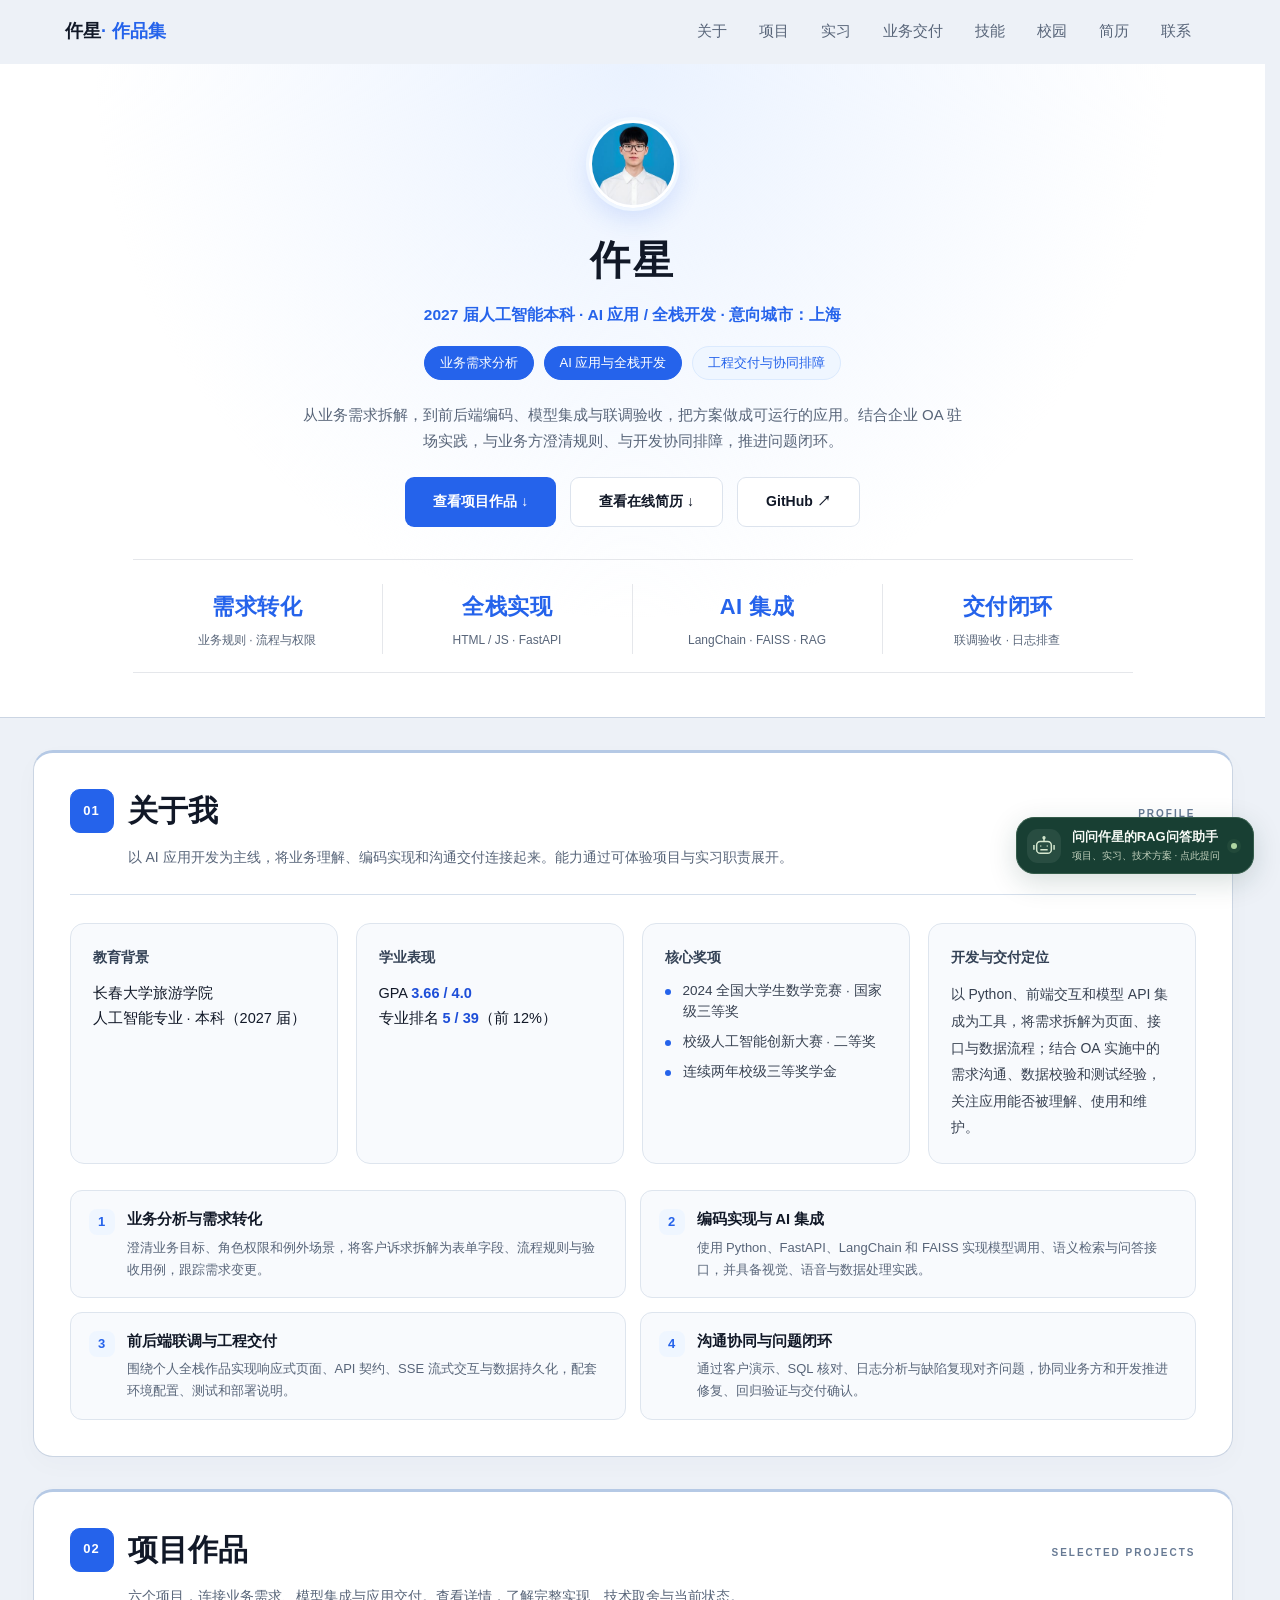
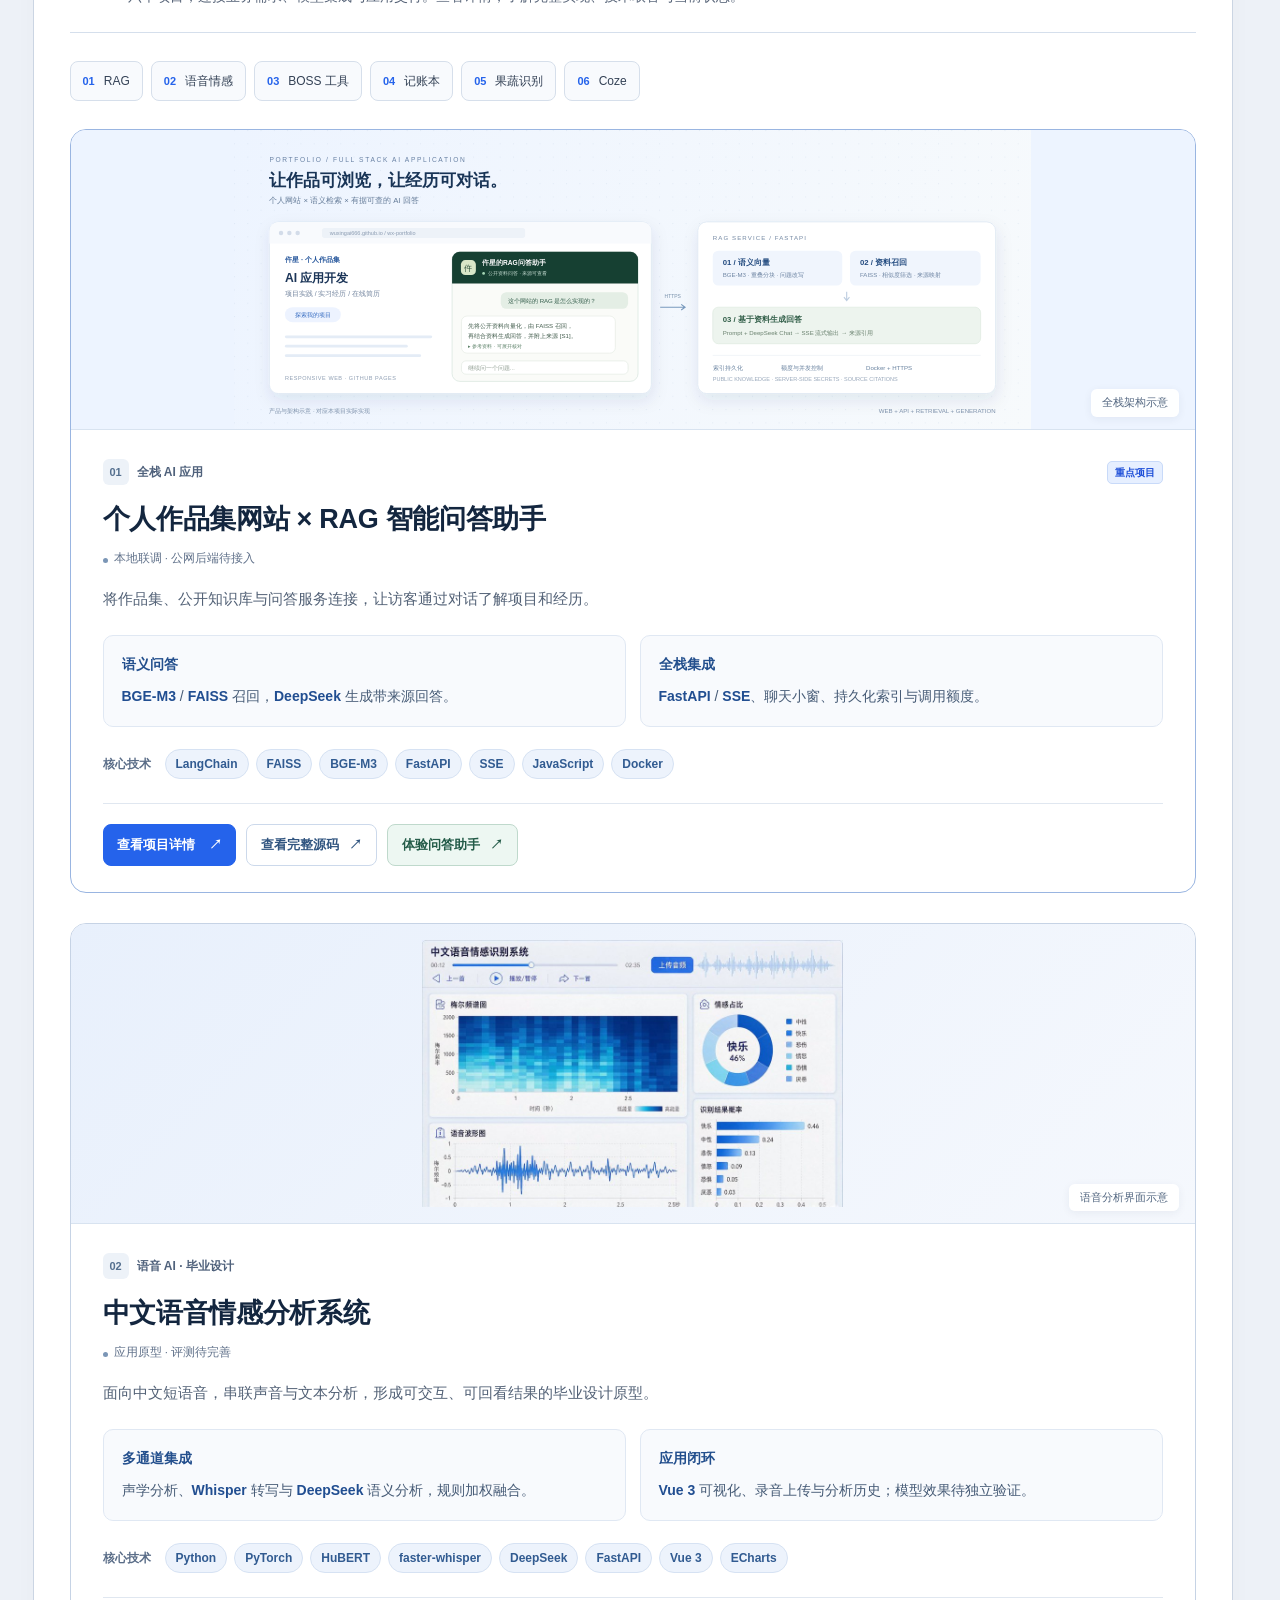
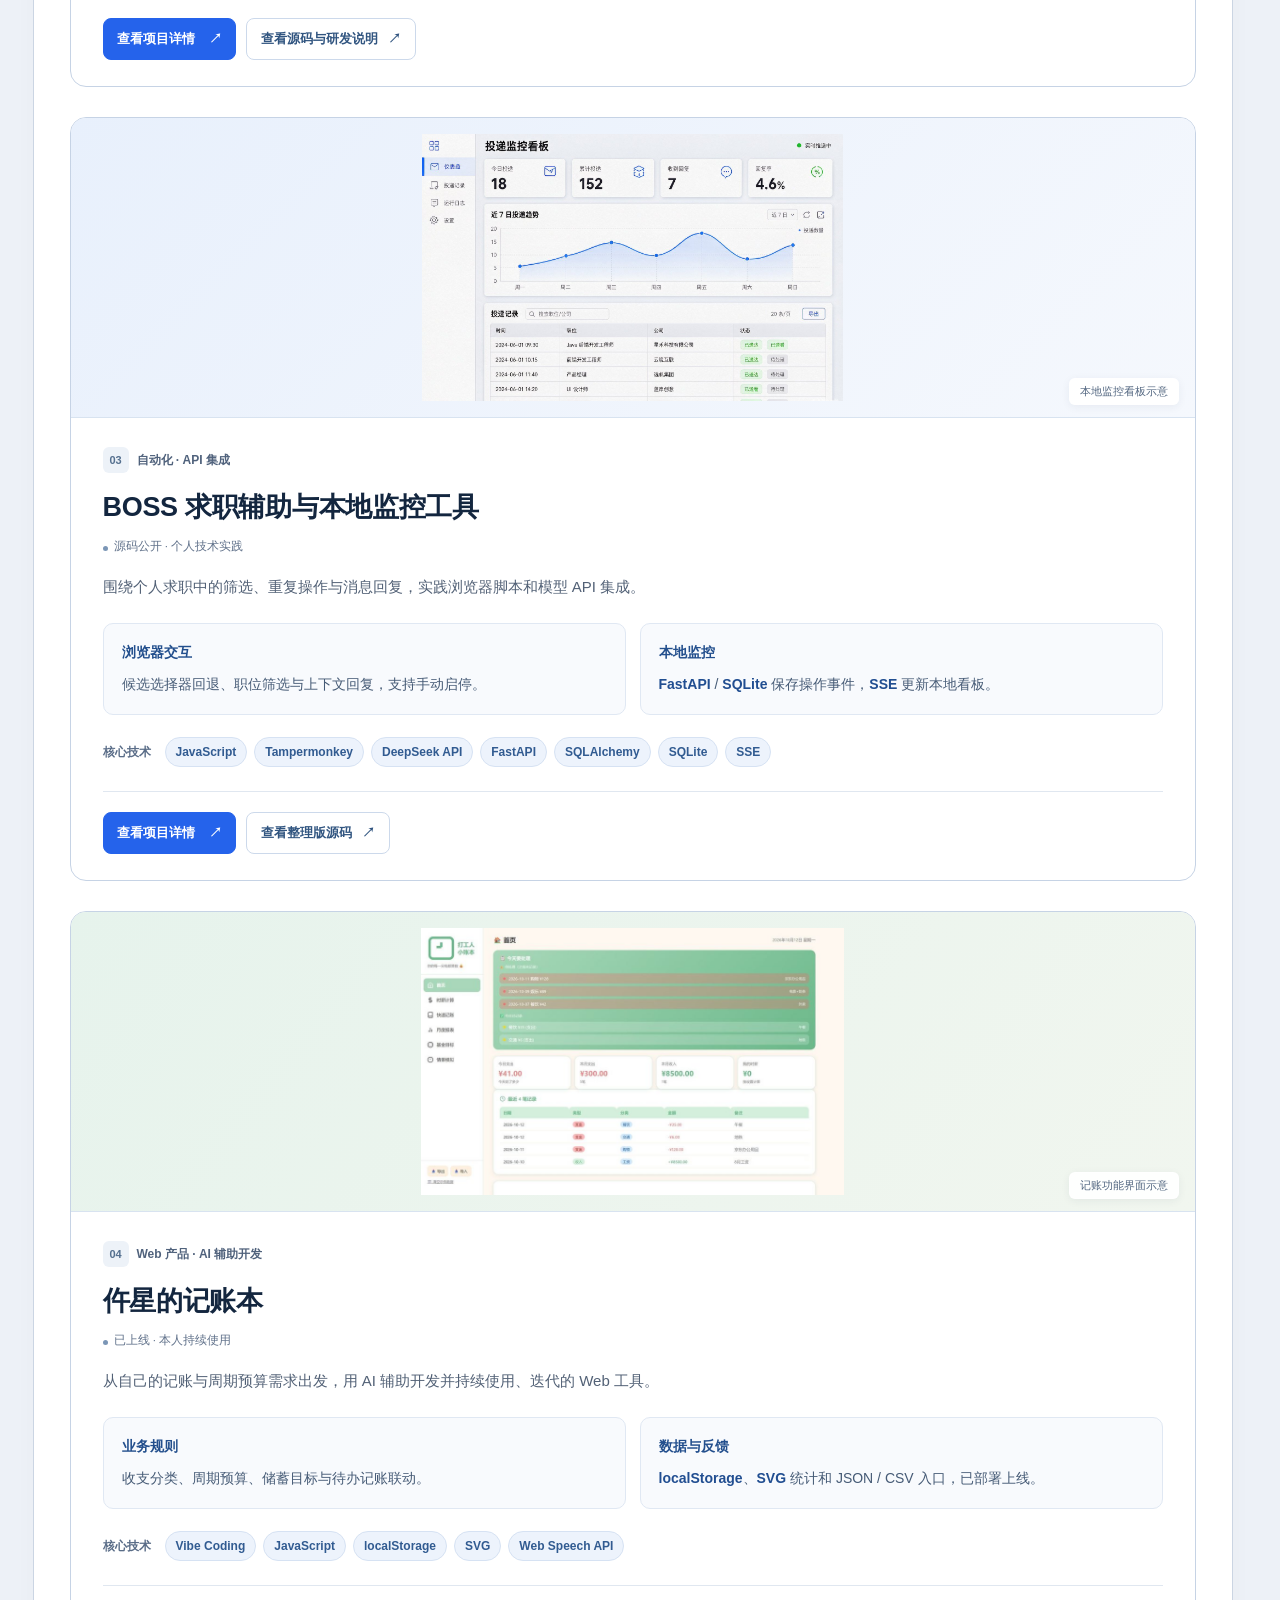
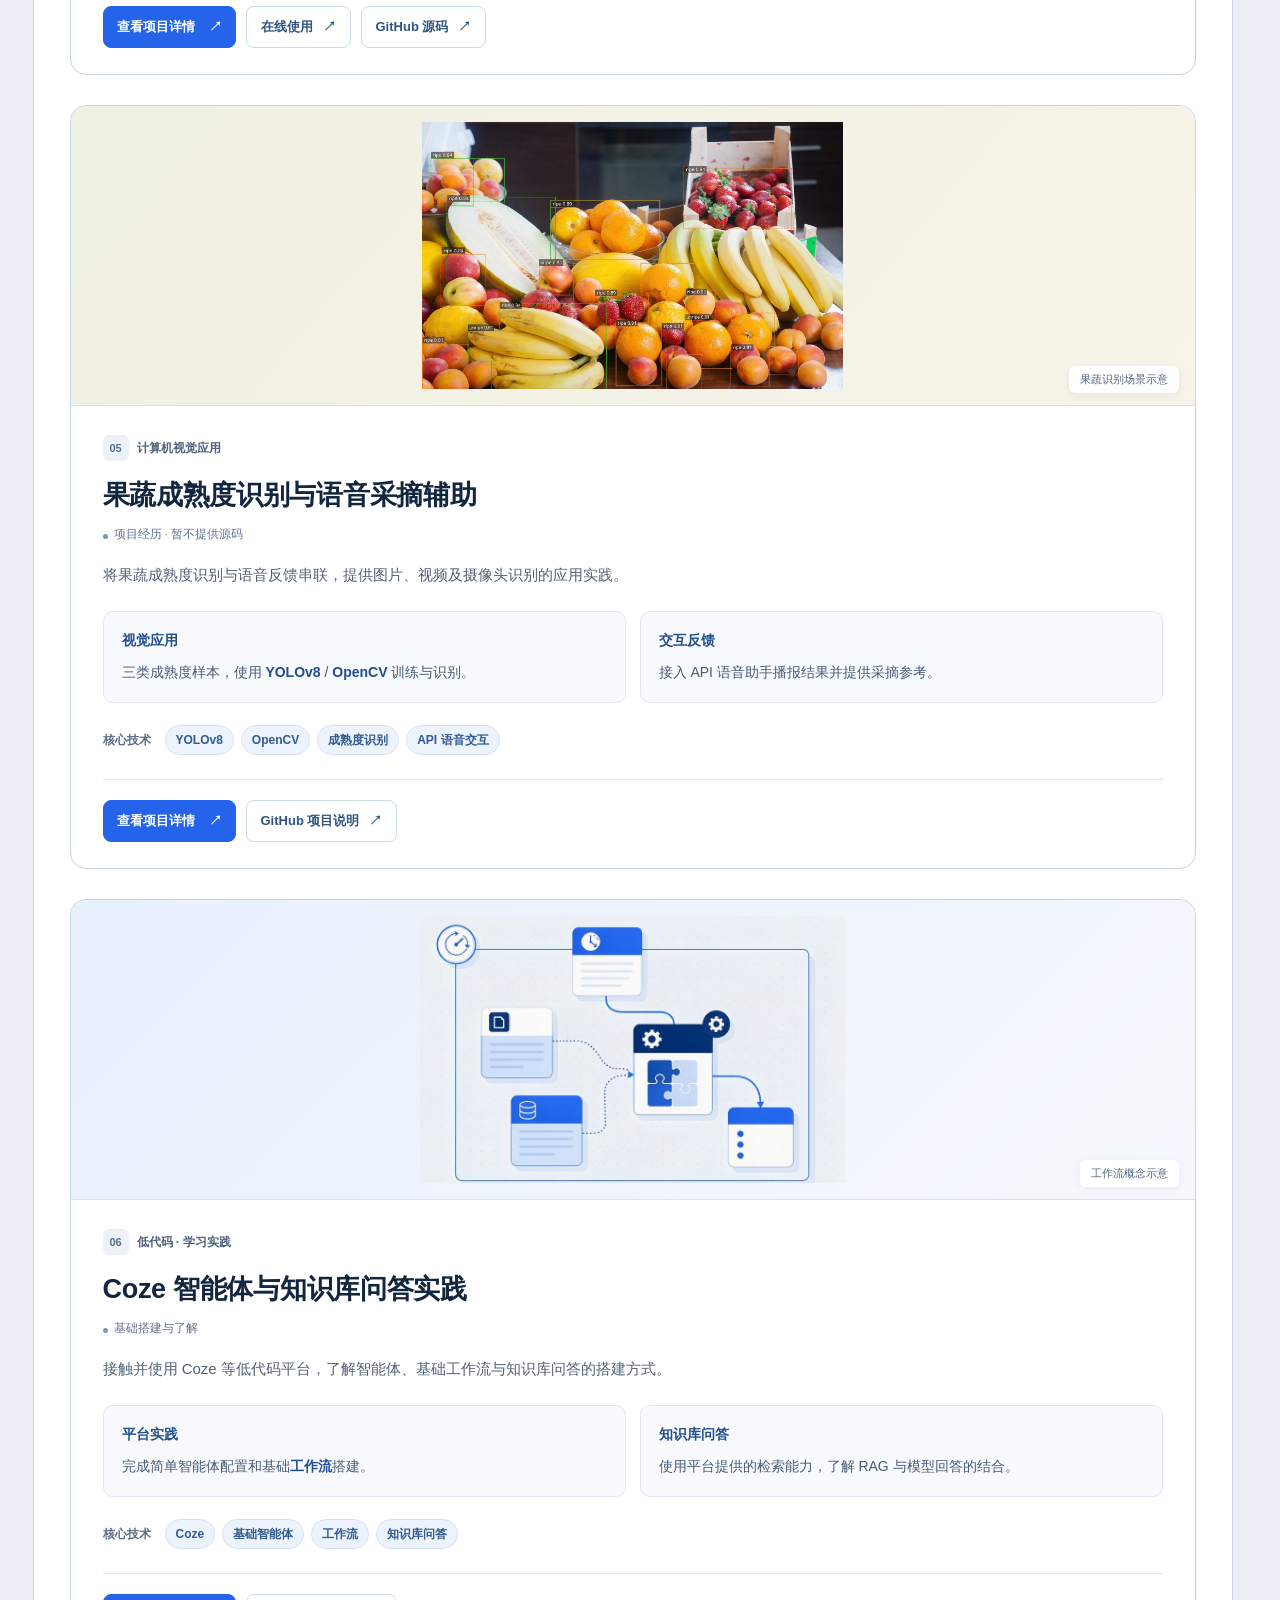
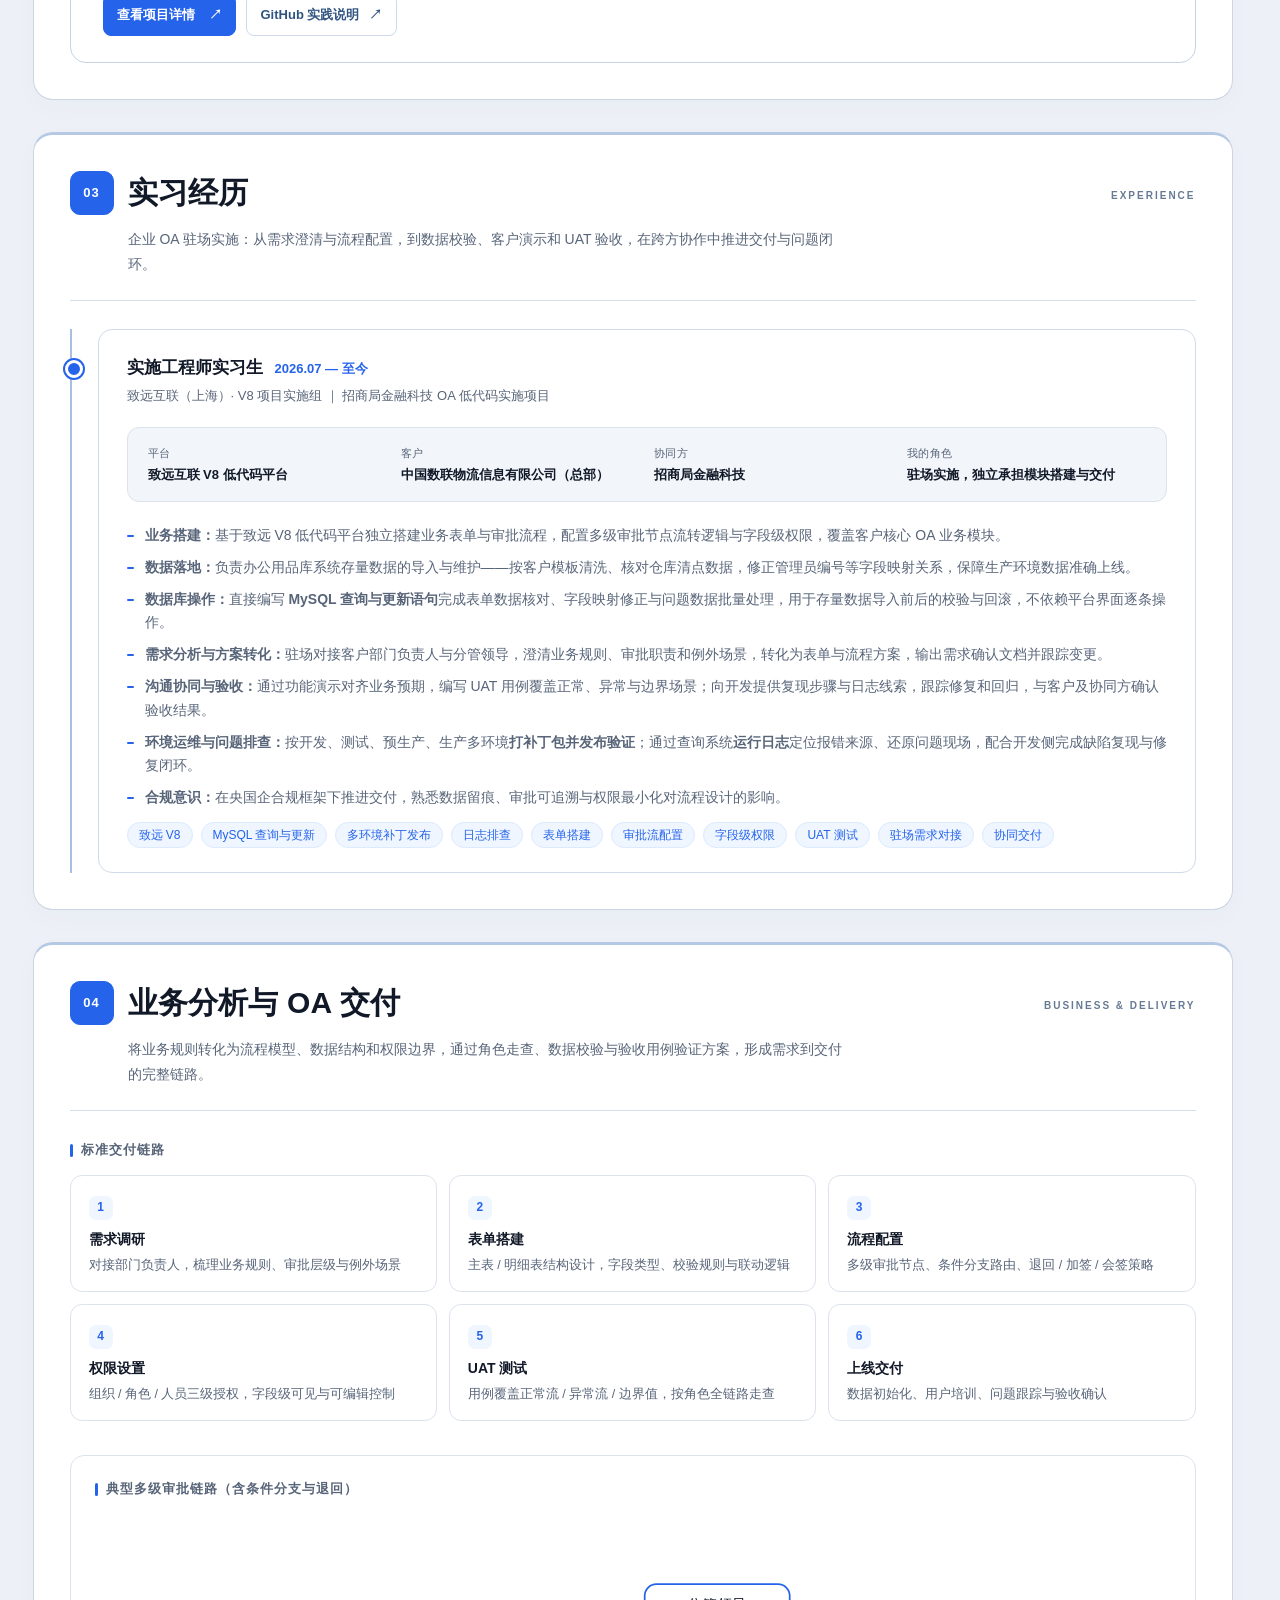
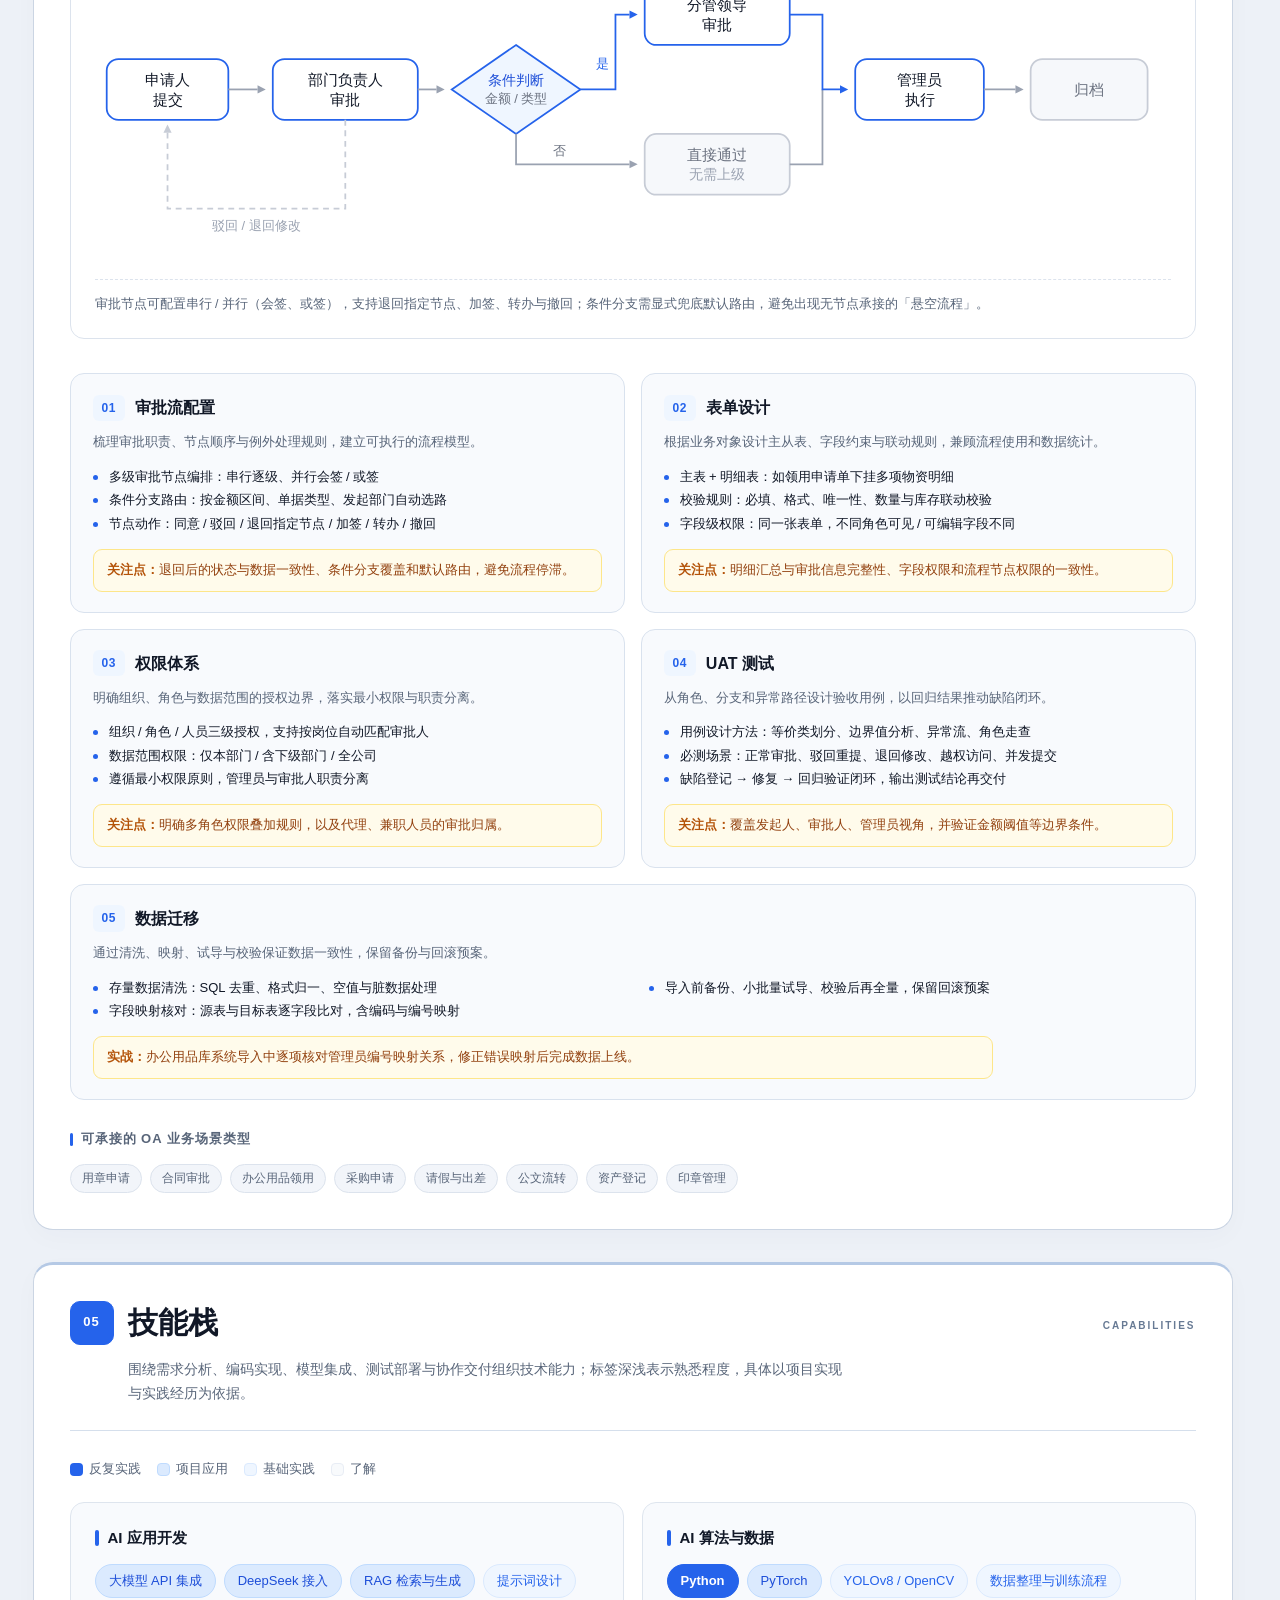
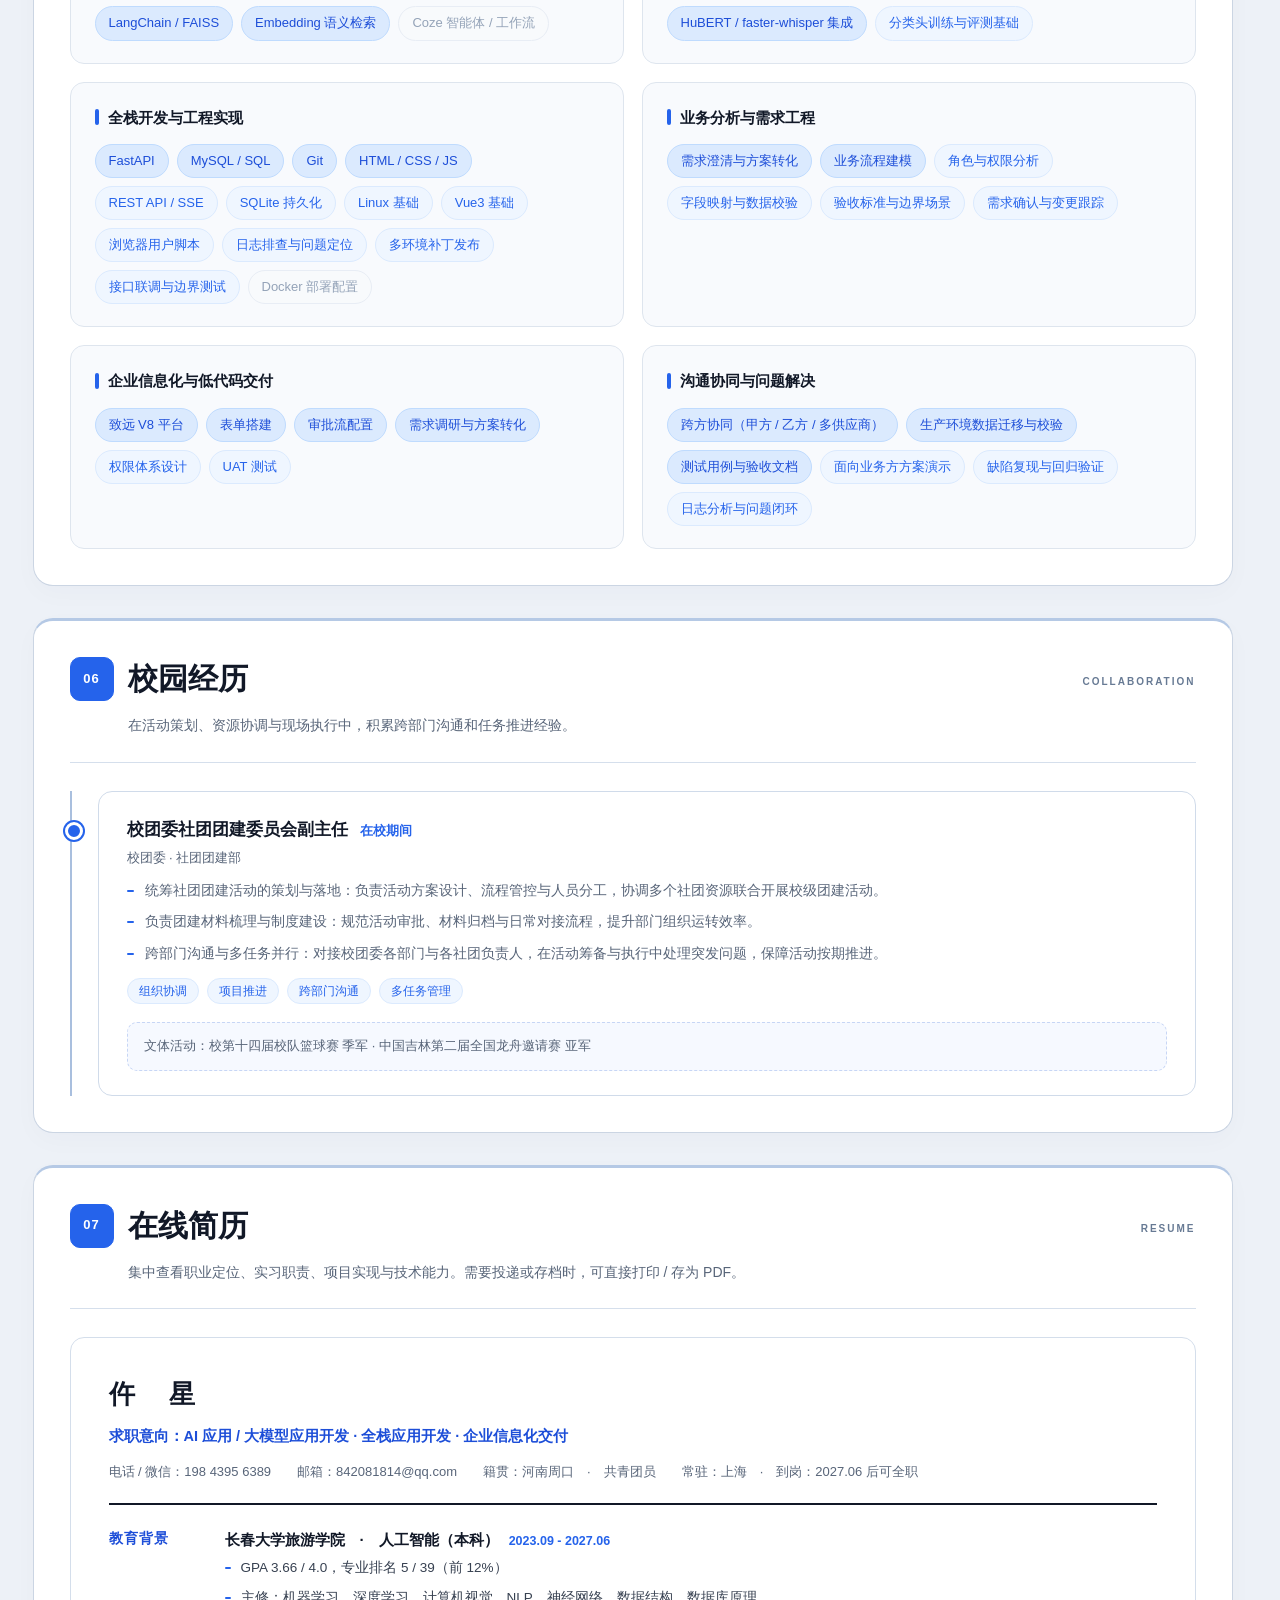
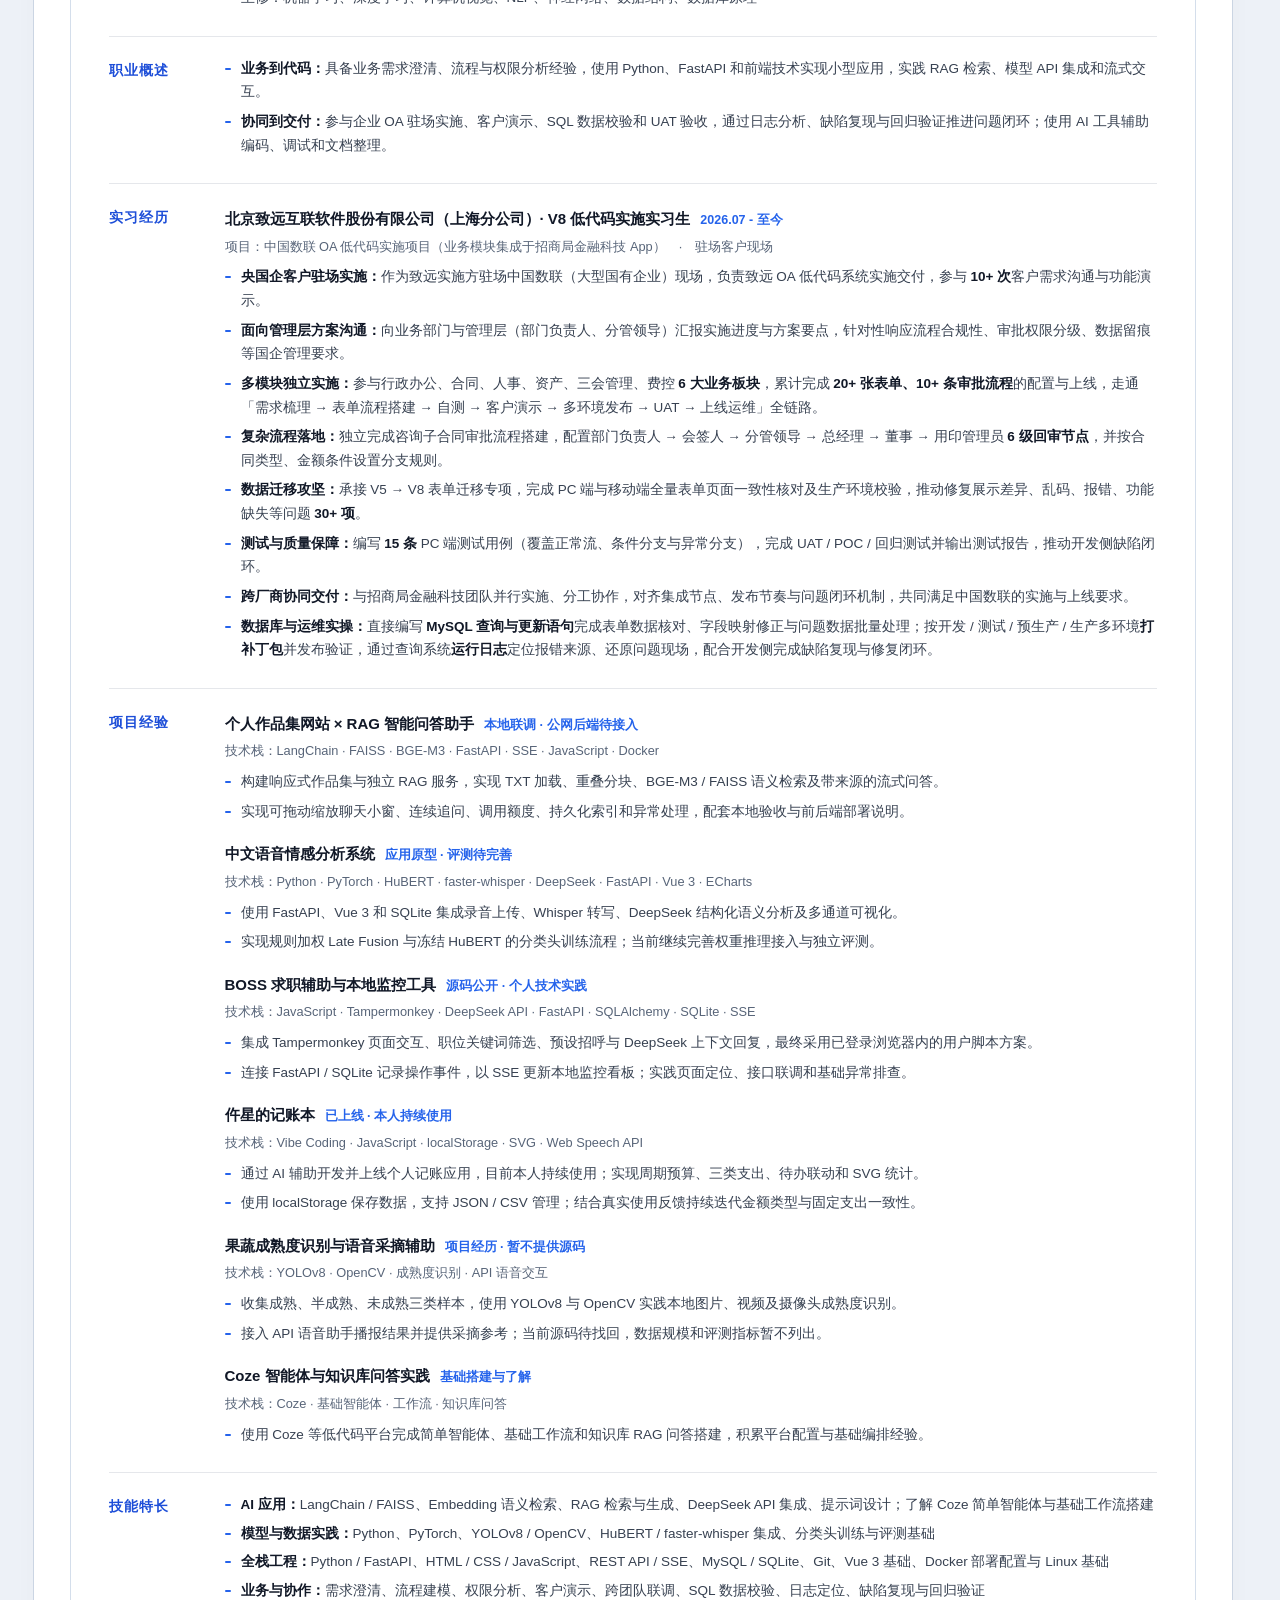
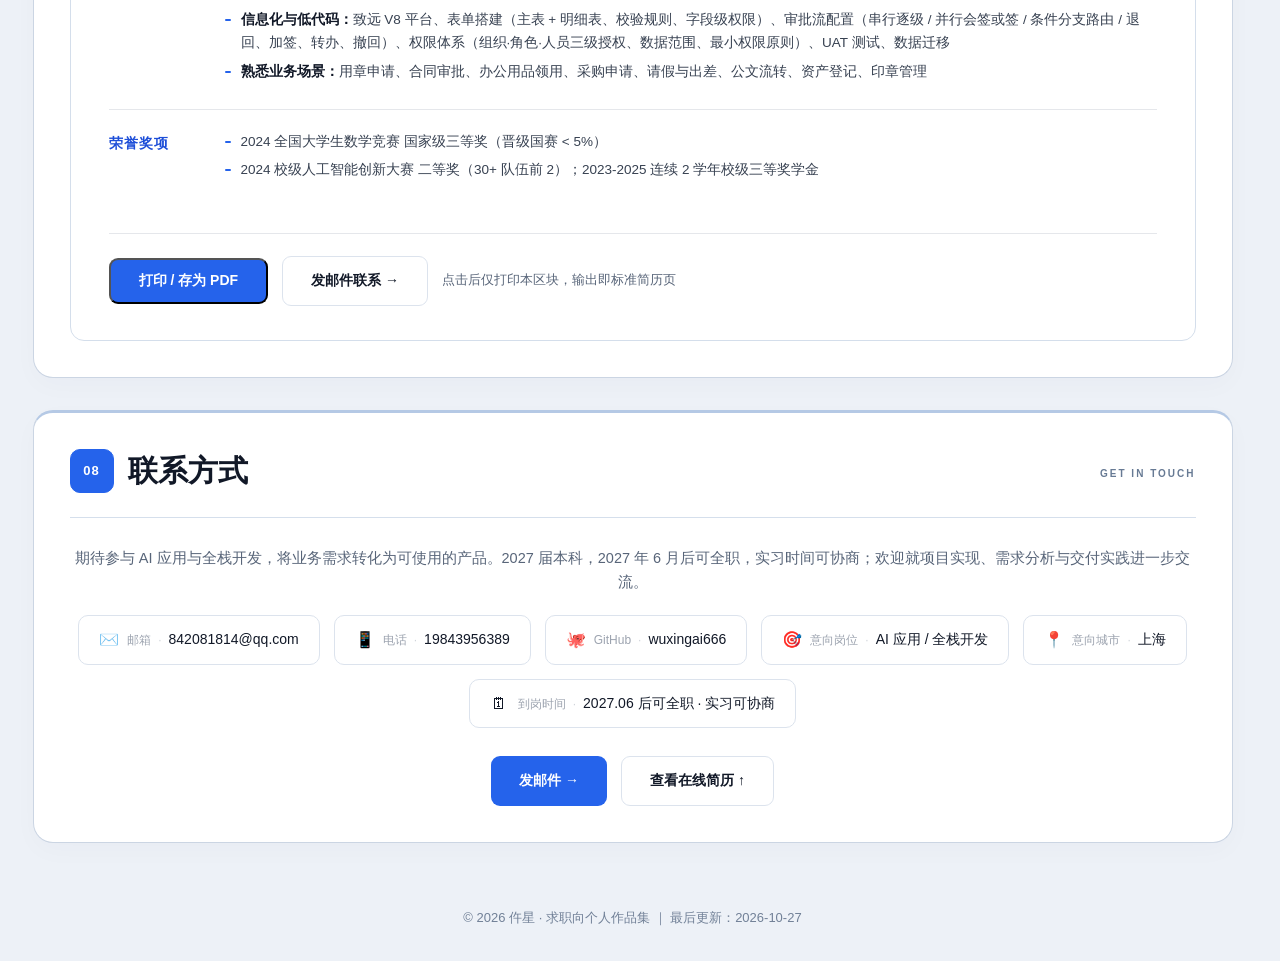
==== index.html @ 710b5f3d "Present projects as illustrated single-column cards with centered details" ====
<!DOCTYPE html>
<html lang="zh-CN">
<head>
<meta charset="UTF-8">
<meta name="viewport" content="width=device-width, initial-scale=1.0">
<title>仵星 · 个人作品集｜AI 应用与全栈开发 · 业务分析与工程交付</title>
<meta name="description" content="仵星，2027 届人工智能本科，求职方向为 AI 应用与全栈开发。通过个人网站与 RAG 问答助手展示前后端编码、语义检索、接口联调与部署配置；结合企业 OA 驻场经历，呈现需求澄清、业务流程建模、SQL 数据校验、UAT 验收、跨团队沟通与问题闭环能力。意向城市：上海。">
<meta name="keywords" content="仵星,AI应用开发,全栈开发,业务需求分析,工程交付,问题闭环,RAG,LangChain,FAISS,Python,FastAPI,JavaScript,接口联调,企业信息化,低代码,MySQL,2027届校招">

<!-- ═══ 分享卡片：发到微信 / BOSS / 牛客时显示标题与缩略图 ═══ -->
<meta property="og:type" content="website">
<meta property="og:url" content="https://wuxingai666.github.io/wx-portfolio/">
<meta property="og:title" content="仵星 · AI 应用与全栈开发作品集">
<meta property="og:description" content="从需求分析、前后端编码到联调验收与问题闭环。查看 RAG 全栈作品、项目实现与企业交付实践。">
<meta property="og:image" content="https://wuxingai666.github.io/wx-portfolio/assets/og-cover.png">
<meta property="og:image:width" content="1200">
<meta property="og:image:height" content="630">
<meta name="twitter:card" content="summary_large_image">
<link rel="canonical" href="https://wuxingai666.github.io/wx-portfolio/">

<!-- JSON-LD：搜索引擎结构化摘要 -->
<script type="application/ld+json">
{
  "@context": "https://schema.org",
  "@type": "ProfilePage",
  "mainEntity": {
    "@type": "Person",
    "name": "仵星",
    "description": "2027 届人工智能本科，主攻 AI 应用与全栈开发。实践覆盖业务需求分析、前后端编码、RAG 语义检索、接口联调与部署配置，并具备企业 OA 驻场实施、UAT 验收、沟通协同与问题排查经验。",
    "url": "https://wuxingai666.github.io/wx-portfolio/",
    "image": "https://wuxingai666.github.io/wx-portfolio/assets/og-cover.png",
    "sameAs": [
      "https://github.com/wuxingai666"
    ],
    "knowsAbout": [
      "AI 应用开发",
      "全栈应用开发",
      "业务需求分析与流程建模",
      "接口联调与问题闭环",
      "大模型应用落地",
      "RAG 与智能体工作流",
      "Python / PyTorch",
      "计算机视觉",
      "语音情感识别",
      "FastAPI",
      "MySQL",
      "企业信息化与 OA 系统建设运维",
      "致远 V8 低代码平台",
      "UAT 测试与验收"
    ]
  }
}
</script>

<!--
  ════════════════════════════════════════════════════════════
  仵星 · 求职向个人作品集（单页应用 · 双端适配版）
  · 修改文字内容：直接搜索对应中文文案编辑本文件即可
  · 修改配色/间距：编辑 css/style.css 顶部 :root 变量
  · 替换项目截图：把图片放进 assets/，替换对应 <img src>
  ⚠ 本目录下任何文件都会随 GitHub Pages 公开，过程文档
    （优化说明 / 复盘 / review-summary）不要放在这里
  ════════════════════════════════════════════════════════════
-->
<link rel="icon" href="assets/favicon.svg" type="image/svg+xml">
<link rel="stylesheet" href="css/style.css?v=20261027-showcase">
<link rel="stylesheet" href="css/assistant.css?v=20261027-showcase">
<link rel="stylesheet" href="css/layout.css?v=20261027-showcase">
<!-- ═══ 无 JS 兜底：防止渐显动画未执行导致整页白屏 ═══ -->
<noscript><style>.reveal{opacity:1 !important;transform:none !important}</style></noscript>
</head>
<body>

<a class="skip-link" href="#home">跳到主要内容</a>

<div id="progress"></div>

<!-- ═════════ ① 顶部导航（PC 横向、移动端右滑侧边栏） ═════════ -->
<header class="nav" id="nav">
  <div class="nav-inner">
    <a class="brand" href="#home">仵星<span class="brand-suffix">· 作品集</span></a>
    <ul class="nav-links" id="navLinks">
      <li><a href="#about">关于</a></li>
      <li><a href="#proj">项目</a></li>
      <li><a href="#exp">实习</a></li>
      <li><a href="#oa">业务交付</a></li>
      <li><a href="#skills">技能</a></li>
      <li><a href="#campus">校园</a></li>
      <li><a href="#resume">简历</a></li>
      <li><a href="#contact">联系</a></li>
    </ul>
    <button class="menu-btn" id="menuBtn" aria-label="打开菜单" aria-expanded="false">
      <span></span><span></span><span></span>
    </button>
  </div>
</header>
<div class="nav-overlay" id="navOverlay"></div>

<!-- ═════════ ② Hero 首屏 ═════════ -->
<section id="home" class="hero">
  <img class="avatar" src="assets/avatar.jpg" alt="仵星证件照" width="108" height="108" fetchpriority="high" decoding="async">
  <h1 class="reveal">仵星</h1>
  <div class="role reveal">2027 届人工智能本科 · AI 应用 / 全栈开发 · 意向城市：上海</div>
  <div class="chips reveal">
    <span class="chip accent">业务需求分析</span>
    <span class="chip accent">AI 应用与全栈开发</span>
    <span class="chip">工程交付与协同排障</span>
  </div>
  <p class="intro reveal">从业务需求拆解，到前后端编码、模型集成与联调验收，把方案做成可运行的应用。结合企业 OA 驻场实践，与业务方澄清规则、与开发协同排障，推进问题闭环。</p>
  <div class="btn-row reveal">
    <a class="btn primary" href="#proj">查看项目作品 ↓</a>
    <a class="btn ghost" href="#resume">查看在线简历 ↓</a>
    <a class="btn ghost hero-source-link" href="https://github.com/WuxingAi666/ai-application-projects" target="_blank" rel="noopener">GitHub ↗</a>
  </div>

  <!-- 能力与技术证据：每项都能在项目或实习中展开 -->
  <ul class="evidence reveal">
    <li><b>需求转化</b><span>业务规则 · 流程与权限</span></li>
    <li><b>全栈实现</b><span>HTML / JS · FastAPI</span></li>
    <li><b>AI 集成</b><span>LangChain · FAISS · RAG</span></li>
    <li><b>交付闭环</b><span>联调验收 · 日志排查</span></li>
  </ul>
</section>

<section id="about" class="shade">
  <div class="wrap">
    <div class="sec-head reveal" data-label="PROFILE">
      <h2 class="sec-title"><span class="sec-no">01</span>关于我</h2>
      <p class="sec-sub">以 AI 应用开发为主线，将业务理解、编码实现和沟通交付连接起来。能力通过可体验项目与实习职责展开。</p>
    </div>

    <div class="about-grid">
      <div class="info-card reveal"><h3>教育背景</h3><p>长春大学旅游学院<br>人工智能专业 · 本科（2027 届）</p></div>
      <div class="info-card reveal"><h3>学业表现</h3><p>GPA <b>3.66 / 4.0</b><br>专业排名 <b>5 / 39</b>（前 12%）</p></div>
      <div class="info-card reveal"><h3>核心奖项</h3>
        <ul class="award-list">
          <li>2024 全国大学生数学竞赛 · 国家级三等奖</li>
          <li>校级人工智能创新大赛 · 二等奖</li>
          <li>连续两年校级三等奖学金</li>
        </ul>
      </div>
      <div class="info-card reveal"><h3>开发与交付定位</h3>
        <p class="bio">以 Python、前端交互和模型 API 集成为工具，将需求拆解为页面、接口与数据流程；结合 OA 实施中的需求沟通、数据校验和测试经验，关注应用能否被理解、使用和维护。</p>
      </div>
    </div>

    <div class="cap-list">
      <div class="cap-item reveal"><span class="no">1</span>
        <div><h4>业务分析与需求转化</h4><p>澄清业务目标、角色权限和例外场景，将客户诉求拆解为表单字段、流程规则与验收用例，跟踪需求变更。</p></div></div>
      <div class="cap-item reveal"><span class="no">2</span>
        <div><h4>编码实现与 AI 集成</h4><p>使用 Python、FastAPI、LangChain 和 FAISS 实现模型调用、语义检索与问答接口，并具备视觉、语音与数据处理实践。</p></div></div>
      <div class="cap-item reveal"><span class="no">3</span>
        <div><h4>前后端联调与工程交付</h4><p>围绕个人全栈作品实现响应式页面、API 契约、SSE 流式交互与数据持久化，配套环境配置、测试和部署说明。</p></div></div>
      <div class="cap-item reveal"><span class="no">4</span>
        <div><h4>沟通协同与问题闭环</h4><p>通过客户演示、SQL 核对、日志分析与缺陷复现对齐问题，协同业务方和开发推进修复、回归验证与交付确认。</p></div></div>
    </div>
  </div>
</section>

<!-- PROJECTS:START -->
<section id="proj" class="shade">
  <div class="wrap">
    <div class="sec-head reveal" data-label="SELECTED PROJECTS"><h2 class="sec-title"><span class="sec-no">02</span>项目作品</h2><p class="sec-sub">六个项目，连接业务需求、模型集成与应用交付。查看详情，了解完整实现、技术取舍与当前状态。</p></div>
    <nav class="project-index" aria-label="项目快速定位"><a href="#rag-project"><span>01</span> RAG</a><a href="#speech-project"><span>02</span> 语音情感</a><a href="#boss-project"><span>03</span> BOSS 工具</a><a href="#ledger-project"><span>04</span> 记账本</a><a href="#fruit-project"><span>05</span> 果蔬识别</a><a href="#coze-project"><span>06</span> Coze</a></nav>
    <div class="work-grid"><article class="work-card reveal" id="rag-project" data-project="rag">
      <figure class="work-cover work-cover-rag"><picture><source media="(max-width:600px)" srcset="assets/portfolio-rag-mobile.svg"><img src="assets/portfolio-rag.svg" alt="个人网站、FastAPI、BGE-M3 与 FAISS 及 DeepSeek 的全栈架构示意" loading="lazy" decoding="async" width="1440" height="540"></picture><figcaption>全栈架构示意</figcaption></figure>
      <div class="work-body">
      <div class="work-kicker"><span class="work-category"><span class="project-rank">01</span>全栈 AI 应用</span><span class="work-feature">重点项目</span></div>
      <h3 class="work-title">个人作品集网站 × RAG 智能问答助手</h3>
      <p class="work-state"><span aria-hidden="true"></span>本地联调 · 公网后端待接入</p>
      <p class="work-summary">将作品集、公开知识库与问答服务连接，让访客通过对话了解项目和经历。</p>
      <ul class="work-highlights"><li><b>语义问答</b><span><strong class="tech-term">BGE-M3</strong> / <strong class="tech-term">FAISS</strong> 召回，<strong class="tech-term">DeepSeek</strong> 生成带来源回答。</span></li><li><b>全栈集成</b><span><strong class="tech-term">FastAPI</strong> / <strong class="tech-term">SSE</strong>、聊天小窗、持久化索引与调用额度。</span></li></ul>
      <div class="work-stack"><span class="work-stack-label">核心技术</span><div class="work-tags tags" aria-label="核心技术"><span class="tag">LangChain</span><span class="tag">FAISS</span><span class="tag">BGE-M3</span><span class="tag">FastAPI</span><span class="tag">SSE</span><span class="tag">JavaScript</span><span class="tag">Docker</span></div></div>
      <div class="work-footer">
        <details class="work-detail" id="details-rag" data-title="个人作品集网站 × RAG 智能问答助手" data-rank="01">
          <summary>查看项目详情<span aria-hidden="true">↗</span></summary>
          <div class="work-detail-body">
            <p class="detail-state">全栈 AI 应用 · 本地联调 · 公网后端待接入</p>
            <p class="detail-intro">面向面试官快速了解个人经历的需求，将作品集网站、公开知识库和独立问答服务组合为完整应用。访客可以浏览项目，也可以通过对话追问实现细节并查看参考来源。</p>
            <div class="detail-section"><h3>实际实现与职责</h3><ul class="detail-highlights"><li><b>检索与生成</b><p>TextLoader 加载 TXT，LangChain 重叠分块，BGE-M3 向量化与 FAISS 语义召回，再由 DeepSeek 基于资料生成回答。</p></li><li><b>前后端交互</b><p>原生 JavaScript 聊天小窗支持拖动、调整尺寸、SSE 流式回答、停止重试与来源展开；手机端全屏适配。</p></li><li><b>服务与交付</b><p>FastAPI 提供问答接口，配套索引持久化、调用额度、并发限制、边界测试及 Docker / HTTPS 部署配置。</p></li></ul></div>
            <div class="detail-section"><h3>处理链路</h3><p class="detail-caption">以下为处理流程示意。</p><picture class="detail-flow"><source media="(max-width:600px)" srcset="assets/project-rag-mobile.svg"><img src="assets/project-rag.svg" alt="个人作品集网站 × RAG 智能问答助手处理流程示意：公开资料 → 分块与向量 → FAISS 召回 → 流式问答" loading="lazy" decoding="async"></picture></div>
            <div class="detail-section"><h3>设计取舍与实践复盘</h3><div class="detail-point"><h4>追问如何保留主题</h4><p>结合最近对话补全检索问题，再进行向量召回；历史帮助理解指代，公开资料作为事实依据。</p></div><div class="detail-point"><h4>知识更新如何生效</h4><p>知识内容、向量模型和切分配置共同生成索引指纹；以 FAISS 二进制与 JSON 保存索引，更新资料后重新建库并重启服务。</p></div><div class="detail-point"><h4>公开体验如何控制成本</h4><p>SQLite 原子预约控制单 IP / 全局额度及并发；浏览器不持有模型密钥，模型文本通过安全 DOM 节点展示。</p></div></div>
            <div class="detail-section detail-boundary"><h3>当前状态与边界</h3><p>已完成本地真实 API 联调。网站可公开访问；在线生成问答仍需接入公网后端。默认使用云端向量和生成 API。</p></div>
            <div class="detail-section"><h3>完整技术栈</h3><div class="tags"><span class="tag">LangChain</span><span class="tag">FAISS</span><span class="tag">BGE-M3</span><span class="tag">FastAPI</span><span class="tag">SSE</span><span class="tag">JavaScript</span><span class="tag">Docker</span></div></div>
            <div class="detail-section"><h3>源码与相关入口</h3><div class="detail-links"><a class="detail-link" href="https://github.com/WuxingAi666/ai-application-projects/tree/main/projects/portfolio-rag" target="_blank" rel="noopener noreferrer">查看完整源码 ↗</a></div></div>
          </div>
        </details>
        <div class="work-links"><a href="https://github.com/WuxingAi666/ai-application-projects/tree/main/projects/portfolio-rag" target="_blank" rel="noopener noreferrer">查看完整源码 <span aria-hidden="true">↗</span></a><button type="button" class="work-assistant" data-open-assistant>体验问答助手 <span aria-hidden="true">↗</span></button></div>
      </div>
      </div>
    </article><article class="work-card reveal" id="speech-project" data-project="speech">
      <figure class="work-cover work-cover-speech"><picture><img src="assets/speech-emotion.jpg" alt="语音情感分析的波形、频谱与情感分布界面示意" loading="lazy" decoding="async" width="900" height="570"></picture><figcaption>语音分析界面示意</figcaption></figure>
      <div class="work-body">
      <div class="work-kicker"><span class="work-category"><span class="project-rank">02</span>语音 AI · 毕业设计</span></div>
      <h3 class="work-title">中文语音情感分析系统</h3>
      <p class="work-state"><span aria-hidden="true"></span>应用原型 · 评测待完善</p>
      <p class="work-summary">面向中文短语音，串联声音与文本分析，形成可交互、可回看结果的毕业设计原型。</p>
      <ul class="work-highlights"><li><b>多通道集成</b><span>声学分析、<strong class="tech-term">Whisper</strong> 转写与 <strong class="tech-term">DeepSeek</strong> 语义分析，规则加权融合。</span></li><li><b>应用闭环</b><span><strong class="tech-term">Vue 3</strong> 可视化、录音上传与分析历史；模型效果待独立验证。</span></li></ul>
      <div class="work-stack"><span class="work-stack-label">核心技术</span><div class="work-tags tags" aria-label="核心技术"><span class="tag">Python</span><span class="tag">PyTorch</span><span class="tag">HuBERT</span><span class="tag">faster-whisper</span><span class="tag">DeepSeek</span><span class="tag">FastAPI</span><span class="tag">Vue 3</span><span class="tag">ECharts</span></div></div>
      <div class="work-footer">
        <details class="work-detail" id="details-speech" data-title="中文语音情感分析系统" data-rank="02">
          <summary>查看项目详情<span aria-hidden="true">↗</span></summary>
          <div class="work-detail-body">
            <p class="detail-state">语音 AI · 毕业设计 · 应用原型 · 评测待完善</p>
            <p class="detail-intro">围绕中文短语音的情感分析，搭建录音上传、语音转写、声学与文本语义分析、结果对比和历史管理流程。重点实践语音模型、大模型 API 与前后端应用的集成。</p>
            <div class="detail-section"><h3>实际实现与职责</h3><ul class="detail-highlights"><li><b>双通道分析</b><p>接入声学分析模块与 faster-whisper 转写，调用 DeepSeek 输出六类情感分布、判断说明和关键短语。</p></li><li><b>决策与展示</b><p>采用按质量标记与置信度规则加权的 Late Fusion；Vue 3 / ECharts 展示声学、语义及融合结果，配套波形、梅尔频谱与语音反馈。</p></li><li><b>训练与服务</b><p>基于本地 1,200 条六类样本编写冻结 HuBERT 特征的分类头训练流程；FastAPI 配合 SQLite 保存分析记录，实现模型按需加载与失败兜底。</p></li></ul></div>
            <div class="detail-section"><h3>处理链路</h3><p class="detail-caption">以下为处理流程示意。</p><picture class="detail-flow"><source media="(max-width:600px)" srcset="assets/project-speech-mobile.svg"><img src="assets/project-speech.svg" alt="中文语音情感分析系统处理流程示意：录音 / 上传 → 声学与转写 → 语义与融合 → 图表与历史" loading="lazy" decoding="async"></picture></div>
            <div class="detail-section"><h3>设计取舍与实践复盘</h3><div class="detail-point"><h4>为什么结合声音与文本</h4><p>声学通道关注声音表达，语义通道分析转写内容；统一六类输出后在决策层融合，并保留各通道结果供对照。</p></div><div class="detail-point"><h4>如何组织应用链路</h4><p>音频统一为 16 kHz 单声道，重模型延迟加载并使用加载锁；接口层、模型层、服务层和数据层分工，前端管理录音与分析状态。</p></div><div class="detail-point"><h4>当前研发重点</h4><p>当前 HuBERT 推理尚未加载已保存的分类头权重；需补齐训练与推理接入、独立评测及单通道对照，暂不报告系统准确率。</p></div></div>
            <div class="detail-section detail-boundary"><h3>当前状态与边界</h3><p>毕业设计初版。训练为冻结 HuBERT 特征后训练分类头；默认融合是规则驱动的 Late Fusion，算法效果仍需独立验证。</p></div>
            <div class="detail-section"><h3>完整技术栈</h3><div class="tags"><span class="tag">Python</span><span class="tag">PyTorch</span><span class="tag">HuBERT</span><span class="tag">faster-whisper</span><span class="tag">DeepSeek</span><span class="tag">FastAPI</span><span class="tag">Vue 3</span><span class="tag">ECharts</span></div></div>
            <div class="detail-section"><h3>源码与相关入口</h3><div class="detail-links"><a class="detail-link" href="https://github.com/WuxingAi666/ai-application-projects/tree/main/projects/speech-emotion" target="_blank" rel="noopener noreferrer">查看源码与研发说明 ↗</a></div></div>
          </div>
        </details>
        <div class="work-links"><a href="https://github.com/WuxingAi666/ai-application-projects/tree/main/projects/speech-emotion" target="_blank" rel="noopener noreferrer">查看源码与研发说明 <span aria-hidden="true">↗</span></a></div>
      </div>
      </div>
    </article><article class="work-card reveal" id="boss-project" data-project="boss">
      <figure class="work-cover work-cover-boss"><picture><img src="assets/boss-dashboard.jpg" alt="求职辅助工具的本地事件记录与统计看板示意" loading="lazy" decoding="async" width="1536" height="972"></picture><figcaption>本地监控看板示意</figcaption></figure>
      <div class="work-body">
      <div class="work-kicker"><span class="work-category"><span class="project-rank">03</span>自动化 · API 集成</span></div>
      <h3 class="work-title">BOSS 求职辅助与本地监控工具</h3>
      <p class="work-state"><span aria-hidden="true"></span>源码公开 · 个人技术实践</p>
      <p class="work-summary">围绕个人求职中的筛选、重复操作与消息回复，实践浏览器脚本和模型 API 集成。</p>
      <ul class="work-highlights"><li><b>浏览器交互</b><span>候选选择器回退、职位筛选与上下文回复，支持手动启停。</span></li><li><b>本地监控</b><span><strong class="tech-term">FastAPI</strong> / <strong class="tech-term">SQLite</strong> 保存操作事件，<strong class="tech-term">SSE</strong> 更新本地看板。</span></li></ul>
      <div class="work-stack"><span class="work-stack-label">核心技术</span><div class="work-tags tags" aria-label="核心技术"><span class="tag">JavaScript</span><span class="tag">Tampermonkey</span><span class="tag">DeepSeek API</span><span class="tag">FastAPI</span><span class="tag">SQLAlchemy</span><span class="tag">SQLite</span><span class="tag">SSE</span></div></div>
      <div class="work-footer">
        <details class="work-detail" id="details-boss" data-title="BOSS 求职辅助与本地监控工具" data-rank="03">
          <summary>查看项目详情<span aria-hidden="true">↗</span></summary>
          <div class="work-detail-body">
            <p class="detail-state">自动化 · API 集成 · 源码公开 · 个人技术实践</p>
            <p class="detail-intro">围绕个人求职中的职位筛选、重复操作与消息回复，采用 Tampermonkey 浏览器脚本连接 DeepSeek，并以本地 FastAPI 服务记录操作事件、展示统计与运行反馈。</p>
            <div class="detail-section"><h3>实际实现与职责</h3><ul class="detail-highlights"><li><b>浏览器交互</b><p>集中维护多组候选选择器，处理职位包含 / 排除筛选、滚动翻页、焦点与输入事件；提供手动启停和运行日志。</p></li><li><b>模型调用</b><p>使用最近八条聊天消息作为上下文调用 DeepSeek 生成回复；招呼语使用用户预设内容，配置通过 GM 存储保留。</p></li><li><b>本地监控</b><p>FastAPI 接收事件，SQLAlchemy / SQLite 保存记录与每日计数，SSE 向看板推送更新，并提供本地简历图片接口。</p></li></ul></div>
            <div class="detail-section"><h3>处理链路</h3><p class="detail-caption">以下为处理流程示意。</p><picture class="detail-flow"><source media="(max-width:600px)" srcset="assets/project-boss-mobile.svg"><img src="assets/project-boss.svg" alt="BOSS 求职辅助与本地监控工具处理流程示意：页面与筛选 → 预设招呼 / 回复 → 本地事件记录 → SSE 看板" loading="lazy" decoding="async"></picture></div>
            <div class="detail-section"><h3>设计取舍与实践复盘</h3><div class="detail-point"><h4>方案怎样演变</h4><p>最初尝试程序启动浏览器并由本人登录，但出现空白页、未完成该方案；最终改为在已登录浏览器内运行用户脚本。空白页根因尚未确定。</p></div><div class="detail-point"><h4>页面定位怎样处理</h4><p>针对元素抓取不准，集中配置候选选择器并依次尝试，兼容点击、焦点和输入事件。平台页面变化仍可能导致脚本失效。</p></div><div class="detail-point"><h4>如何理解统计结果</h4><p>看板统计来自脚本上报的操作事件，不等于平台确认投递成功；尚需完善在途请求取消、会话一致性和发送确认。</p></div></div>
            <div class="detail-section detail-boundary"><h3>当前状态与边界</h3><p>仅展示个人技术实践。实际遇到过元素定位与平台拦截问题，尚未证明可靠解决；不宣称绕过检测或无人值守运行。</p></div>
            <div class="detail-section"><h3>完整技术栈</h3><div class="tags"><span class="tag">JavaScript</span><span class="tag">Tampermonkey</span><span class="tag">DeepSeek API</span><span class="tag">FastAPI</span><span class="tag">SQLAlchemy</span><span class="tag">SQLite</span><span class="tag">SSE</span></div></div>
            <div class="detail-section"><h3>源码与相关入口</h3><div class="detail-links"><a class="detail-link" href="https://github.com/WuxingAi666/ai-application-projects/tree/main/projects/boss-assistant" target="_blank" rel="noopener noreferrer">查看整理版源码 ↗</a></div></div>
          </div>
        </details>
        <div class="work-links"><a href="https://github.com/WuxingAi666/ai-application-projects/tree/main/projects/boss-assistant" target="_blank" rel="noopener noreferrer">查看整理版源码 <span aria-hidden="true">↗</span></a></div>
      </div>
      </div>
    </article><article class="work-card reveal" id="ledger-project" data-project="ledger">
      <figure class="work-cover work-cover-ledger"><picture><img src="assets/ledger-live.jpg" alt="个人记账本的收支记录与统计界面示意" loading="lazy" decoding="async" width="900" height="568"></picture><figcaption>记账功能界面示意</figcaption></figure>
      <div class="work-body">
      <div class="work-kicker"><span class="work-category"><span class="project-rank">04</span>Web 产品 · AI 辅助开发</span></div>
      <h3 class="work-title">仵星的记账本</h3>
      <p class="work-state"><span aria-hidden="true"></span>已上线 · 本人持续使用</p>
      <p class="work-summary">从自己的记账与周期预算需求出发，用 AI 辅助开发并持续使用、迭代的 Web 工具。</p>
      <ul class="work-highlights"><li><b>业务规则</b><span>收支分类、周期预算、储蓄目标与待办记账联动。</span></li><li><b>数据与反馈</b><span><strong class="tech-term">localStorage</strong>、<strong class="tech-term">SVG</strong> 统计和 JSON / CSV 入口，已部署上线。</span></li></ul>
      <div class="work-stack"><span class="work-stack-label">核心技术</span><div class="work-tags tags" aria-label="核心技术"><span class="tag">Vibe Coding</span><span class="tag">JavaScript</span><span class="tag">localStorage</span><span class="tag">SVG</span><span class="tag">Web Speech API</span></div></div>
      <div class="work-footer">
        <details class="work-detail" id="details-ledger" data-title="仵星的记账本" data-rank="04">
          <summary>查看项目详情<span aria-hidden="true">↗</span></summary>
          <div class="work-detail-body">
            <p class="detail-state">Web 产品 · AI 辅助开发 · 已上线 · 本人持续使用</p>
            <p class="detail-intro">从个人记账与发薪周期预算需求出发，通过 AI 辅助开发构建零依赖单文件应用，并在 GitHub Pages 部署。持续使用中逐步完善业务规则、数据兼容与交互。</p>
            <div class="detail-section"><h3>实际实现与职责</h3><ul class="detail-highlights"><li><b>业务规则</b><p>日常 / 大额 / 固定支出、自定义周期分组、预算与储蓄目标、待办完成关联记账。</p></li><li><b>输入与统计</b><p>快捷模板、浏览器语音识别加规则解析、筛选查询，以及原生 SVG 分类占比和收支图表。</p></li><li><b>持久化与迭代</b><p>localStorage 分模块保存，提供 JSON / CSV 与快照入口；Git 记录保留金额类型、固定支出同步和日均统计等迭代。</p></li></ul></div>
            <div class="detail-section"><h3>处理链路</h3><p class="detail-caption">以下为处理流程示意。</p><picture class="detail-flow"><source media="(max-width:600px)" srcset="assets/project-ledger-mobile.svg"><img src="assets/project-ledger.svg" alt="仵星的记账本处理流程示意：日常收支 → 周期与预算 → 本地持久化 → 统计与备份" loading="lazy" decoding="async"></picture></div>
            <div class="detail-section"><h3>设计取舍与实践复盘</h3><div class="detail-point"><h4>从使用中发现问题</h4><p>金额字符串参与求和曾造成总额异常，因此同时处理输入转换、核算与旧字段类型迁移。</p></div><div class="detail-point"><h4>数据生命周期</h4><p>删除周期分组时保留手动记录，清理相应自动固定支出；当前继续完善备份结构、月末扣款日和跨周期核算。</p></div></div>
            <div class="detail-section detail-boundary"><h3>当前状态与边界</h3><p>数据保存在当前浏览器，不提供云同步。核心记账可本地运行；语音识别依浏览器支持。</p></div>
            <div class="detail-section"><h3>完整技术栈</h3><div class="tags"><span class="tag">Vibe Coding</span><span class="tag">JavaScript</span><span class="tag">localStorage</span><span class="tag">SVG</span><span class="tag">Web Speech API</span></div></div>
            <div class="detail-section"><h3>源码与相关入口</h3><div class="detail-links"><a class="detail-link" href="https://wuxingai666.github.io/xiaozhangben/" target="_blank" rel="noopener noreferrer">在线使用 ↗</a><a class="detail-link" href="https://github.com/WuxingAi666/xiaozhangben" target="_blank" rel="noopener noreferrer">GitHub 源码 ↗</a></div></div>
          </div>
        </details>
        <div class="work-links"><a href="https://wuxingai666.github.io/xiaozhangben/" target="_blank" rel="noopener noreferrer">在线使用 <span aria-hidden="true">↗</span></a><a href="https://github.com/WuxingAi666/xiaozhangben" target="_blank" rel="noopener noreferrer">GitHub 源码 <span aria-hidden="true">↗</span></a></div>
      </div>
      </div>
    </article><article class="work-card reveal" id="fruit-project" data-project="fruit">
      <figure class="work-cover work-cover-fruit"><picture><img src="assets/fruit-sample.jpg" alt="果蔬图片的目标检测与识别场景示意" loading="lazy" decoding="async" width="1536" height="972"></picture><figcaption>果蔬识别场景示意</figcaption></figure>
      <div class="work-body">
      <div class="work-kicker"><span class="work-category"><span class="project-rank">05</span>计算机视觉应用</span></div>
      <h3 class="work-title">果蔬成熟度识别与语音采摘辅助</h3>
      <p class="work-state"><span aria-hidden="true"></span>项目经历 · 暂不提供源码</p>
      <p class="work-summary">将果蔬成熟度识别与语音反馈串联，提供图片、视频及摄像头识别的应用实践。</p>
      <ul class="work-highlights"><li><b>视觉应用</b><span>三类成熟度样本，使用 <strong class="tech-term">YOLOv8</strong> / <strong class="tech-term">OpenCV</strong> 训练与识别。</span></li><li><b>交互反馈</b><span>接入 API 语音助手播报结果并提供采摘参考。</span></li></ul>
      <div class="work-stack"><span class="work-stack-label">核心技术</span><div class="work-tags tags" aria-label="核心技术"><span class="tag">YOLOv8</span><span class="tag">OpenCV</span><span class="tag">成熟度识别</span><span class="tag">API 语音交互</span></div></div>
      <div class="work-footer">
        <details class="work-detail" id="details-fruit" data-title="果蔬成熟度识别与语音采摘辅助" data-rank="05">
          <summary>查看项目详情<span aria-hidden="true">↗</span></summary>
          <div class="work-detail-body">
            <p class="detail-state">计算机视觉应用 · 项目经历 · 暂不提供源码</p>
            <p class="detail-intro">围绕果蔬成熟度初步判断，收集并整理成熟、半成熟、未成熟三类样本，训练视觉模型，并将识别结果连接语音助手，提供结果播报与采摘参考。</p>
            <div class="detail-section"><h3>实际实现与职责</h3><ul class="detail-highlights"><li><b>数据与训练</b><p>使用 YOLOv8 开展成熟度识别模型训练，积累样本准备与模型应用经验。</p></li><li><b>多种输入</b><p>结合 OpenCV 处理本地图片、视频上传及电脑摄像头在线识别。</p></li><li><b>交互反馈</b><p>接入 API 语音助手播报结果、给出采摘建议，串联视觉识别与使用反馈。</p></li></ul></div>
            <div class="detail-section"><h3>处理链路</h3><p class="detail-caption">以下为处理流程示意。</p><picture class="detail-flow"><source media="(max-width:600px)" srcset="assets/project-fruit-mobile.svg"><img src="assets/project-fruit.svg" alt="果蔬成熟度识别与语音采摘辅助处理流程示意：三阶段样本 → 视觉模型训练 → 图片 / 视频 / 摄像头 → 播报与建议" loading="lazy" decoding="async"></picture></div>
            <div class="detail-section"><h3>设计取舍与实践复盘</h3><div class="detail-point"><h4>业务链路</h4><p>将成熟度阶段作为识别输出，再面向使用者提供播报和采摘参考，实践数据、模型和交互的应用集成。</p></div><div class="detail-point"><h4>材料与后续</h4><p>当前按本人开发经历整理，源码与训练报告待找回；后续补充具体品种、标注标准、任务类型和独立评测。</p></div></div>
            <div class="detail-section detail-boundary"><h3>当前状态与边界</h3><p>当前提供项目说明。尚无可复核的数据规模、模型评测或运行速度记录。</p></div>
            <div class="detail-section"><h3>完整技术栈</h3><div class="tags"><span class="tag">YOLOv8</span><span class="tag">OpenCV</span><span class="tag">成熟度识别</span><span class="tag">API 语音交互</span></div></div>
            <div class="detail-section"><h3>源码与相关入口</h3><div class="detail-links"><a class="detail-link" href="https://github.com/WuxingAi666/ai-application-projects/tree/main/projects/fruit-ripeness" target="_blank" rel="noopener noreferrer">GitHub 项目说明 ↗</a></div></div>
          </div>
        </details>
        <div class="work-links"><a href="https://github.com/WuxingAi666/ai-application-projects/tree/main/projects/fruit-ripeness" target="_blank" rel="noopener noreferrer">GitHub 项目说明 <span aria-hidden="true">↗</span></a></div>
      </div>
      </div>
    </article><article class="work-card reveal" id="coze-project" data-project="coze">
      <figure class="work-cover work-cover-coze"><picture><img src="assets/coze-workflow.jpg" alt="智能体、知识库与工作流节点连接示意" loading="lazy" decoding="async" width="900" height="566"></picture><figcaption>工作流概念示意</figcaption></figure>
      <div class="work-body">
      <div class="work-kicker"><span class="work-category"><span class="project-rank">06</span>低代码 · 学习实践</span></div>
      <h3 class="work-title">Coze 智能体与知识库问答实践</h3>
      <p class="work-state"><span aria-hidden="true"></span>基础搭建与了解</p>
      <p class="work-summary">接触并使用 Coze 等低代码平台，了解智能体、基础工作流与知识库问答的搭建方式。</p>
      <ul class="work-highlights"><li><b>平台实践</b><span>完成简单智能体配置和基础<strong class="tech-term">工作流</strong>搭建。</span></li><li><b>知识库问答</b><span>使用平台提供的检索能力，了解 RAG 与模型回答的结合。</span></li></ul>
      <div class="work-stack"><span class="work-stack-label">核心技术</span><div class="work-tags tags" aria-label="核心技术"><span class="tag">Coze</span><span class="tag">基础智能体</span><span class="tag">工作流</span><span class="tag">知识库问答</span></div></div>
      <div class="work-footer">
        <details class="work-detail" id="details-coze" data-title="Coze 智能体与知识库问答实践" data-rank="06">
          <summary>查看项目详情<span aria-hidden="true">↗</span></summary>
          <div class="work-detail-body">
            <p class="detail-state">低代码 · 学习实践 · 基础搭建与了解</p>
            <p class="detail-intro">使用 Coze 等低代码平台搭建简单智能体、基础工作流及知识库 RAG 问答，了解从平台配置到交互测试的基本过程，补充低代码 AI 应用实践。</p>
            <div class="detail-section"><h3>实际实现与职责</h3><ul class="detail-highlights"><li><b>智能体</b><p>实践平台内简单对话智能体的基础配置与使用。</p></li><li><b>工作流</b><p>通过可视化编排完成基础流程搭建，了解节点衔接与执行过程。</p></li><li><b>知识库 RAG</b><p>使用平台提供的知识库和检索能力搭建问答，初步理解检索与模型回答结合的方式。</p></li></ul></div>
            <div class="detail-section"><h3>处理链路</h3><p class="detail-caption">以下为处理流程示意。</p><picture class="detail-flow"><source media="(max-width:600px)" srcset="assets/project-coze-mobile.svg"><img src="assets/project-coze.svg" alt="Coze 智能体与知识库问答实践处理流程示意：平台配置 → 简单智能体 → 基础工作流 → 知识库问答" loading="lazy" decoding="async"></picture></div>
            <div class="detail-section"><h3>设计取舍与实践复盘</h3><div class="detail-point"><h4>实践定位</h4><p>作为低代码平台使用与概念学习，重点理解智能体、工作流和知识库问答之间的关系。</p></div><div class="detail-point"><h4>与代码项目的关系</h4><p>平台内搭建用于快速理解应用流程；LangChain / FAISS 的代码实践另见 RAG 全栈项目，两者分别展示。</p></div></div>
            <div class="detail-section detail-boundary"><h3>当前状态与边界</h3><p>当前提供实践说明，尚未整理工作流导出文件；范围为简单搭建与基础了解。</p></div>
            <div class="detail-section"><h3>完整技术栈</h3><div class="tags"><span class="tag">Coze</span><span class="tag">基础智能体</span><span class="tag">工作流</span><span class="tag">知识库问答</span></div></div>
            <div class="detail-section"><h3>源码与相关入口</h3><div class="detail-links"><a class="detail-link" href="https://github.com/WuxingAi666/ai-application-projects/tree/main/projects/coze-practice" target="_blank" rel="noopener noreferrer">GitHub 实践说明 ↗</a></div></div>
          </div>
        </details>
        <div class="work-links"><a href="https://github.com/WuxingAi666/ai-application-projects/tree/main/projects/coze-practice" target="_blank" rel="noopener noreferrer">GitHub 实践说明 <span aria-hidden="true">↗</span></a></div>
      </div>
      </div>
    </article></div>
  </div>
</section>
<!-- PROJECTS:END -->

<section id="exp">
  <div class="wrap">
    <div class="sec-head reveal" data-label="EXPERIENCE">
      <h2 class="sec-title"><span class="sec-no">03</span>实习经历</h2>
      <p class="sec-sub">企业 OA 驻场实施：从需求澄清与流程配置，到数据校验、客户演示和 UAT 验收，在跨方协作中推进交付与问题闭环。</p>
    </div>

    <div class="timeline">
      <div class="tl-item reveal">
        <div class="tl-head"><h3>实施工程师实习生</h3><span class="meta">2026.07 — 至今</span></div>
        <div class="org">致远互联（上海）· V8 项目实施组 ｜ 招商局金融科技 OA 低代码实施项目</div>

        <!-- 项目环境：一行讲清平台 / 客户 / 协同方 / 角色 -->
        <div class="env-row">
          <div class="env"><span class="ek">平台</span><span class="ev">致远互联 V8 低代码平台</span></div>
          <div class="env"><span class="ek">客户</span><span class="ev">中国数联物流信息有限公司（总部）</span></div>
          <div class="env"><span class="ek">协同方</span><span class="ev">招商局金融科技</span></div>
          <div class="env"><span class="ek">我的角色</span><span class="ev">驻场实施，独立承担模块搭建与交付</span></div>
        </div>

        <ul>
          <li><b>业务搭建：</b>基于致远 V8 低代码平台独立搭建业务表单与审批流程，配置多级审批节点流转逻辑与字段级权限，覆盖客户核心 OA 业务模块。</li>
          <li><b>数据落地：</b>负责办公用品库系统存量数据的导入与维护——按客户模板清洗、核对仓库清点数据，修正管理员编号等字段映射关系，保障生产环境数据准确上线。</li>
          <li><b>数据库操作：</b>直接编写 <b>MySQL 查询与更新语句</b>完成表单数据核对、字段映射修正与问题数据批量处理，用于存量数据导入前后的校验与回滚，不依赖平台界面逐条操作。</li>
          <li><b>需求分析与方案转化：</b>驻场对接客户部门负责人与分管领导，澄清业务规则、审批职责和例外场景，转化为表单与流程方案，输出需求确认文档并跟踪变更。</li>
          <li><b>沟通协同与验收：</b>通过功能演示对齐业务预期，编写 UAT 用例覆盖正常、异常与边界场景；向开发提供复现步骤与日志线索，跟踪修复和回归，与客户及协同方确认验收结果。</li>
          <li><b>环境运维与问题排查：</b>按开发、测试、预生产、生产多环境<b>打补丁包并发布验证</b>；通过查询系统<b>运行日志</b>定位报错来源、还原问题现场，配合开发侧完成缺陷复现与修复闭环。</li>
          <li><b>合规意识：</b>在央国企合规框架下推进交付，熟悉数据留痕、审批可追溯与权限最小化对流程设计的影响。</li>
        </ul>

        <div class="tl-tags">
          <span class="tag">致远 V8</span><span class="tag">MySQL 查询与更新</span>
          <span class="tag">多环境补丁发布</span><span class="tag">日志排查</span>
          <span class="tag">表单搭建</span><span class="tag">审批流配置</span>
          <span class="tag">字段级权限</span><span class="tag">UAT 测试</span>
          <span class="tag">驻场需求对接</span><span class="tag">协同交付</span>
        </div>
      </div>
    </div>
  </div>
</section>

<section id="oa" class="shade">
  <div class="wrap">
    <div class="sec-head reveal" data-label="BUSINESS & DELIVERY">
      <h2 class="sec-title"><span class="sec-no">04</span>业务分析与 OA 交付</h2>
      <p class="sec-sub">将业务规则转化为流程模型、数据结构和权限边界，通过角色走查、数据校验与验收用例验证方案，形成需求到交付的完整链路。</p>
    </div>

    <!-- ① 标准交付链路 -->
    <div class="oa-flow reveal">
      <div class="flow-title">标准交付链路</div>
      <div class="flow-steps">
        <div class="fstep"><span class="fn">1</span><b>需求调研</b><p>对接部门负责人，梳理业务规则、审批层级与例外场景</p></div>
        <div class="fstep"><span class="fn">2</span><b>表单搭建</b><p>主表 / 明细表结构设计，字段类型、校验规则与联动逻辑</p></div>
        <div class="fstep"><span class="fn">3</span><b>流程配置</b><p>多级审批节点、条件分支路由、退回 / 加签 / 会签策略</p></div>
        <div class="fstep"><span class="fn">4</span><b>权限设置</b><p>组织 / 角色 / 人员三级授权，字段级可见与可编辑控制</p></div>
        <div class="fstep"><span class="fn">5</span><b>UAT 测试</b><p>用例覆盖正常流 / 异常流 / 边界值，按角色全链路走查</p></div>
        <div class="fstep"><span class="fn">6</span><b>上线交付</b><p>数据初始化、用户培训、问题跟踪与验收确认</p></div>
      </div>
    </div>

    <!-- ② 多级审批链路示意（内嵌 SVG，零额外请求） -->
    <div class="oa-diagram reveal">
      <div class="flow-title">典型多级审批链路（含条件分支与退回）</div>
      <svg class="flow-svg" viewBox="0 0 920 300" role="img" aria-label="多级审批流程示意图：申请人提交后经部门负责人审批，按条件判断是否需要分管领导审批，通过后由管理员执行并归档，任一节点可退回申请人">

        <rect x="10" y="124" width="104" height="52" rx="10" fill="#ffffff" stroke="#2563eb" stroke-width="1.5"/>
        <text x="62" y="146" text-anchor="middle" font-size="13" fill="#111827">申请人</text>
        <text x="62" y="163" text-anchor="middle" font-size="13" fill="#111827">提交</text>

        <rect x="152" y="124" width="124" height="52" rx="10" fill="#ffffff" stroke="#2563eb" stroke-width="1.5"/>
        <text x="214" y="146" text-anchor="middle" font-size="13" fill="#111827">部门负责人</text>
        <text x="214" y="163" text-anchor="middle" font-size="13" fill="#111827">审批</text>

        <polygon points="360,112 415,150 360,188 305,150" fill="#eff6ff" stroke="#2563eb" stroke-width="1.5"/>
        <text x="360" y="146" text-anchor="middle" font-size="12" fill="#1d4ed8">条件判断</text>
        <text x="360" y="162" text-anchor="middle" font-size="11" fill="#6b7280">金额 / 类型</text>

        <rect x="470" y="60" width="124" height="52" rx="10" fill="#ffffff" stroke="#2563eb" stroke-width="1.5"/>
        <text x="532" y="82" text-anchor="middle" font-size="13" fill="#111827">分管领导</text>
        <text x="532" y="99" text-anchor="middle" font-size="13" fill="#111827">审批</text>

        <rect x="470" y="188" width="124" height="52" rx="10" fill="#f6f8fb" stroke="#c7ccd6" stroke-width="1.5"/>
        <text x="532" y="210" text-anchor="middle" font-size="13" fill="#6b7280">直接通过</text>
        <text x="532" y="227" text-anchor="middle" font-size="12" fill="#9aa2b1">无需上级</text>

        <rect x="650" y="124" width="110" height="52" rx="10" fill="#ffffff" stroke="#2563eb" stroke-width="1.5"/>
        <text x="705" y="146" text-anchor="middle" font-size="13" fill="#111827">管理员</text>
        <text x="705" y="163" text-anchor="middle" font-size="13" fill="#111827">执行</text>

        <rect x="800" y="124" width="100" height="52" rx="10" fill="#f6f8fb" stroke="#c7ccd6" stroke-width="1.5"/>
        <text x="850" y="155" text-anchor="middle" font-size="13" fill="#6b7280">归档</text>

        <text x="428" y="132" font-size="11" fill="#2563eb">是</text>
        <text x="392" y="206" font-size="11" fill="#6b7280">否</text>
        <text x="138" y="270" text-anchor="middle" font-size="11" fill="#9aa2b1">驳回 / 退回修改</text>
      
        <g stroke="#9aa2b1" stroke-width="1.5" fill="none">
          <path d="M114 150 L139 150"/><path d="M276 150 L292 150"/>
          <path d="M360 188 L360 214 L457 214"/>
          <path d="M594 214 L622 214 L622 150"/>
          <path d="M760 150 L787 150"/>
        </g>
        <g stroke="#2563eb" stroke-width="1.5" fill="none">
          <path d="M415 150 L445 150 L445 86 L457 86"/>
          <path d="M594 86 L622 86 L622 150 L637 150"/>
        </g>
        <path d="M214 176 L214 252 L62 252 L62 187" stroke="#c7ccd6" stroke-width="1.5" fill="none" stroke-dasharray="5 4"/>

        <g fill="#9aa2b1">
          <path d="M146 150 L139 146.5 L139 153.5 Z"/><path d="M299 150 L292 146.5 L292 153.5 Z"/>
          <path d="M464 214 L457 210.5 L457 217.5 Z"/><path d="M794 150 L787 146.5 L787 153.5 Z"/>
        </g>
        <g fill="#2563eb">
          <path d="M464 86 L457 82.5 L457 89.5 Z"/><path d="M644 150 L637 146.5 L637 153.5 Z"/>
        </g>
        <path d="M62 180 L58.5 187 L65.5 187 Z" fill="#c7ccd6"/>
      </svg>
      <p class="flow-note">审批节点可配置串行 / 并行（会签、或签），支持退回指定节点、加签、转办与撤回；条件分支需显式兜底默认路由，避免出现无节点承接的「悬空流程」。</p>
    </div>

    <!-- ③ 五类核心能力 -->
    <div class="oa-grid">
      <div class="oa-card reveal">
        <div class="oa-head"><span class="oa-ic">01</span><h3>审批流配置</h3></div>
        <p class="oa-desc">梳理审批职责、节点顺序与例外处理规则，建立可执行的流程模型。</p>
        <ul class="oa-ul">
          <li>多级审批节点编排：串行逐级、并行会签 / 或签</li>
          <li>条件分支路由：按金额区间、单据类型、发起部门自动选路</li>
          <li>节点动作：同意 / 驳回 / 退回指定节点 / 加签 / 转办 / 撤回</li>
        </ul>
        <div class="oa-pit"><b>关注点：</b>退回后的状态与数据一致性、条件分支覆盖和默认路由，避免流程停滞。</div>
      </div>

      <div class="oa-card reveal">
        <div class="oa-head"><span class="oa-ic">02</span><h3>表单设计</h3></div>
        <p class="oa-desc">根据业务对象设计主从表、字段约束与联动规则，兼顾流程使用和数据统计。</p>
        <ul class="oa-ul">
          <li>主表 + 明细表：如领用申请单下挂多项物资明细</li>
          <li>校验规则：必填、格式、唯一性、数量与库存联动校验</li>
          <li>字段级权限：同一张表单，不同角色可见 / 可编辑字段不同</li>
        </ul>
        <div class="oa-pit"><b>关注点：</b>明细汇总与审批信息完整性、字段权限和流程节点权限的一致性。</div>
      </div>

      <div class="oa-card reveal">
        <div class="oa-head"><span class="oa-ic">03</span><h3>权限体系</h3></div>
        <p class="oa-desc">明确组织、角色与数据范围的授权边界，落实最小权限与职责分离。</p>
        <ul class="oa-ul">
          <li>组织 / 角色 / 人员三级授权，支持按岗位自动匹配审批人</li>
          <li>数据范围权限：仅本部门 / 含下级部门 / 全公司</li>
          <li>遵循最小权限原则，管理员与审批人职责分离</li>
        </ul>
        <div class="oa-pit"><b>关注点：</b>明确多角色权限叠加规则，以及代理、兼职人员的审批归属。</div>
      </div>

      <div class="oa-card reveal">
        <div class="oa-head"><span class="oa-ic">04</span><h3>UAT 测试</h3></div>
        <p class="oa-desc">从角色、分支和异常路径设计验收用例，以回归结果推动缺陷闭环。</p>
        <ul class="oa-ul">
          <li>用例设计方法：等价类划分、边界值分析、异常流、角色走查</li>
          <li>必测场景：正常审批、驳回重提、退回修改、越权访问、并发提交</li>
          <li>缺陷登记 → 修复 → 回归验证闭环，输出测试结论再交付</li>
        </ul>
        <div class="oa-pit"><b>关注点：</b>覆盖发起人、审批人、管理员视角，并验证金额阈值等边界条件。</div>
      </div>

      <div class="oa-card reveal">
        <div class="oa-head"><span class="oa-ic">05</span><h3>数据迁移</h3></div>
        <p class="oa-desc">通过清洗、映射、试导与校验保证数据一致性，保留备份与回滚预案。</p>
        <ul class="oa-ul">
          <li>存量数据清洗：SQL 去重、格式归一、空值与脏数据处理</li>
          <li>字段映射核对：源表与目标表逐字段比对，含编码与编号映射</li>
          <li>导入前备份、小批量试导、校验后再全量，保留回滚预案</li>
        </ul>
        <div class="oa-pit"><b>实战：</b>办公用品库系统导入中逐项核对管理员编号映射关系，修正错误映射后完成数据上线。</div>
      </div>
    </div>

    <!-- ④ 熟悉处理的业务场景类型 -->
    <div class="oa-scenes reveal">
      <div class="flow-title">可承接的 OA 业务场景类型</div>
      <div class="tags">
        <span class="tag">用章申请</span><span class="tag">合同审批</span><span class="tag">办公用品领用</span>
        <span class="tag">采购申请</span><span class="tag">请假与出差</span><span class="tag">公文流转</span>
        <span class="tag">资产登记</span><span class="tag">印章管理</span>
      </div>
    </div>
  </div>
</section>

<section id="skills">
  <div class="wrap">
    <div class="sec-head reveal" data-label="CAPABILITIES">
      <h2 class="sec-title"><span class="sec-no">05</span>技能栈</h2>
      <p class="sec-sub">围绕需求分析、编码实现、模型集成、测试部署与协作交付组织技术能力；标签深浅表示熟悉程度，具体以项目实现与实践经历为依据。</p>
    </div>
    <div class="skill-legend reveal">
      <span><i class="lg4"></i>反复实践</span><span><i class="lg3"></i>项目应用</span><span><i class="lg2"></i>基础实践</span><span><i class="lg1"></i>了解</span>
    </div>
    <div class="skill-grid">
      <div class="skill-card reveal">
        <h3>AI 应用开发</h3>
        <div class="tags">
          <span class="tag l3">大模型 API 集成</span><span class="tag l3">DeepSeek 接入</span>
          <span class="tag l3">RAG 检索与生成</span><span class="tag l2">提示词设计</span>
          <span class="tag l3">LangChain / FAISS</span><span class="tag l3">Embedding 语义检索</span>
          <span class="tag l1">Coze 智能体 / 工作流</span>
        </div>
      </div>
      <div class="skill-card reveal">
        <h3>AI 算法与数据</h3>
        <div class="tags">
          <span class="tag l4">Python</span><span class="tag l3">PyTorch</span>
          <span class="tag l2">YOLOv8 / OpenCV</span><span class="tag l2">数据整理与训练流程</span>
          <span class="tag l3">HuBERT / faster-whisper 集成</span><span class="tag l2">分类头训练与评测基础</span>
        </div>
      </div>
      <div class="skill-card reveal">
        <h3>全栈开发与工程实现</h3>
        <div class="tags">
          <span class="tag l3">FastAPI</span><span class="tag l3">MySQL / SQL</span><span class="tag l3">Git</span>
          <span class="tag l3">HTML / CSS / JS</span>
          <span class="tag l2">REST API / SSE</span><span class="tag l2">SQLite 持久化</span>
          <span class="tag l2">Linux 基础</span><span class="tag l2">Vue3 基础</span>
          <span class="tag l2">浏览器用户脚本</span><span class="tag l2">日志排查与问题定位</span>
          <span class="tag l2">多环境补丁发布</span><span class="tag l2">接口联调与边界测试</span><span class="tag l1">Docker 部署配置</span>
        </div>
      </div>
      <div class="skill-card reveal">
        <h3>业务分析与需求工程</h3>
        <div class="tags">
          <span class="tag l3">需求澄清与方案转化</span><span class="tag l3">业务流程建模</span>
          <span class="tag l2">角色与权限分析</span><span class="tag l2">字段映射与数据校验</span>
          <span class="tag l2">验收标准与边界场景</span><span class="tag l2">需求确认与变更跟踪</span>
        </div>
      </div>
      <div class="skill-card reveal">
        <h3>企业信息化与低代码交付</h3>
        <div class="tags">
          <span class="tag l3">致远 V8 平台</span><span class="tag l3">表单搭建</span>
          <span class="tag l3">审批流配置</span><span class="tag l3">需求调研与方案转化</span>
          <span class="tag l2">权限体系设计</span><span class="tag l2">UAT 测试</span>
        </div>
      </div>
      <div class="skill-card reveal">
        <h3>沟通协同与问题解决</h3>
        <div class="tags">
          <span class="tag l3">跨方协同（甲方 / 乙方 / 多供应商）</span><span class="tag l3">生产环境数据迁移与校验</span>
          <span class="tag l3">测试用例与验收文档</span><span class="tag l2">面向业务方方案演示</span>
          <span class="tag l2">缺陷复现与回归验证</span><span class="tag l2">日志分析与问题闭环</span>
        </div>
      </div>
    </div>
  </div>
</section>

<section id="campus">
  <div class="wrap">
    <div class="sec-head reveal" data-label="COLLABORATION">
      <h2 class="sec-title"><span class="sec-no">06</span>校园经历</h2>
      <p class="sec-sub">在活动策划、资源协调与现场执行中，积累跨部门沟通和任务推进经验。</p>
    </div>
    <div class="timeline">
      <div class="tl-item reveal">
        <div class="tl-head"><h3>校团委社团团建委员会副主任</h3><span class="meta">在校期间</span></div>
        <div class="org">校团委 · 社团团建部</div>
        <ul>
          <li>统筹社团团建活动的策划与落地：负责活动方案设计、流程管控与人员分工，协调多个社团资源联合开展校级团建活动。</li>
          <li>负责团建材料梳理与制度建设：规范活动审批、材料归档与日常对接流程，提升部门组织运转效率。</li>
          <li>跨部门沟通与多任务并行：对接校团委各部门与各社团负责人，在活动筹备与执行中处理突发问题，保障活动按期推进。</li>
        </ul>
        <div class="tl-tags">
          <span class="tag">组织协调</span><span class="tag">项目推进</span>
          <span class="tag">跨部门沟通</span><span class="tag">多任务管理</span>
        </div>
        <div class="sports-line reveal">
          文体活动：校第十四届校队篮球赛 季军 · 中国吉林第二届全国龙舟邀请赛 亚军
        </div>
      </div>
    </div>
  </div>
</section>

<section id="resume">
  <div class="wrap">
    <div class="sec-head reveal" data-label="RESUME">
      <h2 class="sec-title"><span class="sec-no">07</span>在线简历</h2>
      <p class="sec-sub">集中查看职业定位、实习职责、项目实现与技术能力。需要投递或存档时，可直接打印 / 存为 PDF。</p>
    </div>

    <div class="rsm reveal">
      <div class="rsm-head">
        <div class="rsm-name">仵　星</div>
        <div class="rsm-intent">求职意向：AI 应用 / 大模型应用开发 · 全栈应用开发 · 企业信息化交付</div>
        <ul class="rsm-meta">
          <li>电话 / 微信：198 4395 6389</li>
          <li>邮箱：842081814@qq.com</li>
          <li>籍贯：河南周口　·　共青团员</li>
          <li>常驻：上海　·　到岗：2027.06 后可全职</li>
        </ul>
      </div>

      <div class="rsm-row">
        <div class="rsm-k">教育背景</div>
        <div class="rsm-v">
          <div class="rsm-t">长春大学旅游学院　·　人工智能（本科）<span class="rsm-date">2023.09 - 2027.06</span></div>
          <ul>
            <li>GPA 3.66 / 4.0，专业排名 5 / 39（前 12%）</li>
            <li>主修：机器学习、深度学习、计算机视觉、NLP、神经网络、数据结构、数据库原理</li>
          </ul>
        </div>
      </div>

      <div class="rsm-row">
        <div class="rsm-k">职业概述</div>
        <div class="rsm-v">
          <ul>
            <li><b>业务到代码：</b>具备业务需求澄清、流程与权限分析经验，使用 Python、FastAPI 和前端技术实现小型应用，实践 RAG 检索、模型 API 集成和流式交互。</li>
            <li><b>协同到交付：</b>参与企业 OA 驻场实施、客户演示、SQL 数据校验和 UAT 验收，通过日志分析、缺陷复现与回归验证推进问题闭环；使用 AI 工具辅助编码、调试和文档整理。</li>
          </ul>
        </div>
      </div>

      <div class="rsm-row">
        <div class="rsm-k">实习经历</div>
        <div class="rsm-v">
          <div class="rsm-t">北京致远互联软件股份有限公司（上海分公司）· V8 低代码实施实习生<span class="rsm-date">2026.07 - 至今</span></div>
          <div class="rsm-org">项目：中国数联 OA 低代码实施项目（业务模块集成于招商局金融科技 App）　·　驻场客户现场</div>
          <ul>
            <li><b>央国企客户驻场实施：</b>作为致远实施方驻场中国数联（大型国有企业）现场，负责致远 OA 低代码系统实施交付，参与 <b>10+ 次</b>客户需求沟通与功能演示。</li>
            <li><b>面向管理层方案沟通：</b>向业务部门与管理层（部门负责人、分管领导）汇报实施进度与方案要点，针对性响应流程合规性、审批权限分级、数据留痕等国企管理要求。</li>
            <li><b>多模块独立实施：</b>参与行政办公、合同、人事、资产、三会管理、费控 <b>6 大业务板块</b>，累计完成 <b>20+ 张表单、10+ 条审批流程</b>的配置与上线，走通「需求梳理 → 表单流程搭建 → 自测 → 客户演示 → 多环境发布 → UAT → 上线运维」全链路。</li>
            <li><b>复杂流程落地：</b>独立完成咨询子合同审批流程搭建，配置部门负责人 → 会签人 → 分管领导 → 总经理 → 董事 → 用印管理员 <b>6 级回审节点</b>，并按合同类型、金额条件设置分支规则。</li>
            <li><b>数据迁移攻坚：</b>承接 V5 → V8 表单迁移专项，完成 PC 端与移动端全量表单页面一致性核对及生产环境校验，推动修复展示差异、乱码、报错、功能缺失等问题 <b>30+ 项</b>。</li>
            <li><b>测试与质量保障：</b>编写 <b>15 条</b> PC 端测试用例（覆盖正常流、条件分支与异常分支），完成 UAT / POC / 回归测试并输出测试报告，推动开发侧缺陷闭环。</li>
            <li><b>跨厂商协同交付：</b>与招商局金融科技团队并行实施、分工协作，对齐集成节点、发布节奏与问题闭环机制，共同满足中国数联的实施与上线要求。</li>
            <li><b>数据库与运维实操：</b>直接编写 <b>MySQL 查询与更新语句</b>完成表单数据核对、字段映射修正与问题数据批量处理；按开发 / 测试 / 预生产 / 生产多环境<b>打补丁包</b>并发布验证，通过查询系统<b>运行日志</b>定位报错来源、还原问题现场，配合开发侧完成缺陷复现与修复闭环。</li>
          </ul>
        </div>
      </div>

      <!-- RESUME-PROJECTS:START -->
<div class="rsm-row"><div class="rsm-k">项目经验</div><div class="rsm-v"><div class="rsm-t sub">个人作品集网站 × RAG 智能问答助手<span class="rsm-date">本地联调 · 公网后端待接入</span></div><div class="rsm-org">技术栈：LangChain · FAISS · BGE-M3 · FastAPI · SSE · JavaScript · Docker</div><ul><li>构建响应式作品集与独立 RAG 服务，实现 TXT 加载、重叠分块、BGE-M3 / FAISS 语义检索及带来源的流式问答。</li><li>实现可拖动缩放聊天小窗、连续追问、调用额度、持久化索引和异常处理，配套本地验收与前后端部署说明。</li></ul><div class="rsm-t sub">中文语音情感分析系统<span class="rsm-date">应用原型 · 评测待完善</span></div><div class="rsm-org">技术栈：Python · PyTorch · HuBERT · faster-whisper · DeepSeek · FastAPI · Vue 3 · ECharts</div><ul><li>使用 FastAPI、Vue 3 和 SQLite 集成录音上传、Whisper 转写、DeepSeek 结构化语义分析及多通道可视化。</li><li>实现规则加权 Late Fusion 与冻结 HuBERT 的分类头训练流程；当前继续完善权重推理接入与独立评测。</li></ul><div class="rsm-t sub">BOSS 求职辅助与本地监控工具<span class="rsm-date">源码公开 · 个人技术实践</span></div><div class="rsm-org">技术栈：JavaScript · Tampermonkey · DeepSeek API · FastAPI · SQLAlchemy · SQLite · SSE</div><ul><li>集成 Tampermonkey 页面交互、职位关键词筛选、预设招呼与 DeepSeek 上下文回复，最终采用已登录浏览器内的用户脚本方案。</li><li>连接 FastAPI / SQLite 记录操作事件，以 SSE 更新本地监控看板；实践页面定位、接口联调和基础异常排查。</li></ul><div class="rsm-t sub">仵星的记账本<span class="rsm-date">已上线 · 本人持续使用</span></div><div class="rsm-org">技术栈：Vibe Coding · JavaScript · localStorage · SVG · Web Speech API</div><ul><li>通过 AI 辅助开发并上线个人记账应用，目前本人持续使用；实现周期预算、三类支出、待办联动和 SVG 统计。</li><li>使用 localStorage 保存数据，支持 JSON / CSV 管理；结合真实使用反馈持续迭代金额类型与固定支出一致性。</li></ul><div class="rsm-t sub">果蔬成熟度识别与语音采摘辅助<span class="rsm-date">项目经历 · 暂不提供源码</span></div><div class="rsm-org">技术栈：YOLOv8 · OpenCV · 成熟度识别 · API 语音交互</div><ul><li>收集成熟、半成熟、未成熟三类样本，使用 YOLOv8 与 OpenCV 实践本地图片、视频及摄像头成熟度识别。</li><li>接入 API 语音助手播报结果并提供采摘参考；当前源码待找回，数据规模和评测指标暂不列出。</li></ul><div class="rsm-t sub">Coze 智能体与知识库问答实践<span class="rsm-date">基础搭建与了解</span></div><div class="rsm-org">技术栈：Coze · 基础智能体 · 工作流 · 知识库问答</div><ul><li>使用 Coze 等低代码平台完成简单智能体、基础工作流和知识库 RAG 问答搭建，积累平台配置与基础编排经验。</li></ul></div></div>
<!-- RESUME-PROJECTS:END --><div class="rsm-row">
        <div class="rsm-k">技能特长</div>
        <div class="rsm-v">
          <ul class="rsm-compact">
            <li><b>AI 应用：</b>LangChain / FAISS、Embedding 语义检索、RAG 检索与生成、DeepSeek API 集成、提示词设计；了解 Coze 简单智能体与基础工作流搭建</li>
            <li><b>模型与数据实践：</b>Python、PyTorch、YOLOv8 / OpenCV、HuBERT / faster-whisper 集成、分类头训练与评测基础</li>
            <li><b>全栈工程：</b>Python / FastAPI、HTML / CSS / JavaScript、REST API / SSE、MySQL / SQLite、Git、Vue 3 基础、Docker 部署配置与 Linux 基础</li>
            <li><b>业务与协作：</b>需求澄清、流程建模、权限分析、客户演示、跨团队联调、SQL 数据校验、日志定位、缺陷复现与回归验证</li>
            <li><b>信息化与低代码：</b>致远 V8 平台、表单搭建（主表 + 明细表、校验规则、字段级权限）、审批流配置（串行逐级 / 并行会签或签 / 条件分支路由 / 退回、加签、转办、撤回）、权限体系（组织·角色·人员三级授权、数据范围、最小权限原则）、UAT 测试、数据迁移</li>
            <li><b>熟悉业务场景：</b>用章申请、合同审批、办公用品领用、采购申请、请假与出差、公文流转、资产登记、印章管理</li>
          </ul>
        </div>
      </div>

      <div class="rsm-row">
        <div class="rsm-k">荣誉奖项</div>
        <div class="rsm-v">
          <ul class="rsm-compact">
            <li>2024 全国大学生数学竞赛 国家级三等奖（晋级国赛 &lt; 5%）</li>
            <li>2024 校级人工智能创新大赛 二等奖（30+ 队伍前 2）；2023-2025 连续 2 学年校级三等奖学金</li>
          </ul>
        </div>
      </div>

      <div class="rsm-foot">
        <button class="btn primary" id="printResume" type="button">打印 / 存为 PDF</button>
        <a class="btn ghost" href="mailto:842081814@qq.com">发邮件联系 →</a>
        <span class="rsm-tip">点击后仅打印本区块，输出即标准简历页</span>
      </div>
    </div>
  </div>
</section>

<section id="contact" class="contact">
  <div class="wrap">
    <div class="sec-head reveal" data-label="GET IN TOUCH">
      <h2 class="sec-title"><span class="sec-no">08</span>联系方式</h2>
    </div>
    <p class="tip reveal">期待参与 AI 应用与全栈开发，将业务需求转化为可使用的产品。2027 届本科，2027 年 6 月后可全职，实习时间可协商；欢迎就项目实现、需求分析与交付实践进一步交流。</p>
    <div class="channels reveal">
      <a class="channel" href="mailto:842081814@qq.com"><span class="ci">✉️</span><span class="ct"><span class="k">邮箱</span><span class="v">842081814@qq.com</span></span></a>
      <a class="channel" href="tel:19843956389"><span class="ci">📱</span><span class="ct"><span class="k">电话</span><span class="v">19843956389</span></span></a>
      <a class="channel" href="https://github.com/wuxingai666" target="_blank" rel="noopener"><span class="ci">🐙</span><span class="ct"><span class="k">GitHub</span><span class="v">wuxingai666</span></span></a>
      <span class="channel static"><span class="ci">🎯</span><span class="ct"><span class="k">意向岗位</span><span class="v">AI 应用 / 全栈开发</span></span></span>
      <span class="channel static"><span class="ci">📍</span><span class="ct"><span class="k">意向城市</span><span class="v">上海</span></span></span>
      <span class="channel static"><span class="ci">🗓</span><span class="ct"><span class="k">到岗时间</span><span class="v">2027.06 后可全职 · 实习可协商</span></span></span>
    </div>
    <div class="btn-row reveal">
      <a class="btn primary" href="mailto:842081814@qq.com">发邮件 →</a>
      <a class="btn ghost" href="#resume">查看在线简历 ↑</a>
    </div>
  </div>
</section>

<footer>© 2026 仵星 · 求职向个人作品集 ｜ 最后更新：2026-10-27</footer>

<button class="to-top" id="toTop" aria-label="回到顶部">↑</button>

<script src="js/main.js?v=20261027-showcase"></script>
<script src="js/projects.js?v=20261027-showcase"></script>
<script src="js/assistant-config.js"></script>
<script src="js/assistant.js?v=20261027-showcase" defer></script>
</body>
</html>
---- css/style.css ----
/* ============================================================
   仵星 · 个人作品集  style.css
   设计基调：极简技术风（白底 + 蓝点缀），双端独立适配
   · 改内容：编辑 index.html　· 改配色/间距：改下方 :root 变量
   · 动效全部用原生 transition + transform，GPU 加速，无第三方库
   · 时长统一 200–350ms、缓动 ease-out；尊重 prefers-reduced-motion
   ============================================================ */
:root{
  --bg:#ffffff;
  --surface:#f2f5fa;
  --text:#111827;
  --muted:#586579;
  --accent:#2563eb;
  --accent-deep:#1d4ed8;
  --accent-soft:#eff6ff;
  --border:#dce3ed;
  --divider:#e5e7eb;           /* 板块分隔线专用色（贯穿内容区） */
  --maxw:1200px;            /* PC 端限宽，左右对称留白 */
  --radius:14px;
  --shadow:0 14px 34px rgba(15,23,42,.08);
  --shadow-sm:0 6px 18px rgba(15,23,42,.06);
  --ease:cubic-bezier(.22,.61,.36,1);   /* ease-out：缓出，自然不突兀 */
}

*{box-sizing:border-box;margin:0;padding:0}
/* 锚点平滑滚动由 JS 统一接管（500ms ease-out）。
   这里不要再写 scroll-behavior:smooth——它会让 JS 每帧 scrollTo 都重启一次原生平滑动画，
   两者叠加会把滚动拖慢到 2s 以上且定位偏移。scroll-padding-top 保留，用于原生跳转兜底。 */
html{scroll-padding-top:64px}
body{
  font-family:-apple-system,"Segoe UI",Roboto,"PingFang SC","Microsoft YaHei",sans-serif;
  color:var(--text);background:var(--bg);line-height:1.7;
  -webkit-font-smoothing:antialiased;
}
a{color:inherit;text-decoration:none}
img{display:block;max-width:100%}
/* 键盘可访问性：跳转到主内容。默认移出视口，获得焦点时回到左上角（仅键盘 / 读屏用户可见） */
.skip-link{position:absolute;left:-9999px;top:0;z-index:200;background:var(--accent);color:#fff;
  padding:10px 18px;border-radius:0 0 8px 0;font-size:14px;font-weight:600}
.skip-link:focus{left:0;outline:2px solid var(--accent-deep);outline-offset:2px}
.wrap{max-width:var(--maxw);margin:0 auto;padding:0 32px}

/* ---------- 顶部阅读进度条 ---------- */
#progress{position:fixed;top:0;left:0;height:3px;width:0;background:var(--accent);z-index:120;transition:width .1s linear}

/* ============================================================
   导航（PC：横向固定栏；移动端：右滑侧边栏）
   ============================================================ */
header.nav{
  position:sticky;top:0;z-index:100;
  height:64px;                                       /* 高度收归 header 自身：含 1px 底边共 64px */
  background:transparent;                            /* 顶部：透明（视觉上融入首屏） */
  border-bottom:1px solid transparent;
  transition:background .3s var(--ease),box-shadow .3s var(--ease),border-color .3s var(--ease),height .3s var(--ease),backdrop-filter .3s var(--ease);
}
header.nav.scrolled{                                 /* 滚动超过 80px：半透明白 + 模糊 + 阴影 + 收缩 */
  height:56px;                                       /* 收缩至 56px */
  background:rgba(255,255,255,.88);
  backdrop-filter:saturate(180%) blur(12px);
  -webkit-backdrop-filter:saturate(180%) blur(12px);
  box-shadow:0 4px 18px rgba(15,23,42,.07);
  border-bottom-color:var(--border);
}
/* 高度用显式 height 控制（64px）；用 padding 撑会因字号行高算出 72px，不精确 */
.nav-inner{
  max-width:var(--maxw);margin:0 auto;padding:0 32px;height:100%;
  display:flex;align-items:center;justify-content:space-between;
}
header.nav.scrolled .nav-inner{height:100%}          /* 高度跟随 header（64 → 56px） */
.brand{font-weight:800;font-size:18px;letter-spacing:.3px;color:var(--text)}
.brand span{color:var(--accent)}
.nav-links{display:flex;gap:30px;list-style:none}
.nav-links a{
  position:relative;color:var(--muted);font-size:14.5px;font-weight:500;
  padding:4px 0;transition:color .2s var(--ease);
}
.nav-links a::after{                       /* 下划线：左→右滑入（200ms） */
  content:"";position:absolute;left:0;bottom:-2px;height:2px;width:0;background:var(--accent);
  transition:width .2s var(--ease);
}
.nav-links a:hover,.nav-links a.active{color:var(--accent);font-weight:600}
.nav-links a:hover::after,.nav-links a.active::after{width:100%}

/* 汉堡按钮（PC 隐藏） */
.menu-btn{display:none;width:44px;height:44px;border:0;background:none;cursor:pointer;
  flex-direction:column;justify-content:center;gap:5px;padding:10px}
.menu-btn span{display:block;width:22px;height:2px;background:var(--text);border-radius:2px;
  transition:transform .3s var(--ease),opacity .3s var(--ease)}
.menu-btn.open span:nth-child(1){transform:translateY(7px) rotate(45deg)}
.menu-btn.open span:nth-child(2){opacity:0}
.menu-btn.open span:nth-child(3){transform:translateY(-7px) rotate(-45deg)}

/* 侧边栏遮罩（移动端）：半透明黑，覆盖页面剩余区域
   注意：z-index 必须低于 header.nav（100）。header 是 sticky/fixed 且带 z-index，
   会建立独立层叠上下文——其内部侧边栏写 z-index:110 也无法越过 header 层级，
   遮罩若设为 105 会盖住整个 header，导致菜单项无法点击。这里取 95：高于页面内容、低于导航栏。 */
.nav-overlay{position:fixed;inset:0;background:rgba(0,0,0,.5);z-index:95;
  opacity:0;visibility:hidden;transition:opacity .3s var(--ease),visibility .3s var(--ease)}

/* ============================================================
   Hero 首屏
   ============================================================ */
.hero{text-align:center;padding:104px 24px 88px;position:relative}
.hero .avatar{
  width:108px;height:108px;border-radius:50%;margin:0 auto 24px;object-fit:cover;
  border:3px solid #fff;box-shadow:0 0 0 3px var(--accent-soft),0 10px 26px rgba(37,99,235,.16);
}
.hero h1{font-size:46px;letter-spacing:3px;margin-bottom:12px}
.hero .role{color:var(--accent);font-weight:600;margin-bottom:18px;font-size:15.5px}
.hero .chips{display:flex;gap:10px;justify-content:center;flex-wrap:wrap;margin-bottom:22px}
.chip{font-size:13px;color:var(--accent);background:var(--accent-soft);
  border:1px solid #dbeafe;padding:5px 15px;border-radius:99px}
.hero p.intro{max-width:560px;margin:0 auto 30px;color:var(--muted);font-size:16px}
.btn-row{display:flex;gap:14px;justify-content:center;flex-wrap:wrap}
.btn{
  padding:12px 28px;border-radius:9px;font-size:14px;font-weight:600;transform-origin:center;
  transition:transform .2s var(--ease),box-shadow .2s var(--ease),border-color .2s var(--ease),color .2s var(--ease),background .2s var(--ease);
  display:inline-flex;align-items:center;gap:8px;min-height:44px;
}
.btn.primary{background:var(--accent);color:#fff}
.hero-assistant-cta{border:0;font-family:inherit;cursor:pointer}
.btn.primary:hover{transform:scale(1.02);box-shadow:0 10px 22px rgba(37,99,235,.3)}   /* 轻微缩放 1.02 + 背景平滑过渡 */
.btn.ghost{border:1px solid var(--border);color:var(--text);background:#fff}
.btn.ghost:hover{transform:scale(1.02);border-color:var(--accent);color:var(--accent)}
/* 点击回弹：按下瞬间回缩，松开由 transition 弹回（150ms 即时反馈） */
.btn:active{transform:scale(.97);transition-duration:.15s}
.btn.primary:active{background:var(--accent-deep);box-shadow:0 4px 10px rgba(37,99,235,.24)}
.btn.ghost:active{background:var(--accent-soft);border-color:var(--accent)}

/* GPU 加速提示：参与 transform 过渡的元素提升到独立合成层，避免重排抖动 */
.proj-card,.btn,.to-top,.info-card,.skill-card{backface-visibility:hidden}

/* ============================================================
   区块通用
   ============================================================ */
section{padding:72px 0;border-top:1px solid var(--border);scroll-margin-top:16px}
section.shade{background:var(--surface)}
#resume{background:#f7f9fc}
#home{border-top:0}
#home .wrap{border-top:0}                           /* 首屏顶部不加分隔线 */
.sec-head{position:relative;padding:0 0 26px;margin-bottom:32px;border-bottom:1px solid #cdd8e7;text-align:left}
.sec-head::after{content:attr(data-label);position:absolute;right:0;top:16px;color:#677a94;
  font-size:10px;font-weight:600;letter-spacing:2px;pointer-events:none}
.sec-no{display:inline-flex;align-items:center;justify-content:center;flex:none;width:44px;height:44px;
  border:1px solid #c7d8f2;border-radius:12px;background:var(--accent-soft);font-size:14px;
  font-weight:700;color:var(--accent);letter-spacing:1px;font-variant-numeric:tabular-nums}
.sec-title{display:flex;align-items:center;gap:16px;font-size:30px;line-height:1.4;font-weight:750;letter-spacing:.2px;padding-right:220px}
.sec-sub{color:var(--muted);font-size:15px;margin:12px 0 0 60px;max-width:740px;line-height:1.75}

/* ---------- 关于我 ---------- */
.about-grid{display:grid;grid-template-columns:repeat(4,1fr);gap:18px}
.info-card{background:var(--bg);border:1px solid var(--border);border-radius:var(--radius);
  padding:22px;box-shadow:0 2px 5px #172b4d03;transition:border-color .2s var(--ease),box-shadow .2s var(--ease)}
.info-card:hover{border-color:#b9ccea;box-shadow:var(--shadow-sm)}
.info-card h3, .info-card h4{font-size:14px;color:#334155;margin-bottom:12px;font-weight:650}
.info-card p{font-size:14.5px}
.info-card p b{color:var(--accent-deep)}
.cap-list{margin-top:26px;display:grid;grid-template-columns:repeat(2,1fr);gap:14px}
.cap-item{display:flex;gap:12px;align-items:flex-start;background:var(--bg);
  border:1px solid var(--border);border-radius:12px;padding:16px 18px}
.cap-item .no{flex-shrink:0;width:26px;height:26px;border-radius:8px;background:var(--accent-soft);
  color:var(--accent);font-size:13px;font-weight:700;display:flex;align-items:center;justify-content:center;margin-top:2px}
.cap-item h4,.cap-item h5{font-size:14.5px;margin-bottom:5px}
.cap-item p{font-size:13px;color:var(--muted)}

/* 奖项逐行 */
.award-list{list-style:none;display:flex;flex-direction:column;gap:10px}
.award-list li{position:relative;padding-left:18px;font-size:13.5px;color:#374151;line-height:1.5}
.award-list li::before{content:"";position:absolute;left:0;top:8px;width:6px;height:6px;border-radius:50%;background:var(--accent)}
.info-card p.bio{font-size:14px;line-height:1.9;color:#374151}

/* ---------- 时间线（实习 / 校园） ---------- */
.timeline{padding-left:26px;border-left:2px solid #c6d5eb}
.tl-item{position:relative;padding:24px 28px;background:#fff;border:1px solid var(--border);border-radius:var(--radius)}
.tl-item+.tl-item{margin-top:24px}
.tl-item::before{content:"";position:absolute;left:-34px;top:30px;width:12px;height:12px;border-radius:50%;
  background:var(--accent);border:3px solid #fff;box-shadow:0 0 0 2px var(--accent)}
.tl-item .tl-head{display:flex;align-items:baseline;gap:12px;flex-wrap:wrap}
.tl-item h3, .tl-item h4{font-size:17px}
.tl-item .meta{color:var(--accent);font-size:13px;font-weight:600}
.tl-item .org{color:var(--muted);font-size:13px;margin:2px 0 10px}
.tl-item ul{list-style:none}
.tl-item li{position:relative;padding-left:18px;color:var(--muted);font-size:14px;margin-bottom:8px}
.tl-item li::before{content:"";position:absolute;left:0;top:11px;width:7px;height:2px;background:var(--accent);border-radius:1px}
.tl-tags{display:flex;flex-wrap:wrap;gap:8px;margin-top:12px}
.tl-tags .tag{font-size:12px;background:var(--accent-soft);border:1px solid #dbeafe;padding:2px 11px;border-radius:99px;color:var(--accent)}
.sports-line{margin-top:18px;padding:12px 16px;background:rgba(37,99,235,.04);border:1px dashed #c7d6f5;
  border-radius:10px;font-size:13px;color:var(--muted)}

/* ============================================================
   项目卡片：核心项目通栏，更多实践三列
   ============================================================ */
/* 三列网格 + 同行等高。
   排版原则：① 不用 dense（避免出现空洞与错序）② 同一层级卡片使用同一内部模板
   ③ 核心项目整行通栏（竖版：上图下文），辅助项目三张一行（竖版：上图下文），行行铺满无缺口 */
.proj-list{display:grid;grid-template-columns:repeat(3,minmax(0,1fr));gap:32px 24px;align-items:start}
.proj-card{position:relative;display:flex;flex-direction:column;overflow:hidden;
  min-width:0;background:#fff;border:1px solid #cfd9e7;border-radius:16px;box-shadow:0 4px 12px #172b4d05;
  transition:border-color .22s var(--ease),box-shadow .22s var(--ease)}
.proj-card:hover{border-color:#a9bfde;box-shadow:0 10px 28px #172b4d0c}
/* 核心项目：整行通栏（占满 3 列），保证不与辅助卡混排产生空洞 */
.proj-card.core{grid-column:1 / -1;border-color:#b9cbe4;background:#fff}
/* 核心项目：抬升幅度与阴影略大于普通卡片，视觉权重更突出 */
.proj-card.core:hover{border-color:#90b0dd;box-shadow:0 12px 30px #1e4d8710}
.proj-card.normal{grid-column:span 1;height:100%}

/* 大分区、项目身份、正文三级边界；原生 details 在无 JS 时仍能操作。 */
.project-index{display:flex;flex-wrap:wrap;gap:10px;margin:-8px 0 28px}
.project-index a{display:inline-flex;align-items:center;gap:9px;min-height:44px;padding:8px 14px;background:#fff;
  border:1px solid #cfd9e7;border-radius:9px;font-size:13px;color:#334155;transition:border-color .2s,color .2s}
.project-index a span{font-size:11px;font-weight:700;color:var(--accent);font-variant-numeric:tabular-nums}
.project-index a:hover{border-color:var(--accent);color:var(--accent)}
.proj-identity{display:flex;align-items:center;justify-content:space-between;flex-wrap:wrap;gap:8px;
  padding:13px 24px;border-bottom:1px solid #d5dfed;background:#f8faff}
.proj-index{color:var(--accent-deep);font-size:12px;font-weight:700;letter-spacing:.3px}
.proj-state{color:#52657d;font-size:11px;display:inline-flex;align-items:center;gap:6px}
.proj-state::before{content:"";width:5px;height:5px;border-radius:50%;background:#7694bb}
.project-group{grid-column:1 / -1;display:flex;align-items:baseline;flex-wrap:wrap;gap:8px 20px;
  padding:12px 0 0;border-top:1px solid #cdd8e7;scroll-margin-top:88px}
.project-group h3{font-size:19px}.project-group p{font-size:13px;color:var(--muted)}
.proj-details{margin:4px 0 14px;border-top:1px solid var(--border);border-bottom:1px solid var(--border)}
.proj-details summary{display:flex;align-items:center;justify-content:space-between;gap:12px;min-height:48px;
  padding:10px 0;list-style:none;cursor:pointer;color:var(--accent-deep);font-size:13px;font-weight:600}
.proj-details summary::-webkit-details-marker{display:none}
.detail-cue{flex:none;display:flex;align-items:center;gap:10px;font-size:11px;font-weight:400;color:var(--muted)}
.detail-cue::before{content:"展开"}.detail-cue::after{content:"+";font-size:18px;line-height:1;color:var(--accent)}
.proj-details[open] .detail-cue::before{content:"收起"}.proj-details[open] .detail-cue::after{content:"−"}
.proj-implementation{font-size:13px;color:var(--muted);line-height:1.8;padding:0 0 16px}
.proj-details .proj-challenge{margin:0 0 18px;padding:0 0 0 14px;background:transparent;border:0;border-left:2px solid #cbdcf5;border-radius:0}
.proj-details .pc-title{color:#334155}
:where(a,button,summary):focus-visible{outline:2px solid var(--accent);outline-offset:4px}

/* 统一模板：核心 = 竖版（图在顶，通栏宽幅比例一致）；辅助 = 竖版（图在顶，且比例一致）
   两类卡片均为"上图下文"，同一层级不会出现"有的图在左、有的图在上"的错乱感 */
.proj-top{display:grid;gap:0;flex:1}                        /* 撑满卡片高度，吸收同行拉伸空间 */
.proj-card.core .proj-top{grid-template-columns:1fr;grid-template-rows:auto 1fr}
.proj-card.normal .proj-top{grid-template-columns:1fr;grid-template-rows:auto 1fr}
.proj-media{position:relative;background:var(--surface);overflow:hidden;border-bottom:1px solid var(--border)}
.proj-media picture{display:block;width:100%;height:100%}
.proj-card.core .proj-media{aspect-ratio:16 / 5.5}
.proj-card.normal .proj-media{height:auto;aspect-ratio:16 / 10}   /* 三张辅助卡图片区严格等高对齐 */
.proj-media img{width:100%;height:100%;object-fit:cover;transition:transform .25s var(--ease)}
.proj-card.core .proj-media img{object-position:50% 15%}   /* 通栏横幅裁切基准上移：保住看板顶部 KPI 指标行，关键数字不被裁 */
/* 只让图片层产生空间感，标题与正文保持平面；JS 仅在精细指针设备启用。 */
@media(hover:hover) and (pointer:fine) and (prefers-reduced-motion:no-preference){
  .proj-media.is-tracking img{transform:perspective(1100px) rotateX(var(--tilt-x,0deg)) rotateY(var(--tilt-y,0deg)) scale(1.035)}
}

.proj-body{padding:24px 28px;display:flex;flex-direction:column}   /* 弹性列：让底部信息区贴底 */
.proj-card.core .proj-body{padding:30px 34px}             /* 核心项目：内边距加大 */
.proj-head{display:flex;align-items:center;gap:12px;flex-wrap:wrap;margin-bottom:10px}
.proj-head h3, .proj-head h4{font-size:22px;line-height:1.5}
.proj-card.normal .proj-head h3, .proj-card.normal .proj-head h4{font-size:18px}
.proj-body>p{color:var(--muted);font-size:15px;line-height:1.8;margin-bottom:20px;max-width:900px}
.proj-card.normal .proj-body>p{font-size:13.5px}
.hl{list-style:none;margin-bottom:14px}
.hl li{position:relative;padding-left:20px;font-size:14px;line-height:1.8;color:#374151;margin-bottom:9px}
.proj-card.normal .hl li{font-size:13px}
.hl li::before{content:"›";position:absolute;left:2px;color:var(--accent);font-weight:700}
.hl li b{color:var(--accent-deep)}
.proj-foot{display:flex;align-items:center;justify-content:space-between;gap:16px;flex-wrap:wrap;margin-top:auto;padding-top:20px;border-top:1px solid var(--border)}
.tags{display:flex;flex-wrap:wrap;gap:8px}
.tag{font-size:12px;background:var(--surface);border:1px solid var(--border);padding:3px 11px;border-radius:99px;color:var(--muted)}
.proj-links a{font-size:13px;font-weight:600;color:var(--accent);display:inline-flex;align-items:center;gap:5px}
.proj-links a:hover{text-decoration:underline}
.proj-note{margin:0 0 18px;font-size:12px;color:#52657d;background:#f5f8fc;
  border-left:2px solid #b5c8e3;border-radius:0 6px 6px 0;padding:9px 12px}
/* 本地项目标签（非链接） */
.local-tag{font-size:12px;font-weight:600;color:#64748b;background:#f1f5f9;border:1px solid #e2e8f0;
  padding:4px 12px;border-radius:99px;display:inline-flex;align-items:center}
.local-note{display:block;font-size:11.5px;color:var(--muted)}
/* 项目卡片 GitHub 按钮：统一样式 + 统一位置（卡片右下角），悬停效果一致
   margin-left:auto 是关键：标签区较宽时会占满整行把链接挤到下一行左对齐，
   加 auto 后无论是否换行，链接区都稳定吸附在卡片右下角 */
.proj-links{display:inline-flex;align-items:center;gap:12px;flex-wrap:wrap;margin-left:auto}
.proj-links .gh-btn{display:inline-flex;align-items:center;gap:6px;font-size:12.5px;font-weight:600;
  color:#fff;background:#111827;border:1px solid #111827;padding:7px 14px;border-radius:99px;
  transition:background .2s var(--ease),border-color .2s var(--ease),transform .2s var(--ease),box-shadow .2s var(--ease)}
.gh-btn:hover{background:var(--accent);border-color:var(--accent);transform:translateY(-2px);
  box-shadow:0 8px 18px rgba(37,99,235,.24);text-decoration:none}
.proj-foot.last{padding-top:14px}          /* 卡片底部有补充说明时，与上方保持间距 */


/* ============================================================
   技能栈
   ============================================================ */
.skill-grid{display:grid;grid-template-columns:repeat(2,1fr);gap:18px}
.skill-card{background:var(--bg);border:1px solid var(--border);border-radius:var(--radius);padding:22px 24px;
  transition:border-color .2s var(--ease),box-shadow .2s var(--ease)}
.skill-card:hover{border-color:#b9ccea;box-shadow:var(--shadow-sm)}
.skill-card h3, .skill-card h4{font-size:15px;margin-bottom:14px;display:flex;align-items:center;gap:9px}
.skill-card h3::before, .skill-card h4::before{content:"";width:4px;height:16px;background:var(--accent);border-radius:2px}
/* 技能熟练度四阶：同一蓝色系深浅梯度（精通 → 熟练 → 掌握 → 了解），一眼可辨 */
.skill-card .tags .tag{padding:5px 13px;font-size:13px}
.tag.l4{background:var(--accent);border-color:var(--accent);color:#fff;font-weight:600}      /* 精通 · 实蓝 */
.tag.l3{background:#dbeafe;border-color:#bfdbfe;color:var(--accent-deep)}                    /* 熟练 · 蓝 60% */
.tag.l2{background:#eff6ff;border-color:#dbeafe;color:var(--accent)}                         /* 掌握 · 蓝 25% */
.tag.l1{background:#f8fafc;border-color:#e8edf5;color:#94a3b8}                               /* 了解 · 蓝 8% */
/* 熟练度图例（色块与标签配色一一对应） */
.skill-legend{display:flex;flex-wrap:wrap;gap:16px;margin:0 0 22px;font-size:12.5px;color:var(--muted)}
.skill-legend span{display:inline-flex;align-items:center}
.skill-legend i{display:inline-block;width:13px;height:13px;border-radius:4px;margin-right:6px}
.skill-legend .lg4{background:var(--accent)}
.skill-legend .lg3{background:#dbeafe;border:1px solid #bfdbfe}
.skill-legend .lg2{background:#eff6ff;border:1px solid #dbeafe}
.skill-legend .lg1{background:#f8fafc;border:1px solid #e8edf5}

/* ============================================================
   联系方式
   ============================================================ */
.contact{text-align:center}
.contact .channels{display:flex;gap:14px;justify-content:center;flex-wrap:wrap;margin:6px 0 28px}
/* 通道项：图标定宽居中 + 文字基线对齐，整体居中美观 */
.channel{display:inline-flex;align-items:center;justify-content:center;gap:10px;
  border:1px solid var(--border);border-radius:10px;background:#fff;
  padding:12px 20px;font-size:14px;min-height:48px;
  transition:transform .2s var(--ease),border-color .2s var(--ease),color .2s var(--ease),box-shadow .2s var(--ease)}
.channel:hover{transform:translateY(-3px);border-color:var(--accent);color:var(--accent);box-shadow:var(--shadow-sm)}
.channel.static{cursor:default}                 /* 非链接项（意向城市）不参与悬停抬升 */
.channel.static:hover{transform:none;border-color:var(--border);color:inherit;box-shadow:none}
.channel .ci{flex-shrink:0;width:18px;text-align:center;font-size:16px;line-height:1}   /* 图标定宽，保证四项左缘对齐 */
.channel .ct{display:inline-flex;align-items:baseline;gap:7px;white-space:nowrap}
.channel .k{font-size:12px;color:#9ca3af}
.channel .k::after{content:"·";margin-left:7px;color:#d1d5db}
.channel .v{font-size:14px;font-weight:500}
.contact p.tip{color:var(--muted);margin-bottom:20px;font-size:14.5px}

footer{text-align:center;padding:32px;color:#9ca3af;font-size:13px;border-top:1px solid var(--border)}

/* ============================================================
   回到顶部
   ============================================================ */
.to-top{position:fixed;right:26px;bottom:26px;z-index:90;width:46px;height:46px;border-radius:50%;
  border:1px solid var(--border);background:#fff;color:var(--accent);font-size:20px;cursor:pointer;
  box-shadow:var(--shadow-sm);opacity:0;visibility:hidden;transform:translateY(12px);
  transition:opacity .3s var(--ease),visibility .3s var(--ease),transform .3s var(--ease),background .2s var(--ease),color .2s var(--ease)}
.to-top:hover{transform:scale(1.08);background:var(--accent);color:#fff}   /* 悬停轻微放大 */
.to-top.show{opacity:1;visibility:visible;transform:translateY(0)}

/* ============================================================
   滚动渐显（translateY 12px→0 + 淡入；延迟不超过 180ms；仅触发一次）
   · 时长统一 350ms、ease-out、GPU 加速（transform / opacity 合成层）
   · 错落延迟由 JS 按板块内元素顺序注入，此处不再硬编码
   ============================================================ */
.reveal{opacity:0;transform:translateY(12px);
  transition:opacity .35s var(--ease),transform .35s var(--ease)}
.reveal.in{opacity:1;transform:none;will-change:auto}

/* ============================================================
   项目「难点与解决方案」+ 实习量化产出
   ============================================================ */
.proj-challenge{margin-top:6px;padding:14px 16px;background:var(--surface);border:1px solid var(--border);border-radius:12px}
.proj-challenge .pc-title{font-size:12.5px;font-weight:700;color:var(--accent);letter-spacing:.5px;margin-bottom:10px}
.proj-challenge .pc-item{font-size:13px;color:#374151;line-height:1.65;margin-bottom:9px;padding-left:2px}
.proj-challenge .pc-item:last-child{margin-bottom:0}
.proj-challenge .pc-item b{color:var(--accent-deep)}
.proj-card.normal .proj-challenge .pc-item{font-size:12.5px}

/* ============================================================
   平板端 769–1023px：项目区单列流式，其余两列自适应
   ============================================================ */
@media(max-width:1023px){
  .wrap{padding:0 24px}
  .about-grid{grid-template-columns:repeat(2,1fr)}
  .proj-list{grid-template-columns:1fr;gap:28px}
  .proj-card.core,.proj-card.normal{grid-column:span 1}
  /* 中等宽度不再半栅格化：全部切换为统竖版模板（图在顶部、高度一致、左右边界对齐），
     避免"300px 图 + 220px 图"两种宽度在同一列里交错造成的参差感 */
  .proj-card.core .proj-top,.proj-card.normal .proj-top{grid-template-columns:1fr;grid-template-rows:auto 1fr}
  .proj-card.core .proj-media,.proj-card.normal .proj-media{height:240px;min-height:240px;aspect-ratio:auto}
  .skill-grid{grid-template-columns:repeat(2,1fr)}
  .sec-title{font-size:28px;padding-right:0}
  .sec-head::after{display:none}
}

/* ============================================================
   移动端 ≤ 768px：右滑侧边栏 + 单列流式 + 触控优化
   ============================================================ */
@media(max-width:768px){
  body{line-height:1.6;padding-top:56px}           /* 顶部预留固定导航高度，内容不被遮挡 */

  /* ---------- 导航：始终 fixed 悬浮顶部（56px），不随滚动消失 ---------- */
  header.nav{position:fixed;top:0;left:0;right:0;z-index:100;height:56px}
  /* 不用 backdrop-filter：它会把 fixed 后代的包含块改绑到导航栏，干扰侧边栏定位 */
  header.nav.scrolled{background:rgba(255,255,255,.96);backdrop-filter:none;-webkit-backdrop-filter:none}

  /* 全屏流式：取消内容容器限宽，撑满可用屏幕；左右 16px 边距 */
  .wrap{max-width:100%;padding:0 16px}

  /* 板块：留白收敛，标题收小，单列垂直堆叠 */
  section{padding:40px 0}
  .sec-head{padding:0 0 20px;margin-bottom:24px}
  .sec-title{font-size:24px;gap:12px}
  .sec-sub{font-size:14px;line-height:1.75;margin:12px 0 0;max-width:none}
  .sec-no{font-size:12px;width:34px;height:34px;border-radius:9px}

  /* ---------- 导航：固定顶栏 + 横向滑动导航条（与桌面端同构，一次点击直达） ---------- */
  .menu-btn,.nav-overlay{display:none !important}   /* 汉堡与抽屉退役：固定导航条可见即点 */
  .nav-inner{padding:0 16px;gap:12px}
  header.nav.scrolled .nav-inner{padding:0 16px}
  .brand{font-size:17px;min-height:48px;display:flex;align-items:center;flex:none}   /* 品牌触控区 ≥48px */
  .brand-suffix{display:none}                       /* 移动端仅显示「仵星」 */
  .nav-links{
    flex:1;min-width:0;display:flex;flex-direction:row;justify-content:flex-start;gap:0;
    align-self:stretch;height:auto;                 /* 贴合顶栏内容区实际高度（56 含 1px 边框 → 55），杜绝溢出 */
    overflow-x:auto;overflow-y:hidden;-webkit-overflow-scrolling:touch;
    scrollbar-width:none;                            /* Firefox 隐藏滚动条 */
    -webkit-mask-image:linear-gradient(90deg,#000 calc(100% - 26px),transparent);
            mask-image:linear-gradient(90deg,#000 calc(100% - 26px),transparent);   /* 右缘渐隐：暗示可横滑 */
  }
  .nav-links::-webkit-scrollbar{display:none}        /* WebKit 隐藏滚动条 */
  .nav-links li{flex:none;height:100%}
  .nav-links a{font-size:14px;height:100%;min-height:0;display:flex;align-items:center;
    padding:0 12px;white-space:nowrap;color:var(--muted)}      /* 触控区撑满顶栏 */
  .nav-links li:last-child a{padding-right:30px}     /* 补偿右缘渐隐区，末项完整可点 */
  .nav-links a::after{bottom:8px}                    /* 下划线贴顶栏底部，跟随收缩高度 */
  .nav-links a.active{color:var(--accent)}

  /* ---------- Hero 精简：一屏内看清核心求职意向（顶部已由 body padding 预留 56px） ---------- */
  .hero{padding:36px 16px 44px}
  .hero .avatar{width:84px;height:84px;margin-bottom:18px}
  .hero h1{font-size:32px;letter-spacing:2px;margin-bottom:10px}   /* 大标题压缩至 32px */
  .hero .role{font-size:13.5px;margin-bottom:14px}
  .hero .chips{margin-bottom:16px}
  .chip{font-size:12px;padding:4px 12px}
  .hero p.intro{font-size:14.5px;line-height:1.6;margin-bottom:22px;max-width:92%}
  /* 首屏只保留 1 个主按钮（下载简历）；GitHub 触达见联系区 */
  .hero .btn-row{gap:12px}
  .hero .btn.ghost{display:none}
  .btn{min-height:48px;padding:13px 26px;width:100%;max-width:300px;justify-content:center}

  /* ---------- 关于 / 能力 / 技能：全部单列 ---------- */
  .about-grid,.cap-list,.skill-grid{grid-template-columns:1fr}
  .info-card p{font-size:14px;line-height:1.6}
  .info-card p.bio{line-height:1.6}
  .cap-item p{font-size:13px;line-height:1.6}
  .award-list li{line-height:1.6}

  /* ---------- 项目：单列竖排，图片 100% 宽，信息层级不变 ---------- */
  .proj-list{gap:24px}
  .proj-identity{padding:12px 18px}
  .project-index{display:grid;grid-template-columns:repeat(2,minmax(0,1fr));gap:8px;margin:0 0 22px}
  .project-index a{font-size:12px;padding:10px;gap:7px;min-height:48px}
  .project-index a span{font-size:10px}
  .project-group{gap:6px;padding-top:18px}
  .project-group p{font-size:13px}
  .proj-card.core .proj-top,.proj-card.normal .proj-top{grid-template-columns:1fr;grid-template-rows:auto 1fr}
  .proj-card.core .proj-media,.proj-card.normal .proj-media{height:180px;min-height:180px}
  .pa-rag-card .proj-media{background:#edf4ff}
  .pa-rag-card .proj-media img{object-fit:contain}
  .proj-card.core .proj-body{padding:16px 16px}    /* 核心卡移动端回归统一内边距 */
  .proj-body{padding:16px 16px}                    /* 卡片内边距缩小 */
  .proj-body>p,.proj-card.normal .proj-body>p{line-height:1.75;font-size:14px;margin-bottom:16px}
  .hl li,.proj-card.normal .hl li{line-height:1.75;font-size:14px;margin-bottom:12px}
  .proj-challenge{padding:12px 14px;margin-top:4px}
  .proj-challenge .pc-item{font-size:12px;line-height:1.6}
  .skill-legend{gap:12px;margin-bottom:18px;font-size:12px}
  .proj-foot{flex-direction:column;align-items:flex-start;gap:10px}
  .proj-links{margin-left:0}                        /* 移动端竖排：左对齐，不贴右 */
  /* 技术栈标签自动换行，不溢出屏幕 */
  .tags{gap:8px}
  .tag{max-width:100%;word-break:break-word}
  /* 项目卡内链接（含 GitHub 按钮）：触控区 ≥48px，间距 ≥8px */
  .proj-links{gap:10px}
  .proj-links a{min-height:48px;padding:0 6px;font-size:14px;display:inline-flex;align-items:center}
  .gh-btn{min-height:48px;padding:0 18px;font-size:14px}
  .proj-card:hover{transform:none;box-shadow:var(--shadow-sm)}       /* 取消 PC 悬停位移 */
  .proj-card:hover .proj-media img{transform:none}

  /* ---------- 时间线 / 校园 ---------- */
  .timeline{max-width:100%;padding-left:18px}
  .tl-item{padding:18px 16px}
  .tl-item::before{left:-26px;top:24px}
  .tl-item li{line-height:1.6;margin-bottom:12px}
  .sports-line{font-size:12px;line-height:1.6}

  /* ---------- 联系方式：通道整行、一键拨号 / 发邮件 / 跳转 ---------- */
  .contact .channels{flex-direction:column;gap:10px}
  .channel{width:100%;justify-content:flex-start;min-height:48px;font-size:14px;
    padding:12px 16px;gap:10px}
  .channel .ct{min-width:0;white-space:normal;flex-wrap:wrap;gap:2px 7px}
  .channel .v{overflow-wrap:anywhere}
  .contact p.tip{font-size:13.5px;line-height:1.6;margin-bottom:18px}
  .contact .btn-row .btn{max-width:300px}

  footer{padding:24px 16px;font-size:12px;line-height:1.6}

  .to-top{right:14px;bottom:14px;width:48px;height:48px}            /* 触控 ≥48px */

  /* ---------- 滚动渐显：仅淡入、去除位移，保证滚动流畅 ---------- */
  .reveal{opacity:0;transform:none;transition:opacity .22s var(--ease)}
  .reveal.in{opacity:1;transform:none}

  /* ---------- 触控：移除全部 PC 悬停效果 ---------- */
  .btn:hover,.btn.primary:hover,.btn.ghost:hover,
  .channel:hover,.proj-links a:hover,.gh-btn:hover,.to-top:hover,.nav-links a:hover,
  .brand:hover{
    transform:none;box-shadow:none}
  .btn.primary:hover{background:var(--accent);color:#fff}
  .btn.ghost:hover{background:#fff;border-color:var(--border);color:var(--text)}
  .channel:hover{border-color:var(--border);color:var(--text)}
  .to-top:hover{background:#fff;color:var(--accent)}
  .gh-btn:hover{background:#111827;border-color:#111827}
  .info-card:hover,.skill-card:hover,.proj-card.core:hover{transform:none;box-shadow:none}

  /* ---------- 触控：按下反馈（缩放 0.98 + 底色加深，150ms） ---------- */
  .btn:active,.channel:active,.proj-links a:active,.nav-links a:active,
  .gh-btn:active,.brand:active,.menu-btn:active{
    transform:scale(.98);background:var(--accent-soft);transition:transform .15s var(--ease)}
  .menu-btn:active{background:rgba(37,99,235,.08)}
  .btn.primary:active{background:var(--accent-deep)}
  .channel:active{border-color:var(--accent)}
  .to-top:active{background:var(--accent);color:#fff}
  .gh-btn:active{background:var(--accent);border-color:var(--accent);color:#fff}
  .brand:active{background:transparent}
}

/* ============================================================
   尊重系统「减少动画」设置
   ============================================================ */
@media(prefers-reduced-motion:reduce){
  *{transition-duration:.001ms !important;animation-duration:.001ms !important}
  .reveal{opacity:1;transform:none}
  .proj-card:hover{transform:none}
  .proj-card:hover .proj-media img{transform:none}
}

/* ============================================================
   首屏数字证据条（6 秒内给出可核实的硬指标）
   ============================================================ */
.evidence{display:flex;justify-content:center;flex-wrap:wrap;
  margin:40px auto 0;max-width:760px;
  border-top:1px solid var(--divider);border-bottom:1px solid var(--divider);padding:18px 0}
.evidence li{list-style:none;flex:1 1 150px;min-width:130px;padding:0 18px;text-align:center;
  border-right:1px solid var(--divider)}
.evidence li:last-child{border-right:none}
.evidence b{display:block;font-size:22px;font-weight:700;color:var(--accent);letter-spacing:.5px}
.evidence span{display:block;font-size:12px;color:var(--muted);margin-top:4px}

.chip.accent{background:var(--accent);color:#fff;border-color:var(--accent)}

/* ============================================================
   实习经历 · 项目环境四联卡
   ============================================================ */
.env-row{display:grid;grid-template-columns:repeat(4,minmax(0,1fr));gap:14px;
  margin:20px 0 22px;padding:16px 20px;background:var(--surface);
  border:1px solid var(--border);border-radius:12px}
.env{display:flex;flex-direction:column;gap:3px;min-width:0}
.ek{font-size:11px;color:var(--muted);letter-spacing:.6px}
.ev{font-size:13px;font-weight:600;color:var(--text);line-height:1.45}

/* ============================================================
   OA 流程交付能力板块
   ============================================================ */
.oa-flow,.oa-diagram{margin-bottom:34px}
.flow-title{font-size:13px;font-weight:600;color:var(--muted);letter-spacing:1px;
  margin-bottom:14px;display:flex;align-items:center;gap:8px}
.flow-title::before{content:"";width:3px;height:13px;background:var(--accent);border-radius:2px}

.flow-steps{display:grid;grid-template-columns:repeat(3,minmax(0,1fr));gap:12px}
.fstep{background:#fff;border:1px solid var(--border);border-radius:12px;padding:16px 18px;
  transition:transform .25s var(--ease),box-shadow .25s var(--ease),border-color .25s var(--ease)}
.fstep:hover{box-shadow:var(--shadow-sm);border-color:#b9ccea}
.fstep .fn{display:inline-flex;align-items:center;justify-content:center;
  width:24px;height:24px;border-radius:7px;background:var(--accent-soft);
  color:var(--accent);font-size:12px;font-weight:700;margin-bottom:8px}
.fstep b{display:block;font-size:14px;margin-bottom:4px}
.fstep p{font-size:12.5px;color:var(--muted);line-height:1.6}

.oa-diagram{background:#fff;border:1px solid var(--border);border-radius:var(--radius);padding:22px 24px}
.flow-svg{width:100%;height:auto;display:block}
.flow-note{font-size:12.5px;color:var(--muted);margin-top:14px;padding-top:14px;
  border-top:1px dashed var(--border);line-height:1.75}

.oa-grid{display:grid;grid-template-columns:repeat(2,minmax(0,1fr));gap:16px}
/* 五张能力卡按 2 列排会剩最后一张独占半行、右侧空洞大面积留白。
   让末张通栏收尾，内部改为双列清单，视觉上像"压轴卡"而非排版事故 */
.oa-grid .oa-card:last-child{grid-column:1 / -1}
.oa-grid .oa-card:last-child .oa-desc{max-width:760px}
.oa-grid .oa-card:last-child .oa-ul{columns:2;column-gap:32px}
.oa-grid .oa-card:last-child .oa-pit{max-width:900px}
.oa-card{background:#fff;border:1px solid var(--border);border-radius:var(--radius);
  padding:20px 22px;display:flex;flex-direction:column;height:100%;
  transition:transform .25s var(--ease),box-shadow .25s var(--ease),border-color .25s var(--ease)}
.oa-card:hover{box-shadow:var(--shadow-sm);border-color:#b9ccea}
.oa-head{display:flex;align-items:center;gap:10px;margin-bottom:10px}
.oa-ic{font-size:12px;font-weight:700;color:var(--accent);background:var(--accent-soft);
  padding:3px 9px;border-radius:6px;letter-spacing:.5px;flex:none}
.oa-head h3{font-size:16px}
.oa-desc{font-size:13px;color:var(--muted);margin-bottom:12px;line-height:1.65}
.oa-ul{list-style:none;margin-bottom:14px}
.oa-ul li{position:relative;padding-left:16px;font-size:13px;line-height:1.8}
.oa-ul li::before{content:"";position:absolute;left:0;top:10px;width:5px;height:5px;
  border-radius:50%;background:var(--accent)}
.oa-pit{margin-top:auto;font-size:12.5px;color:#92400e;background:#fffbeb;
  border:1px solid #fde68a;border-radius:9px;padding:10px 13px;line-height:1.65}
.oa-pit b{color:#b45309}

.oa-scenes{margin-top:28px}
.oa-scenes .tags{display:flex;flex-wrap:wrap;gap:8px}

/* ============================================================
   打印样式（HR 打印 / 导出 PDF 时排版不崩）
   ============================================================ */
/* ============================================================
   在线简历区块（取代 PDF 下载：一个 URL，永不版本漂移）
   设计：左标签 + 右内容的报纸式栅格，紧凑可读；打印时只输出本区块
   ============================================================ */
.rsm{background:#fff;border:1px solid var(--border);border-radius:var(--radius);padding:34px 38px;box-shadow:var(--shadow-sm)}
.rsm-head{padding-bottom:20px;border-bottom:2px solid var(--text)}
.rsm-name{font-size:26px;font-weight:800;letter-spacing:4px;margin-bottom:8px}
.rsm-intent{font-size:14.5px;font-weight:600;color:var(--accent-deep);margin-bottom:12px}
.rsm-meta{list-style:none;display:flex;flex-wrap:wrap;gap:8px 26px;font-size:13px;color:var(--muted)}
.rsm-row{display:grid;grid-template-columns:92px 1fr;gap:24px;padding:20px 0;border-bottom:1px solid var(--divider)}
.rsm-row:nth-last-of-type(2){border-bottom:0}      /* 最后一条要点不画分隔线，交给底部区 */
.rsm-k{font-size:14px;font-weight:700;color:var(--accent-deep);letter-spacing:1px;padding-top:2px}
.rsm-v ul{list-style:none}
.rsm-v li{position:relative;padding-left:16px;font-size:13.5px;line-height:1.75;color:#374151;margin-bottom:6px}
.rsm-v li::before{content:"";position:absolute;left:0;top:11px;width:6px;height:2px;background:var(--accent);border-radius:1px}
.rsm-v li b{color:var(--text)}
.rsm-t{font-size:15px;font-weight:700;margin:2px 0 4px;display:flex;flex-wrap:wrap;align-items:baseline;gap:10px}
.rsm-t.sub{margin-top:18px}
.rsm-date{font-size:12.5px;font-weight:600;color:var(--accent)}
.rsm-org{font-size:12.8px;color:var(--muted);margin-bottom:8px}
.rsm-compact li{margin-bottom:5px}
.rsm-foot{display:flex;flex-wrap:wrap;align-items:center;gap:14px;margin-top:26px;padding-top:22px;border-top:1px solid var(--divider)}
.rsm-foot .btn{cursor:pointer;font-family:inherit}
.rsm-tip{font-size:12.5px;color:var(--muted)}

@media(max-width:768px){
  .rsm{padding:22px 18px}
  .rsm-name{font-size:22px;letter-spacing:3px}
  .rsm-row{grid-template-columns:1fr;gap:8px}
  .rsm-k{padding-top:0}
  .rsm-row:first-of-type{padding-top:4px}
}

@media print{
  header.nav,.nav-overlay,.menu-btn,.btn-row,.to-top,#progress{display:none !important}
  body{background:#fff;font-size:12px}
  .reveal{opacity:1 !important;transform:none !important}
  section{padding:24px 0;background:#fff !important}
  .sec-head::after,.project-index{display:none}
  .sec-title{font-size:22px;padding-right:0}
  .proj-details::details-content{display:block}
  .wrap{border-top:1px solid #ccc;padding-top:16px}
  .proj-card,.oa-card,.fstep,.info-card,.skill-card{break-inside:avoid;box-shadow:none !important;border-color:#ccc}
  .oa-diagram,.evidence{break-inside:avoid}
  a[href^="http"]::after{content:" [" attr(href) "]";font-size:9px;color:#666;font-weight:400}
  footer{margin-top:24px}
  .rsm-foot{display:none !important}                 /* 按钮不进打印稿 */

  /* 只打印简历区块：点击「打印 / 存为 PDF」时由 JS 临时加 class */
  body.print-only-resume > *:not(#resume){display:none !important}
  body.print-only-resume > #resume > .wrap{padding:0;border-top:0}
  body.print-only-resume .sec-head{display:none !important}
  body.print-only-resume .rsm{border:0;box-shadow:none;padding:0}
  body.print-only-resume .rsm-row{break-inside:avoid}
}

/* ============================================================
   OA 板块移动端适配
   ============================================================ */
@media(max-width:768px){
  .evidence{padding:14px 0;margin-top:30px}
  .evidence li{flex:1 1 50%;min-width:0;padding:10px 12px;border-right:none}
  .evidence li:nth-child(odd){border-right:1px solid var(--divider)}
  .evidence li:nth-child(-n+2){border-bottom:1px solid var(--divider)}
  .evidence b{font-size:19px}
  .env-row{grid-template-columns:1fr;gap:10px;padding:14px 16px}
  .flow-steps{grid-template-columns:1fr;gap:10px}
  .oa-grid{grid-template-columns:1fr;gap:12px}
  .oa-diagram{padding:16px 14px;overflow-x:auto}
  .flow-svg{min-width:700px}
  .oa-card{padding:18px}
  .oa-grid .oa-card:last-child .oa-ul{columns:1}
  .oa-flow,.oa-diagram{margin-bottom:26px}
}

/* 减少动画：新增卡片的悬停位移同样禁用 */
.project-index{display:grid;grid-template-columns:repeat(3,minmax(0,1fr))}
.project-index a{min-width:0}
.project-rank{display:inline-grid;place-items:center;width:24px;height:24px;margin-right:6px;
  color:#fff;background:var(--accent);border-radius:6px;font-variant-numeric:tabular-nums}
.proj-card .proj-media.project-flow{height:auto;aspect-ratio:auto}
.project-flow picture,.proj-card .project-flow img{display:block;height:auto;width:100%}
.proj-card .project-flow img{object-fit:contain;object-position:center}
.proj-body .proj-note{font-size:12px;line-height:1.7}
.proj-links{row-gap:12px}
.proj-links a{overflow-wrap:anywhere}
.rsm-v>.rsm-t.sub:first-child{margin-top:2px}
@media(max-width:768px){
  .project-index{grid-template-columns:repeat(2,minmax(0,1fr));gap:8px}
  .project-index a{font-size:12px;padding:9px 10px;gap:6px}
  .proj-card .proj-media.project-flow{height:auto;max-height:none}
  .project-group{gap:6px}
  .proj-links{width:100%;margin-left:0;justify-content:flex-start}
}
@media(max-width:360px){.project-index{grid-template-columns:1fr}}
@media(prefers-reduced-motion:reduce){
  .oa-card:hover,.fstep:hover{transform:none}
}
---- css/assistant.css ----
/* Assistant palette is isolated from the portfolio's blue theme. */
.pa-launcher,.pa-panel{--pa-ink:#233b31;--pa-green:#235d49;--pa-soft:#edf3ec;--pa-line:#dce5db;font-family:-apple-system,"Segoe UI","PingFang SC","Microsoft YaHei",sans-serif}
.pa-launcher{position:fixed;right:26px;bottom:88px;z-index:130;display:flex;align-items:center;gap:11px;width:max-content;max-width:calc(100vw - 24px);padding:10px 16px 10px 10px;border:1px solid #345c4a;border-radius:18px;background:#183f33;color:#f6faf5;font-size:13px;font-weight:600;box-shadow:0 8px 28px #123e332b;cursor:grab;touch-action:none;user-select:none;transition:box-shadow .2s}
.pa-launcher-copy{display:flex;flex-direction:column;gap:3px;text-align:left;white-space:nowrap}
.pa-launcher-copy strong{font-size:13px;font-weight:600}
.pa-launcher-copy small{font-size:10px;color:#c1d0bc;font-weight:400}
.pa-launcher:hover{box-shadow:0 12px 34px #123e3340}
.pa-launcher svg{width:34px;height:34px;padding:6px;border-radius:11px;background:#ffffff12;color:#d5e8cf;flex-shrink:0}
.pa-launcher-dot{width:6px;height:6px;border-radius:50%;background:#b0d6a3;box-shadow:0 0 0 4px #b0d6a310}
.pa-panel{position:fixed;right:24px;bottom:24px;width:400px;max-width:calc(100vw - 24px);height:min(600px,calc(100dvh - 24px));z-index:140;border:1px solid #cddccd;border-radius:16px;background:#fafbf8;box-shadow:0 18px 64px #1339292b;display:flex;flex-direction:column;overflow:hidden;color:var(--pa-ink);font-size:14px;line-height:1.65;isolation:isolate}
.pa-panel[hidden],.pa-launcher[hidden]{display:none!important}
.pa-header{background:#183f33;color:#f8faf5;flex-shrink:0}
.pa-header-main{min-height:68px;padding:13px 14px;display:flex;gap:10px;align-items:center;cursor:grab;touch-action:none;user-select:none}
.pa-avatar{display:grid;place-items:center;width:34px;height:34px;border-radius:10px;background:#d9e7c8;color:#244935;font-size:15px;font-weight:700;flex-shrink:0}
.pa-heading{flex:1;min-width:0}
.pa-heading h2{font-size:14px;line-height:1.5;margin:0;font-weight:600;letter-spacing:.1px;color:#f8faf5;white-space:nowrap}
.pa-state{display:block;font-size:10px;color:#bfd2bd;margin-top:3px}
.pa-window-actions{display:flex;gap:3px;align-items:center;flex-shrink:0}
.pa-icon-btn{display:grid;place-items:center;width:30px;min-width:30px;height:32px;border:0;border-radius:7px;background:transparent;color:#d0dfcd;cursor:pointer;font-size:20px}
.pa-icon-btn svg{width:18px;height:18px}
.pa-icon-btn:hover{background:#ffffff12;color:#fff}
.pa-toolbar{display:flex;align-items:center;justify-content:space-between;padding:7px 15px;border-bottom:1px solid #e2e8dc;color:#85917c;background:#fff;font-size:10px;flex-shrink:0}
.pa-clear{border:0;background:transparent;padding:4px 6px;color:#527044;font-family:inherit;font-size:11px;cursor:pointer;border-radius:5px}
.pa-clear:hover{background:#edf3e8}
.pa-messages{flex:1;min-height:0;overflow-y:auto;overscroll-behavior:contain;padding:18px 16px 6px;scrollbar-width:thin;scrollbar-color:#c7d4c3 transparent;background:#fafbf8}
.pa-welcome-label{display:flex;align-items:center;gap:8px;font-size:9px;letter-spacing:2px;color:#6b8165;margin:0 0 12px;font-weight:600}
.pa-welcome-label::before{content:"";width:19px;height:1px;background:#9ab18b}
.pa-welcome h3{font-size:21px;font-weight:600;letter-spacing:-.5px;line-height:1.45;margin:0 0 8px;color:#243e30}
.pa-welcome p{color:#758070;font-size:12px;line-height:1.85;margin:0 0 15px}
.pa-suggestions{display:grid;grid-template-columns:1fr 1fr;gap:8px;margin:14px 0}
.pa-suggestion{display:flex;align-items:flex-start;justify-content:space-between;gap:8px;text-align:left;min-height:58px;padding:10px;border:1px solid #e0e6da;border-radius:10px;background:#fff;color:#455d47;cursor:pointer;font:inherit;font-size:11px;line-height:1.7;transition:background .2s,border-color .2s}
.pa-suggestion:hover{border-color:#94b18a;background:#f1f5ed}
.pa-suggestion span{color:#839d76;font-size:15px;line-height:1.3}
.pa-disclosure{padding:9px 11px;background:#eef2e9;border-radius:9px;font-size:10px;line-height:1.7;color:#74816b;margin-bottom:8px}
.pa-message{margin:0 0 20px;overflow-wrap:anywhere}
.pa-label{font-size:10px;color:#8a9581;margin-bottom:6px;display:flex;gap:8px;align-items:center}
.pa-message-user .pa-label{justify-content:flex-end}
.pa-bubble{padding:13px 15px;border:1px solid #e1e7db;border-radius:4px 15px 15px 15px;background:#fff;color:#304333;font-size:13px;white-space:pre-wrap;line-height:1.85}
.pa-bubble strong{color:#264a35;font-weight:600}
.pa-bubble a{color:#306446;text-decoration:underline;text-underline-offset:3px}
.pa-message-user .pa-bubble{margin-left:32px;border:1px solid #dce6d6;border-radius:15px 4px 15px 15px;background:#eaf0e3;color:#354d36}
.pa-message.is-error .pa-bubble{background:#fff8f2;border-color:#eddfcc;color:#875f3d}
.pa-sources{margin-top:9px}
.pa-sources summary{cursor:pointer;font-size:11px;color:#5f7b51;list-style-position:inside}
.pa-source{display:block;border-left:2px solid #c9d7bf;padding:5px 10px;margin-top:9px;font-size:11px}
.pa-source a{color:#386747;text-decoration:underline;text-underline-offset:3px}
.pa-source p{font-size:10px;color:#7c8872;line-height:1.8;margin:4px 0 0;white-space:pre-wrap}
.pa-status{min-height:24px;margin:0;padding:2px 20px 5px;color:#7a876e;font-size:10px;flex-shrink:0}
.pa-status.is-busy::before{content:"";display:inline-block;width:6px;height:6px;border-radius:50%;background:#628352;margin-right:7px;animation:pa-pulse 1.2s infinite}
.pa-compose{padding:10px 14px 11px;border-top:1px solid #e5eadf;flex-shrink:0;background:#fff}
.pa-input-wrap{display:flex;align-items:flex-end;gap:8px;border:1px solid #dbe3d3;padding:6px;border-radius:14px;background:#fafbf8}
.pa-input-wrap:focus-within{border-color:#7c9a6c;box-shadow:0 0 0 3px #edf2e8}
.pa-input{resize:none;min-height:42px;max-height:100px;width:100%;padding:9px 7px;border:0;outline:0;background:transparent;font-family:inherit;font-size:13px;line-height:1.7;color:#304333}
.pa-input::placeholder{color:#99a08f}
.pa-send{flex-shrink:0;width:40px;height:40px;display:grid;place-items:center;background:#27583f;color:#fff;border:0;border-radius:11px;font-size:18px;cursor:pointer}
.pa-send:hover{background:#183f2e}
.pa-send:disabled{opacity:.45;cursor:not-allowed}
.pa-send svg{width:18px;height:18px}
.pa-foot{display:flex;justify-content:space-between;gap:8px;padding:7px 2px 0;font-size:9px;color:#96a08c}
.pa-foot a{color:#6d8161}
.pa-retry{margin-top:8px;padding:6px 12px;font:inherit;font-size:11px;border:1px solid #e2d4c3;background:#fff;border-radius:8px;color:#875f3d;cursor:pointer}
.pa-panel button:focus-visible,.pa-launcher:focus-visible,.pa-panel a:focus-visible,.pa-heading:focus-visible,.pa-resize:focus-visible{outline:2px solid #83aa72;outline-offset:-3px}
.pa-is-dragging{cursor:grabbing!important;user-select:none;box-shadow:0 28px 80px #13392940}
.pa-is-dragging .pa-header-main{cursor:grabbing}
.pa-drag-active,.pa-drag-active *{user-select:none!important;cursor:grabbing!important}
.pa-resize-active,.pa-resize-active *{user-select:none!important}
.pa-is-resizing{transition:none}
.pa-resize{position:absolute;z-index:2;touch-action:none}
.pa-resize-n,.pa-resize-s{height:7px;left:13px;right:13px;cursor:ns-resize}
.pa-resize-n{top:0}.pa-resize-s{bottom:0}
.pa-resize-e,.pa-resize-w{width:7px;top:13px;bottom:13px;cursor:ew-resize}
.pa-resize-e{right:0}.pa-resize-w{left:0}
.pa-resize-ne,.pa-resize-nw,.pa-resize-se,.pa-resize-sw{width:15px;height:15px}
.pa-resize-ne{top:0;right:0;cursor:nesw-resize}.pa-resize-nw{top:0;left:0;cursor:nwse-resize}
.pa-resize-se{bottom:0;right:0;cursor:nwse-resize}.pa-resize-sw{bottom:0;left:0;cursor:nesw-resize}
.pa-resize-se::after{content:"";position:absolute;right:4px;bottom:4px;width:6px;height:6px;border-right:2px solid #a9ba9f;border-bottom:2px solid #a9ba9f}
.pa-panel.is-expanded .pa-resize{display:none}
.pa-panel.is-expanded .pa-welcome{max-width:660px;margin:25px auto}
.pa-panel.is-expanded .pa-message{max-width:740px;margin-left:auto;margin-right:auto}
.pa-panel.is-expanded .pa-compose{padding-left:32px;padding-right:32px}
.pa-panel.is-expanded .pa-suggestions{grid-template-columns:1fr 1fr}
/* The project card inherits the site's existing core-project template. */
.pa-rag-card .pa-card-cta{border:0;font-family:inherit;cursor:pointer;font-size:13px;white-space:nowrap}
.pa-rag-card .proj-media img{object-position:center!important}
@keyframes pa-pulse{50%{opacity:.3}}
@media(max-width:600px){
 html:has(.pa-panel:not([hidden])),body:has(.pa-panel:not([hidden])){overflow:hidden}
 /* 手机默认靠底，与回到顶部并排；保留完整名称和拖动能力。 */
 body{padding-bottom:calc(88px + env(safe-area-inset-bottom))}
 .pa-launcher{left:12px;right:auto;bottom:calc(12px + env(safe-area-inset-bottom));max-width:calc(100vw - 84px);padding:9px;gap:8px;min-height:48px;font-size:12px}
 .pa-launcher-copy{min-width:0;white-space:normal}
 .pa-launcher-copy strong{font-size:12px;line-height:1.5}
 .pa-launcher-copy small{font-size:9px;line-height:1.5}
 .pa-launcher svg{width:30px;height:30px;padding:5px}
 .pa-panel{right:0;left:0;top:var(--pa-viewport-top,0px);bottom:auto;width:100%;max-width:none;height:var(--pa-viewport-height,100dvh);border:0;border-radius:0;z-index:150}
 .pa-resize,.pa-expand{display:none}
 .pa-header-main{padding-top:max(15px,env(safe-area-inset-top));padding-left:14px;padding-right:10px;gap:8px}
 .pa-heading h2{font-size:14px}
 .pa-panel.is-expanded .pa-welcome{margin:0}
 .pa-panel.is-expanded .pa-compose{padding-left:14px;padding-right:14px}
 .pa-compose{padding-bottom:max(11px,env(safe-area-inset-bottom))}
 .pa-input{font-size:16px}
 .pa-icon-btn{width:38px;min-width:38px;height:44px}
}
@media(max-width:360px){.pa-avatar{display:none}.pa-heading h2{font-size:13px}.pa-foot{font-size:8px}}
@media(max-width:600px){
 .pa-launcher.is-compact{left:auto;right:14px;bottom:78px;width:50px;min-width:50px;height:50px;min-height:50px;padding:8px;border-radius:16px;gap:0;max-width:50px}
 .pa-launcher.is-compact .pa-launcher-copy,.pa-launcher.is-compact .pa-launcher-dot{display:none}
 .pa-launcher.is-compact svg{width:32px;height:32px;flex:none}
 .pa-launcher.is-compact:focus-visible{max-width:calc(100vw - 84px);width:max-content;gap:8px}
 .pa-launcher.is-compact:focus-visible .pa-launcher-copy{display:flex}
}
@media(prefers-reduced-motion:reduce){.pa-launcher,.pa-suggestion{transition:none}.pa-status.is-busy::before{animation:none}}
@media print{body{padding-bottom:0!important}.pa-launcher,.pa-panel{display:none!important}}
---- css/layout.css ----
/* Reading layout: section panels, consistent project previews and native details.
 * Loaded after the original blue/white theme. Assistant colors remain isolated.
 */
:root{--page-canvas:#edf1f7;--panel-edge:#cbd5e3;--panel-gap:32px}
html{scrollbar-gutter:stable}
body{background:var(--page-canvas)}
body>section:not(#home){background:transparent;border:0;padding:0;margin:var(--panel-gap) 0;scroll-margin-top:16px}
body>section:not(#home)>.wrap{width:calc(100% - 64px);max-width:1200px;padding:36px;
  background:#fff;border:1px solid var(--panel-edge);border-top:3px solid #b5c9e5;border-radius:20px;
  box-shadow:0 8px 26px #21385906}
.sec-head{padding-bottom:24px;margin-bottom:28px;border-bottom:1px solid #d5dfec}
.sec-title{font-size:30px;gap:14px}
.sec-no{background:#2563eb;border-color:#2563eb;color:#fff;border-radius:10px;font-size:13px}
.sec-sub{margin-left:58px;font-size:14px;max-width:720px}
.hero{padding:56px 24px 44px;background:radial-gradient(ellipse at 50% 0,#eaf2ff 0,transparent 60%),#fff;border-bottom:1px solid #cbd5e3}
.hero .avatar{width:88px;height:88px;margin-bottom:18px}
.hero h1{font-size:40px;margin-bottom:8px}
.hero p.intro{max-width:660px;font-size:15px;margin-bottom:24px}
.hero .evidence{max-width:1000px;margin:32px auto 0;padding-top:24px}
.hero .evidence li{padding-top:4px;padding-bottom:4px}
.nav-links{gap:12px;align-items:center}
.nav-links a{display:inline-flex;align-items:center;min-height:36px;padding:4px 10px;border-radius:7px}
.nav-links a.active{background:#e8f0ff;color:#1d4ed8}
.nav-links a.active::after{display:none}
.info-card,.cap-item,.skill-card{background:#f8fafd;border-color:#dee5ee;box-shadow:none}
.timeline{border-left-color:#a9bfde}
.tl-item{border-color:#d0dbea;box-shadow:none}
.oa-card{background:#f8fafd;border-color:#d9e2ee;box-shadow:none}
.rsm{border-color:#d4deeb;box-shadow:none}
.project-index{display:flex;flex-wrap:nowrap;gap:8px;margin:0 0 24px;padding:0 0 4px;overflow-x:auto;
  overscroll-behavior-x:contain;scrollbar-width:none}
.project-index::-webkit-scrollbar{display:none}
.project-index a{flex:none;min-height:40px;padding:7px 12px;border:1px solid #d6dfeb;background:#f8fafd;font-size:12px;border-radius:8px;white-space:nowrap}
.work-grid{display:grid;grid-template-columns:minmax(0,1fr);gap:30px}
.work-card{min-width:0;overflow:hidden;background:#fff;border:1px solid #c6d3e5;
  border-radius:16px;scroll-margin-top:24px;transition:transform .25s ease,border-color .25s ease,box-shadow .25s ease}
.work-card:first-child{border-color:#99b5e1}
.work-cover{position:relative;margin:0;height:300px;padding:16px 24px;background:linear-gradient(135deg,#e8f0fc,#f5f8fd);border-bottom:1px solid #d8e3f0;overflow:hidden}
.work-cover picture{display:block;width:100%;height:100%}
.work-cover img{display:block;width:100%;height:100%;object-fit:contain;border-radius:8px;transition:transform .5s ease}
.work-cover-rag{padding:0;background:#edf4ff}
.work-cover-rag img{border-radius:0}
.work-cover-ledger{background:linear-gradient(130deg,#e6f3ec,#f1f6ef)}
.work-cover-fruit{background:linear-gradient(130deg,#eff1e2,#f7f3e9)}
.work-cover figcaption{position:absolute;right:16px;bottom:12px;max-width:calc(100% - 32px);padding:4px 10px;
  border:1px solid #ffffffa6;border-radius:6px;background:#ffffffeb;box-shadow:0 2px 8px #1b355310;color:#536781;font-size:11px;line-height:1.6}
.work-body{padding:28px 32px 26px}
.work-kicker{display:flex;align-items:center;justify-content:space-between;gap:8px;min-height:28px;margin-bottom:14px}
.work-category{display:flex;align-items:center;gap:8px;min-width:0;font-size:12px;font-weight:600;color:#50627c}
.work-category .project-rank{display:inline-grid;place-items:center;flex:none;width:26px;height:26px;margin:0;border-radius:6px;
  color:#55708f;background:#edf2f8;font-size:11px;font-weight:700;font-variant-numeric:tabular-nums}
.work-feature{flex:none;font-size:10px;font-weight:600;color:#1d4ed8;background:#e6efff;border:1px solid #c8daf9;border-radius:5px;padding:2px 7px}
.work-title{font-size:27px;line-height:1.45;margin-bottom:10px;letter-spacing:-.3px;overflow-wrap:anywhere;color:#13263f;font-weight:750}
.work-state{display:flex;align-items:baseline;gap:6px;min-height:22px;margin-bottom:14px;color:#60718a;font-size:11.5px;line-height:1.7}
.work-state>span{flex:none;width:5px;height:5px;border-radius:50%;background:#7b96b6;align-self:center}
.work-summary{font-size:15px;line-height:1.85;color:#526176;max-width:920px;margin-bottom:22px}
.work-highlights{list-style:none;display:grid;grid-template-columns:repeat(2,minmax(0,1fr));gap:14px;margin-bottom:22px}
.work-highlights li{display:flex;flex-direction:column;gap:6px;padding:16px 18px;border:1px solid #e0e8f3;border-radius:10px;background:#f8fafd;font-size:14px;line-height:1.85;color:#465b76}
.work-highlights b{font-size:14px;color:#234f8d;font-weight:700}
.tech-term{font-weight:700;color:#214e91}
.work-stack{display:flex;align-items:baseline;gap:14px;margin-bottom:24px}
.work-stack-label{flex:none;font-size:12px;font-weight:700;color:#596c87}
.work-tags{gap:7px;margin:0}
.work-tags .tag{font-size:12px;font-weight:600;padding:4px 10px;color:#315b91;background:#edf3fc;border-color:#d6e2f3}
.work-footer{display:flex;align-items:center;justify-content:flex-start;gap:10px;flex-wrap:wrap;padding-top:20px;border-top:1px solid #e0e7f0}
.work-detail{min-width:0;scroll-margin-top:90px}
.work-detail>summary{display:flex;align-items:center;justify-content:center;gap:14px;min-height:42px;padding:8px 13px;
  border:1px solid #2563eb;border-radius:8px;background:#2563eb;color:#fff;font-size:13px;font-weight:650;list-style:none;cursor:pointer}
.work-detail>summary::-webkit-details-marker{display:none}
.work-detail>summary:hover{background:#1d4ed8;border-color:#1d4ed8}
.work-links{display:flex;flex-wrap:wrap;align-items:center;gap:10px}
.work-links a,.work-links button{display:inline-flex;justify-content:center;align-items:center;gap:10px;min-height:42px;padding:8px 14px;border:1px solid #ccd9eb;border-radius:8px;background:#fff;font-family:inherit;font-size:13px;font-weight:600;line-height:1.6;color:#315580;cursor:pointer;text-decoration:none}
.work-links a:hover{color:#1d4ed8;border-color:#9db7de;background:#f5f8fe}
.work-links .work-assistant{background:#edf7f2;color:#235b48;border-color:#bfd9cc}
.work-links .work-assistant:hover{background:#dfeee6;border-color:#9ac0ac}
.work-detail[open]{width:100%;flex-basis:100%}
.work-detail[open]>.work-detail-body{padding-top:24px}
.work-detail-body{color:#40516a;font-size:14px;line-height:1.85;overflow-wrap:anywhere}
.detail-state{font-size:12px;color:#64748b;margin-bottom:16px}
.detail-intro{font-size:15px;line-height:1.9;color:#334155}
.detail-section{margin-top:30px;padding-top:24px;border-top:1px solid #dfe6ef}
.detail-section>h3{font-size:16px;color:#1f3655;margin-bottom:16px}
.detail-highlights{list-style:none;display:grid;gap:16px}
.detail-highlights b,.detail-point h4{display:block;font-size:13px;color:#2e568a;margin-bottom:4px}
.detail-caption{font-size:12px;color:#74839a;margin-bottom:12px}
.detail-flow{display:block;overflow:hidden;border:1px solid #e0e7f0;border-radius:12px;background:#f3f7fd}
.detail-flow img{width:100%;height:auto}
.detail-point+.detail-point{margin-top:20px}
.detail-boundary{background:#f4f7fc;border:1px solid #d8e2ef;border-left:3px solid #a4bde0;padding:18px;border-radius:8px}
.detail-boundary>h3{font-size:14px;margin-bottom:8px}
.detail-links{display:flex;flex-wrap:wrap;gap:12px}
.detail-link{display:inline-flex;align-items:center;min-height:44px;padding:8px 14px;border:1px solid #cddbee;
  border-radius:7px;color:#1d4ed8;background:#f7faff;font-size:13px;font-weight:600}
.project-dialog{position:fixed;inset:0;margin:auto;width:min(860px,calc(100vw - 64px));max-width:100vw;height:min(780px,calc(100dvh - 80px));max-height:100dvh;
  padding:0;border:1px solid #d6e2f1;border-radius:18px;background:#fff;color:var(--text);box-shadow:0 32px 100px #10223a42,0 4px 20px #16385d1a;transform-origin:50% 65%}
.project-dialog[open]{display:grid;grid-template-rows:auto minmax(0,1fr);animation:detail-enter .34s cubic-bezier(.2,.75,.25,1) both}
.project-dialog::backdrop{background:#14273d75;backdrop-filter:blur(6px);animation:detail-backdrop .28s ease both}
.project-dialog-header{display:flex;justify-content:space-between;align-items:flex-start;gap:20px;padding:24px 32px;
  background:linear-gradient(135deg,#f1f6ff,#fbfcfe);border-bottom:1px solid #d5dfec}
.project-dialog-eyebrow{font-size:11px;letter-spacing:1px;color:#637a98;margin-bottom:7px}
.project-dialog-header h2{font-size:23px;line-height:1.5;overflow-wrap:anywhere}
.project-dialog-close{flex:none;display:grid;place-items:center;width:44px;height:44px;border:1px solid #ccd7e6;
  border-radius:10px;background:#fff;color:#465d7c;cursor:pointer;font-size:24px;line-height:1}
.project-dialog-content{min-height:0;overflow-y:auto;overscroll-behavior:contain;padding:28px 32px 48px;scrollbar-gutter:stable}
body.has-project-dialog{overflow:hidden;scrollbar-gutter:stable}
footer{border:0;background:transparent;color:#718097}
@media(min-width:769px){.pa-launcher{bottom:26px}.to-top{right:284px;bottom:30px}}
@keyframes detail-enter{from{transform:perspective(1400px) translateY(24px) rotateX(5deg) scale(.96);opacity:0;filter:blur(5px)}to{transform:none;opacity:1;filter:none}}
@keyframes detail-backdrop{from{opacity:0}to{opacity:1}}
@media(hover:hover) and (pointer:fine) and (prefers-reduced-motion:no-preference){
  .work-card:hover{transform:translateY(-3px);border-color:#9ab4da;box-shadow:0 12px 24px #203e6410}
  .work-card:hover .work-cover img{transform:scale(1.015)}
}
@media(max-width:1100px){
  body>section:not(#home)>.wrap{width:calc(100% - 48px);padding:28px}
  .work-body{padding:26px}.work-title{font-size:25px}
  .nav-links{gap:4px}.nav-links a{padding-left:8px;padding-right:8px}
}
@media(max-width:960px){
  .work-grid{gap:24px}.work-cover{height:280px}
}
@media(max-width:768px){
  :root{--panel-gap:22px}
  html{scrollbar-gutter:auto}
  body>section:not(#home){scroll-margin-top:16px}
  body>section:not(#home)>.wrap{width:calc(100% - 24px);padding:24px 16px;border-radius:14px;border-top-width:3px}
  .sec-head{padding-bottom:18px;margin-bottom:20px}.sec-title{font-size:23px;gap:10px}
  .sec-no{width:32px;height:32px;border-radius:8px;font-size:11px}
  .sec-sub{margin:10px 0 0;font-size:13px;line-height:1.75}
  .hero{padding:32px 16px 30px}.hero h1{font-size:32px}.hero .avatar{width:76px;height:76px;margin-bottom:14px}
  .hero .role{font-size:13px}.hero p.intro{max-width:540px;font-size:14px}
  .hero .btn-row{display:grid;grid-template-columns:1fr 1fr;gap:10px;max-width:440px;margin:auto}
  .hero .btn,.hero .btn.ghost{display:inline-flex;max-width:none;min-width:0;padding:11px 8px;min-height:46px;font-size:13px}
  .hero .hero-source-link{display:none!important}
  .hero .evidence{margin-top:26px;padding-top:16px}.hero .evidence li{padding:10px 8px}
  .hero .evidence b{font-size:17px}.hero .evidence span{font-size:10px}
  .nav-links{gap:0;align-items:stretch}.nav-links a{border-radius:0;padding:0 10px}
  .nav-links a.active{background:#e8f0ff}
  .about-grid{grid-template-columns:repeat(2,minmax(0,1fr));gap:10px}
  .about-grid .info-card{padding:15px 12px}.about-grid .info-card:nth-child(n+3){grid-column:1/-1}
  .info-card h3{font-size:12px;margin-bottom:8px}.info-card p{font-size:13px}
  .cap-list{gap:10px;margin-top:18px}.cap-item{padding:14px}
  .project-index{display:flex;grid-template-columns:none;gap:7px;margin-bottom:18px}
  .project-index{-webkit-mask-image:linear-gradient(90deg,#000 calc(100% - 12px),transparent);mask-image:linear-gradient(90deg,#000 calc(100% - 12px),transparent)}
  .project-index a:last-child{margin-right:12px}
  .project-index a{padding:8px 11px;min-height:40px;font-size:12px}
  .work-grid{gap:22px}.work-card{border-radius:12px;scroll-margin-top:24px}
  .work-cover{height:220px;padding:12px}.work-cover-rag{padding:0;height:240px}
  .work-cover figcaption{right:10px;bottom:8px;font-size:10px;padding:3px 8px}
  .work-body{padding:22px 18px}
  .work-kicker{margin-bottom:12px}.work-category{font-size:11px}.work-feature{font-size:9px}
  .work-title{font-size:22px;line-height:1.5;margin-bottom:8px}
  .work-state{margin-bottom:12px;font-size:11px}.work-summary{font-size:13px;margin-bottom:18px}
  .work-highlights{grid-template-columns:1fr;gap:10px;margin-bottom:18px}.work-highlights li{padding:12px 14px;gap:4px;font-size:13px;line-height:1.85}
  .work-highlights b{font-size:13px}.work-stack{display:block;margin-bottom:20px}.work-stack-label{display:block;margin-bottom:9px}
  .work-tags .tag{font-size:11px;padding:3px 8px}
  .work-footer{padding-top:16px;gap:8px}.work-detail>summary{min-height:44px;font-size:12px;padding:8px 11px;gap:10px}
  .work-links{gap:8px}.work-links a,.work-links button{font-size:12px;min-height:44px;padding:8px 11px}
  .project-dialog{width:calc(100vw - 20px);height:calc(100dvh - 32px);border-radius:14px}.project-dialog-header{padding:18px 16px 16px;gap:12px}
  .project-dialog-header h2{font-size:19px}.project-dialog-eyebrow{font-size:10px}
  .project-dialog-content{padding:22px 18px max(36px,env(safe-area-inset-bottom))}
  .detail-intro{font-size:14px}.work-detail-body{font-size:13px}
  .detail-section{margin-top:24px;padding-top:20px}.detail-boundary{padding:16px}
  .rsm{padding:20px 14px}.timeline{padding-left:14px}.tl-item{padding:18px 14px}
  .tl-item::before{left:-22px}.env-row{padding:14px 12px}
  .channel{padding:12px;min-width:0}.contact .channels{gap:10px}
}
@media(max-width:360px){
  body>section:not(#home)>.wrap{width:calc(100% - 16px);padding:22px 12px}
  .work-body{padding:20px 14px}.work-title{font-size:20px}.work-cover{height:190px}.work-cover-rag{height:220px}
  .work-footer{align-items:flex-start}.work-links{gap:12px}
  .work-feature{padding:2px 5px}.work-category{gap:6px}
}
@media(prefers-reduced-motion:reduce){.work-card,.work-cover img{transition:none}.project-dialog[open],.project-dialog::backdrop{animation:none}}
@media print{
  body{background:#fff}.project-dialog{display:none!important}
  body>section:not(#home){margin:0;padding:12px 0}
  body>section:not(#home)>.wrap{width:100%;border:0;border-radius:0;box-shadow:none;padding:16px 0}
  .work-grid{grid-template-columns:1fr}.work-card{break-inside:avoid;box-shadow:none}
  .work-cover{height:180px}.work-body{padding:16px}
  .work-detail[open]>.work-detail-body{display:block}
}
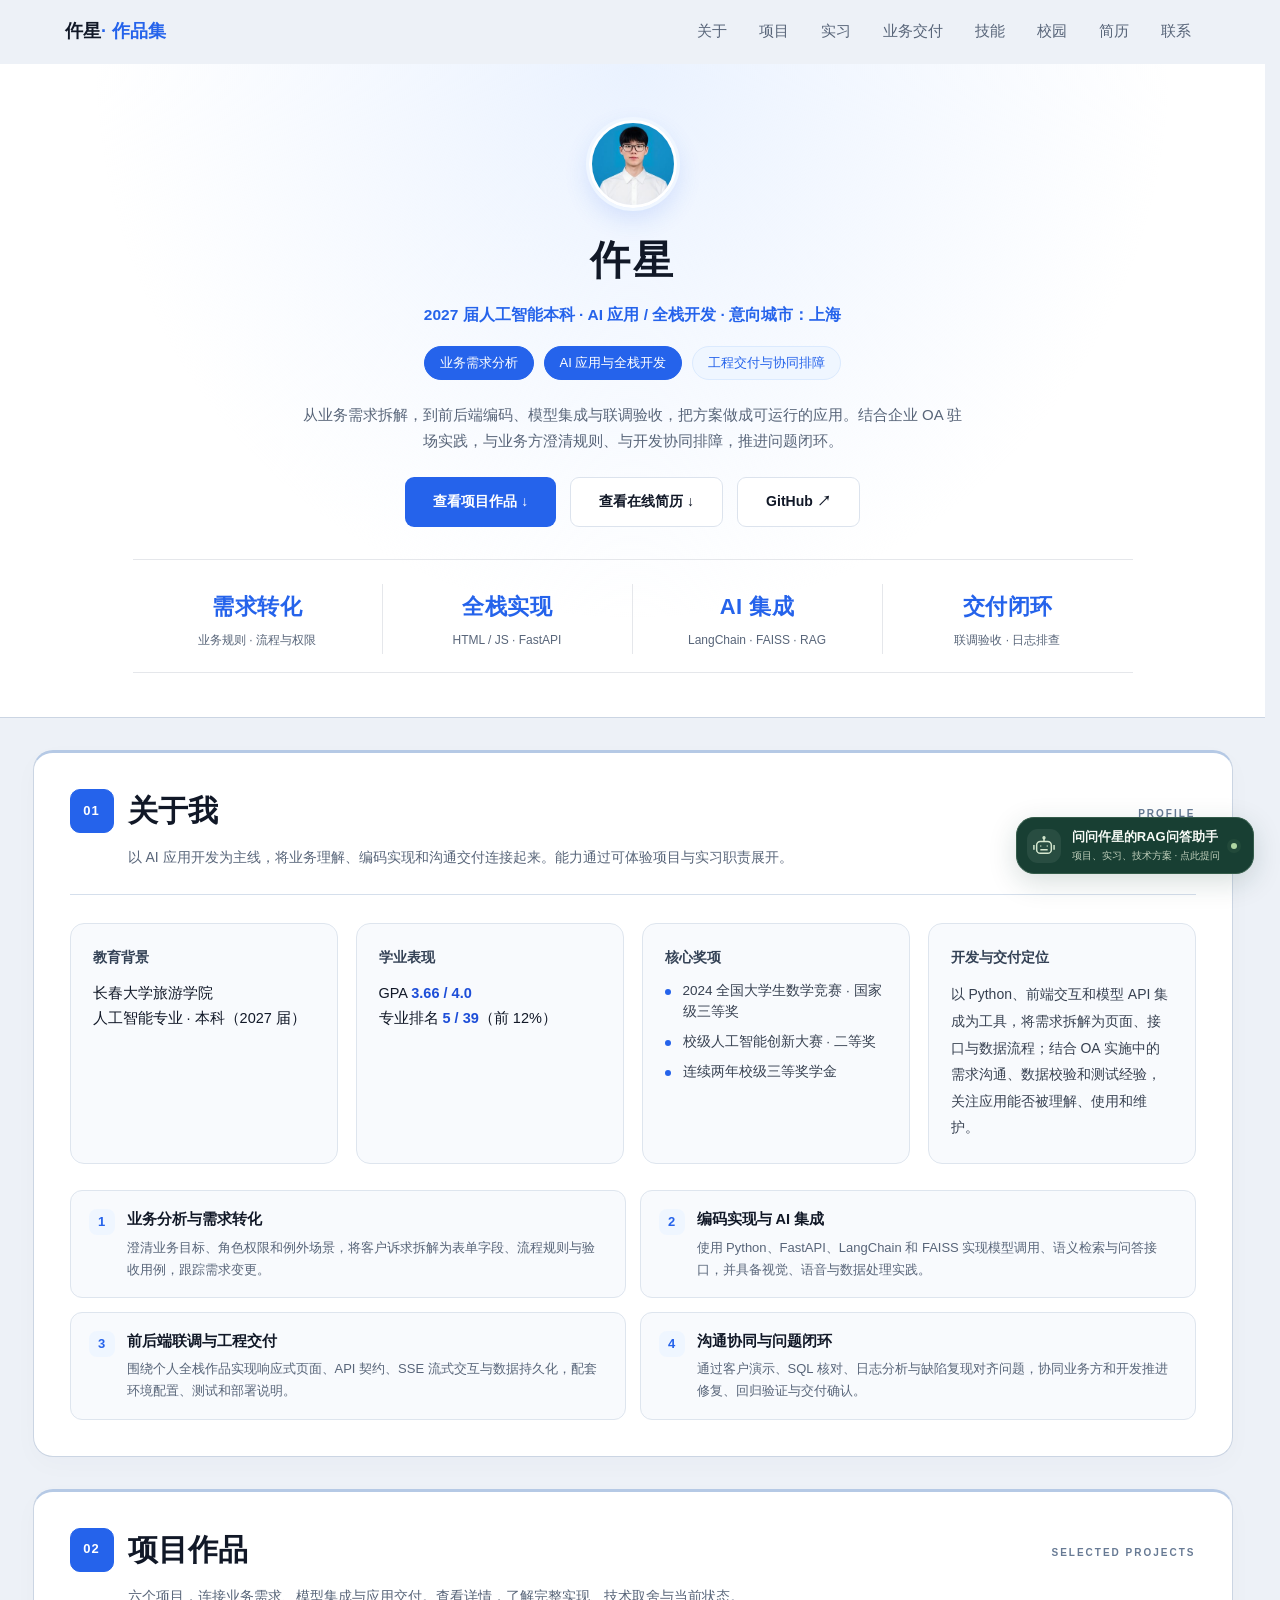
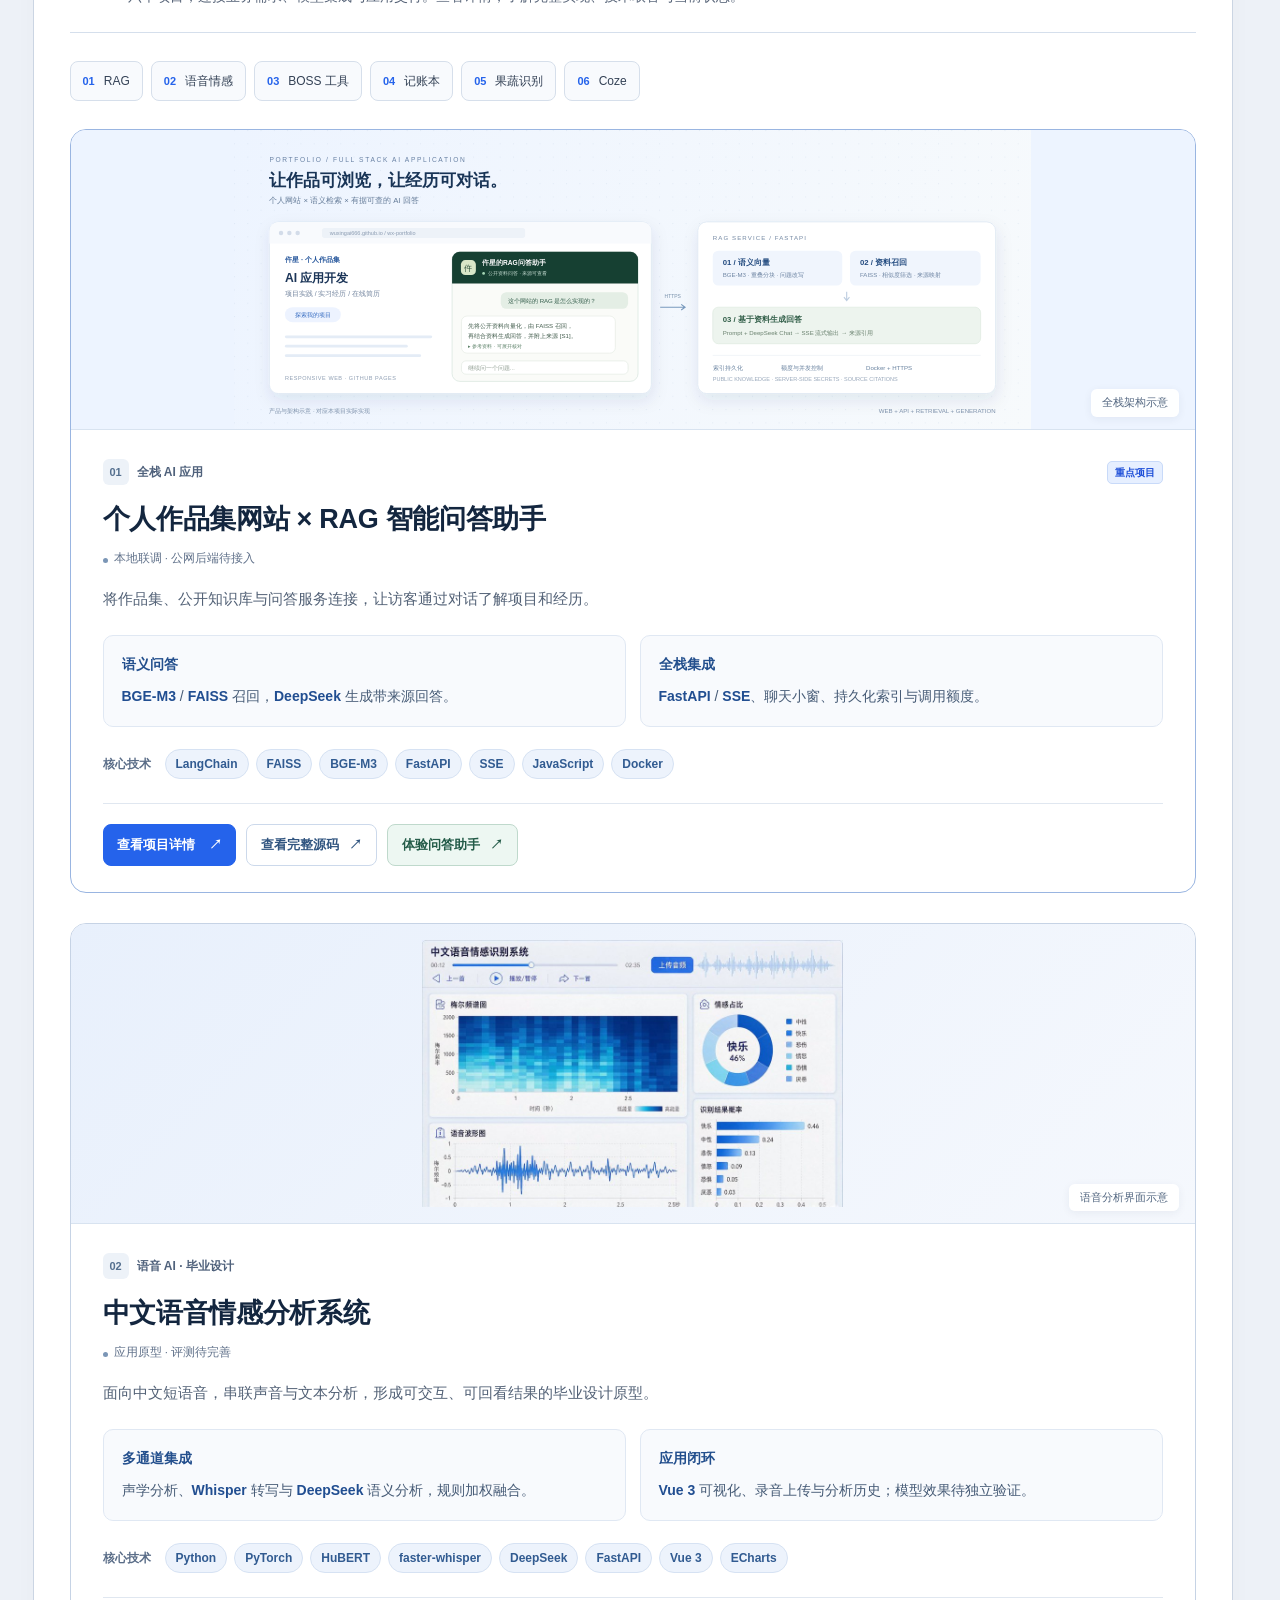
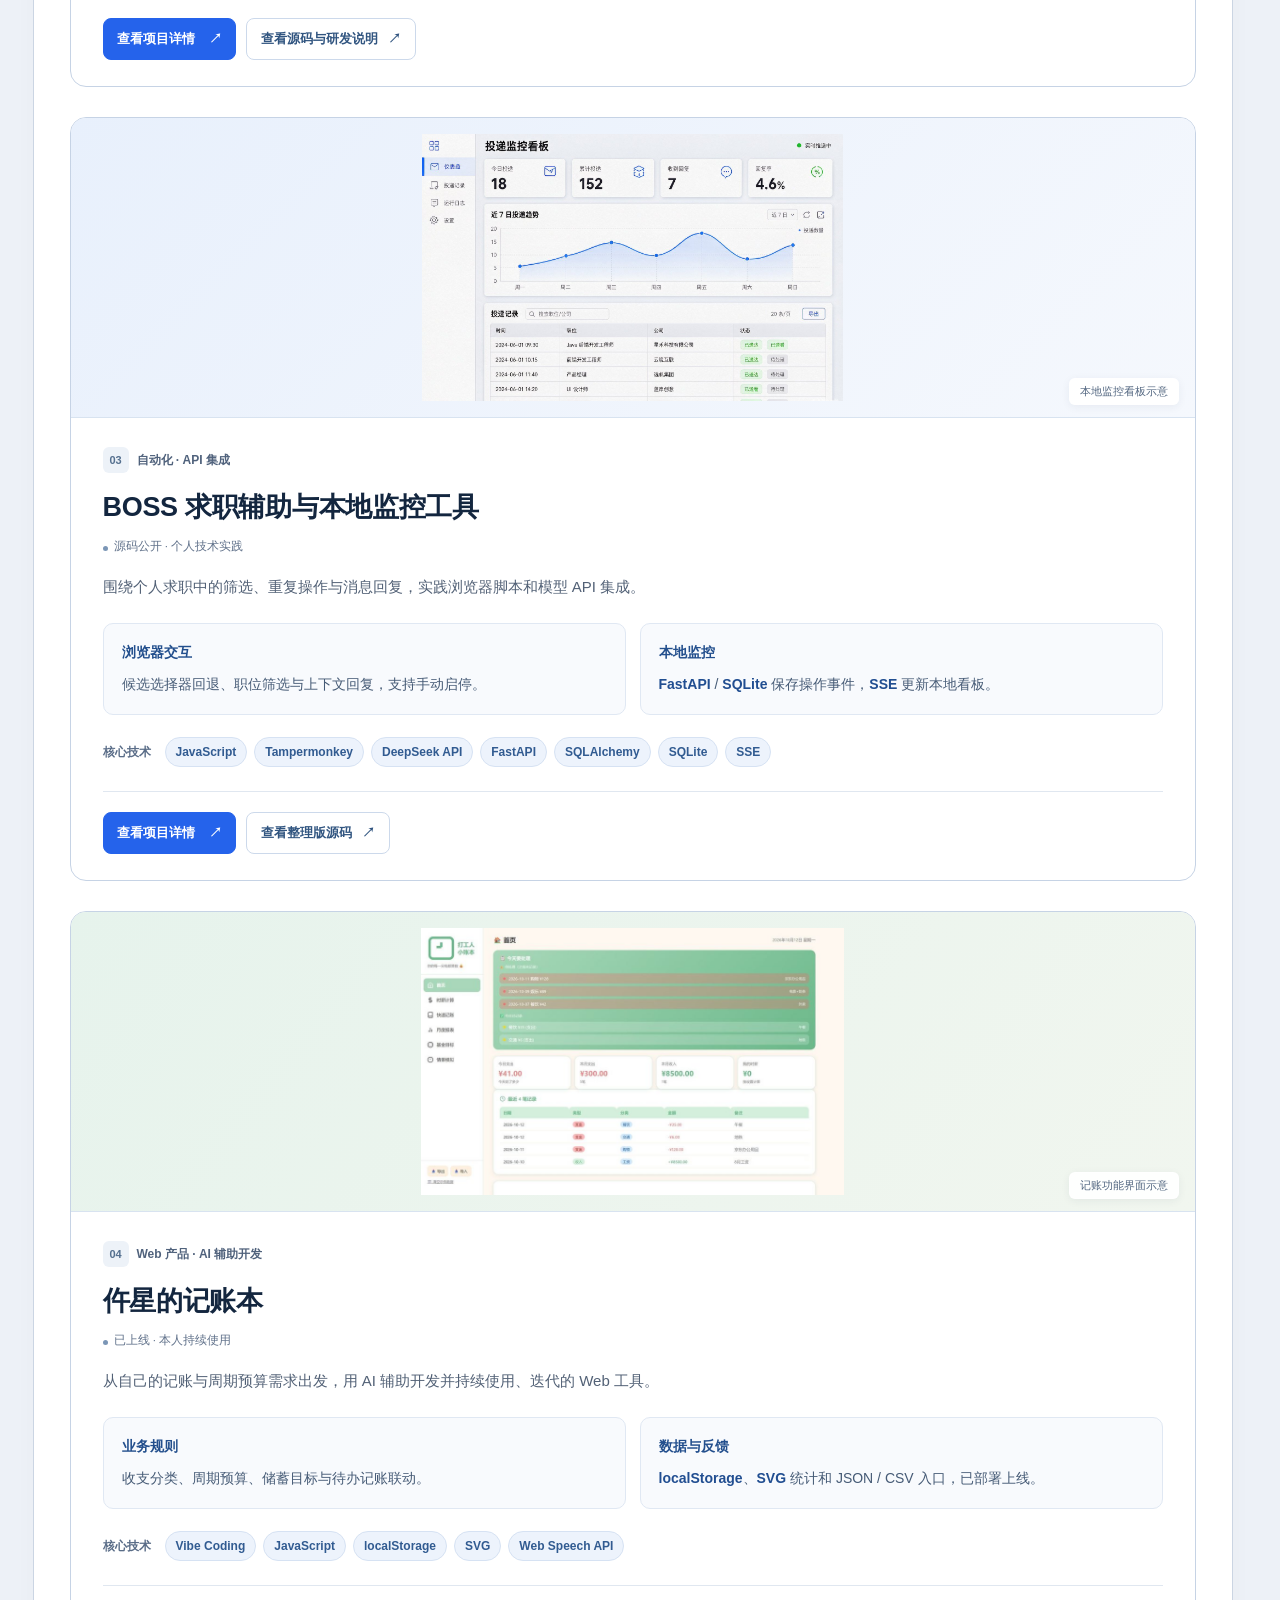
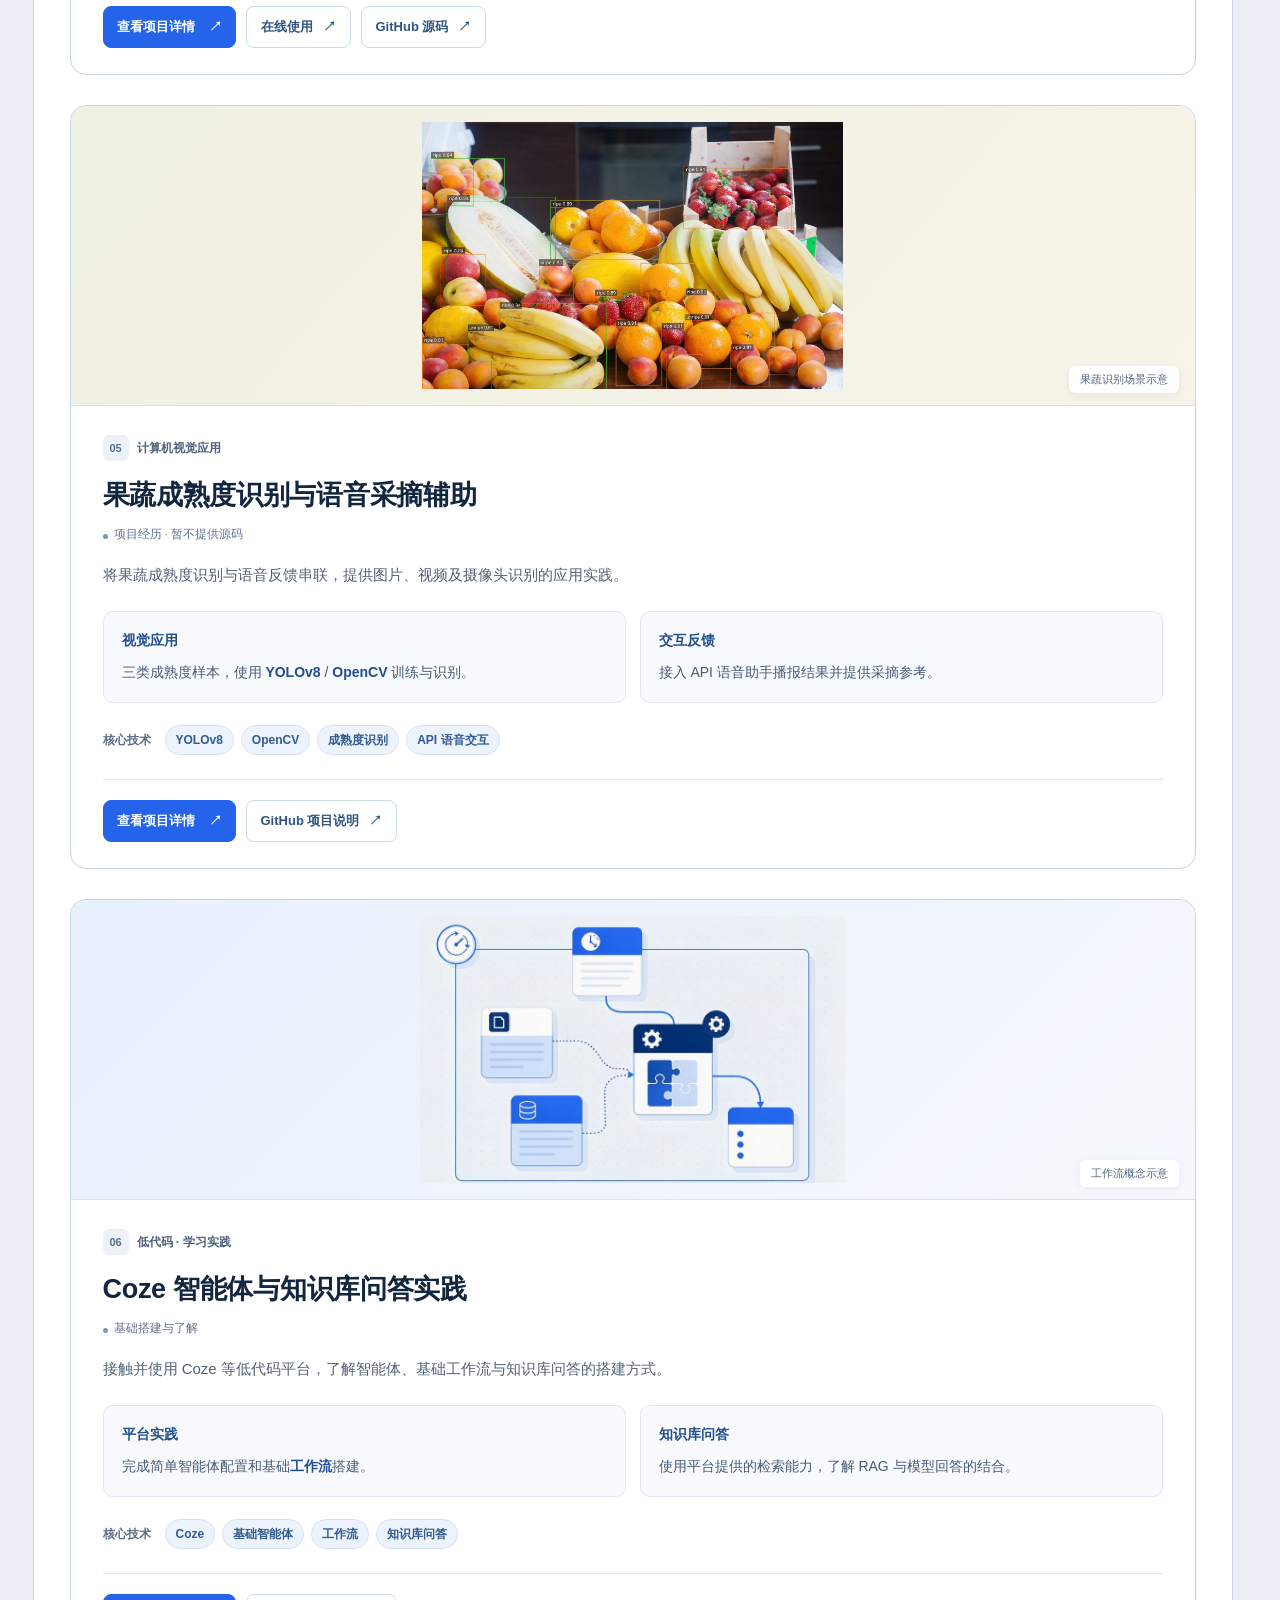
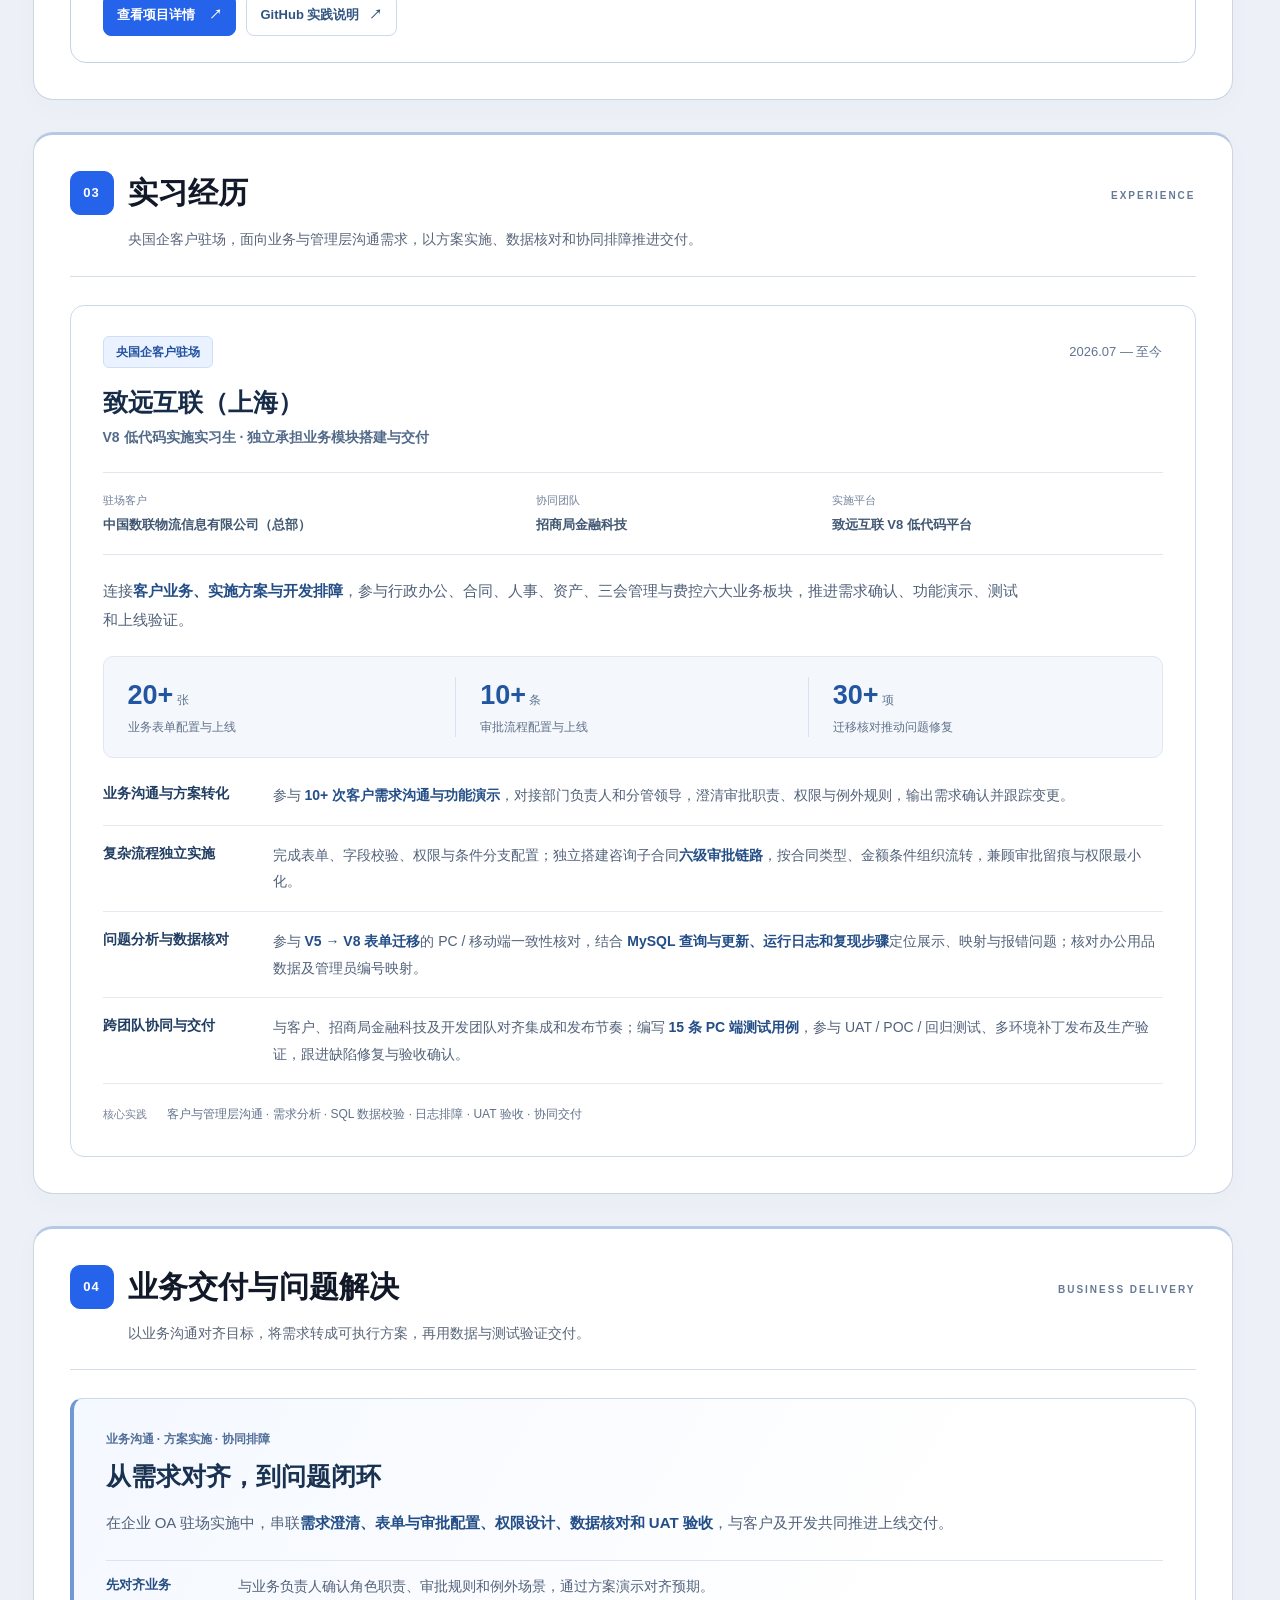
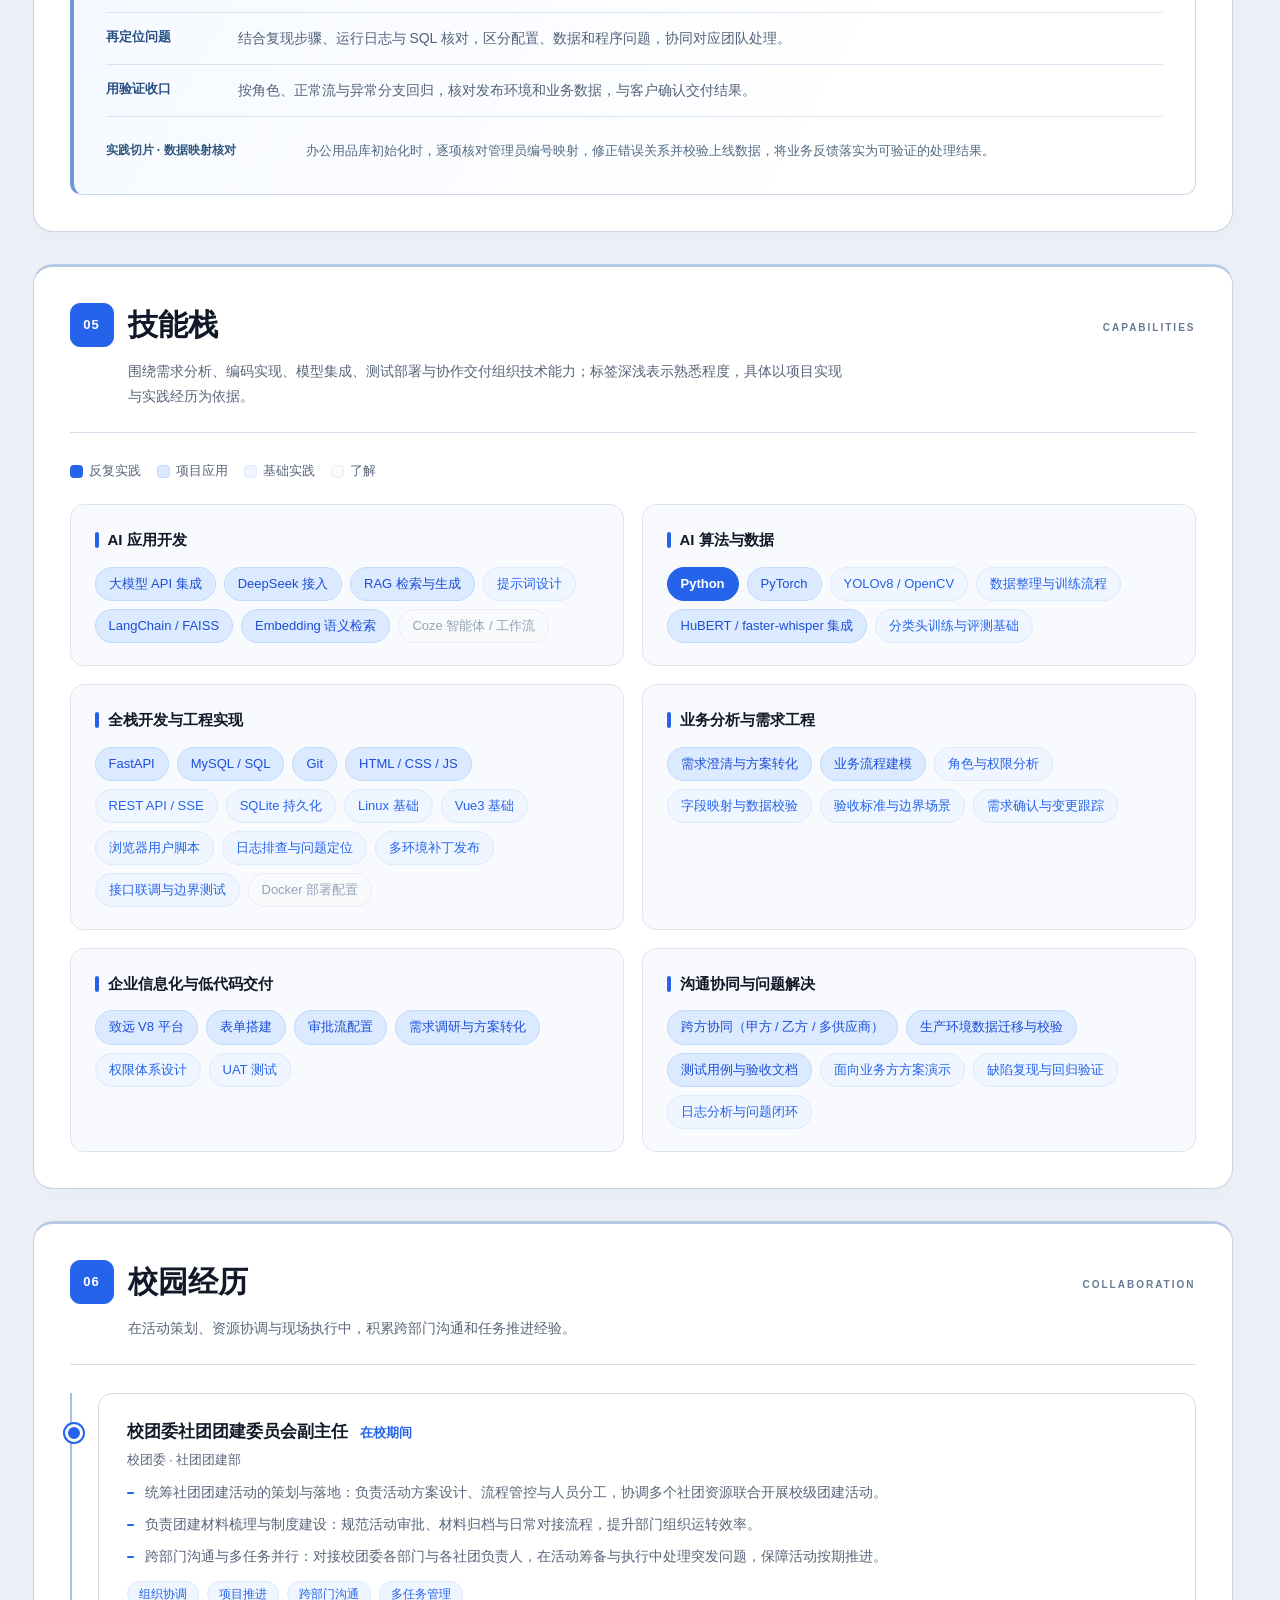
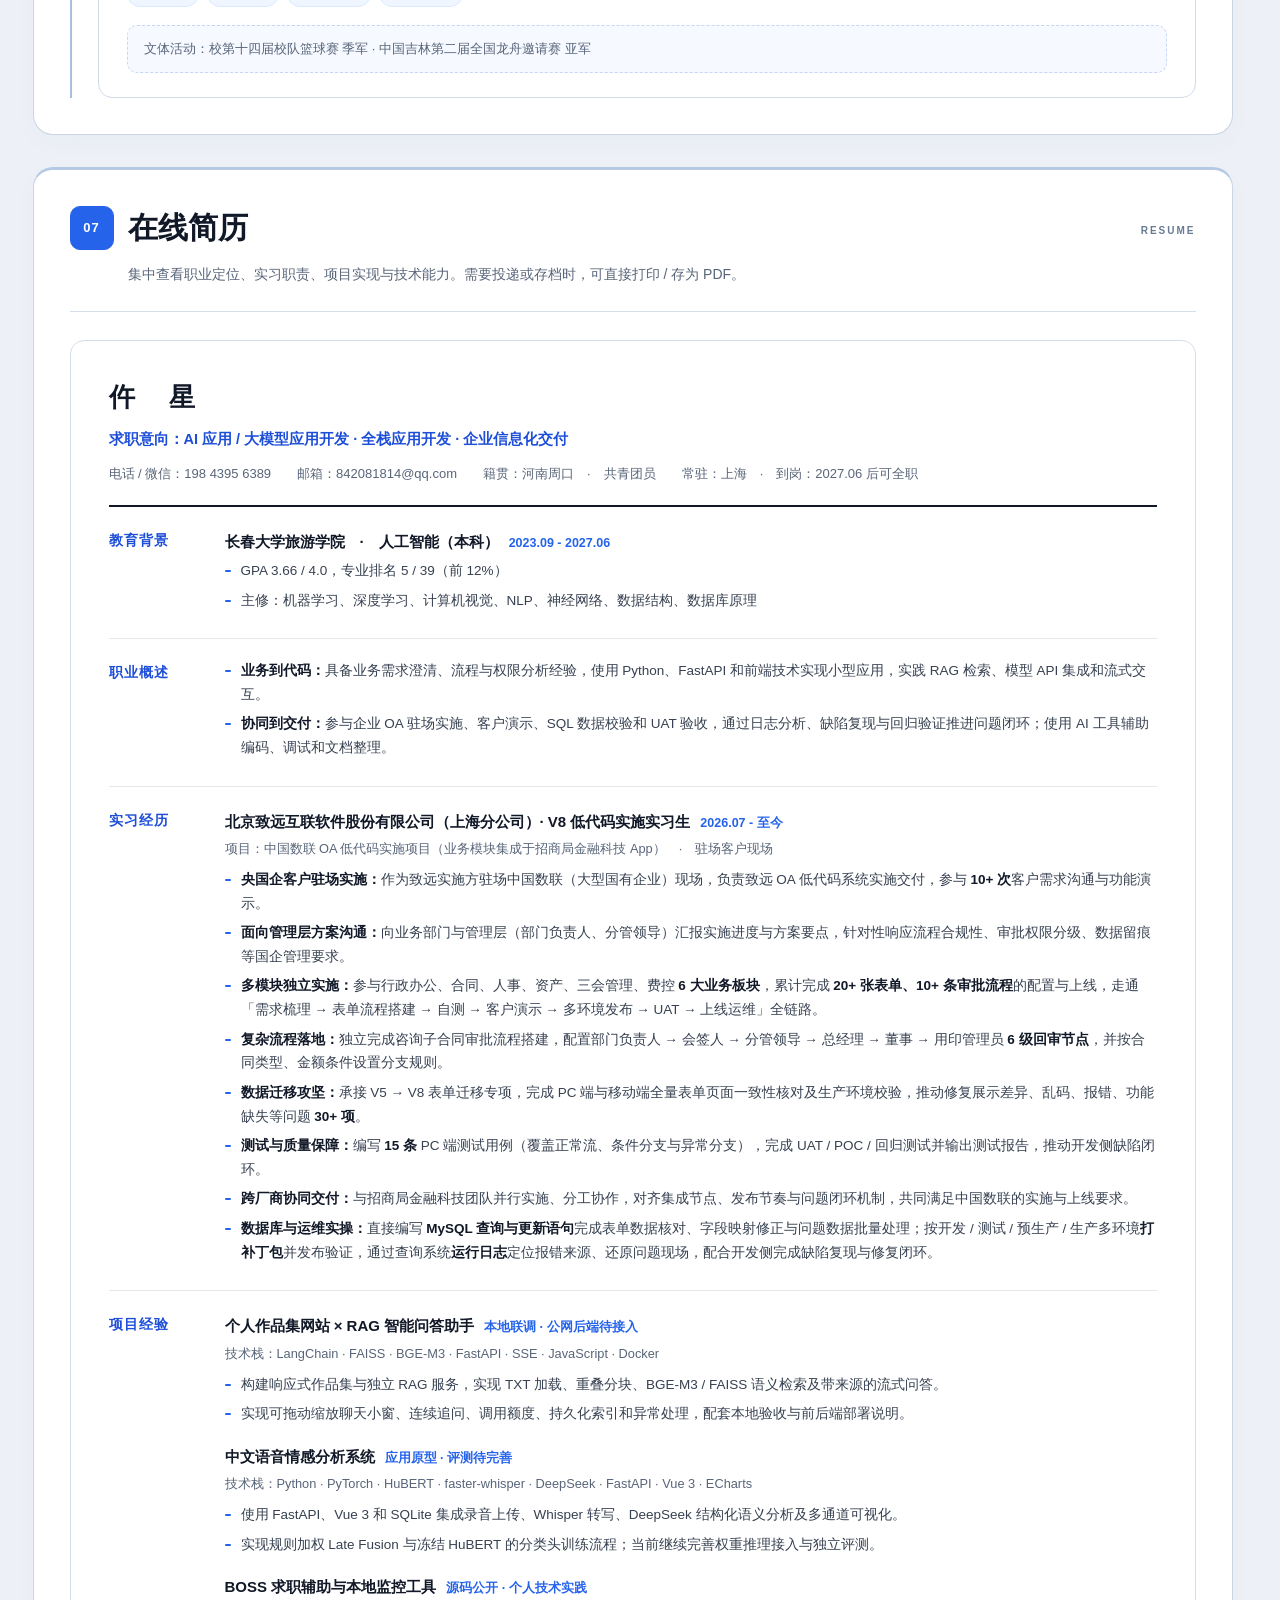
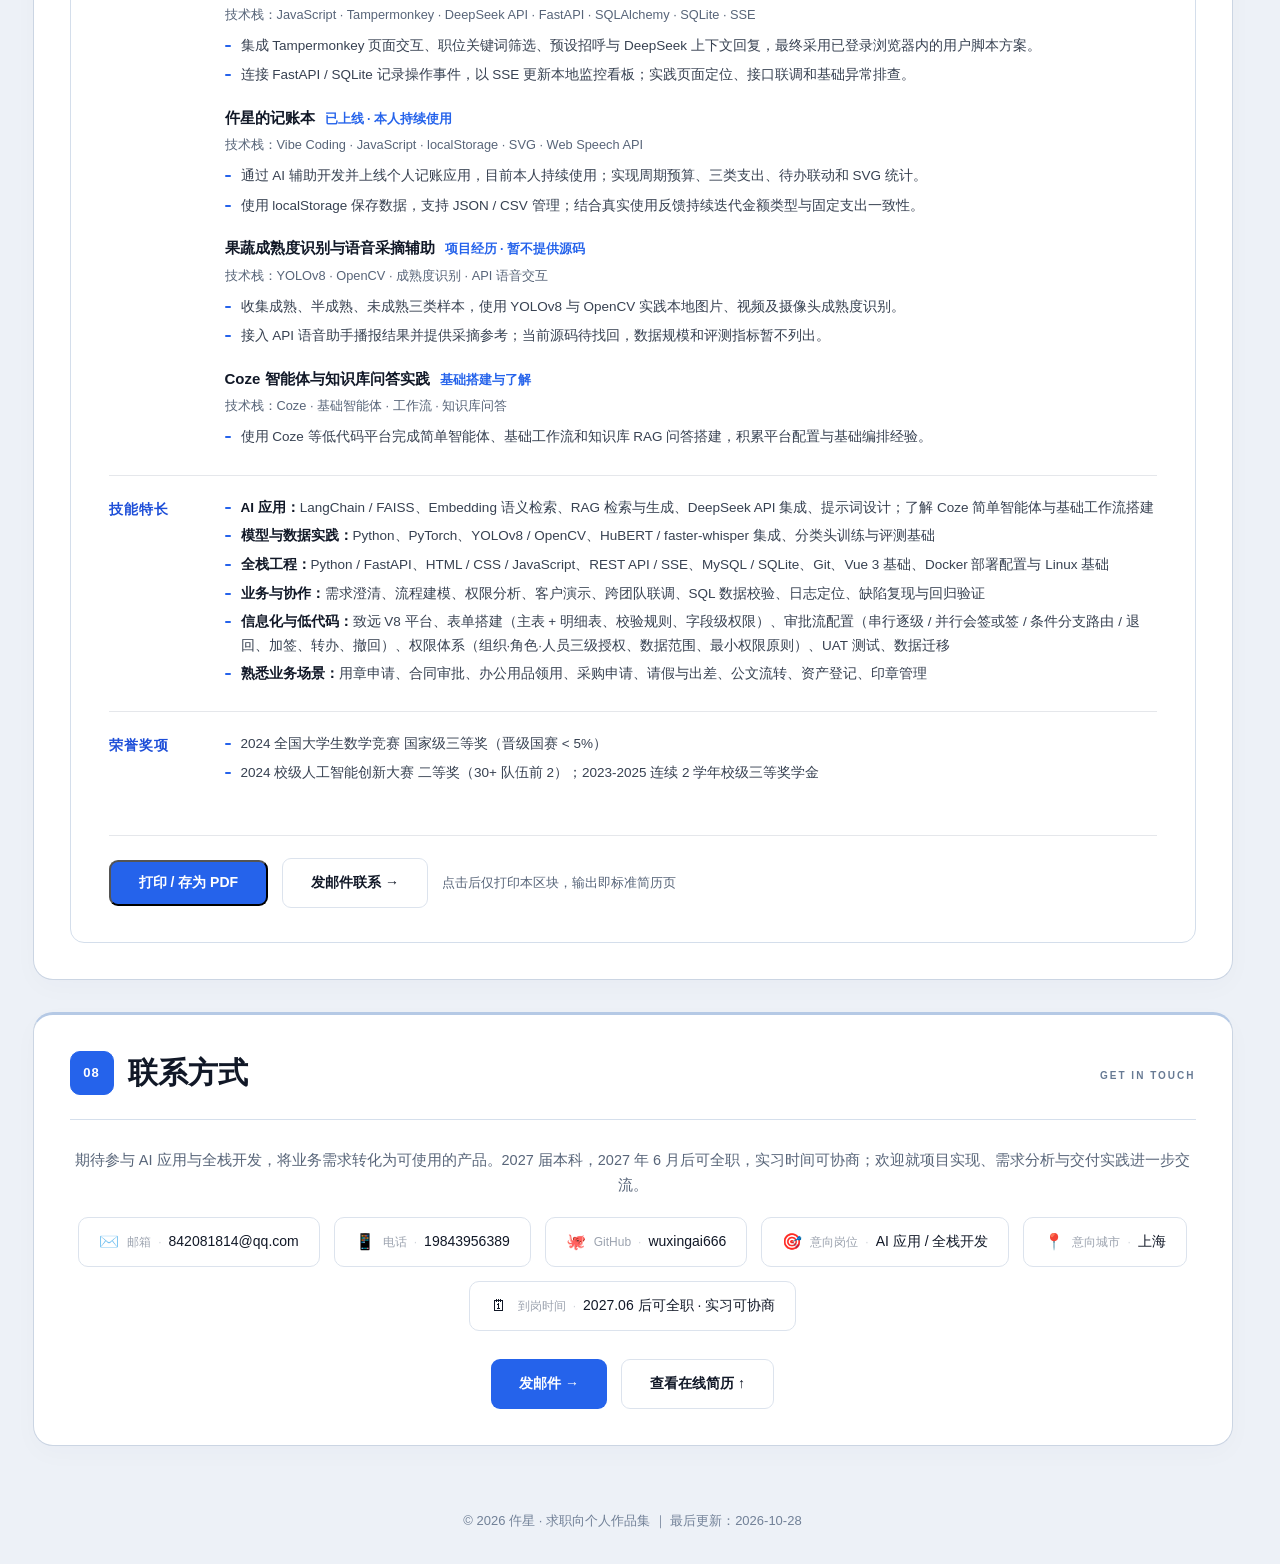
==== commit 6c17445e: "Highlight onsite client delivery and simplify business presentation" ====
--- a/index.html
+++ b/index.html
@@ -63,9 +63,9 @@
   ════════════════════════════════════════════════════════════
 -->
 <link rel="icon" href="assets/favicon.svg" type="image/svg+xml">
-<link rel="stylesheet" href="css/style.css?v=20261027-showcase">
-<link rel="stylesheet" href="css/assistant.css?v=20261027-showcase">
-<link rel="stylesheet" href="css/layout.css?v=20261027-showcase">
+<link rel="stylesheet" href="css/style.css?v=20261028-delivery">
+<link rel="stylesheet" href="css/assistant.css?v=20261028-delivery">
+<link rel="stylesheet" href="css/layout.css?v=20261028-delivery">
 <!-- ═══ 无 JS 兜底：防止渐显动画未执行导致整页白屏 ═══ -->
 <noscript><style>.reveal{opacity:1 !important;transform:none !important}</style></noscript>
 </head>
@@ -327,191 +327,51 @@
   <div class="wrap">
     <div class="sec-head reveal" data-label="EXPERIENCE">
       <h2 class="sec-title"><span class="sec-no">03</span>实习经历</h2>
-      <p class="sec-sub">企业 OA 驻场实施：从需求澄清与流程配置，到数据校验、客户演示和 UAT 验收，在跨方协作中推进交付与问题闭环。</p>
-    </div>
-
-    <div class="timeline">
-      <div class="tl-item reveal">
-        <div class="tl-head"><h3>实施工程师实习生</h3><span class="meta">2026.07 — 至今</span></div>
-        <div class="org">致远互联（上海）· V8 项目实施组 ｜ 招商局金融科技 OA 低代码实施项目</div>
-
-        <!-- 项目环境：一行讲清平台 / 客户 / 协同方 / 角色 -->
-        <div class="env-row">
-          <div class="env"><span class="ek">平台</span><span class="ev">致远互联 V8 低代码平台</span></div>
-          <div class="env"><span class="ek">客户</span><span class="ev">中国数联物流信息有限公司（总部）</span></div>
-          <div class="env"><span class="ek">协同方</span><span class="ev">招商局金融科技</span></div>
-          <div class="env"><span class="ek">我的角色</span><span class="ev">驻场实施，独立承担模块搭建与交付</span></div>
-        </div>
-
-        <ul>
-          <li><b>业务搭建：</b>基于致远 V8 低代码平台独立搭建业务表单与审批流程，配置多级审批节点流转逻辑与字段级权限，覆盖客户核心 OA 业务模块。</li>
-          <li><b>数据落地：</b>负责办公用品库系统存量数据的导入与维护——按客户模板清洗、核对仓库清点数据，修正管理员编号等字段映射关系，保障生产环境数据准确上线。</li>
-          <li><b>数据库操作：</b>直接编写 <b>MySQL 查询与更新语句</b>完成表单数据核对、字段映射修正与问题数据批量处理，用于存量数据导入前后的校验与回滚，不依赖平台界面逐条操作。</li>
-          <li><b>需求分析与方案转化：</b>驻场对接客户部门负责人与分管领导，澄清业务规则、审批职责和例外场景，转化为表单与流程方案，输出需求确认文档并跟踪变更。</li>
-          <li><b>沟通协同与验收：</b>通过功能演示对齐业务预期，编写 UAT 用例覆盖正常、异常与边界场景；向开发提供复现步骤与日志线索，跟踪修复和回归，与客户及协同方确认验收结果。</li>
-          <li><b>环境运维与问题排查：</b>按开发、测试、预生产、生产多环境<b>打补丁包并发布验证</b>；通过查询系统<b>运行日志</b>定位报错来源、还原问题现场，配合开发侧完成缺陷复现与修复闭环。</li>
-          <li><b>合规意识：</b>在央国企合规框架下推进交付，熟悉数据留痕、审批可追溯与权限最小化对流程设计的影响。</li>
-        </ul>
-
-        <div class="tl-tags">
-          <span class="tag">致远 V8</span><span class="tag">MySQL 查询与更新</span>
-          <span class="tag">多环境补丁发布</span><span class="tag">日志排查</span>
-          <span class="tag">表单搭建</span><span class="tag">审批流配置</span>
-          <span class="tag">字段级权限</span><span class="tag">UAT 测试</span>
-          <span class="tag">驻场需求对接</span><span class="tag">协同交付</span>
-        </div>
-      </div>
-    </div>
+      <p class="sec-sub">央国企客户驻场，面向业务与管理层沟通需求，以方案实施、数据核对和协同排障推进交付。</p>
+    </div>
+    <article class="experience-card reveal" aria-labelledby="experience-title">
+      <div class="experience-topline"><span class="experience-badge">央国企客户驻场</span><span class="experience-date">2026.07 — 至今</span></div>
+      <h3 id="experience-title">致远互联（上海）</h3>
+      <p class="experience-role">V8 低代码实施实习生 · 独立承担业务模块搭建与交付</p>
+      <dl class="experience-context">
+        <div><dt>驻场客户</dt><dd>中国数联物流信息有限公司（总部）</dd></div>
+        <div><dt>协同团队</dt><dd>招商局金融科技</dd></div>
+        <div><dt>实施平台</dt><dd>致远互联 V8 低代码平台</dd></div>
+      </dl>
+      <p class="experience-lead">连接<strong>客户业务、实施方案与开发排障</strong>，参与行政办公、合同、人事、资产、三会管理与费控六大业务板块，推进需求确认、功能演示、测试和上线验证。</p>
+      <div class="experience-evidence" aria-label="实习实施与问题处理记录">
+        <div><b>20+<span> 张</span></b><span>业务表单配置与上线</span></div>
+        <div><b>10+<span> 条</span></b><span>审批流程配置与上线</span></div>
+        <div><b>30+<span> 项</span></b><span>迁移核对推动问题修复</span></div>
+      </div>
+      <dl class="experience-contributions">
+        <div><dt>业务沟通与方案转化</dt><dd>参与 <strong>10+ 次客户需求沟通与功能演示</strong>，对接部门负责人和分管领导，澄清审批职责、权限与例外规则，输出需求确认并跟踪变更。</dd></div>
+        <div><dt>复杂流程独立实施</dt><dd>完成表单、字段校验、权限与条件分支配置；独立搭建咨询子合同<strong>六级审批链路</strong>，按合同类型、金额条件组织流转，兼顾审批留痕与权限最小化。</dd></div>
+        <div><dt>问题分析与数据核对</dt><dd>参与 <strong>V5 → V8 表单迁移</strong>的 PC / 移动端一致性核对，结合 <strong>MySQL 查询与更新、运行日志和复现步骤</strong>定位展示、映射与报错问题；核对办公用品数据及管理员编号映射。</dd></div>
+        <div><dt>跨团队协同与交付</dt><dd>与客户、招商局金融科技及开发团队对齐集成和发布节奏；编写 <strong>15 条 PC 端测试用例</strong>，参与 UAT / POC / 回归测试、多环境补丁发布及生产验证，跟进缺陷修复与验收确认。</dd></div>
+      </dl>
+      <div class="experience-foot"><span>核心实践</span><p>客户与管理层沟通 · 需求分析 · SQL 数据校验 · 日志排障 · UAT 验收 · 协同交付</p></div>
+    </article>
   </div>
 </section>
 
 <section id="oa" class="shade">
   <div class="wrap">
-    <div class="sec-head reveal" data-label="BUSINESS & DELIVERY">
-      <h2 class="sec-title"><span class="sec-no">04</span>业务分析与 OA 交付</h2>
-      <p class="sec-sub">将业务规则转化为流程模型、数据结构和权限边界，通过角色走查、数据校验与验收用例验证方案，形成需求到交付的完整链路。</p>
-    </div>
-
-    <!-- ① 标准交付链路 -->
-    <div class="oa-flow reveal">
-      <div class="flow-title">标准交付链路</div>
-      <div class="flow-steps">
-        <div class="fstep"><span class="fn">1</span><b>需求调研</b><p>对接部门负责人，梳理业务规则、审批层级与例外场景</p></div>
-        <div class="fstep"><span class="fn">2</span><b>表单搭建</b><p>主表 / 明细表结构设计，字段类型、校验规则与联动逻辑</p></div>
-        <div class="fstep"><span class="fn">3</span><b>流程配置</b><p>多级审批节点、条件分支路由、退回 / 加签 / 会签策略</p></div>
-        <div class="fstep"><span class="fn">4</span><b>权限设置</b><p>组织 / 角色 / 人员三级授权，字段级可见与可编辑控制</p></div>
-        <div class="fstep"><span class="fn">5</span><b>UAT 测试</b><p>用例覆盖正常流 / 异常流 / 边界值，按角色全链路走查</p></div>
-        <div class="fstep"><span class="fn">6</span><b>上线交付</b><p>数据初始化、用户培训、问题跟踪与验收确认</p></div>
-      </div>
-    </div>
-
-    <!-- ② 多级审批链路示意（内嵌 SVG，零额外请求） -->
-    <div class="oa-diagram reveal">
-      <div class="flow-title">典型多级审批链路（含条件分支与退回）</div>
-      <svg class="flow-svg" viewBox="0 0 920 300" role="img" aria-label="多级审批流程示意图：申请人提交后经部门负责人审批，按条件判断是否需要分管领导审批，通过后由管理员执行并归档，任一节点可退回申请人">
-
-        <rect x="10" y="124" width="104" height="52" rx="10" fill="#ffffff" stroke="#2563eb" stroke-width="1.5"/>
-        <text x="62" y="146" text-anchor="middle" font-size="13" fill="#111827">申请人</text>
-        <text x="62" y="163" text-anchor="middle" font-size="13" fill="#111827">提交</text>
-
-        <rect x="152" y="124" width="124" height="52" rx="10" fill="#ffffff" stroke="#2563eb" stroke-width="1.5"/>
-        <text x="214" y="146" text-anchor="middle" font-size="13" fill="#111827">部门负责人</text>
-        <text x="214" y="163" text-anchor="middle" font-size="13" fill="#111827">审批</text>
-
-        <polygon points="360,112 415,150 360,188 305,150" fill="#eff6ff" stroke="#2563eb" stroke-width="1.5"/>
-        <text x="360" y="146" text-anchor="middle" font-size="12" fill="#1d4ed8">条件判断</text>
-        <text x="360" y="162" text-anchor="middle" font-size="11" fill="#6b7280">金额 / 类型</text>
-
-        <rect x="470" y="60" width="124" height="52" rx="10" fill="#ffffff" stroke="#2563eb" stroke-width="1.5"/>
-        <text x="532" y="82" text-anchor="middle" font-size="13" fill="#111827">分管领导</text>
-        <text x="532" y="99" text-anchor="middle" font-size="13" fill="#111827">审批</text>
-
-        <rect x="470" y="188" width="124" height="52" rx="10" fill="#f6f8fb" stroke="#c7ccd6" stroke-width="1.5"/>
-        <text x="532" y="210" text-anchor="middle" font-size="13" fill="#6b7280">直接通过</text>
-        <text x="532" y="227" text-anchor="middle" font-size="12" fill="#9aa2b1">无需上级</text>
-
-        <rect x="650" y="124" width="110" height="52" rx="10" fill="#ffffff" stroke="#2563eb" stroke-width="1.5"/>
-        <text x="705" y="146" text-anchor="middle" font-size="13" fill="#111827">管理员</text>
-        <text x="705" y="163" text-anchor="middle" font-size="13" fill="#111827">执行</text>
-
-        <rect x="800" y="124" width="100" height="52" rx="10" fill="#f6f8fb" stroke="#c7ccd6" stroke-width="1.5"/>
-        <text x="850" y="155" text-anchor="middle" font-size="13" fill="#6b7280">归档</text>
-
-        <text x="428" y="132" font-size="11" fill="#2563eb">是</text>
-        <text x="392" y="206" font-size="11" fill="#6b7280">否</text>
-        <text x="138" y="270" text-anchor="middle" font-size="11" fill="#9aa2b1">驳回 / 退回修改</text>
-      
-        <g stroke="#9aa2b1" stroke-width="1.5" fill="none">
-          <path d="M114 150 L139 150"/><path d="M276 150 L292 150"/>
-          <path d="M360 188 L360 214 L457 214"/>
-          <path d="M594 214 L622 214 L622 150"/>
-          <path d="M760 150 L787 150"/>
-        </g>
-        <g stroke="#2563eb" stroke-width="1.5" fill="none">
-          <path d="M415 150 L445 150 L445 86 L457 86"/>
-          <path d="M594 86 L622 86 L622 150 L637 150"/>
-        </g>
-        <path d="M214 176 L214 252 L62 252 L62 187" stroke="#c7ccd6" stroke-width="1.5" fill="none" stroke-dasharray="5 4"/>
-
-        <g fill="#9aa2b1">
-          <path d="M146 150 L139 146.5 L139 153.5 Z"/><path d="M299 150 L292 146.5 L292 153.5 Z"/>
-          <path d="M464 214 L457 210.5 L457 217.5 Z"/><path d="M794 150 L787 146.5 L787 153.5 Z"/>
-        </g>
-        <g fill="#2563eb">
-          <path d="M464 86 L457 82.5 L457 89.5 Z"/><path d="M644 150 L637 146.5 L637 153.5 Z"/>
-        </g>
-        <path d="M62 180 L58.5 187 L65.5 187 Z" fill="#c7ccd6"/>
-      </svg>
-      <p class="flow-note">审批节点可配置串行 / 并行（会签、或签），支持退回指定节点、加签、转办与撤回；条件分支需显式兜底默认路由，避免出现无节点承接的「悬空流程」。</p>
-    </div>
-
-    <!-- ③ 五类核心能力 -->
-    <div class="oa-grid">
-      <div class="oa-card reveal">
-        <div class="oa-head"><span class="oa-ic">01</span><h3>审批流配置</h3></div>
-        <p class="oa-desc">梳理审批职责、节点顺序与例外处理规则，建立可执行的流程模型。</p>
-        <ul class="oa-ul">
-          <li>多级审批节点编排：串行逐级、并行会签 / 或签</li>
-          <li>条件分支路由：按金额区间、单据类型、发起部门自动选路</li>
-          <li>节点动作：同意 / 驳回 / 退回指定节点 / 加签 / 转办 / 撤回</li>
-        </ul>
-        <div class="oa-pit"><b>关注点：</b>退回后的状态与数据一致性、条件分支覆盖和默认路由，避免流程停滞。</div>
-      </div>
-
-      <div class="oa-card reveal">
-        <div class="oa-head"><span class="oa-ic">02</span><h3>表单设计</h3></div>
-        <p class="oa-desc">根据业务对象设计主从表、字段约束与联动规则，兼顾流程使用和数据统计。</p>
-        <ul class="oa-ul">
-          <li>主表 + 明细表：如领用申请单下挂多项物资明细</li>
-          <li>校验规则：必填、格式、唯一性、数量与库存联动校验</li>
-          <li>字段级权限：同一张表单，不同角色可见 / 可编辑字段不同</li>
-        </ul>
-        <div class="oa-pit"><b>关注点：</b>明细汇总与审批信息完整性、字段权限和流程节点权限的一致性。</div>
-      </div>
-
-      <div class="oa-card reveal">
-        <div class="oa-head"><span class="oa-ic">03</span><h3>权限体系</h3></div>
-        <p class="oa-desc">明确组织、角色与数据范围的授权边界，落实最小权限与职责分离。</p>
-        <ul class="oa-ul">
-          <li>组织 / 角色 / 人员三级授权，支持按岗位自动匹配审批人</li>
-          <li>数据范围权限：仅本部门 / 含下级部门 / 全公司</li>
-          <li>遵循最小权限原则，管理员与审批人职责分离</li>
-        </ul>
-        <div class="oa-pit"><b>关注点：</b>明确多角色权限叠加规则，以及代理、兼职人员的审批归属。</div>
-      </div>
-
-      <div class="oa-card reveal">
-        <div class="oa-head"><span class="oa-ic">04</span><h3>UAT 测试</h3></div>
-        <p class="oa-desc">从角色、分支和异常路径设计验收用例，以回归结果推动缺陷闭环。</p>
-        <ul class="oa-ul">
-          <li>用例设计方法：等价类划分、边界值分析、异常流、角色走查</li>
-          <li>必测场景：正常审批、驳回重提、退回修改、越权访问、并发提交</li>
-          <li>缺陷登记 → 修复 → 回归验证闭环，输出测试结论再交付</li>
-        </ul>
-        <div class="oa-pit"><b>关注点：</b>覆盖发起人、审批人、管理员视角，并验证金额阈值等边界条件。</div>
-      </div>
-
-      <div class="oa-card reveal">
-        <div class="oa-head"><span class="oa-ic">05</span><h3>数据迁移</h3></div>
-        <p class="oa-desc">通过清洗、映射、试导与校验保证数据一致性，保留备份与回滚预案。</p>
-        <ul class="oa-ul">
-          <li>存量数据清洗：SQL 去重、格式归一、空值与脏数据处理</li>
-          <li>字段映射核对：源表与目标表逐字段比对，含编码与编号映射</li>
-          <li>导入前备份、小批量试导、校验后再全量，保留回滚预案</li>
-        </ul>
-        <div class="oa-pit"><b>实战：</b>办公用品库系统导入中逐项核对管理员编号映射关系，修正错误映射后完成数据上线。</div>
-      </div>
-    </div>
-
-    <!-- ④ 熟悉处理的业务场景类型 -->
-    <div class="oa-scenes reveal">
-      <div class="flow-title">可承接的 OA 业务场景类型</div>
-      <div class="tags">
-        <span class="tag">用章申请</span><span class="tag">合同审批</span><span class="tag">办公用品领用</span>
-        <span class="tag">采购申请</span><span class="tag">请假与出差</span><span class="tag">公文流转</span>
-        <span class="tag">资产登记</span><span class="tag">印章管理</span>
-      </div>
-    </div>
+    <div class="sec-head reveal" data-label="BUSINESS DELIVERY">
+      <h2 class="sec-title"><span class="sec-no">04</span>业务交付与问题解决</h2>
+      <p class="sec-sub">以业务沟通对齐目标，将需求转成可执行方案，再用数据与测试验证交付。</p>
+    </div>
+    <article class="delivery-summary reveal" aria-labelledby="delivery-title">
+      <p class="delivery-eyebrow">业务沟通 · 方案实施 · 协同排障</p>
+      <h3 id="delivery-title">从需求对齐，到问题闭环</h3>
+      <p class="delivery-intro">在企业 OA 驻场实施中，串联<strong>需求澄清、表单与审批配置、权限设计、数据核对和 UAT 验收</strong>，与客户及开发共同推进上线交付。</p>
+      <dl class="delivery-method">
+        <div><dt>先对齐业务</dt><dd>与业务负责人确认角色职责、审批规则和例外场景，通过方案演示对齐预期。</dd></div>
+        <div><dt>再定位问题</dt><dd>结合复现步骤、运行日志与 SQL 核对，区分配置、数据和程序问题，协同对应团队处理。</dd></div>
+        <div><dt>用验证收口</dt><dd>按角色、正常流与异常分支回归，核对发布环境和业务数据，与客户确认交付结果。</dd></div>
+      </dl>
+      <p class="delivery-example"><b>实践切片 · 数据映射核对</b><span>办公用品库初始化时，逐项核对管理员编号映射，修正错误关系并校验上线数据，将业务反馈落实为可验证的处理结果。</span></p>
+    </article>
   </div>
 </section>
 
@@ -722,13 +582,13 @@
   </div>
 </section>
 
-<footer>© 2026 仵星 · 求职向个人作品集 ｜ 最后更新：2026-10-27</footer>
+<footer>© 2026 仵星 · 求职向个人作品集 ｜ 最后更新：2026-10-28</footer>
 
 <button class="to-top" id="toTop" aria-label="回到顶部">↑</button>
 
-<script src="js/main.js?v=20261027-showcase"></script>
-<script src="js/projects.js?v=20261027-showcase"></script>
+<script src="js/main.js?v=20261028-delivery"></script>
+<script src="js/projects.js?v=20261028-delivery"></script>
 <script src="js/assistant-config.js"></script>
-<script src="js/assistant.js?v=20261027-showcase" defer></script>
+<script src="js/assistant.js?v=20261028-delivery" defer></script>
 </body>
 </html>
--- a/css/layout.css
+++ b/css/layout.css
@@ -27,6 +27,42 @@
 .tl-item{border-color:#d0dbea;box-shadow:none}
 .oa-card{background:#f8fafd;border-color:#d9e2ee;box-shadow:none}
 .rsm{border-color:#d4deeb;box-shadow:none}
+/* Experience leads with client context and contribution; delivery stays one card. */
+.experience-card{padding:30px 32px;border:1px solid #ccd9eb;border-radius:14px;background:#fff}
+.experience-topline{display:flex;align-items:center;justify-content:space-between;flex-wrap:wrap;gap:10px;margin-bottom:16px}
+.experience-badge{padding:5px 12px;background:#eaf1ff;border:1px solid #cfdef8;border-radius:6px;color:#2252a0;font-size:12px;font-weight:700}
+.experience-date{font-size:13px;font-variant-numeric:tabular-nums;color:#61748f}
+.experience-card h3{font-size:25px;color:#152b47;line-height:1.5;margin-bottom:4px}
+.experience-role{font-size:14px;font-weight:600;color:#526a89}
+.experience-context{display:grid;grid-template-columns:1.5fr 1fr 1.2fr;gap:20px;margin:22px 0;padding:18px 0;border-top:1px solid #e0e7f0;border-bottom:1px solid #e0e7f0}
+.experience-context dt{font-size:11px;color:#73819a;margin-bottom:5px}
+.experience-context dd{font-size:13px;color:#415873;font-weight:600;margin:0}
+.experience-lead{font-size:15px;line-height:1.9;color:#50617a;max-width:920px}
+.experience-lead strong,.experience-contributions strong,.delivery-intro strong{color:#234e87;font-weight:650}
+.experience-evidence{display:grid;grid-template-columns:repeat(3,minmax(0,1fr));margin:22px 0 24px;padding:20px 0;background:#f4f7fc;border:1px solid #e0e7f2;border-radius:10px}
+.experience-evidence>div{display:flex;flex-direction:column;gap:3px;padding:0 24px;border-right:1px solid #d7e1ef}
+.experience-evidence>div:last-child{border:0}
+.experience-evidence b{font-size:27px;color:#2356a0;line-height:1.35;font-variant-numeric:tabular-nums}
+.experience-evidence b span{font-size:12px;font-weight:500;color:#617792}
+.experience-evidence>div>span{font-size:12px;color:#61718a}
+.experience-contributions{display:grid;gap:0}
+.experience-contributions>div{display:grid;grid-template-columns:150px minmax(0,1fr);gap:20px;padding:16px 0;border-bottom:1px solid #e4eaf2}
+.experience-contributions>div:first-child{padding-top:0}
+.experience-contributions dt{font-size:14px;font-weight:700;color:#203d62}
+.experience-contributions dd{margin:0;font-size:14px;color:#52627a;line-height:1.9}
+.experience-foot{display:flex;gap:20px;margin-top:20px;align-items:baseline}
+.experience-foot>span{flex:none;font-size:11px;color:#75829a}
+.experience-foot p{font-size:12px;color:#61718a;line-height:1.8}
+.delivery-summary{padding:30px 32px;border:1px solid #ccd9eb;border-left:4px solid #7099d3;border-radius:12px;background:linear-gradient(120deg,#f4f8ff,#fff 70%)}
+.delivery-eyebrow{font-size:12px;color:#526f98;font-weight:600;margin-bottom:8px}
+.delivery-summary h3{font-size:25px;color:#193251;line-height:1.5;margin-bottom:14px}
+.delivery-intro{font-size:15px;line-height:1.9;max-width:950px;color:#52627a}
+.delivery-method{margin:22px 0;border-top:1px solid #dbe5f2}
+.delivery-method>div{display:grid;grid-template-columns:112px minmax(0,1fr);gap:20px;padding:13px 0;border-bottom:1px solid #dbe5f2}
+.delivery-method dt{font-size:13px;color:#274f83;font-weight:700}
+.delivery-method dd{margin:0;font-size:14px;color:#52627a;line-height:1.8}
+.delivery-example{display:grid;grid-template-columns:180px minmax(0,1fr);gap:20px;font-size:13px;line-height:1.9;color:#526b83}
+.delivery-example b{font-size:12px;font-weight:650;color:#2e567e}
 .project-index{display:flex;flex-wrap:nowrap;gap:8px;margin:0 0 24px;padding:0 0 4px;overflow-x:auto;
   overscroll-behavior-x:contain;scrollbar-width:none}
 .project-index::-webkit-scrollbar{display:none}
@@ -161,6 +197,25 @@
   .project-dialog-content{padding:22px 18px max(36px,env(safe-area-inset-bottom))}
   .detail-intro{font-size:14px}.work-detail-body{font-size:13px}
   .detail-section{margin-top:24px;padding-top:20px}.detail-boundary{padding:16px}
+  .experience-card{padding:22px 18px;border-radius:11px}
+  .experience-topline{margin-bottom:14px}.experience-date{font-size:11px}.experience-badge{font-size:11px;padding:4px 9px}
+  .experience-card h3{font-size:22px}.experience-role{font-size:13px;line-height:1.8}
+  .experience-context{grid-template-columns:1fr;gap:12px;padding:16px 0;margin:18px 0}
+  .experience-context>div{display:grid;grid-template-columns:62px minmax(0,1fr);gap:10px;align-items:baseline}
+  .experience-context dt{margin:0}.experience-context dd{font-size:12px;line-height:1.75}
+  .experience-lead{font-size:13px;line-height:1.9}
+  .experience-evidence{margin:18px 0 22px;padding:16px 0}
+  .experience-evidence>div{padding:0 10px;gap:5px}.experience-evidence b{font-size:23px}
+  .experience-evidence b span{font-size:10px}.experience-evidence>div>span{font-size:10px;line-height:1.75}
+  .experience-contributions>div{grid-template-columns:1fr;gap:6px;padding:15px 0}
+  .experience-contributions dt{font-size:14px}.experience-contributions dd{font-size:13px;line-height:1.9}
+  .experience-foot{display:block;margin-top:16px}.experience-foot>span{display:block;margin-bottom:5px}.experience-foot p{font-size:11px}
+  .delivery-summary{padding:22px 18px;border-left-width:3px;border-radius:10px}
+  .delivery-summary h3{font-size:21px;line-height:1.6;margin-bottom:12px}
+  .delivery-eyebrow{font-size:11px}.delivery-intro{font-size:13px;line-height:1.9}
+  .delivery-method{margin:18px 0}.delivery-method>div{grid-template-columns:1fr;gap:4px;padding:12px 0}
+  .delivery-method dt{font-size:13px}.delivery-method dd{font-size:12px;line-height:1.9}
+  .delivery-example{grid-template-columns:1fr;gap:5px;font-size:12px;line-height:1.9}
   .rsm{padding:20px 14px}.timeline{padding-left:14px}.tl-item{padding:18px 14px}
   .tl-item::before{left:-22px}.env-row{padding:14px 12px}
   .channel{padding:12px;min-width:0}.contact .channels{gap:10px}
@@ -170,6 +225,9 @@
   .work-body{padding:20px 14px}.work-title{font-size:20px}.work-cover{height:190px}.work-cover-rag{height:220px}
   .work-footer{align-items:flex-start}.work-links{gap:12px}
   .work-feature{padding:2px 5px}.work-category{gap:6px}
+  .experience-card,.delivery-summary{padding:20px 14px}
+  .experience-evidence>div{padding:0 7px}.experience-evidence b{font-size:21px}
+  .experience-card h3{font-size:20px}.delivery-summary h3{font-size:19px}
 }
 @media(prefers-reduced-motion:reduce){.work-card,.work-cover img{transition:none}.project-dialog[open],.project-dialog::backdrop{animation:none}}
 @media print{
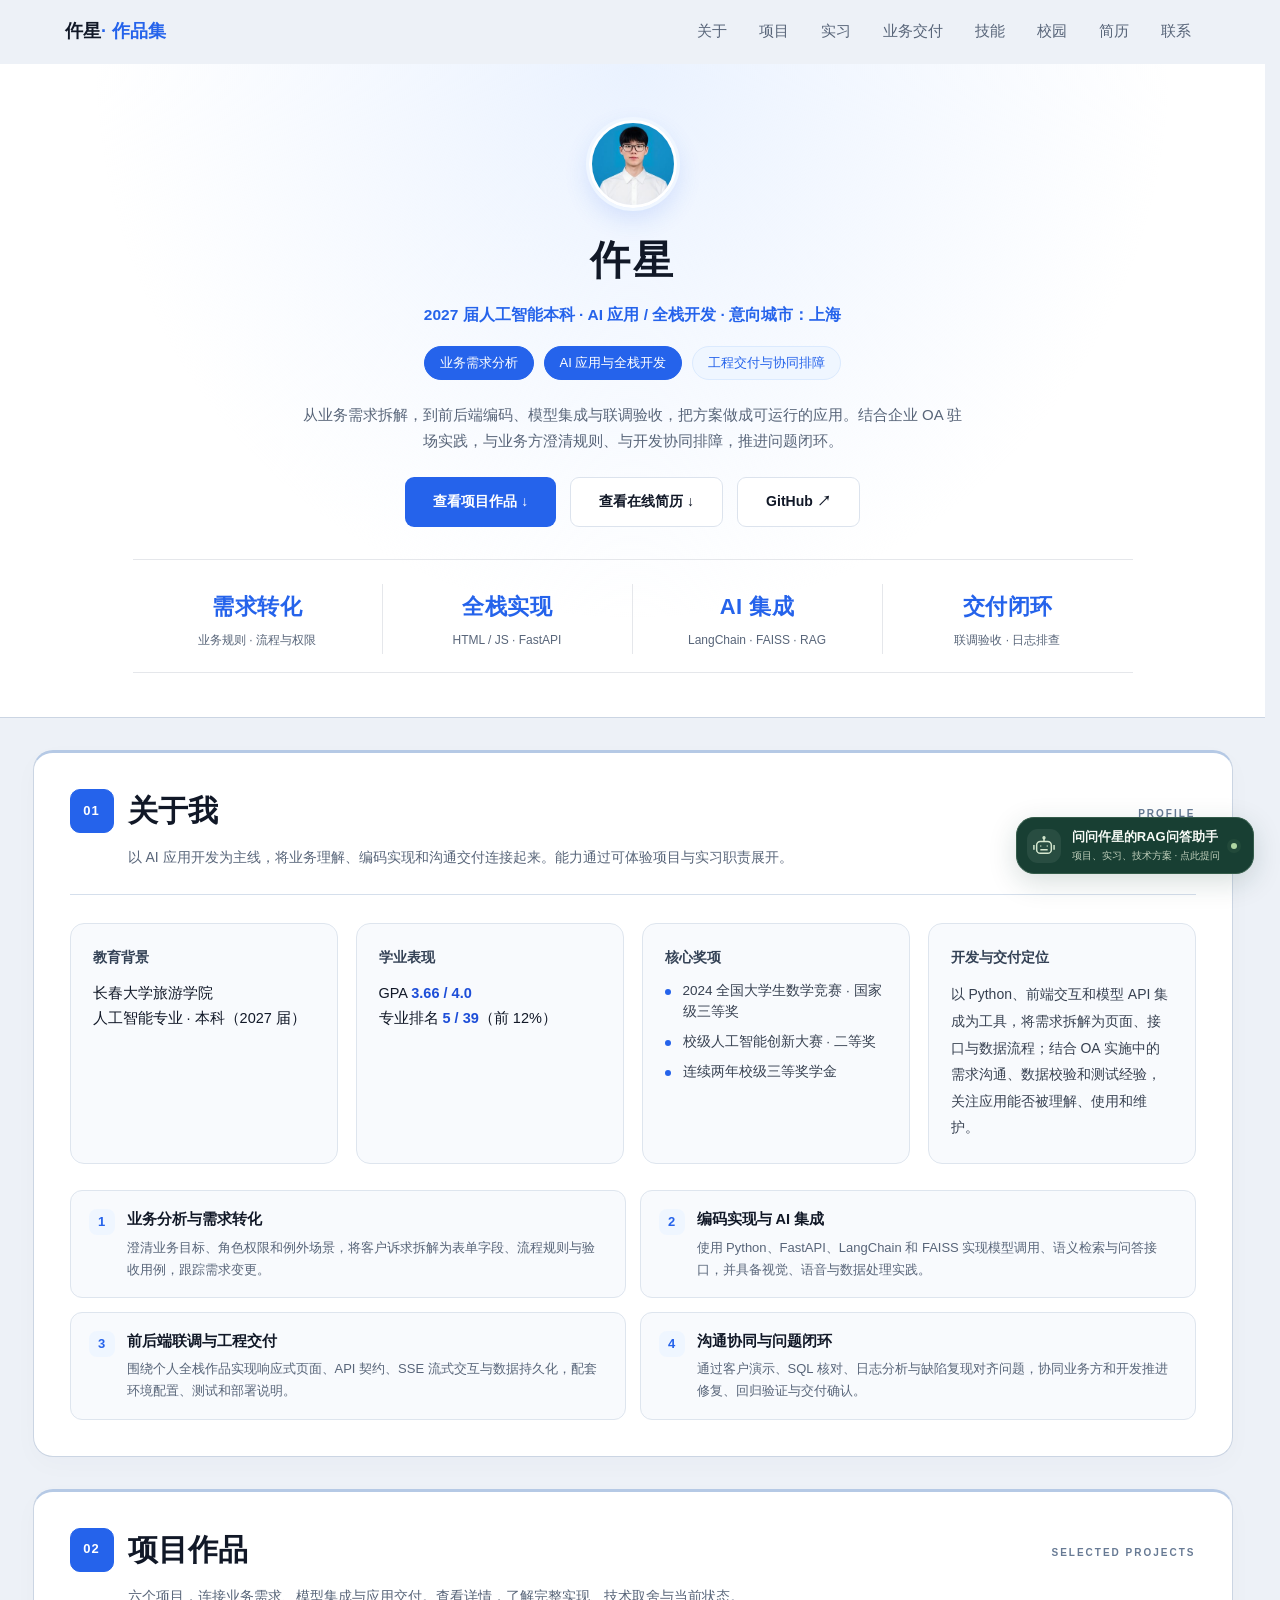
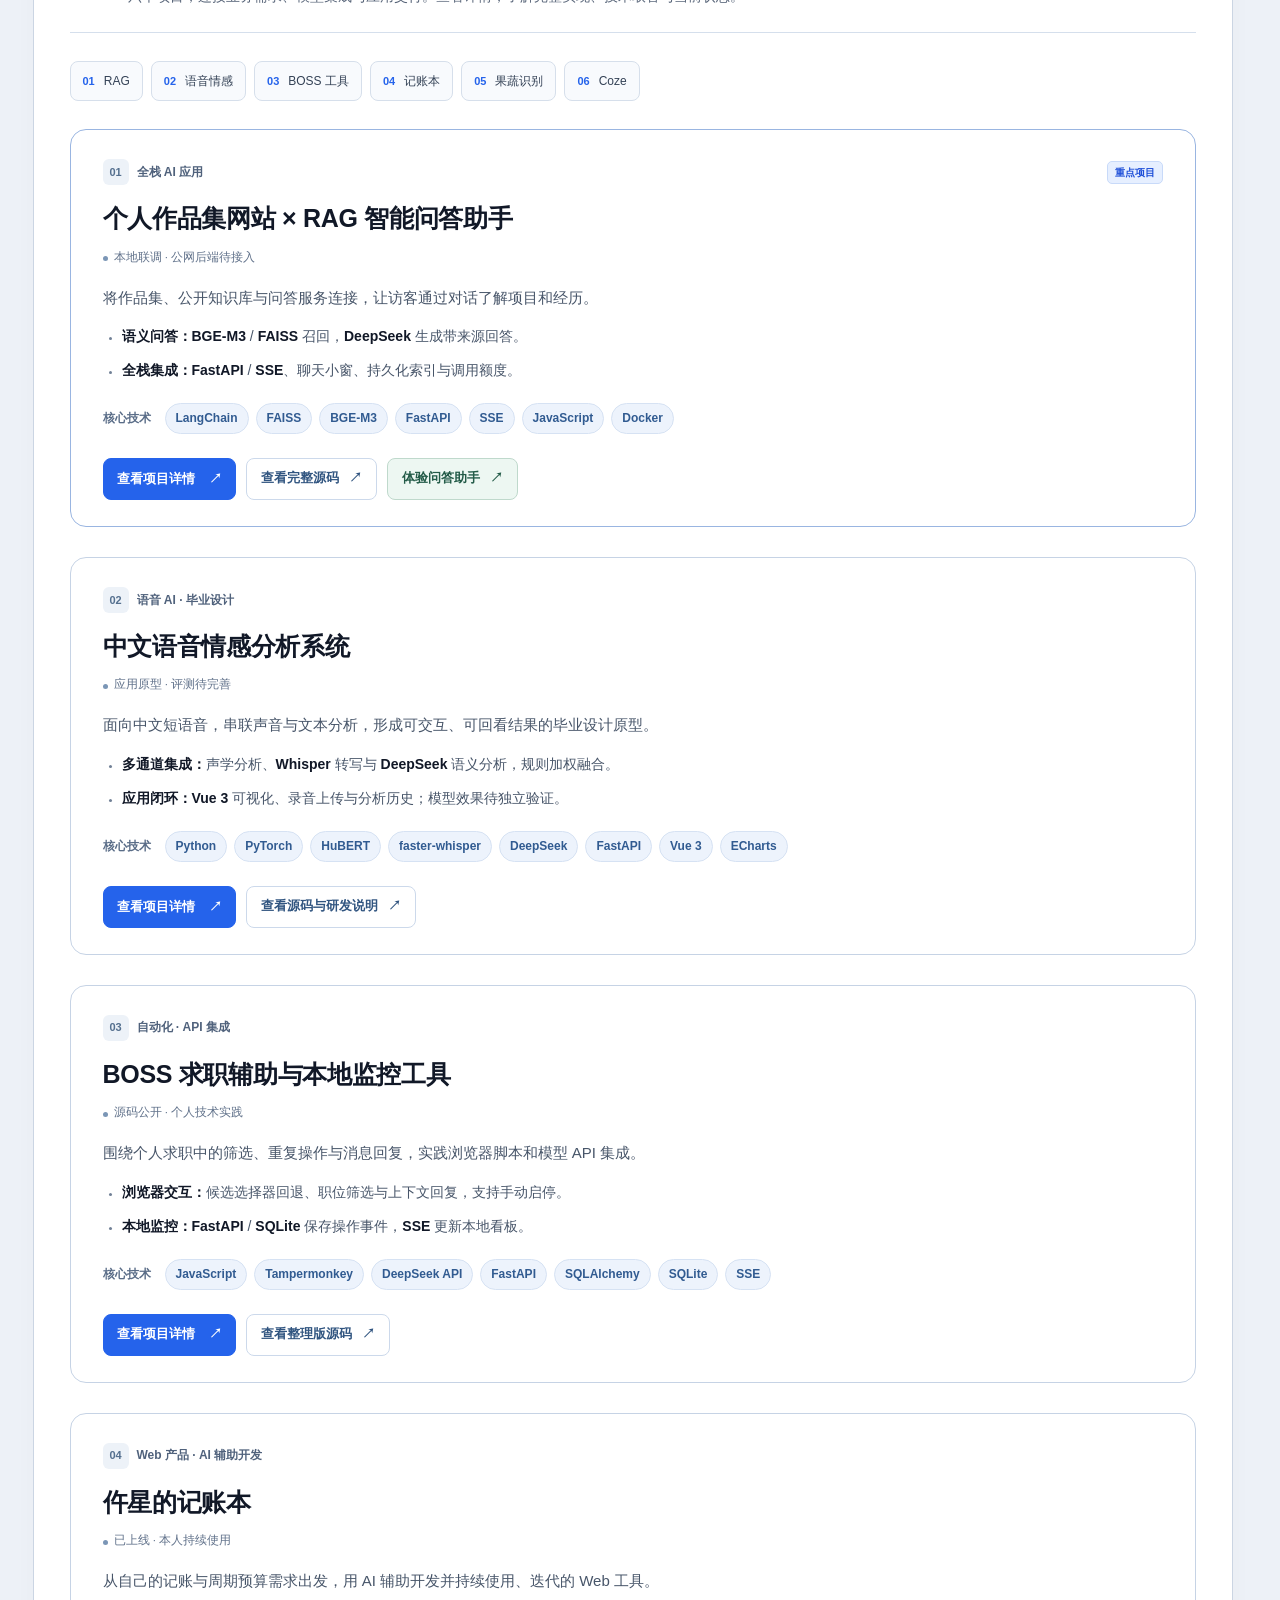
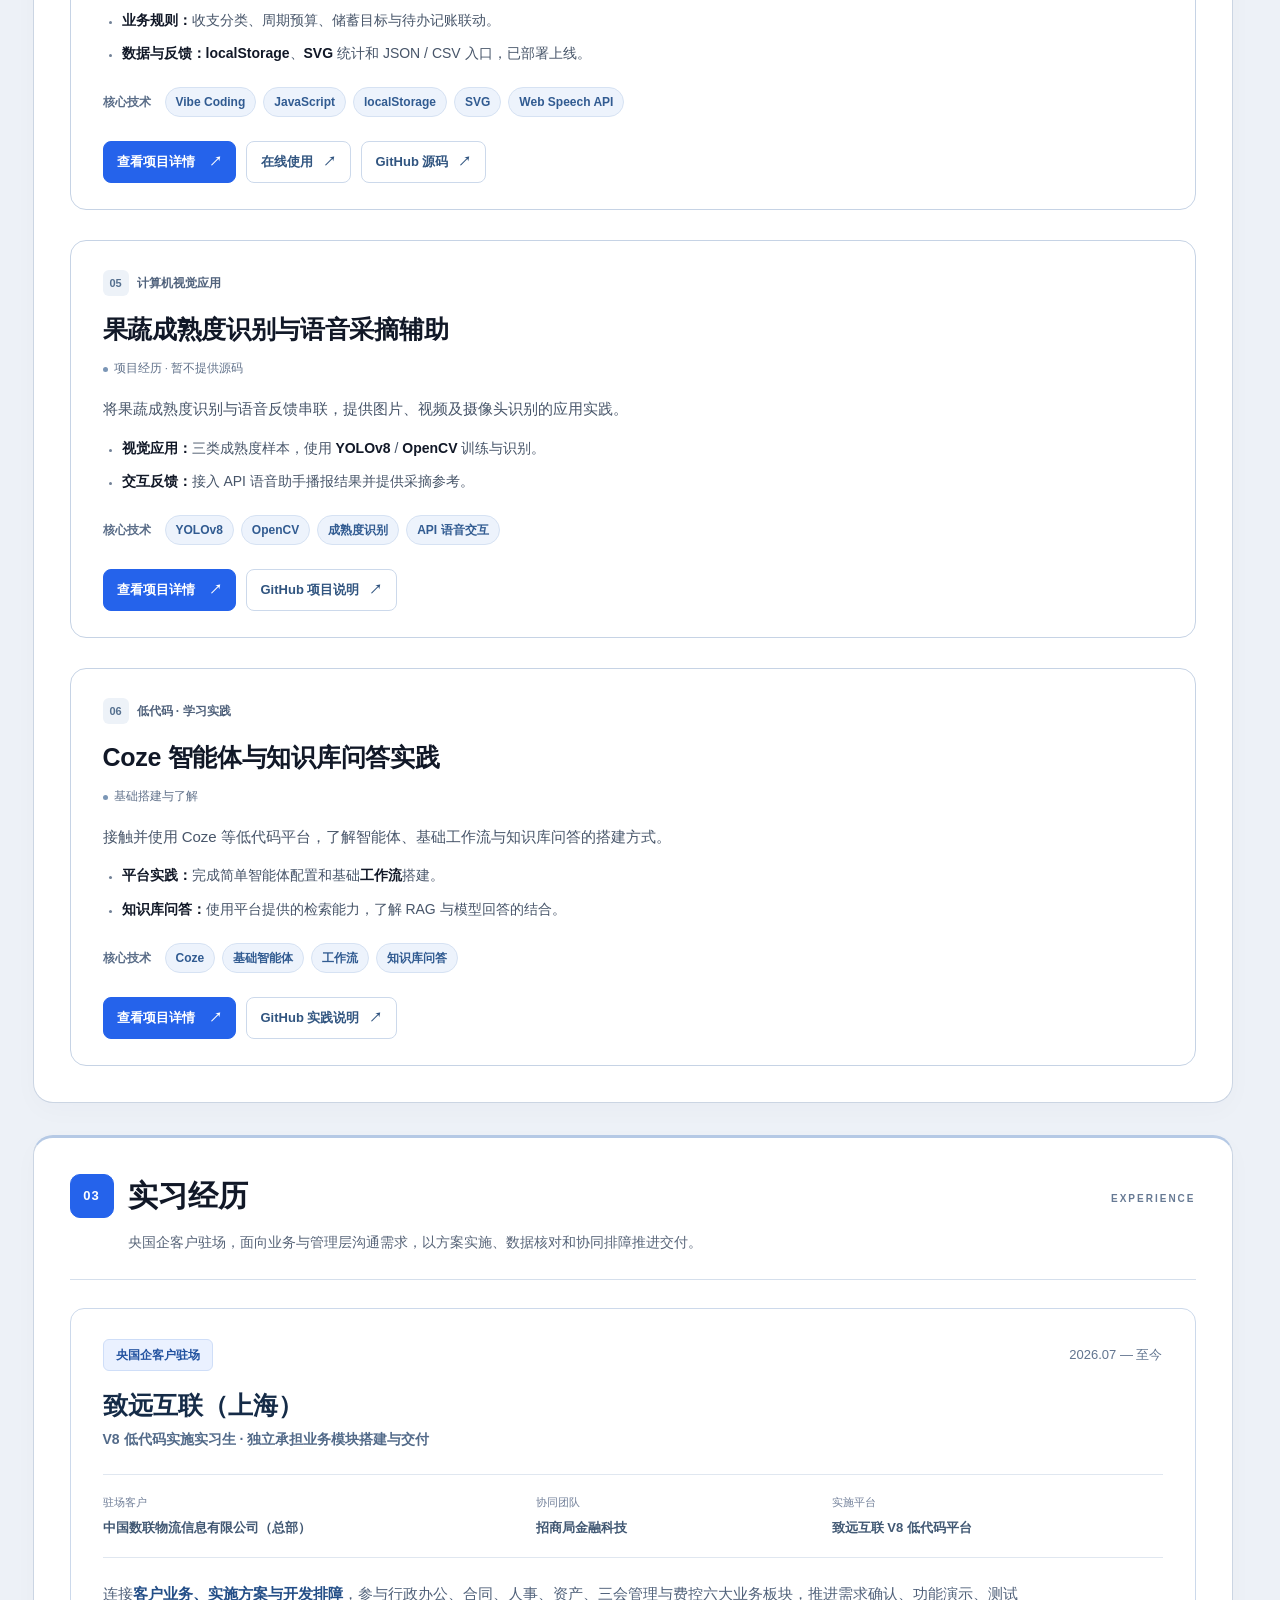
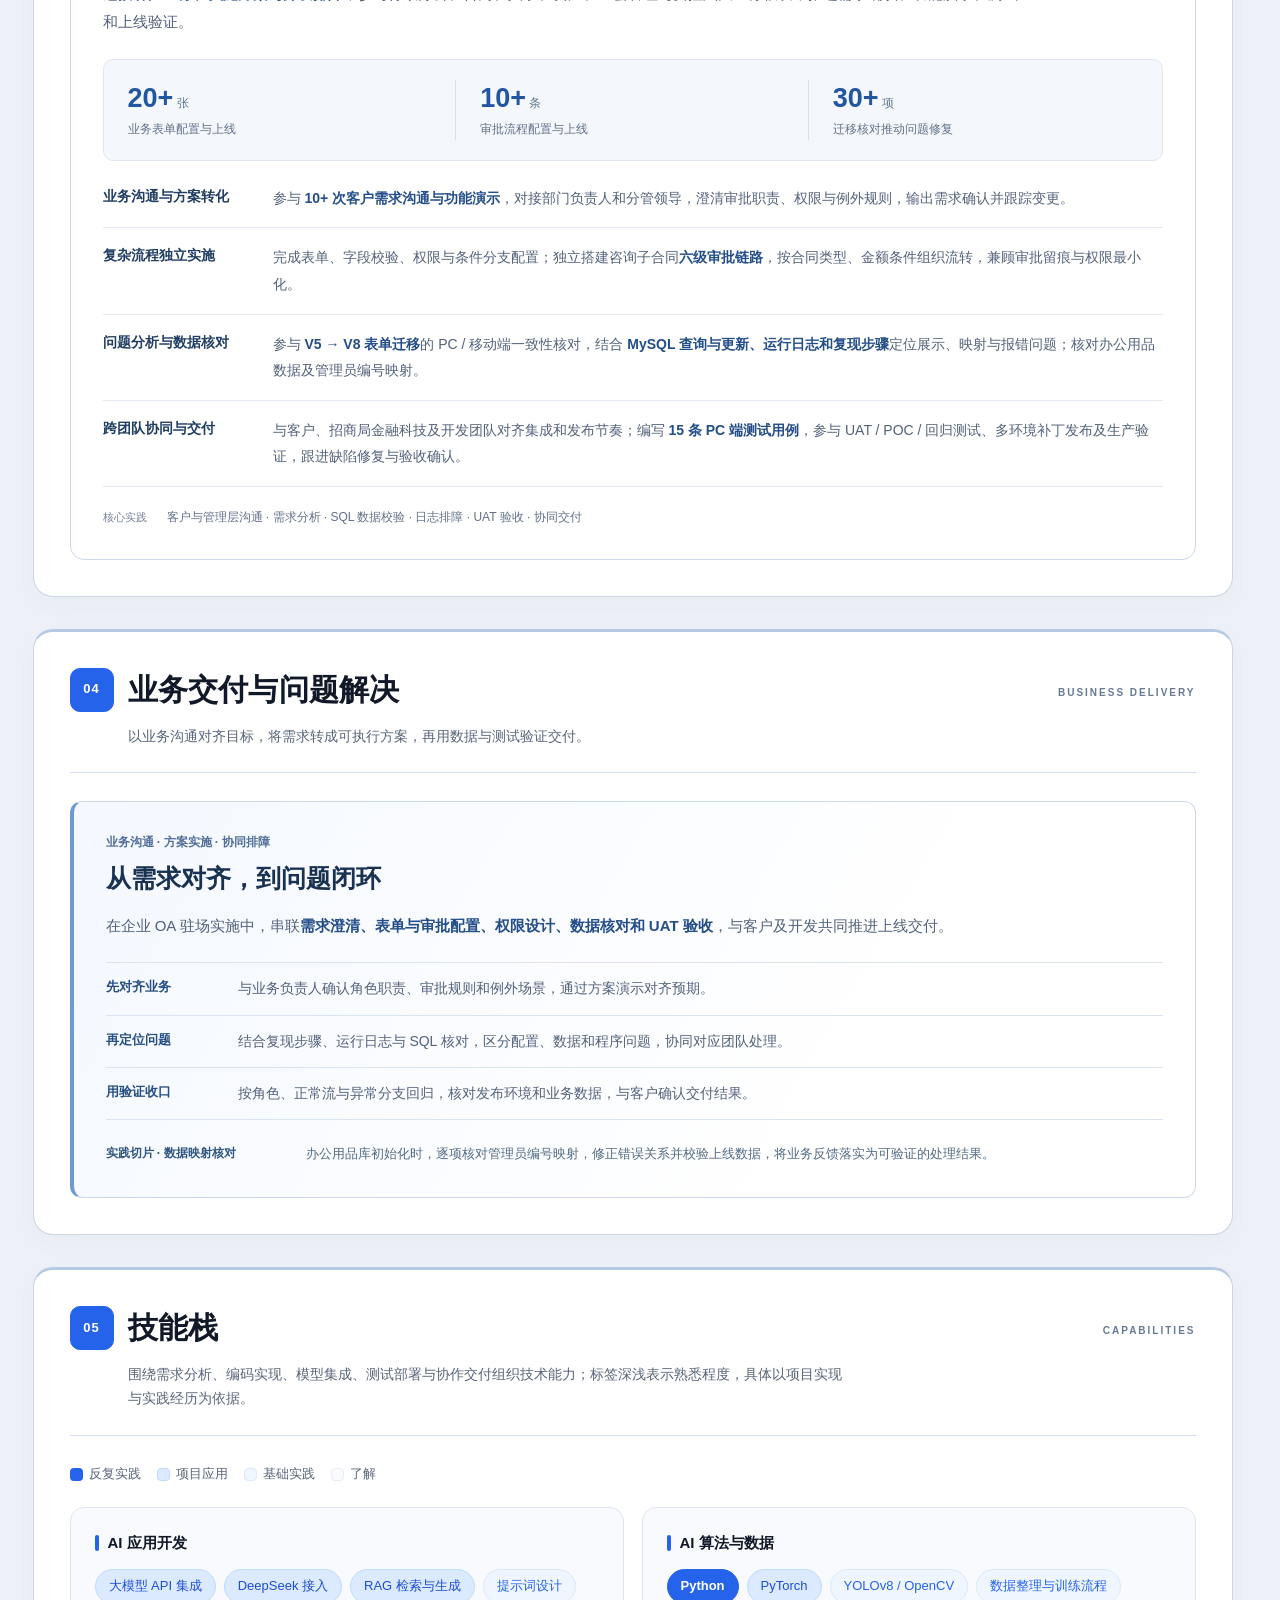
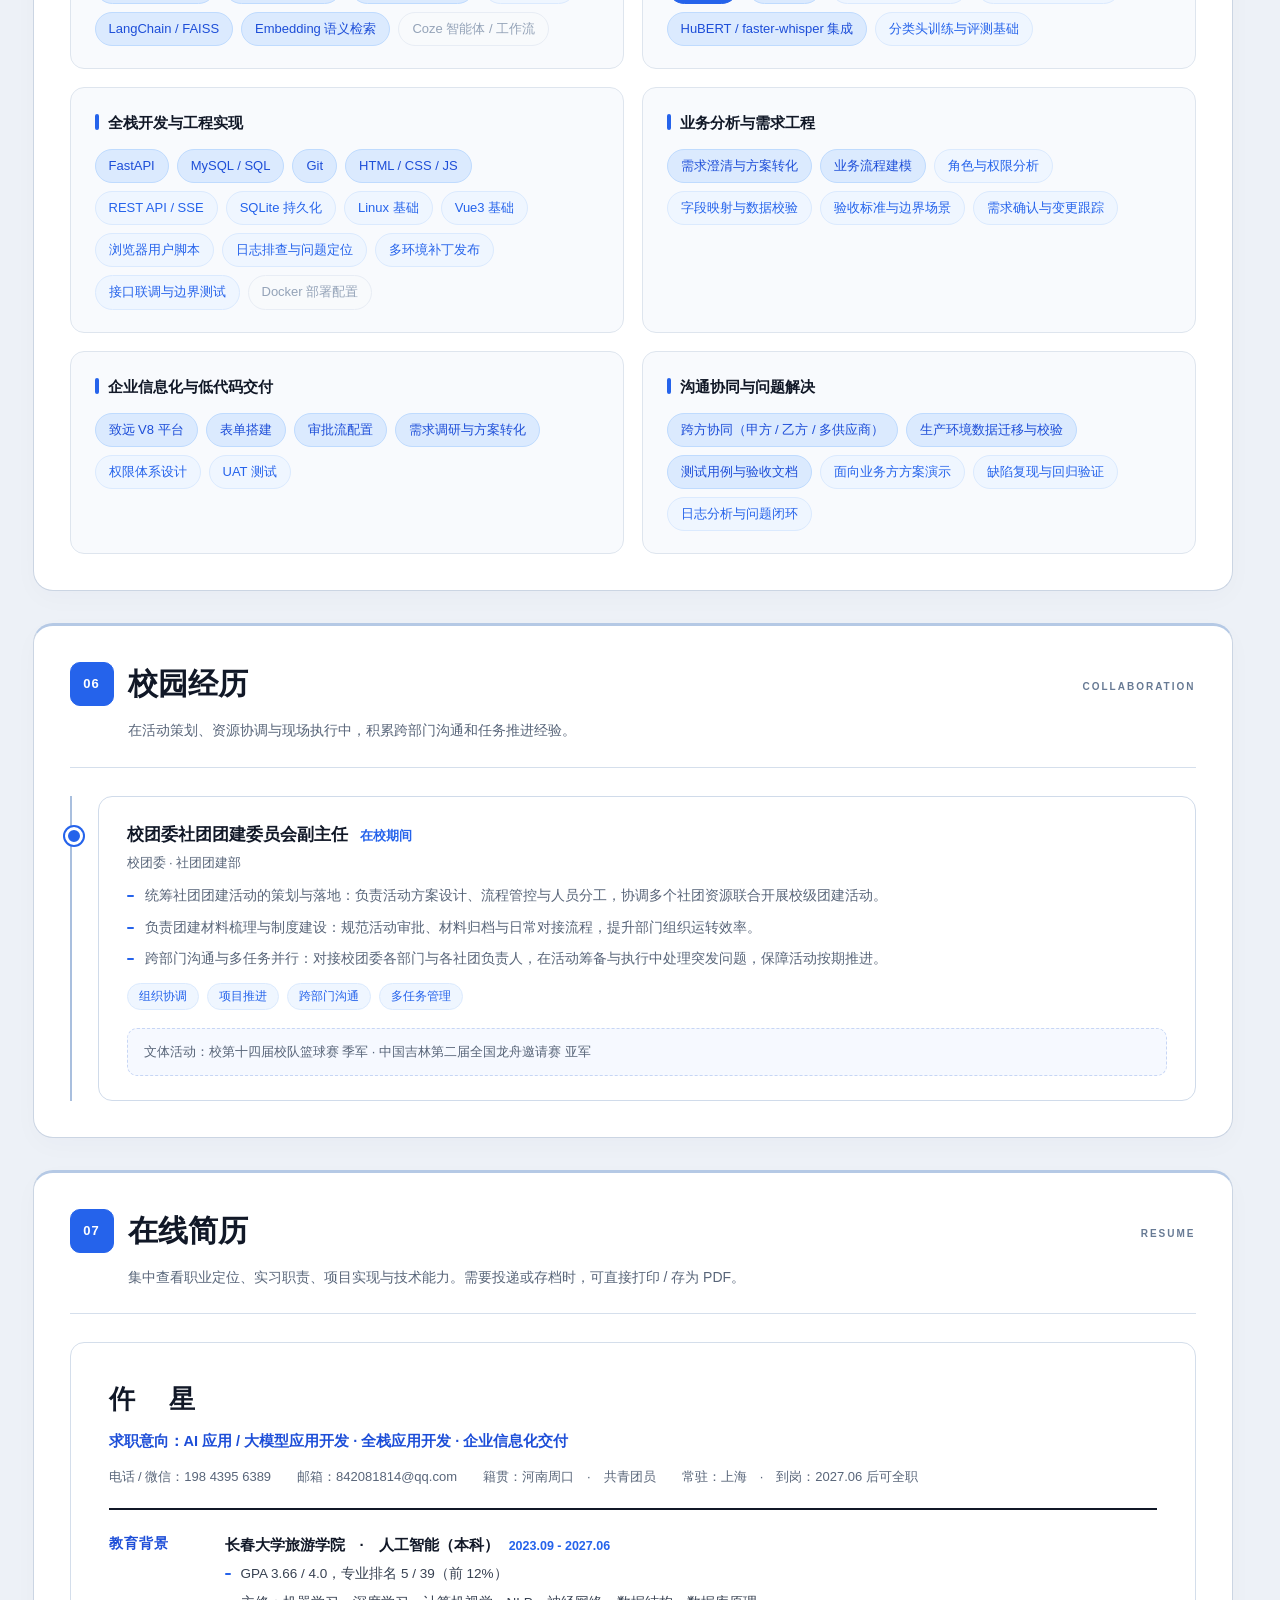
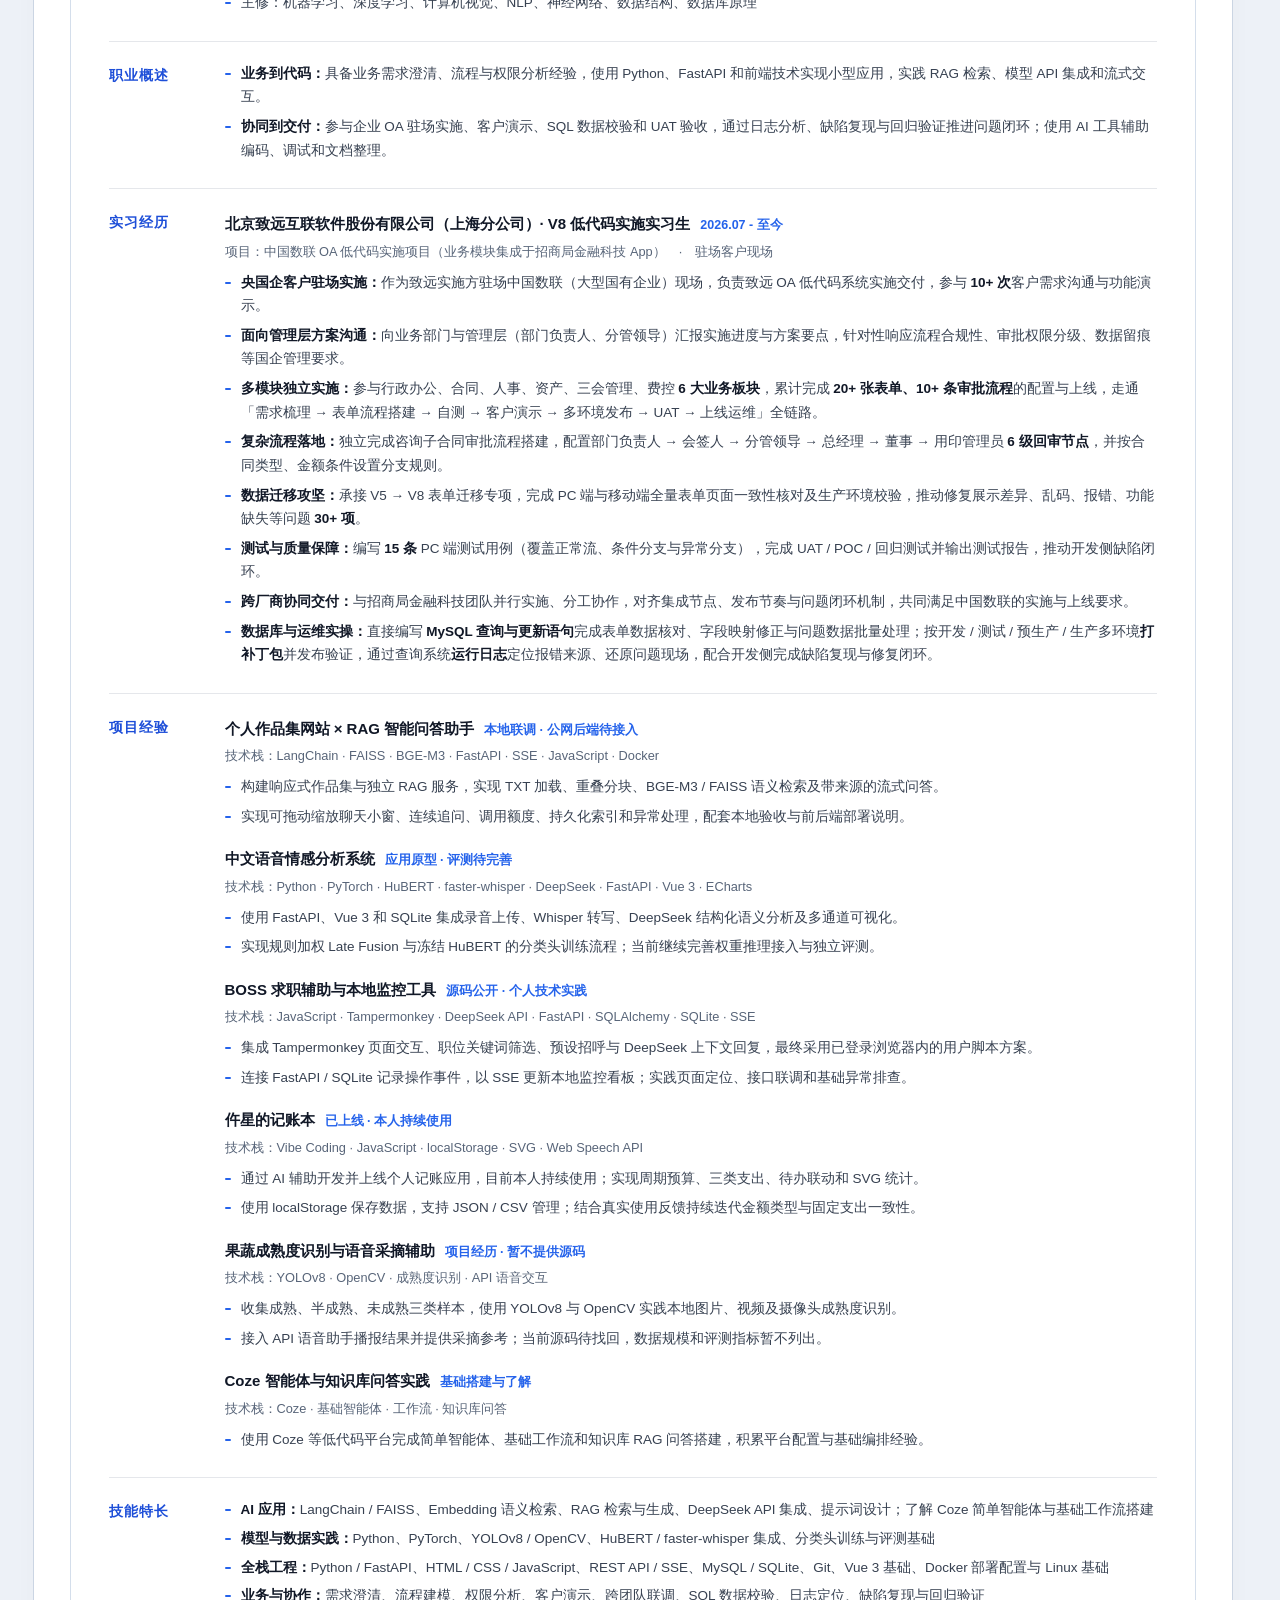
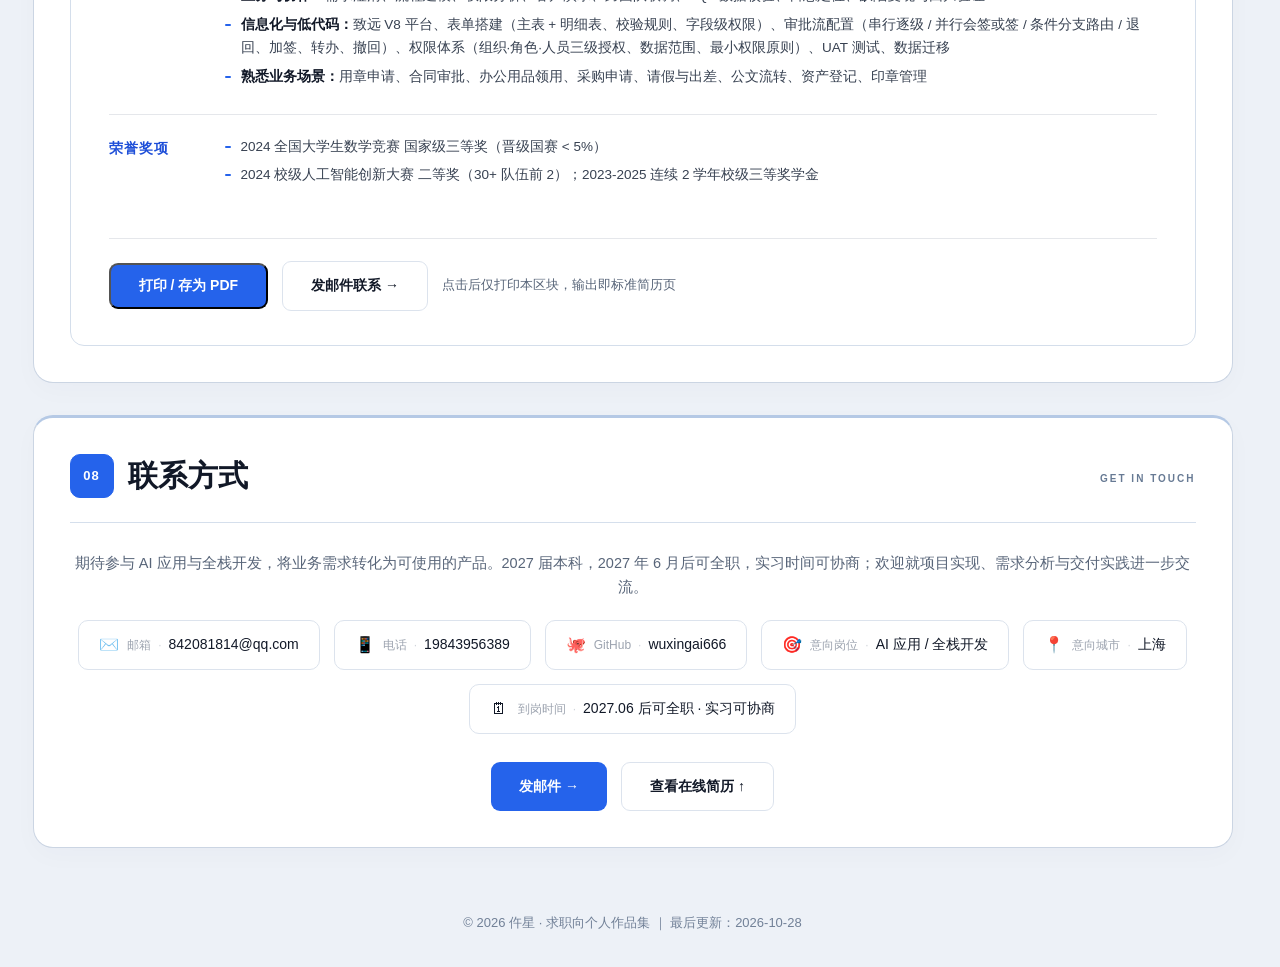
==== commit f74bd799: "Simplify project summaries and organize full details with images" ====
--- a/index.html
+++ b/index.html
@@ -63,9 +63,9 @@
   ════════════════════════════════════════════════════════════
 -->
 <link rel="icon" href="assets/favicon.svg" type="image/svg+xml">
-<link rel="stylesheet" href="css/style.css?v=20261028-delivery">
-<link rel="stylesheet" href="css/assistant.css?v=20261028-delivery">
-<link rel="stylesheet" href="css/layout.css?v=20261028-delivery">
+<link rel="stylesheet" href="css/style.css?v=20261028-editorial">
+<link rel="stylesheet" href="css/assistant.css?v=20261028-editorial">
+<link rel="stylesheet" href="css/layout.css?v=20261028-editorial">
 <!-- ═══ 无 JS 兜底：防止渐显动画未执行导致整页白屏 ═══ -->
 <noscript><style>.reveal{opacity:1 !important;transform:none !important}</style></noscript>
 </head>
@@ -163,25 +163,25 @@
     <div class="sec-head reveal" data-label="SELECTED PROJECTS"><h2 class="sec-title"><span class="sec-no">02</span>项目作品</h2><p class="sec-sub">六个项目，连接业务需求、模型集成与应用交付。查看详情，了解完整实现、技术取舍与当前状态。</p></div>
     <nav class="project-index" aria-label="项目快速定位"><a href="#rag-project"><span>01</span> RAG</a><a href="#speech-project"><span>02</span> 语音情感</a><a href="#boss-project"><span>03</span> BOSS 工具</a><a href="#ledger-project"><span>04</span> 记账本</a><a href="#fruit-project"><span>05</span> 果蔬识别</a><a href="#coze-project"><span>06</span> Coze</a></nav>
     <div class="work-grid"><article class="work-card reveal" id="rag-project" data-project="rag">
-      <figure class="work-cover work-cover-rag"><picture><source media="(max-width:600px)" srcset="assets/portfolio-rag-mobile.svg"><img src="assets/portfolio-rag.svg" alt="个人网站、FastAPI、BGE-M3 与 FAISS 及 DeepSeek 的全栈架构示意" loading="lazy" decoding="async" width="1440" height="540"></picture><figcaption>全栈架构示意</figcaption></figure>
       <div class="work-body">
       <div class="work-kicker"><span class="work-category"><span class="project-rank">01</span>全栈 AI 应用</span><span class="work-feature">重点项目</span></div>
       <h3 class="work-title">个人作品集网站 × RAG 智能问答助手</h3>
       <p class="work-state"><span aria-hidden="true"></span>本地联调 · 公网后端待接入</p>
       <p class="work-summary">将作品集、公开知识库与问答服务连接，让访客通过对话了解项目和经历。</p>
-      <ul class="work-highlights"><li><b>语义问答</b><span><strong class="tech-term">BGE-M3</strong> / <strong class="tech-term">FAISS</strong> 召回，<strong class="tech-term">DeepSeek</strong> 生成带来源回答。</span></li><li><b>全栈集成</b><span><strong class="tech-term">FastAPI</strong> / <strong class="tech-term">SSE</strong>、聊天小窗、持久化索引与调用额度。</span></li></ul>
+      <ul class="work-highlights"><li><b>语义问答：</b><strong class="tech-term">BGE-M3</strong> / <strong class="tech-term">FAISS</strong> 召回，<strong class="tech-term">DeepSeek</strong> 生成带来源回答。</li><li><b>全栈集成：</b><strong class="tech-term">FastAPI</strong> / <strong class="tech-term">SSE</strong>、聊天小窗、持久化索引与调用额度。</li></ul>
       <div class="work-stack"><span class="work-stack-label">核心技术</span><div class="work-tags tags" aria-label="核心技术"><span class="tag">LangChain</span><span class="tag">FAISS</span><span class="tag">BGE-M3</span><span class="tag">FastAPI</span><span class="tag">SSE</span><span class="tag">JavaScript</span><span class="tag">Docker</span></div></div>
       <div class="work-footer">
         <details class="work-detail" id="details-rag" data-title="个人作品集网站 × RAG 智能问答助手" data-rank="01">
           <summary>查看项目详情<span aria-hidden="true">↗</span></summary>
           <div class="work-detail-body">
             <p class="detail-state">全栈 AI 应用 · 本地联调 · 公网后端待接入</p>
-            <p class="detail-intro">面向面试官快速了解个人经历的需求，将作品集网站、公开知识库和独立问答服务组合为完整应用。访客可以浏览项目，也可以通过对话追问实现细节并查看参考来源。</p>
-            <div class="detail-section"><h3>实际实现与职责</h3><ul class="detail-highlights"><li><b>检索与生成</b><p>TextLoader 加载 TXT，LangChain 重叠分块，BGE-M3 向量化与 FAISS 语义召回，再由 DeepSeek 基于资料生成回答。</p></li><li><b>前后端交互</b><p>原生 JavaScript 聊天小窗支持拖动、调整尺寸、SSE 流式回答、停止重试与来源展开；手机端全屏适配。</p></li><li><b>服务与交付</b><p>FastAPI 提供问答接口，配套索引持久化、调用额度、并发限制、边界测试及 Docker / HTTPS 部署配置。</p></li></ul></div>
-            <div class="detail-section"><h3>处理链路</h3><p class="detail-caption">以下为处理流程示意。</p><picture class="detail-flow"><source media="(max-width:600px)" srcset="assets/project-rag-mobile.svg"><img src="assets/project-rag.svg" alt="个人作品集网站 × RAG 智能问答助手处理流程示意：公开资料 → 分块与向量 → FAISS 召回 → 流式问答" loading="lazy" decoding="async"></picture></div>
-            <div class="detail-section"><h3>设计取舍与实践复盘</h3><div class="detail-point"><h4>追问如何保留主题</h4><p>结合最近对话补全检索问题，再进行向量召回；历史帮助理解指代，公开资料作为事实依据。</p></div><div class="detail-point"><h4>知识更新如何生效</h4><p>知识内容、向量模型和切分配置共同生成索引指纹；以 FAISS 二进制与 JSON 保存索引，更新资料后重新建库并重启服务。</p></div><div class="detail-point"><h4>公开体验如何控制成本</h4><p>SQLite 原子预约控制单 IP / 全局额度及并发；浏览器不持有模型密钥，模型文本通过安全 DOM 节点展示。</p></div></div>
+            <section class="detail-section detail-overview"><h3>项目介绍</h3><p class="detail-intro">面向面试官快速了解个人经历的需求，将作品集网站、公开知识库和独立问答服务组合为完整应用。访客可以浏览项目，也可以通过对话追问实现细节并查看参考来源。</p></section>
+            <section class="detail-section"><h3>设计背景与目标</h3><p>面试官需要在浏览作品的同时了解实现细节，因此把个人网站、公开资料和独立问答 API 连接起来，让经历可以被检索、追问和核对来源。</p></section>
+            <section class="detail-section"><h3>核心功能与个人实现</h3><ul class="detail-highlights"><li><b>检索与生成</b><p>TextLoader 加载 TXT，LangChain 重叠分块，BGE-M3 向量化与 FAISS 语义召回，再由 DeepSeek 基于资料生成回答。</p></li><li><b>前后端交互</b><p>原生 JavaScript 聊天小窗支持拖动、调整尺寸、SSE 流式回答、停止重试与来源展开；手机端全屏适配。</p></li><li><b>服务与交付</b><p>FastAPI 提供问答接口，配套索引持久化、调用额度、并发限制、边界测试及 Docker / HTTPS 部署配置。</p></li></ul></section>
+            <section class="detail-section"><h3>技术栈与处理链路</h3><div class="tags"><span class="tag">LangChain</span><span class="tag">FAISS</span><span class="tag">BGE-M3</span><span class="tag">FastAPI</span><span class="tag">SSE</span><span class="tag">JavaScript</span><span class="tag">Docker</span></div><p class="detail-caption">以下为处理流程示意。</p><picture class="detail-flow"><source media="(max-width:600px)" srcset="assets/project-rag-mobile.svg"><img src="assets/project-rag.svg" alt="个人作品集网站 × RAG 智能问答助手处理流程示意：公开资料 → 分块与向量 → FAISS 召回 → 流式问答" loading="lazy" decoding="async"></picture></section>
+            <section class="detail-section"><h3>难点、设计取舍与实践复盘</h3><div class="detail-point"><h4>追问如何保留主题</h4><p>结合最近对话补全检索问题，再进行向量召回；历史帮助理解指代，公开资料作为事实依据。</p></div><div class="detail-point"><h4>知识更新如何生效</h4><p>知识内容、向量模型和切分配置共同生成索引指纹；以 FAISS 二进制与 JSON 保存索引，更新资料后重新建库并重启服务。</p></div><div class="detail-point"><h4>公开体验如何控制成本</h4><p>SQLite 原子预约控制单 IP / 全局额度及并发；浏览器不持有模型密钥，模型文本通过安全 DOM 节点展示。</p></div></section>
+            <section class="detail-section"><h3>项目图片</h3><figure class="detail-media"><picture><source media="(max-width:600px)" srcset="assets/portfolio-rag-mobile.svg"><img src="assets/portfolio-rag.svg" alt="个人网站、FastAPI、BGE-M3 与 FAISS 及 DeepSeek 的全栈架构示意" loading="lazy" decoding="async" width="1440" height="540"></picture><figcaption>全栈架构示意 · 用于说明项目场景与结构。</figcaption></figure></section>
             <div class="detail-section detail-boundary"><h3>当前状态与边界</h3><p>已完成本地真实 API 联调。网站可公开访问；在线生成问答仍需接入公网后端。默认使用云端向量和生成 API。</p></div>
-            <div class="detail-section"><h3>完整技术栈</h3><div class="tags"><span class="tag">LangChain</span><span class="tag">FAISS</span><span class="tag">BGE-M3</span><span class="tag">FastAPI</span><span class="tag">SSE</span><span class="tag">JavaScript</span><span class="tag">Docker</span></div></div>
             <div class="detail-section"><h3>源码与相关入口</h3><div class="detail-links"><a class="detail-link" href="https://github.com/WuxingAi666/ai-application-projects/tree/main/projects/portfolio-rag" target="_blank" rel="noopener noreferrer">查看完整源码 ↗</a></div></div>
           </div>
         </details>
@@ -189,25 +189,25 @@
       </div>
       </div>
     </article><article class="work-card reveal" id="speech-project" data-project="speech">
-      <figure class="work-cover work-cover-speech"><picture><img src="assets/speech-emotion.jpg" alt="语音情感分析的波形、频谱与情感分布界面示意" loading="lazy" decoding="async" width="900" height="570"></picture><figcaption>语音分析界面示意</figcaption></figure>
       <div class="work-body">
       <div class="work-kicker"><span class="work-category"><span class="project-rank">02</span>语音 AI · 毕业设计</span></div>
       <h3 class="work-title">中文语音情感分析系统</h3>
       <p class="work-state"><span aria-hidden="true"></span>应用原型 · 评测待完善</p>
       <p class="work-summary">面向中文短语音，串联声音与文本分析，形成可交互、可回看结果的毕业设计原型。</p>
-      <ul class="work-highlights"><li><b>多通道集成</b><span>声学分析、<strong class="tech-term">Whisper</strong> 转写与 <strong class="tech-term">DeepSeek</strong> 语义分析，规则加权融合。</span></li><li><b>应用闭环</b><span><strong class="tech-term">Vue 3</strong> 可视化、录音上传与分析历史；模型效果待独立验证。</span></li></ul>
+      <ul class="work-highlights"><li><b>多通道集成：</b>声学分析、<strong class="tech-term">Whisper</strong> 转写与 <strong class="tech-term">DeepSeek</strong> 语义分析，规则加权融合。</li><li><b>应用闭环：</b><strong class="tech-term">Vue 3</strong> 可视化、录音上传与分析历史；模型效果待独立验证。</li></ul>
       <div class="work-stack"><span class="work-stack-label">核心技术</span><div class="work-tags tags" aria-label="核心技术"><span class="tag">Python</span><span class="tag">PyTorch</span><span class="tag">HuBERT</span><span class="tag">faster-whisper</span><span class="tag">DeepSeek</span><span class="tag">FastAPI</span><span class="tag">Vue 3</span><span class="tag">ECharts</span></div></div>
       <div class="work-footer">
         <details class="work-detail" id="details-speech" data-title="中文语音情感分析系统" data-rank="02">
           <summary>查看项目详情<span aria-hidden="true">↗</span></summary>
           <div class="work-detail-body">
             <p class="detail-state">语音 AI · 毕业设计 · 应用原型 · 评测待完善</p>
-            <p class="detail-intro">围绕中文短语音的情感分析，搭建录音上传、语音转写、声学与文本语义分析、结果对比和历史管理流程。重点实践语音模型、大模型 API 与前后端应用的集成。</p>
-            <div class="detail-section"><h3>实际实现与职责</h3><ul class="detail-highlights"><li><b>双通道分析</b><p>接入声学分析模块与 faster-whisper 转写，调用 DeepSeek 输出六类情感分布、判断说明和关键短语。</p></li><li><b>决策与展示</b><p>采用按质量标记与置信度规则加权的 Late Fusion；Vue 3 / ECharts 展示声学、语义及融合结果，配套波形、梅尔频谱与语音反馈。</p></li><li><b>训练与服务</b><p>基于本地 1,200 条六类样本编写冻结 HuBERT 特征的分类头训练流程；FastAPI 配合 SQLite 保存分析记录，实现模型按需加载与失败兜底。</p></li></ul></div>
-            <div class="detail-section"><h3>处理链路</h3><p class="detail-caption">以下为处理流程示意。</p><picture class="detail-flow"><source media="(max-width:600px)" srcset="assets/project-speech-mobile.svg"><img src="assets/project-speech.svg" alt="中文语音情感分析系统处理流程示意：录音 / 上传 → 声学与转写 → 语义与融合 → 图表与历史" loading="lazy" decoding="async"></picture></div>
-            <div class="detail-section"><h3>设计取舍与实践复盘</h3><div class="detail-point"><h4>为什么结合声音与文本</h4><p>声学通道关注声音表达，语义通道分析转写内容；统一六类输出后在决策层融合，并保留各通道结果供对照。</p></div><div class="detail-point"><h4>如何组织应用链路</h4><p>音频统一为 16 kHz 单声道，重模型延迟加载并使用加载锁；接口层、模型层、服务层和数据层分工，前端管理录音与分析状态。</p></div><div class="detail-point"><h4>当前研发重点</h4><p>当前 HuBERT 推理尚未加载已保存的分类头权重；需补齐训练与推理接入、独立评测及单通道对照，暂不报告系统准确率。</p></div></div>
+            <section class="detail-section detail-overview"><h3>项目介绍</h3><p class="detail-intro">围绕中文短语音的情感分析，搭建录音上传、语音转写、声学与文本语义分析、结果对比和历史管理流程。重点实践语音模型、大模型 API 与前后端应用的集成。</p></section>
+            <section class="detail-section"><h3>设计背景与目标</h3><p>毕业设计以中文短语音情感分析为场景，结合声音表达与转写内容两个通道，并把模型分析接入录音、上传、可视化与历史回看流程。</p></section>
+            <section class="detail-section"><h3>核心功能与个人实现</h3><ul class="detail-highlights"><li><b>双通道分析</b><p>接入声学分析模块与 faster-whisper 转写，调用 DeepSeek 输出六类情感分布、判断说明和关键短语。</p></li><li><b>决策与展示</b><p>采用按质量标记与置信度规则加权的 Late Fusion；Vue 3 / ECharts 展示声学、语义及融合结果，配套波形、梅尔频谱与语音反馈。</p></li><li><b>训练与服务</b><p>基于本地 1,200 条六类样本编写冻结 HuBERT 特征的分类头训练流程；FastAPI 配合 SQLite 保存分析记录，实现模型按需加载与失败兜底。</p></li></ul></section>
+            <section class="detail-section"><h3>技术栈与处理链路</h3><div class="tags"><span class="tag">Python</span><span class="tag">PyTorch</span><span class="tag">HuBERT</span><span class="tag">faster-whisper</span><span class="tag">DeepSeek</span><span class="tag">FastAPI</span><span class="tag">Vue 3</span><span class="tag">ECharts</span></div><p class="detail-caption">以下为处理流程示意。</p><picture class="detail-flow"><source media="(max-width:600px)" srcset="assets/project-speech-mobile.svg"><img src="assets/project-speech.svg" alt="中文语音情感分析系统处理流程示意：录音 / 上传 → 声学与转写 → 语义与融合 → 图表与历史" loading="lazy" decoding="async"></picture></section>
+            <section class="detail-section"><h3>难点、设计取舍与实践复盘</h3><div class="detail-point"><h4>为什么结合声音与文本</h4><p>声学通道关注声音表达，语义通道分析转写内容；统一六类输出后在决策层融合，并保留各通道结果供对照。</p></div><div class="detail-point"><h4>如何组织应用链路</h4><p>音频统一为 16 kHz 单声道，重模型延迟加载并使用加载锁；接口层、模型层、服务层和数据层分工，前端管理录音与分析状态。</p></div><div class="detail-point"><h4>当前研发重点</h4><p>当前 HuBERT 推理尚未加载已保存的分类头权重；需补齐训练与推理接入、独立评测及单通道对照，暂不报告系统准确率。</p></div></section>
+            <section class="detail-section"><h3>项目图片</h3><figure class="detail-media"><picture><img src="assets/speech-emotion.jpg" alt="语音情感分析的波形、频谱与情感分布界面示意" loading="lazy" decoding="async" width="900" height="570"></picture><figcaption>语音分析界面示意 · 用于说明项目场景与结构。</figcaption></figure></section>
             <div class="detail-section detail-boundary"><h3>当前状态与边界</h3><p>毕业设计初版。训练为冻结 HuBERT 特征后训练分类头；默认融合是规则驱动的 Late Fusion，算法效果仍需独立验证。</p></div>
-            <div class="detail-section"><h3>完整技术栈</h3><div class="tags"><span class="tag">Python</span><span class="tag">PyTorch</span><span class="tag">HuBERT</span><span class="tag">faster-whisper</span><span class="tag">DeepSeek</span><span class="tag">FastAPI</span><span class="tag">Vue 3</span><span class="tag">ECharts</span></div></div>
             <div class="detail-section"><h3>源码与相关入口</h3><div class="detail-links"><a class="detail-link" href="https://github.com/WuxingAi666/ai-application-projects/tree/main/projects/speech-emotion" target="_blank" rel="noopener noreferrer">查看源码与研发说明 ↗</a></div></div>
           </div>
         </details>
@@ -215,25 +215,25 @@
       </div>
       </div>
     </article><article class="work-card reveal" id="boss-project" data-project="boss">
-      <figure class="work-cover work-cover-boss"><picture><img src="assets/boss-dashboard.jpg" alt="求职辅助工具的本地事件记录与统计看板示意" loading="lazy" decoding="async" width="1536" height="972"></picture><figcaption>本地监控看板示意</figcaption></figure>
       <div class="work-body">
       <div class="work-kicker"><span class="work-category"><span class="project-rank">03</span>自动化 · API 集成</span></div>
       <h3 class="work-title">BOSS 求职辅助与本地监控工具</h3>
       <p class="work-state"><span aria-hidden="true"></span>源码公开 · 个人技术实践</p>
       <p class="work-summary">围绕个人求职中的筛选、重复操作与消息回复，实践浏览器脚本和模型 API 集成。</p>
-      <ul class="work-highlights"><li><b>浏览器交互</b><span>候选选择器回退、职位筛选与上下文回复，支持手动启停。</span></li><li><b>本地监控</b><span><strong class="tech-term">FastAPI</strong> / <strong class="tech-term">SQLite</strong> 保存操作事件，<strong class="tech-term">SSE</strong> 更新本地看板。</span></li></ul>
+      <ul class="work-highlights"><li><b>浏览器交互：</b>候选选择器回退、职位筛选与上下文回复，支持手动启停。</li><li><b>本地监控：</b><strong class="tech-term">FastAPI</strong> / <strong class="tech-term">SQLite</strong> 保存操作事件，<strong class="tech-term">SSE</strong> 更新本地看板。</li></ul>
       <div class="work-stack"><span class="work-stack-label">核心技术</span><div class="work-tags tags" aria-label="核心技术"><span class="tag">JavaScript</span><span class="tag">Tampermonkey</span><span class="tag">DeepSeek API</span><span class="tag">FastAPI</span><span class="tag">SQLAlchemy</span><span class="tag">SQLite</span><span class="tag">SSE</span></div></div>
       <div class="work-footer">
         <details class="work-detail" id="details-boss" data-title="BOSS 求职辅助与本地监控工具" data-rank="03">
           <summary>查看项目详情<span aria-hidden="true">↗</span></summary>
           <div class="work-detail-body">
             <p class="detail-state">自动化 · API 集成 · 源码公开 · 个人技术实践</p>
-            <p class="detail-intro">围绕个人求职中的职位筛选、重复操作与消息回复，采用 Tampermonkey 浏览器脚本连接 DeepSeek，并以本地 FastAPI 服务记录操作事件、展示统计与运行反馈。</p>
-            <div class="detail-section"><h3>实际实现与职责</h3><ul class="detail-highlights"><li><b>浏览器交互</b><p>集中维护多组候选选择器，处理职位包含 / 排除筛选、滚动翻页、焦点与输入事件；提供手动启停和运行日志。</p></li><li><b>模型调用</b><p>使用最近八条聊天消息作为上下文调用 DeepSeek 生成回复；招呼语使用用户预设内容，配置通过 GM 存储保留。</p></li><li><b>本地监控</b><p>FastAPI 接收事件，SQLAlchemy / SQLite 保存记录与每日计数，SSE 向看板推送更新，并提供本地简历图片接口。</p></li></ul></div>
-            <div class="detail-section"><h3>处理链路</h3><p class="detail-caption">以下为处理流程示意。</p><picture class="detail-flow"><source media="(max-width:600px)" srcset="assets/project-boss-mobile.svg"><img src="assets/project-boss.svg" alt="BOSS 求职辅助与本地监控工具处理流程示意：页面与筛选 → 预设招呼 / 回复 → 本地事件记录 → SSE 看板" loading="lazy" decoding="async"></picture></div>
-            <div class="detail-section"><h3>设计取舍与实践复盘</h3><div class="detail-point"><h4>方案怎样演变</h4><p>最初尝试程序启动浏览器并由本人登录，但出现空白页、未完成该方案；最终改为在已登录浏览器内运行用户脚本。空白页根因尚未确定。</p></div><div class="detail-point"><h4>页面定位怎样处理</h4><p>针对元素抓取不准，集中配置候选选择器并依次尝试，兼容点击、焦点和输入事件。平台页面变化仍可能导致脚本失效。</p></div><div class="detail-point"><h4>如何理解统计结果</h4><p>看板统计来自脚本上报的操作事件，不等于平台确认投递成功；尚需完善在途请求取消、会话一致性和发送确认。</p></div></div>
+            <section class="detail-section detail-overview"><h3>项目介绍</h3><p class="detail-intro">围绕个人求职中的职位筛选、重复操作与消息回复，采用 Tampermonkey 浏览器脚本连接 DeepSeek，并以本地 FastAPI 服务记录操作事件、展示统计与运行反馈。</p></section>
+            <section class="detail-section"><h3>设计背景与目标</h3><p>围绕个人求职中重复筛选职位、操作页面和回复消息的需求开展实践。早期独立浏览器方案未能落地，最终使用本人已登录浏览器中的用户脚本连接模型与本地监控。</p></section>
+            <section class="detail-section"><h3>核心功能与个人实现</h3><ul class="detail-highlights"><li><b>浏览器交互</b><p>集中维护多组候选选择器，处理职位包含 / 排除筛选、滚动翻页、焦点与输入事件；提供手动启停和运行日志。</p></li><li><b>模型调用</b><p>使用最近八条聊天消息作为上下文调用 DeepSeek 生成回复；招呼语使用用户预设内容，配置通过 GM 存储保留。</p></li><li><b>本地监控</b><p>FastAPI 接收事件，SQLAlchemy / SQLite 保存记录与每日计数，SSE 向看板推送更新，并提供本地简历图片接口。</p></li></ul></section>
+            <section class="detail-section"><h3>技术栈与处理链路</h3><div class="tags"><span class="tag">JavaScript</span><span class="tag">Tampermonkey</span><span class="tag">DeepSeek API</span><span class="tag">FastAPI</span><span class="tag">SQLAlchemy</span><span class="tag">SQLite</span><span class="tag">SSE</span></div><p class="detail-caption">以下为处理流程示意。</p><picture class="detail-flow"><source media="(max-width:600px)" srcset="assets/project-boss-mobile.svg"><img src="assets/project-boss.svg" alt="BOSS 求职辅助与本地监控工具处理流程示意：页面与筛选 → 预设招呼 / 回复 → 本地事件记录 → SSE 看板" loading="lazy" decoding="async"></picture></section>
+            <section class="detail-section"><h3>难点、设计取舍与实践复盘</h3><div class="detail-point"><h4>方案怎样演变</h4><p>最初尝试程序启动浏览器并由本人登录，但出现空白页、未完成该方案；最终改为在已登录浏览器内运行用户脚本。空白页根因尚未确定。</p></div><div class="detail-point"><h4>页面定位怎样处理</h4><p>针对元素抓取不准，集中配置候选选择器并依次尝试，兼容点击、焦点和输入事件。平台页面变化仍可能导致脚本失效。</p></div><div class="detail-point"><h4>如何理解统计结果</h4><p>看板统计来自脚本上报的操作事件，不等于平台确认投递成功；尚需完善在途请求取消、会话一致性和发送确认。</p></div></section>
+            <section class="detail-section"><h3>项目图片</h3><figure class="detail-media"><picture><img src="assets/boss-dashboard.jpg" alt="求职辅助工具的本地事件记录与统计看板示意" loading="lazy" decoding="async" width="1536" height="972"></picture><figcaption>本地监控看板示意 · 用于说明项目场景与结构。</figcaption></figure></section>
             <div class="detail-section detail-boundary"><h3>当前状态与边界</h3><p>仅展示个人技术实践。实际遇到过元素定位与平台拦截问题，尚未证明可靠解决；不宣称绕过检测或无人值守运行。</p></div>
-            <div class="detail-section"><h3>完整技术栈</h3><div class="tags"><span class="tag">JavaScript</span><span class="tag">Tampermonkey</span><span class="tag">DeepSeek API</span><span class="tag">FastAPI</span><span class="tag">SQLAlchemy</span><span class="tag">SQLite</span><span class="tag">SSE</span></div></div>
             <div class="detail-section"><h3>源码与相关入口</h3><div class="detail-links"><a class="detail-link" href="https://github.com/WuxingAi666/ai-application-projects/tree/main/projects/boss-assistant" target="_blank" rel="noopener noreferrer">查看整理版源码 ↗</a></div></div>
           </div>
         </details>
@@ -241,25 +241,25 @@
       </div>
       </div>
     </article><article class="work-card reveal" id="ledger-project" data-project="ledger">
-      <figure class="work-cover work-cover-ledger"><picture><img src="assets/ledger-live.jpg" alt="个人记账本的收支记录与统计界面示意" loading="lazy" decoding="async" width="900" height="568"></picture><figcaption>记账功能界面示意</figcaption></figure>
       <div class="work-body">
       <div class="work-kicker"><span class="work-category"><span class="project-rank">04</span>Web 产品 · AI 辅助开发</span></div>
       <h3 class="work-title">仵星的记账本</h3>
       <p class="work-state"><span aria-hidden="true"></span>已上线 · 本人持续使用</p>
       <p class="work-summary">从自己的记账与周期预算需求出发，用 AI 辅助开发并持续使用、迭代的 Web 工具。</p>
-      <ul class="work-highlights"><li><b>业务规则</b><span>收支分类、周期预算、储蓄目标与待办记账联动。</span></li><li><b>数据与反馈</b><span><strong class="tech-term">localStorage</strong>、<strong class="tech-term">SVG</strong> 统计和 JSON / CSV 入口，已部署上线。</span></li></ul>
+      <ul class="work-highlights"><li><b>业务规则：</b>收支分类、周期预算、储蓄目标与待办记账联动。</li><li><b>数据与反馈：</b><strong class="tech-term">localStorage</strong>、<strong class="tech-term">SVG</strong> 统计和 JSON / CSV 入口，已部署上线。</li></ul>
       <div class="work-stack"><span class="work-stack-label">核心技术</span><div class="work-tags tags" aria-label="核心技术"><span class="tag">Vibe Coding</span><span class="tag">JavaScript</span><span class="tag">localStorage</span><span class="tag">SVG</span><span class="tag">Web Speech API</span></div></div>
       <div class="work-footer">
         <details class="work-detail" id="details-ledger" data-title="仵星的记账本" data-rank="04">
           <summary>查看项目详情<span aria-hidden="true">↗</span></summary>
           <div class="work-detail-body">
             <p class="detail-state">Web 产品 · AI 辅助开发 · 已上线 · 本人持续使用</p>
-            <p class="detail-intro">从个人记账与发薪周期预算需求出发，通过 AI 辅助开发构建零依赖单文件应用，并在 GitHub Pages 部署。持续使用中逐步完善业务规则、数据兼容与交互。</p>
-            <div class="detail-section"><h3>实际实现与职责</h3><ul class="detail-highlights"><li><b>业务规则</b><p>日常 / 大额 / 固定支出、自定义周期分组、预算与储蓄目标、待办完成关联记账。</p></li><li><b>输入与统计</b><p>快捷模板、浏览器语音识别加规则解析、筛选查询，以及原生 SVG 分类占比和收支图表。</p></li><li><b>持久化与迭代</b><p>localStorage 分模块保存，提供 JSON / CSV 与快照入口；Git 记录保留金额类型、固定支出同步和日均统计等迭代。</p></li></ul></div>
-            <div class="detail-section"><h3>处理链路</h3><p class="detail-caption">以下为处理流程示意。</p><picture class="detail-flow"><source media="(max-width:600px)" srcset="assets/project-ledger-mobile.svg"><img src="assets/project-ledger.svg" alt="仵星的记账本处理流程示意：日常收支 → 周期与预算 → 本地持久化 → 统计与备份" loading="lazy" decoding="async"></picture></div>
-            <div class="detail-section"><h3>设计取舍与实践复盘</h3><div class="detail-point"><h4>从使用中发现问题</h4><p>金额字符串参与求和曾造成总额异常，因此同时处理输入转换、核算与旧字段类型迁移。</p></div><div class="detail-point"><h4>数据生命周期</h4><p>删除周期分组时保留手动记录，清理相应自动固定支出；当前继续完善备份结构、月末扣款日和跨周期核算。</p></div></div>
+            <section class="detail-section detail-overview"><h3>项目介绍</h3><p class="detail-intro">从个人记账与发薪周期预算需求出发，通过 AI 辅助开发构建零依赖单文件应用，并在 GitHub Pages 部署。持续使用中逐步完善业务规则、数据兼容与交互。</p></section>
+            <section class="detail-section"><h3>设计背景与目标</h3><p>从本人持续记账的实际需求出发，借助 AI 辅助开发搭建收支记录、周期预算与统计应用，再根据真实使用反馈持续迭代。</p></section>
+            <section class="detail-section"><h3>核心功能与个人实现</h3><ul class="detail-highlights"><li><b>业务规则</b><p>日常 / 大额 / 固定支出、自定义周期分组、预算与储蓄目标、待办完成关联记账。</p></li><li><b>输入与统计</b><p>快捷模板、浏览器语音识别加规则解析、筛选查询，以及原生 SVG 分类占比和收支图表。</p></li><li><b>持久化与迭代</b><p>localStorage 分模块保存，提供 JSON / CSV 与快照入口；Git 记录保留金额类型、固定支出同步和日均统计等迭代。</p></li></ul></section>
+            <section class="detail-section"><h3>技术栈与处理链路</h3><div class="tags"><span class="tag">Vibe Coding</span><span class="tag">JavaScript</span><span class="tag">localStorage</span><span class="tag">SVG</span><span class="tag">Web Speech API</span></div><p class="detail-caption">以下为处理流程示意。</p><picture class="detail-flow"><source media="(max-width:600px)" srcset="assets/project-ledger-mobile.svg"><img src="assets/project-ledger.svg" alt="仵星的记账本处理流程示意：日常收支 → 周期与预算 → 本地持久化 → 统计与备份" loading="lazy" decoding="async"></picture></section>
+            <section class="detail-section"><h3>难点、设计取舍与实践复盘</h3><div class="detail-point"><h4>从使用中发现问题</h4><p>金额字符串参与求和曾造成总额异常，因此同时处理输入转换、核算与旧字段类型迁移。</p></div><div class="detail-point"><h4>数据生命周期</h4><p>删除周期分组时保留手动记录，清理相应自动固定支出；当前继续完善备份结构、月末扣款日和跨周期核算。</p></div></section>
+            <section class="detail-section"><h3>项目图片</h3><figure class="detail-media"><picture><img src="assets/ledger-live.jpg" alt="个人记账本的收支记录与统计界面示意" loading="lazy" decoding="async" width="900" height="568"></picture><figcaption>记账功能界面示意 · 用于说明项目场景与结构。</figcaption></figure></section>
             <div class="detail-section detail-boundary"><h3>当前状态与边界</h3><p>数据保存在当前浏览器，不提供云同步。核心记账可本地运行；语音识别依浏览器支持。</p></div>
-            <div class="detail-section"><h3>完整技术栈</h3><div class="tags"><span class="tag">Vibe Coding</span><span class="tag">JavaScript</span><span class="tag">localStorage</span><span class="tag">SVG</span><span class="tag">Web Speech API</span></div></div>
             <div class="detail-section"><h3>源码与相关入口</h3><div class="detail-links"><a class="detail-link" href="https://wuxingai666.github.io/xiaozhangben/" target="_blank" rel="noopener noreferrer">在线使用 ↗</a><a class="detail-link" href="https://github.com/WuxingAi666/xiaozhangben" target="_blank" rel="noopener noreferrer">GitHub 源码 ↗</a></div></div>
           </div>
         </details>
@@ -267,25 +267,25 @@
       </div>
       </div>
     </article><article class="work-card reveal" id="fruit-project" data-project="fruit">
-      <figure class="work-cover work-cover-fruit"><picture><img src="assets/fruit-sample.jpg" alt="果蔬图片的目标检测与识别场景示意" loading="lazy" decoding="async" width="1536" height="972"></picture><figcaption>果蔬识别场景示意</figcaption></figure>
       <div class="work-body">
       <div class="work-kicker"><span class="work-category"><span class="project-rank">05</span>计算机视觉应用</span></div>
       <h3 class="work-title">果蔬成熟度识别与语音采摘辅助</h3>
       <p class="work-state"><span aria-hidden="true"></span>项目经历 · 暂不提供源码</p>
       <p class="work-summary">将果蔬成熟度识别与语音反馈串联，提供图片、视频及摄像头识别的应用实践。</p>
-      <ul class="work-highlights"><li><b>视觉应用</b><span>三类成熟度样本，使用 <strong class="tech-term">YOLOv8</strong> / <strong class="tech-term">OpenCV</strong> 训练与识别。</span></li><li><b>交互反馈</b><span>接入 API 语音助手播报结果并提供采摘参考。</span></li></ul>
+      <ul class="work-highlights"><li><b>视觉应用：</b>三类成熟度样本，使用 <strong class="tech-term">YOLOv8</strong> / <strong class="tech-term">OpenCV</strong> 训练与识别。</li><li><b>交互反馈：</b>接入 API 语音助手播报结果并提供采摘参考。</li></ul>
       <div class="work-stack"><span class="work-stack-label">核心技术</span><div class="work-tags tags" aria-label="核心技术"><span class="tag">YOLOv8</span><span class="tag">OpenCV</span><span class="tag">成熟度识别</span><span class="tag">API 语音交互</span></div></div>
       <div class="work-footer">
         <details class="work-detail" id="details-fruit" data-title="果蔬成熟度识别与语音采摘辅助" data-rank="05">
           <summary>查看项目详情<span aria-hidden="true">↗</span></summary>
           <div class="work-detail-body">
             <p class="detail-state">计算机视觉应用 · 项目经历 · 暂不提供源码</p>
-            <p class="detail-intro">围绕果蔬成熟度初步判断，收集并整理成熟、半成熟、未成熟三类样本，训练视觉模型，并将识别结果连接语音助手，提供结果播报与采摘参考。</p>
-            <div class="detail-section"><h3>实际实现与职责</h3><ul class="detail-highlights"><li><b>数据与训练</b><p>使用 YOLOv8 开展成熟度识别模型训练，积累样本准备与模型应用经验。</p></li><li><b>多种输入</b><p>结合 OpenCV 处理本地图片、视频上传及电脑摄像头在线识别。</p></li><li><b>交互反馈</b><p>接入 API 语音助手播报结果、给出采摘建议，串联视觉识别与使用反馈。</p></li></ul></div>
-            <div class="detail-section"><h3>处理链路</h3><p class="detail-caption">以下为处理流程示意。</p><picture class="detail-flow"><source media="(max-width:600px)" srcset="assets/project-fruit-mobile.svg"><img src="assets/project-fruit.svg" alt="果蔬成熟度识别与语音采摘辅助处理流程示意：三阶段样本 → 视觉模型训练 → 图片 / 视频 / 摄像头 → 播报与建议" loading="lazy" decoding="async"></picture></div>
-            <div class="detail-section"><h3>设计取舍与实践复盘</h3><div class="detail-point"><h4>业务链路</h4><p>将成熟度阶段作为识别输出，再面向使用者提供播报和采摘参考，实践数据、模型和交互的应用集成。</p></div><div class="detail-point"><h4>材料与后续</h4><p>当前按本人开发经历整理，源码与训练报告待找回；后续补充具体品种、标注标准、任务类型和独立评测。</p></div></div>
+            <section class="detail-section detail-overview"><h3>项目介绍</h3><p class="detail-intro">围绕果蔬成熟度初步判断，收集并整理成熟、半成熟、未成熟三类样本，训练视觉模型，并将识别结果连接语音助手，提供结果播报与采摘参考。</p></section>
+            <section class="detail-section"><h3>设计背景与目标</h3><p>以果蔬成熟度判断和采摘参考为应用场景，尝试连接样本整理、模型训练、图片或视频识别与语音反馈。当前按真实开发经历整理，源码尚未找回。</p></section>
+            <section class="detail-section"><h3>核心功能与个人实现</h3><ul class="detail-highlights"><li><b>数据与训练</b><p>使用 YOLOv8 开展成熟度识别模型训练，积累样本准备与模型应用经验。</p></li><li><b>多种输入</b><p>结合 OpenCV 处理本地图片、视频上传及电脑摄像头在线识别。</p></li><li><b>交互反馈</b><p>接入 API 语音助手播报结果、给出采摘建议，串联视觉识别与使用反馈。</p></li></ul></section>
+            <section class="detail-section"><h3>技术栈与处理链路</h3><div class="tags"><span class="tag">YOLOv8</span><span class="tag">OpenCV</span><span class="tag">成熟度识别</span><span class="tag">API 语音交互</span></div><p class="detail-caption">以下为处理流程示意。</p><picture class="detail-flow"><source media="(max-width:600px)" srcset="assets/project-fruit-mobile.svg"><img src="assets/project-fruit.svg" alt="果蔬成熟度识别与语音采摘辅助处理流程示意：三阶段样本 → 视觉模型训练 → 图片 / 视频 / 摄像头 → 播报与建议" loading="lazy" decoding="async"></picture></section>
+            <section class="detail-section"><h3>难点、设计取舍与实践复盘</h3><div class="detail-point"><h4>业务链路</h4><p>将成熟度阶段作为识别输出，再面向使用者提供播报和采摘参考，实践数据、模型和交互的应用集成。</p></div><div class="detail-point"><h4>材料与后续</h4><p>当前按本人开发经历整理，源码与训练报告待找回；后续补充具体品种、标注标准、任务类型和独立评测。</p></div></section>
+            <section class="detail-section"><h3>项目图片</h3><figure class="detail-media"><picture><img src="assets/fruit-sample.jpg" alt="果蔬图片的目标检测与识别场景示意" loading="lazy" decoding="async" width="1536" height="972"></picture><figcaption>果蔬识别场景示意 · 用于说明项目场景与结构。</figcaption></figure></section>
             <div class="detail-section detail-boundary"><h3>当前状态与边界</h3><p>当前提供项目说明。尚无可复核的数据规模、模型评测或运行速度记录。</p></div>
-            <div class="detail-section"><h3>完整技术栈</h3><div class="tags"><span class="tag">YOLOv8</span><span class="tag">OpenCV</span><span class="tag">成熟度识别</span><span class="tag">API 语音交互</span></div></div>
             <div class="detail-section"><h3>源码与相关入口</h3><div class="detail-links"><a class="detail-link" href="https://github.com/WuxingAi666/ai-application-projects/tree/main/projects/fruit-ripeness" target="_blank" rel="noopener noreferrer">GitHub 项目说明 ↗</a></div></div>
           </div>
         </details>
@@ -293,25 +293,25 @@
       </div>
       </div>
     </article><article class="work-card reveal" id="coze-project" data-project="coze">
-      <figure class="work-cover work-cover-coze"><picture><img src="assets/coze-workflow.jpg" alt="智能体、知识库与工作流节点连接示意" loading="lazy" decoding="async" width="900" height="566"></picture><figcaption>工作流概念示意</figcaption></figure>
       <div class="work-body">
       <div class="work-kicker"><span class="work-category"><span class="project-rank">06</span>低代码 · 学习实践</span></div>
       <h3 class="work-title">Coze 智能体与知识库问答实践</h3>
       <p class="work-state"><span aria-hidden="true"></span>基础搭建与了解</p>
       <p class="work-summary">接触并使用 Coze 等低代码平台，了解智能体、基础工作流与知识库问答的搭建方式。</p>
-      <ul class="work-highlights"><li><b>平台实践</b><span>完成简单智能体配置和基础<strong class="tech-term">工作流</strong>搭建。</span></li><li><b>知识库问答</b><span>使用平台提供的检索能力，了解 RAG 与模型回答的结合。</span></li></ul>
+      <ul class="work-highlights"><li><b>平台实践：</b>完成简单智能体配置和基础<strong class="tech-term">工作流</strong>搭建。</li><li><b>知识库问答：</b>使用平台提供的检索能力，了解 RAG 与模型回答的结合。</li></ul>
       <div class="work-stack"><span class="work-stack-label">核心技术</span><div class="work-tags tags" aria-label="核心技术"><span class="tag">Coze</span><span class="tag">基础智能体</span><span class="tag">工作流</span><span class="tag">知识库问答</span></div></div>
       <div class="work-footer">
         <details class="work-detail" id="details-coze" data-title="Coze 智能体与知识库问答实践" data-rank="06">
           <summary>查看项目详情<span aria-hidden="true">↗</span></summary>
           <div class="work-detail-body">
             <p class="detail-state">低代码 · 学习实践 · 基础搭建与了解</p>
-            <p class="detail-intro">使用 Coze 等低代码平台搭建简单智能体、基础工作流及知识库 RAG 问答，了解从平台配置到交互测试的基本过程，补充低代码 AI 应用实践。</p>
-            <div class="detail-section"><h3>实际实现与职责</h3><ul class="detail-highlights"><li><b>智能体</b><p>实践平台内简单对话智能体的基础配置与使用。</p></li><li><b>工作流</b><p>通过可视化编排完成基础流程搭建，了解节点衔接与执行过程。</p></li><li><b>知识库 RAG</b><p>使用平台提供的知识库和检索能力搭建问答，初步理解检索与模型回答结合的方式。</p></li></ul></div>
-            <div class="detail-section"><h3>处理链路</h3><p class="detail-caption">以下为处理流程示意。</p><picture class="detail-flow"><source media="(max-width:600px)" srcset="assets/project-coze-mobile.svg"><img src="assets/project-coze.svg" alt="Coze 智能体与知识库问答实践处理流程示意：平台配置 → 简单智能体 → 基础工作流 → 知识库问答" loading="lazy" decoding="async"></picture></div>
-            <div class="detail-section"><h3>设计取舍与实践复盘</h3><div class="detail-point"><h4>实践定位</h4><p>作为低代码平台使用与概念学习，重点理解智能体、工作流和知识库问答之间的关系。</p></div><div class="detail-point"><h4>与代码项目的关系</h4><p>平台内搭建用于快速理解应用流程；LangChain / FAISS 的代码实践另见 RAG 全栈项目，两者分别展示。</p></div></div>
+            <section class="detail-section detail-overview"><h3>项目介绍</h3><p class="detail-intro">使用 Coze 等低代码平台搭建简单智能体、基础工作流及知识库 RAG 问答，了解从平台配置到交互测试的基本过程，补充低代码 AI 应用实践。</p></section>
+            <section class="detail-section"><h3>设计背景与目标</h3><p>通过低代码平台熟悉智能体、基础工作流与知识库问答的搭建过程，作为理解 AI 应用链路的基础实践；范围为简单搭建与平台使用。</p></section>
+            <section class="detail-section"><h3>核心功能与个人实现</h3><ul class="detail-highlights"><li><b>智能体</b><p>实践平台内简单对话智能体的基础配置与使用。</p></li><li><b>工作流</b><p>通过可视化编排完成基础流程搭建，了解节点衔接与执行过程。</p></li><li><b>知识库 RAG</b><p>使用平台提供的知识库和检索能力搭建问答，初步理解检索与模型回答结合的方式。</p></li></ul></section>
+            <section class="detail-section"><h3>技术栈与处理链路</h3><div class="tags"><span class="tag">Coze</span><span class="tag">基础智能体</span><span class="tag">工作流</span><span class="tag">知识库问答</span></div><p class="detail-caption">以下为处理流程示意。</p><picture class="detail-flow"><source media="(max-width:600px)" srcset="assets/project-coze-mobile.svg"><img src="assets/project-coze.svg" alt="Coze 智能体与知识库问答实践处理流程示意：平台配置 → 简单智能体 → 基础工作流 → 知识库问答" loading="lazy" decoding="async"></picture></section>
+            <section class="detail-section"><h3>难点、设计取舍与实践复盘</h3><div class="detail-point"><h4>实践定位</h4><p>作为低代码平台使用与概念学习，重点理解智能体、工作流和知识库问答之间的关系。</p></div><div class="detail-point"><h4>与代码项目的关系</h4><p>平台内搭建用于快速理解应用流程；LangChain / FAISS 的代码实践另见 RAG 全栈项目，两者分别展示。</p></div></section>
+            <section class="detail-section"><h3>项目图片</h3><figure class="detail-media"><picture><img src="assets/coze-workflow.jpg" alt="智能体、知识库与工作流节点连接示意" loading="lazy" decoding="async" width="900" height="566"></picture><figcaption>工作流概念示意 · 用于说明项目场景与结构。</figcaption></figure></section>
             <div class="detail-section detail-boundary"><h3>当前状态与边界</h3><p>当前提供实践说明，尚未整理工作流导出文件；范围为简单搭建与基础了解。</p></div>
-            <div class="detail-section"><h3>完整技术栈</h3><div class="tags"><span class="tag">Coze</span><span class="tag">基础智能体</span><span class="tag">工作流</span><span class="tag">知识库问答</span></div></div>
             <div class="detail-section"><h3>源码与相关入口</h3><div class="detail-links"><a class="detail-link" href="https://github.com/WuxingAi666/ai-application-projects/tree/main/projects/coze-practice" target="_blank" rel="noopener noreferrer">GitHub 实践说明 ↗</a></div></div>
           </div>
         </details>
@@ -586,9 +586,9 @@
 
 <button class="to-top" id="toTop" aria-label="回到顶部">↑</button>
 
-<script src="js/main.js?v=20261028-delivery"></script>
-<script src="js/projects.js?v=20261028-delivery"></script>
+<script src="js/main.js?v=20261028-editorial"></script>
+<script src="js/projects.js?v=20261028-editorial"></script>
 <script src="js/assistant-config.js"></script>
-<script src="js/assistant.js?v=20261028-delivery" defer></script>
+<script src="js/assistant.js?v=20261028-editorial" defer></script>
 </body>
 </html>
--- a/css/layout.css
+++ b/css/layout.css
@@ -71,34 +71,26 @@
 .work-card{min-width:0;overflow:hidden;background:#fff;border:1px solid #c6d3e5;
   border-radius:16px;scroll-margin-top:24px;transition:transform .25s ease,border-color .25s ease,box-shadow .25s ease}
 .work-card:first-child{border-color:#99b5e1}
-.work-cover{position:relative;margin:0;height:300px;padding:16px 24px;background:linear-gradient(135deg,#e8f0fc,#f5f8fd);border-bottom:1px solid #d8e3f0;overflow:hidden}
-.work-cover picture{display:block;width:100%;height:100%}
-.work-cover img{display:block;width:100%;height:100%;object-fit:contain;border-radius:8px;transition:transform .5s ease}
-.work-cover-rag{padding:0;background:#edf4ff}
-.work-cover-rag img{border-radius:0}
-.work-cover-ledger{background:linear-gradient(130deg,#e6f3ec,#f1f6ef)}
-.work-cover-fruit{background:linear-gradient(130deg,#eff1e2,#f7f3e9)}
-.work-cover figcaption{position:absolute;right:16px;bottom:12px;max-width:calc(100% - 32px);padding:4px 10px;
-  border:1px solid #ffffffa6;border-radius:6px;background:#ffffffeb;box-shadow:0 2px 8px #1b355310;color:#536781;font-size:11px;line-height:1.6}
 .work-body{padding:28px 32px 26px}
 .work-kicker{display:flex;align-items:center;justify-content:space-between;gap:8px;min-height:28px;margin-bottom:14px}
 .work-category{display:flex;align-items:center;gap:8px;min-width:0;font-size:12px;font-weight:600;color:#50627c}
 .work-category .project-rank{display:inline-grid;place-items:center;flex:none;width:26px;height:26px;margin:0;border-radius:6px;
   color:#55708f;background:#edf2f8;font-size:11px;font-weight:700;font-variant-numeric:tabular-nums}
 .work-feature{flex:none;font-size:10px;font-weight:600;color:#1d4ed8;background:#e6efff;border:1px solid #c8daf9;border-radius:5px;padding:2px 7px}
-.work-title{font-size:27px;line-height:1.45;margin-bottom:10px;letter-spacing:-.3px;overflow-wrap:anywhere;color:#13263f;font-weight:750}
+.work-title{font-size:25px;line-height:1.5;margin-bottom:10px;letter-spacing:-.3px;overflow-wrap:anywhere;color:#111827;font-weight:750}
 .work-state{display:flex;align-items:baseline;gap:6px;min-height:22px;margin-bottom:14px;color:#60718a;font-size:11.5px;line-height:1.7}
 .work-state>span{flex:none;width:5px;height:5px;border-radius:50%;background:#7b96b6;align-self:center}
-.work-summary{font-size:15px;line-height:1.85;color:#526176;max-width:920px;margin-bottom:22px}
-.work-highlights{list-style:none;display:grid;grid-template-columns:repeat(2,minmax(0,1fr));gap:14px;margin-bottom:22px}
-.work-highlights li{display:flex;flex-direction:column;gap:6px;padding:16px 18px;border:1px solid #e0e8f3;border-radius:10px;background:#f8fafd;font-size:14px;line-height:1.85;color:#465b76}
-.work-highlights b{font-size:14px;color:#234f8d;font-weight:700}
-.tech-term{font-weight:700;color:#214e91}
+.work-summary{font-size:15px;line-height:1.85;color:#475569;max-width:950px;margin-bottom:12px}
+.work-highlights{list-style:disc;display:grid;gap:7px;padding-left:19px;margin-bottom:20px}
+.work-highlights li{padding:0;border:0;background:transparent;font-size:14px;line-height:1.9;color:#475569}
+.work-highlights li::marker{color:#718096;font-size:11px}
+.work-highlights b{font-size:14px;color:#111827;font-weight:700}
+.tech-term{font-weight:700;color:#111827}
 .work-stack{display:flex;align-items:baseline;gap:14px;margin-bottom:24px}
 .work-stack-label{flex:none;font-size:12px;font-weight:700;color:#596c87}
 .work-tags{gap:7px;margin:0}
 .work-tags .tag{font-size:12px;font-weight:600;padding:4px 10px;color:#315b91;background:#edf3fc;border-color:#d6e2f3}
-.work-footer{display:flex;align-items:center;justify-content:flex-start;gap:10px;flex-wrap:wrap;padding-top:20px;border-top:1px solid #e0e7f0}
+.work-footer{display:flex;align-items:center;justify-content:flex-start;gap:10px;flex-wrap:wrap;padding-top:0;border:0}
 .work-detail{min-width:0;scroll-margin-top:90px}
 .work-detail>summary{display:flex;align-items:center;justify-content:center;gap:14px;min-height:42px;padding:8px 13px;
   border:1px solid #2563eb;border-radius:8px;background:#2563eb;color:#fff;font-size:13px;font-weight:650;list-style:none;cursor:pointer}
@@ -110,20 +102,24 @@
 .work-links .work-assistant{background:#edf7f2;color:#235b48;border-color:#bfd9cc}
 .work-links .work-assistant:hover{background:#dfeee6;border-color:#9ac0ac}
 .work-detail[open]{width:100%;flex-basis:100%}
+.work-detail:not([open])>.work-detail-body{display:none}
 .work-detail[open]>.work-detail-body{padding-top:24px}
 .work-detail-body{color:#40516a;font-size:14px;line-height:1.85;overflow-wrap:anywhere}
 .detail-state{font-size:12px;color:#64748b;margin-bottom:16px}
 .detail-intro{font-size:15px;line-height:1.9;color:#334155}
-.detail-section{margin-top:30px;padding-top:24px;border-top:1px solid #dfe6ef}
-.detail-section>h3{font-size:16px;color:#1f3655;margin-bottom:16px}
+.detail-section{margin:28px 0 0;padding:24px 0 0;border:0;border-top:1px solid #dfe6ef}
+.detail-section>h3{font-size:17px;color:#111827;margin-bottom:14px}
+.detail-overview{margin-top:0;padding-top:0;border:0}
 .detail-highlights{list-style:none;display:grid;gap:16px}
-.detail-highlights b,.detail-point h4{display:block;font-size:13px;color:#2e568a;margin-bottom:4px}
-.detail-caption{font-size:12px;color:#74839a;margin-bottom:12px}
+.detail-highlights b,.detail-point h4{display:block;font-size:14px;color:#1f2937;margin-bottom:5px}
+.detail-caption{font-size:12px;color:#74839a;margin:18px 0 12px}
 .detail-flow{display:block;overflow:hidden;border:1px solid #e0e7f0;border-radius:12px;background:#f3f7fd}
 .detail-flow img{width:100%;height:auto}
 .detail-point+.detail-point{margin-top:20px}
-.detail-boundary{background:#f4f7fc;border:1px solid #d8e2ef;border-left:3px solid #a4bde0;padding:18px;border-radius:8px}
-.detail-boundary>h3{font-size:14px;margin-bottom:8px}
+.detail-media{margin:0}
+.detail-media picture{display:block}
+.detail-media img{display:block;width:100%;height:auto;max-height:560px;object-fit:contain;object-position:center;background:#f6f8fc}
+.detail-media figcaption{margin-top:10px;font-size:12px;line-height:1.8;color:#718096}
 .detail-links{display:flex;flex-wrap:wrap;gap:12px}
 .detail-link{display:inline-flex;align-items:center;min-height:44px;padding:8px 14px;border:1px solid #cddbee;
   border-radius:7px;color:#1d4ed8;background:#f7faff;font-size:13px;font-weight:600}
@@ -145,15 +141,14 @@
 @keyframes detail-backdrop{from{opacity:0}to{opacity:1}}
 @media(hover:hover) and (pointer:fine) and (prefers-reduced-motion:no-preference){
   .work-card:hover{transform:translateY(-3px);border-color:#9ab4da;box-shadow:0 12px 24px #203e6410}
-  .work-card:hover .work-cover img{transform:scale(1.015)}
 }
 @media(max-width:1100px){
   body>section:not(#home)>.wrap{width:calc(100% - 48px);padding:28px}
-  .work-body{padding:26px}.work-title{font-size:25px}
+  .work-body{padding:26px}.work-title{font-size:24px}
   .nav-links{gap:4px}.nav-links a{padding-left:8px;padding-right:8px}
 }
 @media(max-width:960px){
-  .work-grid{gap:24px}.work-cover{height:280px}
+  .work-grid{gap:24px}
 }
 @media(max-width:768px){
   :root{--panel-gap:22px}
@@ -181,22 +176,21 @@
   .project-index a:last-child{margin-right:12px}
   .project-index a{padding:8px 11px;min-height:40px;font-size:12px}
   .work-grid{gap:22px}.work-card{border-radius:12px;scroll-margin-top:24px}
-  .work-cover{height:220px;padding:12px}.work-cover-rag{padding:0;height:240px}
-  .work-cover figcaption{right:10px;bottom:8px;font-size:10px;padding:3px 8px}
   .work-body{padding:22px 18px}
   .work-kicker{margin-bottom:12px}.work-category{font-size:11px}.work-feature{font-size:9px}
   .work-title{font-size:22px;line-height:1.5;margin-bottom:8px}
-  .work-state{margin-bottom:12px;font-size:11px}.work-summary{font-size:13px;margin-bottom:18px}
-  .work-highlights{grid-template-columns:1fr;gap:10px;margin-bottom:18px}.work-highlights li{padding:12px 14px;gap:4px;font-size:13px;line-height:1.85}
+  .work-state{margin-bottom:12px;font-size:11px}.work-summary{font-size:13px;margin-bottom:12px}
+  .work-highlights{gap:8px;margin-bottom:18px;padding-left:17px}.work-highlights li{padding:0;font-size:13px;line-height:1.9}
   .work-highlights b{font-size:13px}.work-stack{display:block;margin-bottom:20px}.work-stack-label{display:block;margin-bottom:9px}
   .work-tags .tag{font-size:11px;padding:3px 8px}
-  .work-footer{padding-top:16px;gap:8px}.work-detail>summary{min-height:44px;font-size:12px;padding:8px 11px;gap:10px}
+  .work-footer{gap:8px}.work-detail>summary{min-height:44px;font-size:12px;padding:8px 11px;gap:10px}
   .work-links{gap:8px}.work-links a,.work-links button{font-size:12px;min-height:44px;padding:8px 11px}
   .project-dialog{width:calc(100vw - 20px);height:calc(100dvh - 32px);border-radius:14px}.project-dialog-header{padding:18px 16px 16px;gap:12px}
   .project-dialog-header h2{font-size:19px}.project-dialog-eyebrow{font-size:10px}
   .project-dialog-content{padding:22px 18px max(36px,env(safe-area-inset-bottom))}
   .detail-intro{font-size:14px}.work-detail-body{font-size:13px}
-  .detail-section{margin-top:24px;padding-top:20px}.detail-boundary{padding:16px}
+  .detail-section{margin-top:24px;padding-top:20px}.detail-overview{margin-top:0;padding-top:0}
+  .detail-section>h3{font-size:16px}.detail-media img{max-height:none}
   .experience-card{padding:22px 18px;border-radius:11px}
   .experience-topline{margin-bottom:14px}.experience-date{font-size:11px}.experience-badge{font-size:11px;padding:4px 9px}
   .experience-card h3{font-size:22px}.experience-role{font-size:13px;line-height:1.8}
@@ -222,19 +216,19 @@
 }
 @media(max-width:360px){
   body>section:not(#home)>.wrap{width:calc(100% - 16px);padding:22px 12px}
-  .work-body{padding:20px 14px}.work-title{font-size:20px}.work-cover{height:190px}.work-cover-rag{height:220px}
+  .work-body{padding:20px 14px}.work-title{font-size:20px}
   .work-footer{align-items:flex-start}.work-links{gap:12px}
   .work-feature{padding:2px 5px}.work-category{gap:6px}
   .experience-card,.delivery-summary{padding:20px 14px}
   .experience-evidence>div{padding:0 7px}.experience-evidence b{font-size:21px}
   .experience-card h3{font-size:20px}.delivery-summary h3{font-size:19px}
 }
-@media(prefers-reduced-motion:reduce){.work-card,.work-cover img{transition:none}.project-dialog[open],.project-dialog::backdrop{animation:none}}
+@media(prefers-reduced-motion:reduce){.work-card{transition:none}.project-dialog[open],.project-dialog::backdrop{animation:none}}
 @media print{
   body{background:#fff}.project-dialog{display:none!important}
   body>section:not(#home){margin:0;padding:12px 0}
   body>section:not(#home)>.wrap{width:100%;border:0;border-radius:0;box-shadow:none;padding:16px 0}
   .work-grid{grid-template-columns:1fr}.work-card{break-inside:avoid;box-shadow:none}
-  .work-cover{height:180px}.work-body{padding:16px}
+  .work-body{padding:16px}
   .work-detail[open]>.work-detail-body{display:block}
 }
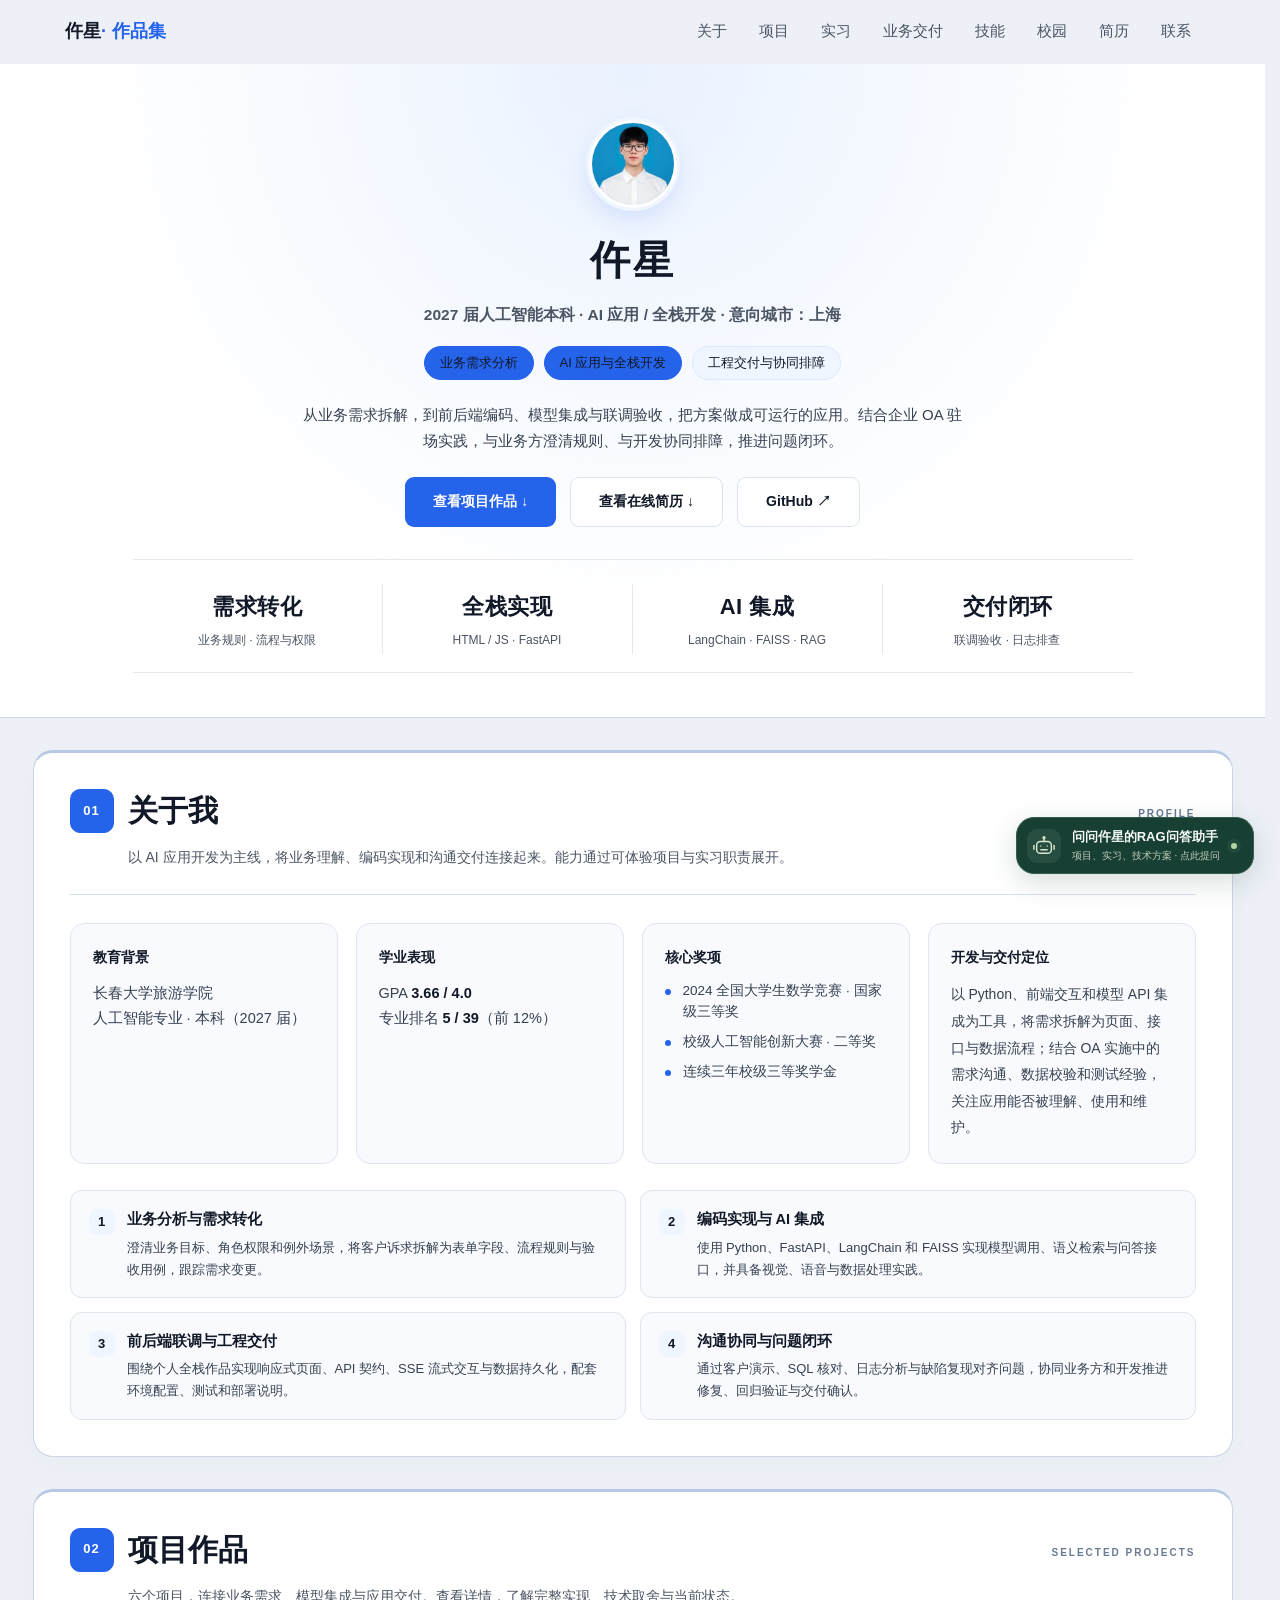
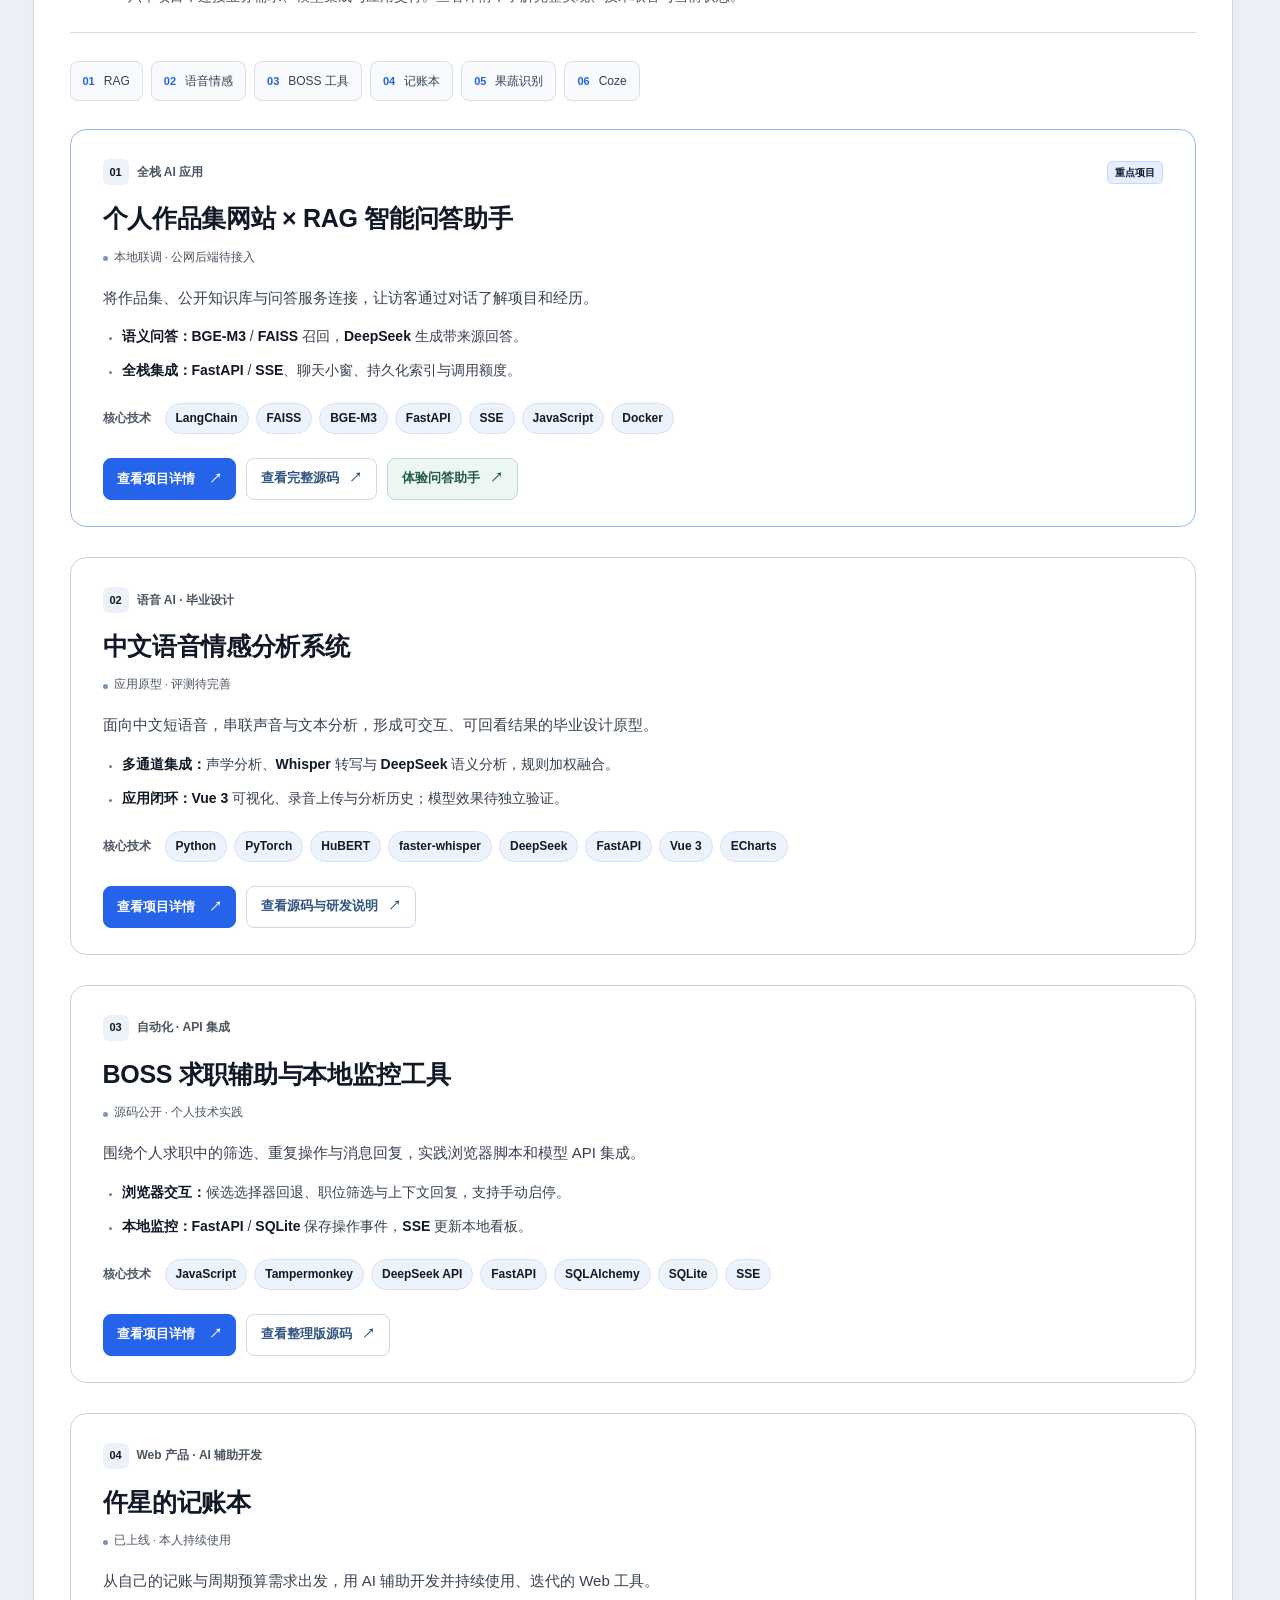
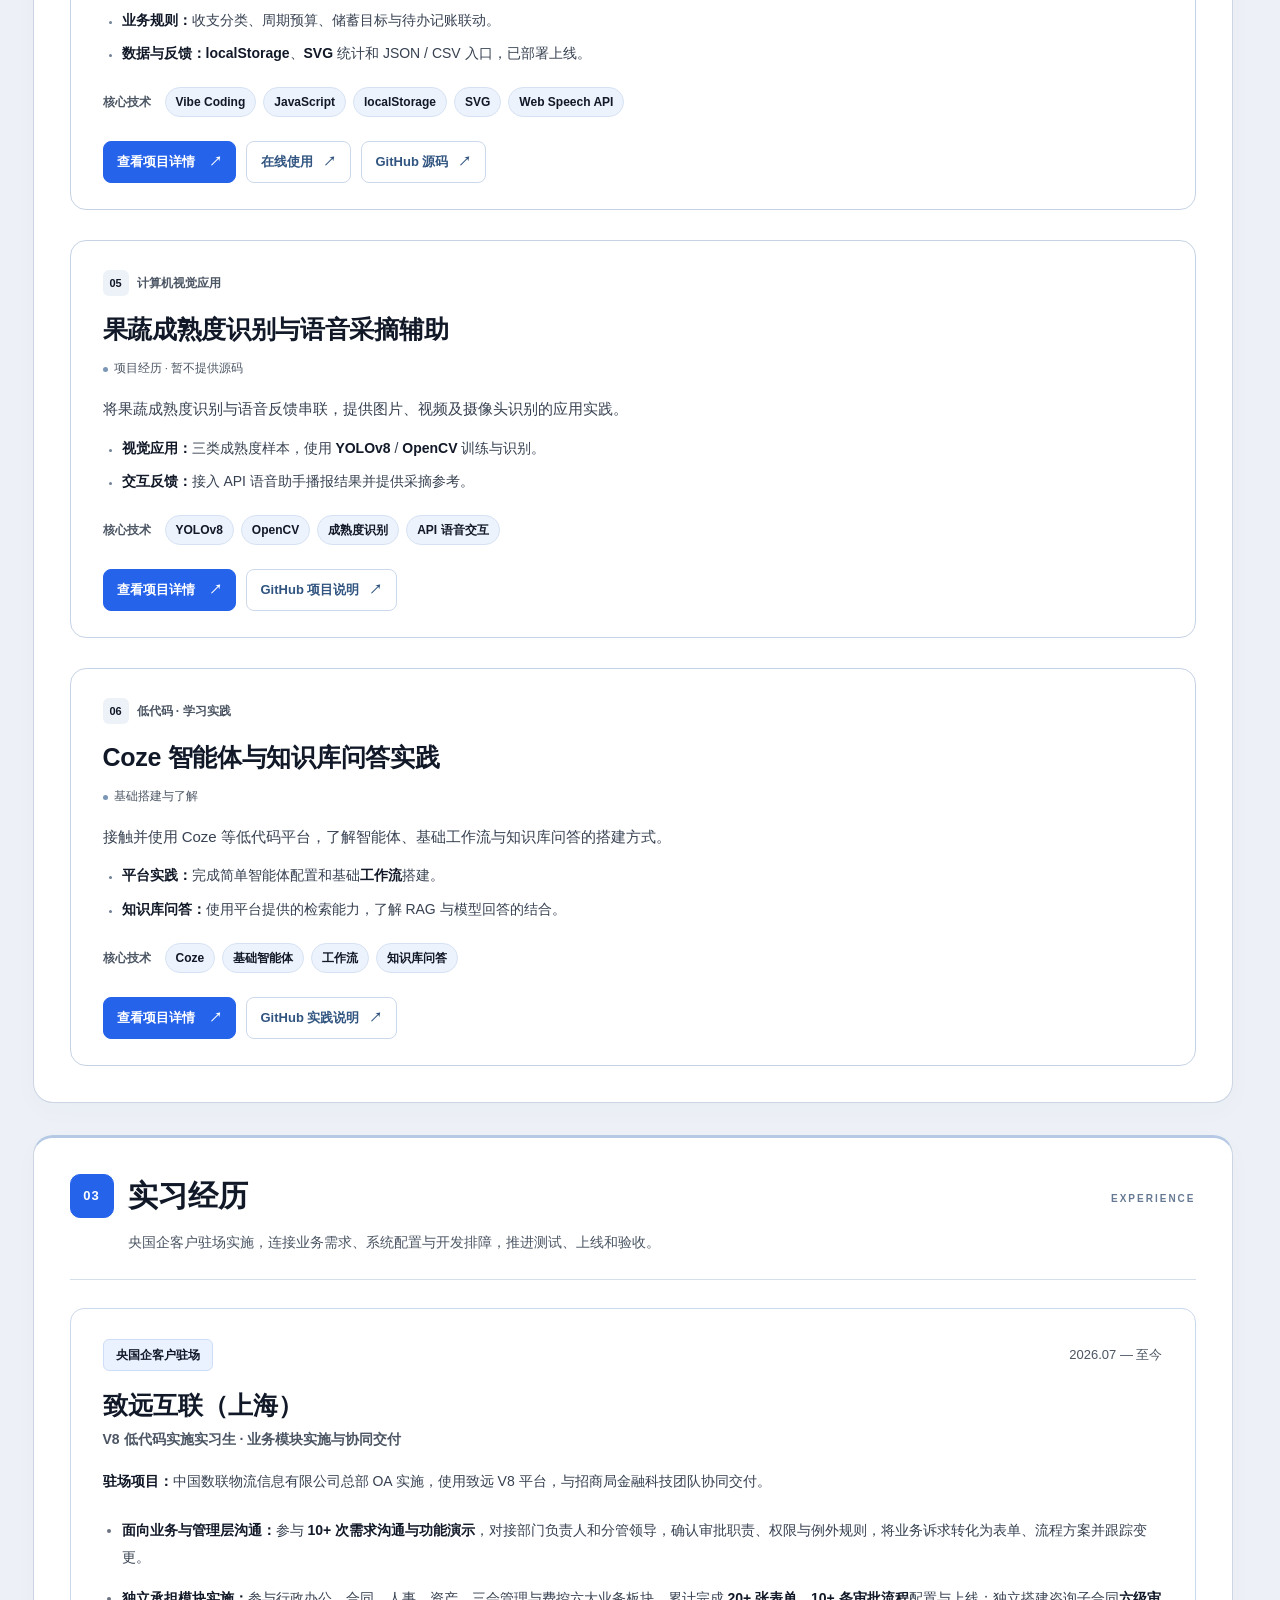
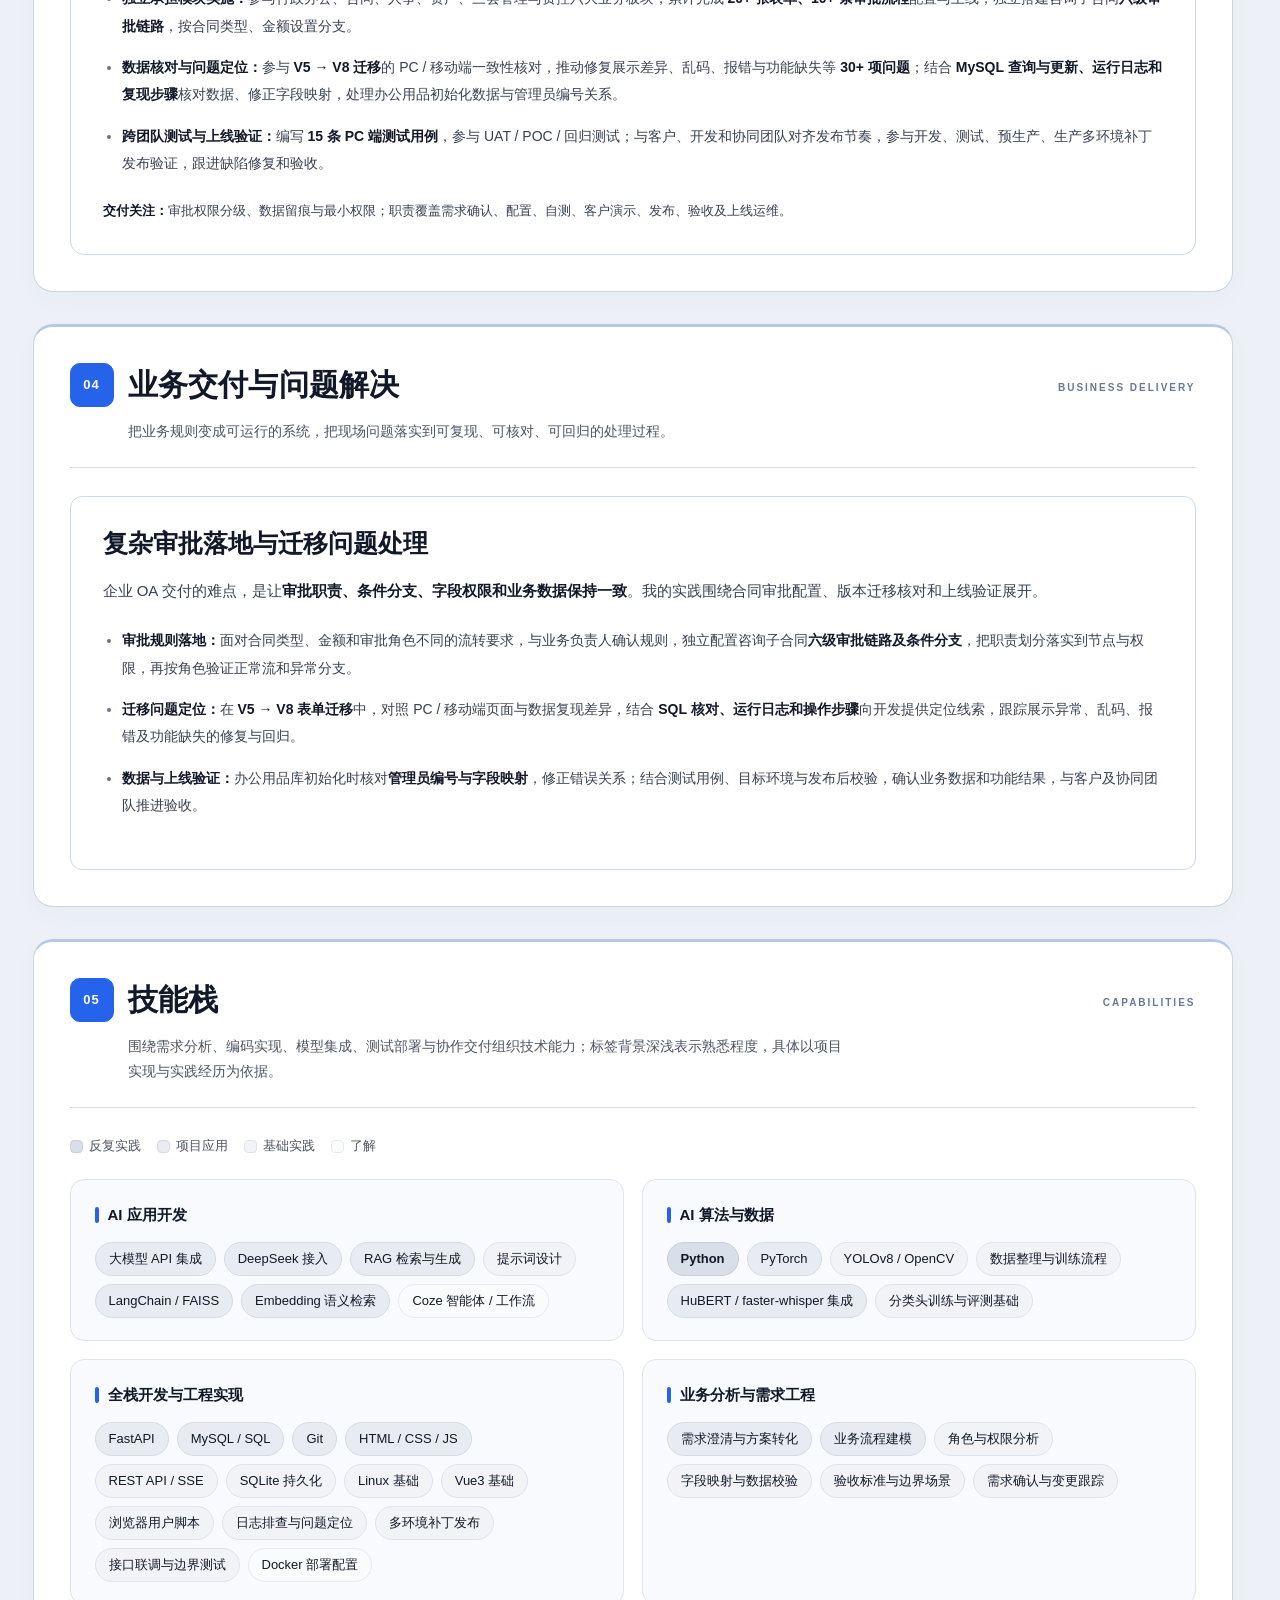
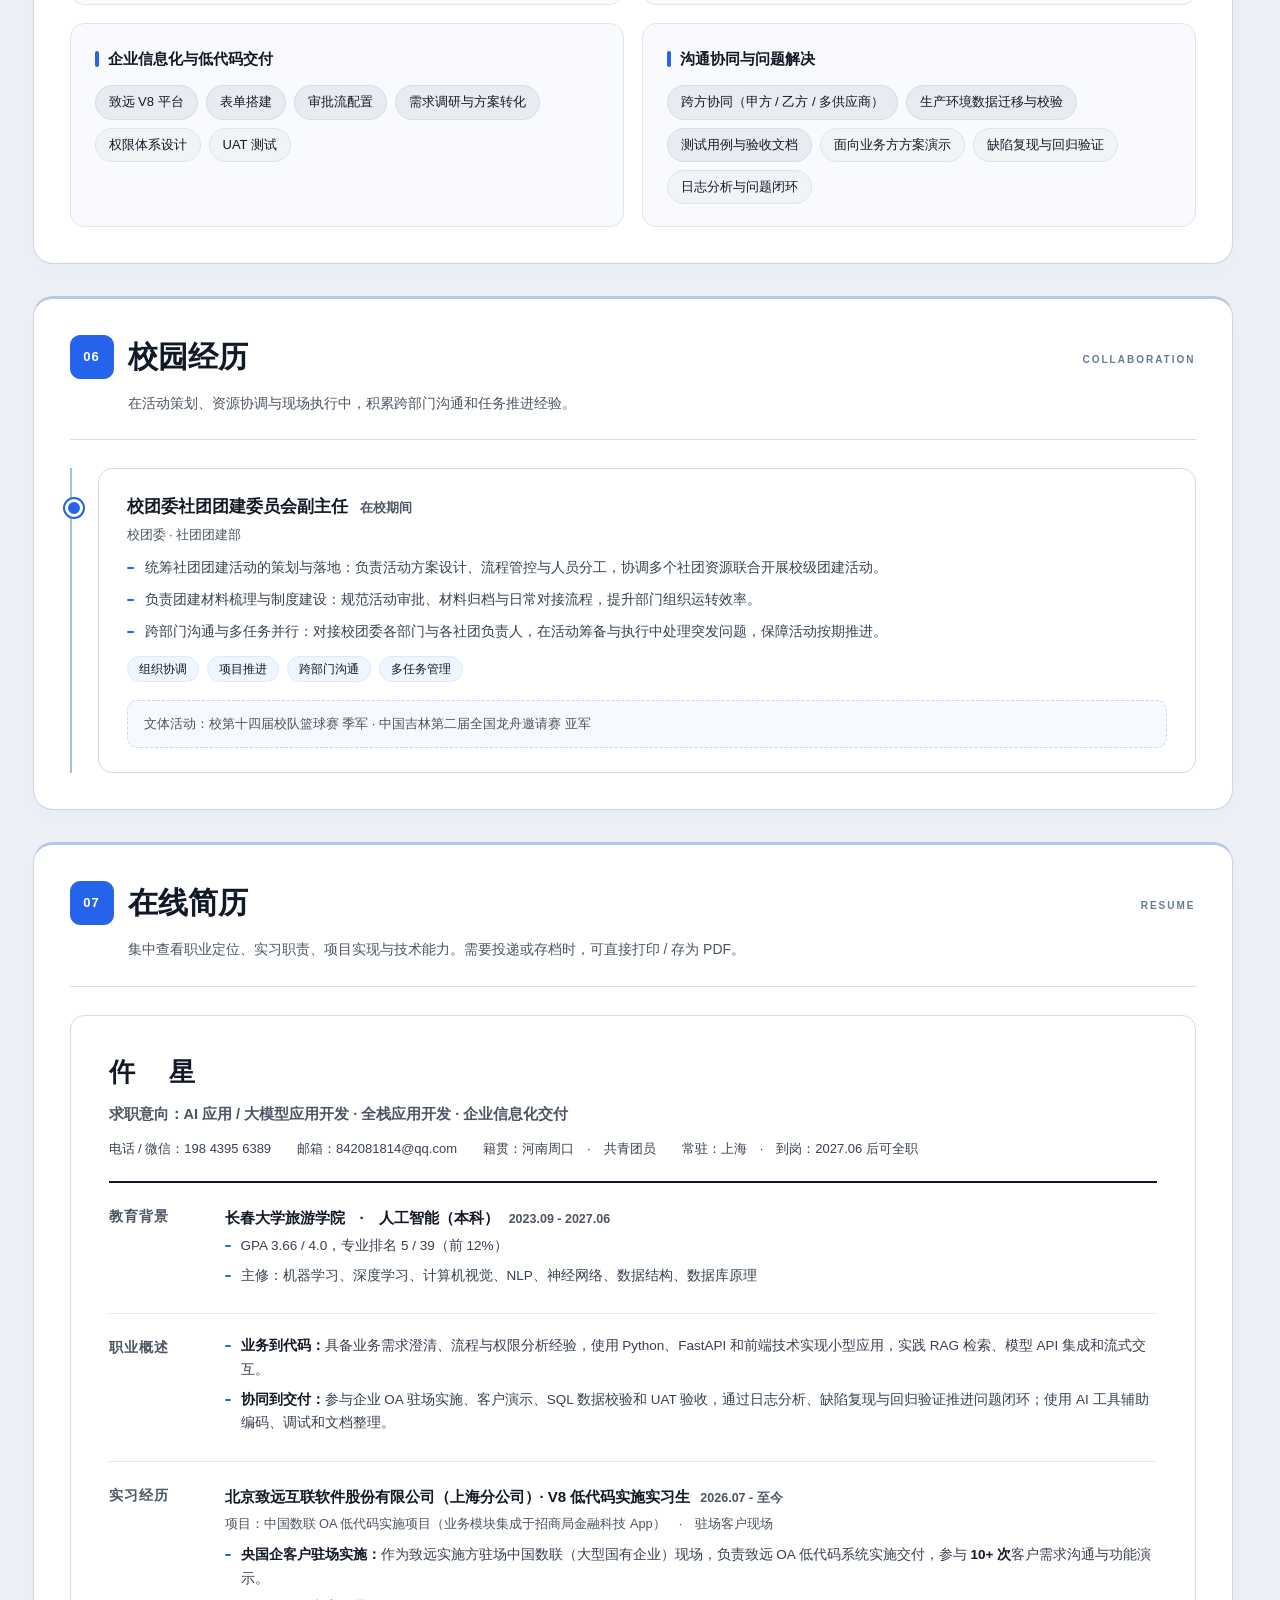
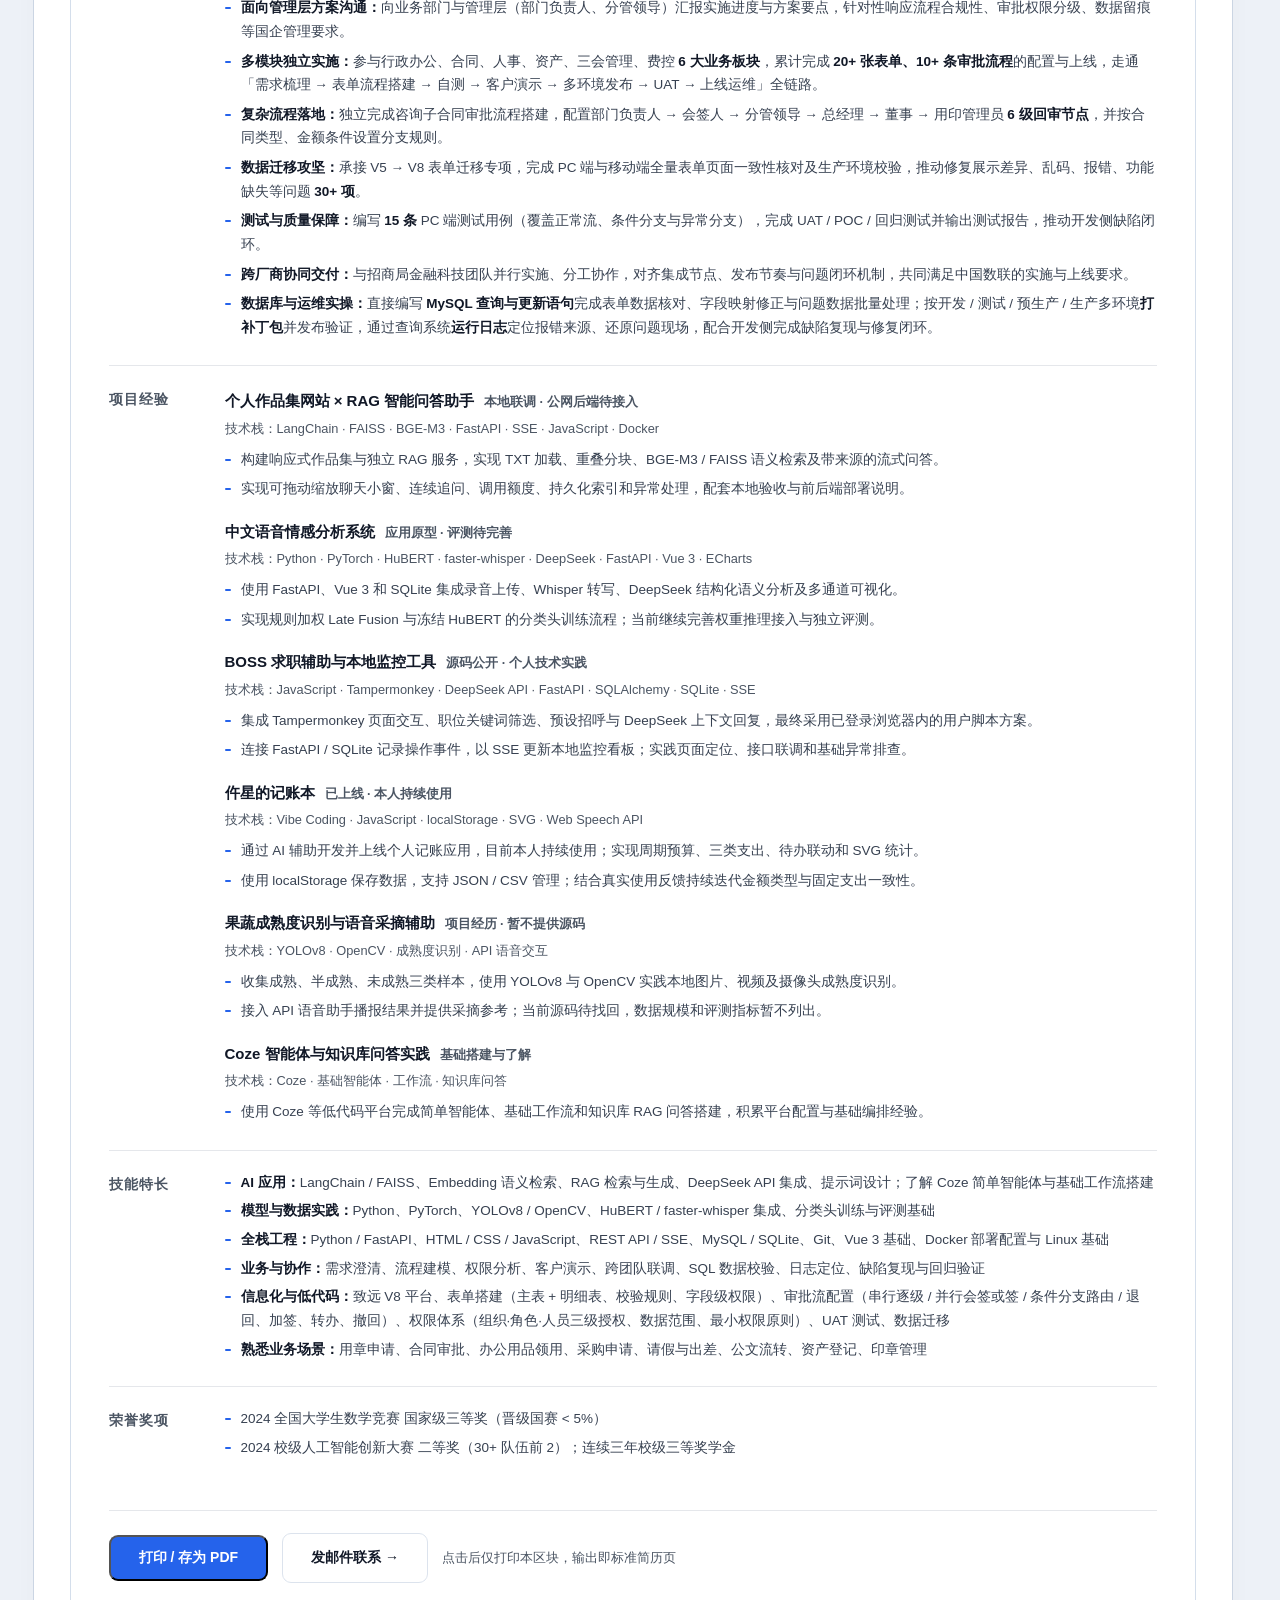
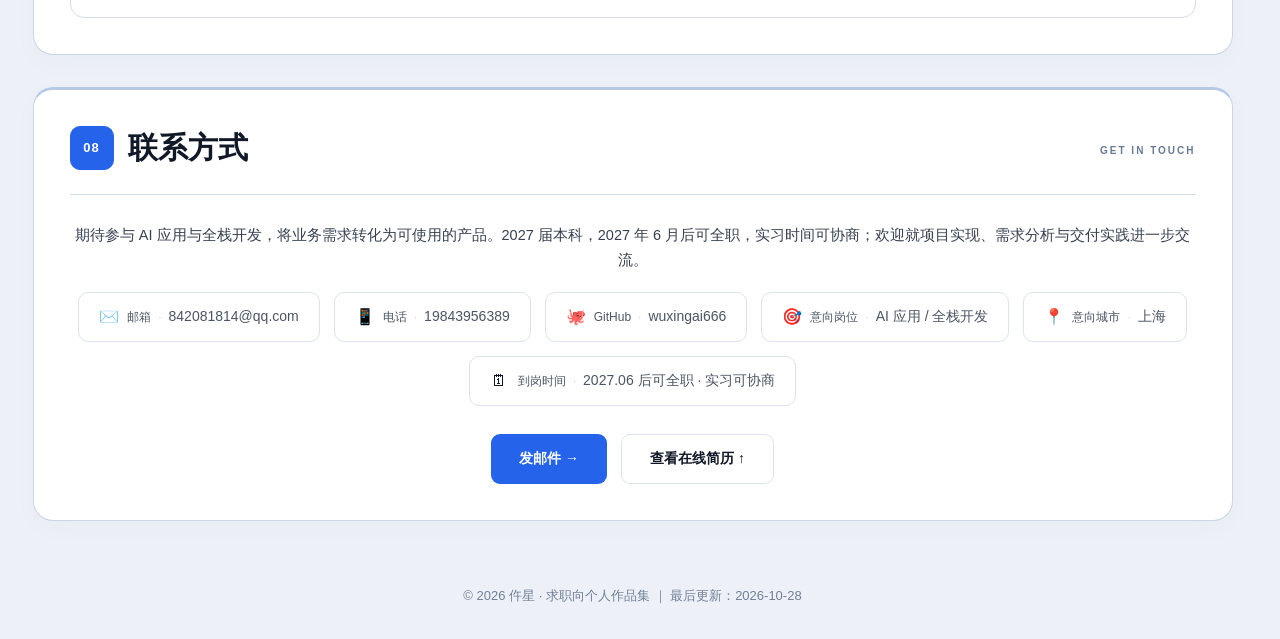
==== commit cfa3a8e6: "Clarify delivery experience and unify portfolio typography" ====
--- a/index.html
+++ b/index.html
@@ -63,9 +63,9 @@
   ════════════════════════════════════════════════════════════
 -->
 <link rel="icon" href="assets/favicon.svg" type="image/svg+xml">
-<link rel="stylesheet" href="css/style.css?v=20261028-editorial">
-<link rel="stylesheet" href="css/assistant.css?v=20261028-editorial">
-<link rel="stylesheet" href="css/layout.css?v=20261028-editorial">
+<link rel="stylesheet" href="css/style.css?v=20261028-polished">
+<link rel="stylesheet" href="css/assistant.css?v=20261028-polished">
+<link rel="stylesheet" href="css/layout.css?v=20261028-polished">
 <!-- ═══ 无 JS 兜底：防止渐显动画未执行导致整页白屏 ═══ -->
 <noscript><style>.reveal{opacity:1 !important;transform:none !important}</style></noscript>
 </head>
@@ -136,7 +136,7 @@
         <ul class="award-list">
           <li>2024 全国大学生数学竞赛 · 国家级三等奖</li>
           <li>校级人工智能创新大赛 · 二等奖</li>
-          <li>连续两年校级三等奖学金</li>
+          <li>连续三年校级三等奖学金</li>
         </ul>
       </div>
       <div class="info-card reveal"><h3>开发与交付定位</h3>
@@ -327,30 +327,20 @@
   <div class="wrap">
     <div class="sec-head reveal" data-label="EXPERIENCE">
       <h2 class="sec-title"><span class="sec-no">03</span>实习经历</h2>
-      <p class="sec-sub">央国企客户驻场，面向业务与管理层沟通需求，以方案实施、数据核对和协同排障推进交付。</p>
+      <p class="sec-sub">央国企客户驻场实施，连接业务需求、系统配置与开发排障，推进测试、上线和验收。</p>
     </div>
     <article class="experience-card reveal" aria-labelledby="experience-title">
       <div class="experience-topline"><span class="experience-badge">央国企客户驻场</span><span class="experience-date">2026.07 — 至今</span></div>
       <h3 id="experience-title">致远互联（上海）</h3>
-      <p class="experience-role">V8 低代码实施实习生 · 独立承担业务模块搭建与交付</p>
-      <dl class="experience-context">
-        <div><dt>驻场客户</dt><dd>中国数联物流信息有限公司（总部）</dd></div>
-        <div><dt>协同团队</dt><dd>招商局金融科技</dd></div>
-        <div><dt>实施平台</dt><dd>致远互联 V8 低代码平台</dd></div>
-      </dl>
-      <p class="experience-lead">连接<strong>客户业务、实施方案与开发排障</strong>，参与行政办公、合同、人事、资产、三会管理与费控六大业务板块，推进需求确认、功能演示、测试和上线验证。</p>
-      <div class="experience-evidence" aria-label="实习实施与问题处理记录">
-        <div><b>20+<span> 张</span></b><span>业务表单配置与上线</span></div>
-        <div><b>10+<span> 条</span></b><span>审批流程配置与上线</span></div>
-        <div><b>30+<span> 项</span></b><span>迁移核对推动问题修复</span></div>
-      </div>
-      <dl class="experience-contributions">
-        <div><dt>业务沟通与方案转化</dt><dd>参与 <strong>10+ 次客户需求沟通与功能演示</strong>，对接部门负责人和分管领导，澄清审批职责、权限与例外规则，输出需求确认并跟踪变更。</dd></div>
-        <div><dt>复杂流程独立实施</dt><dd>完成表单、字段校验、权限与条件分支配置；独立搭建咨询子合同<strong>六级审批链路</strong>，按合同类型、金额条件组织流转，兼顾审批留痕与权限最小化。</dd></div>
-        <div><dt>问题分析与数据核对</dt><dd>参与 <strong>V5 → V8 表单迁移</strong>的 PC / 移动端一致性核对，结合 <strong>MySQL 查询与更新、运行日志和复现步骤</strong>定位展示、映射与报错问题；核对办公用品数据及管理员编号映射。</dd></div>
-        <div><dt>跨团队协同与交付</dt><dd>与客户、招商局金融科技及开发团队对齐集成和发布节奏；编写 <strong>15 条 PC 端测试用例</strong>，参与 UAT / POC / 回归测试、多环境补丁发布及生产验证，跟进缺陷修复与验收确认。</dd></div>
-      </dl>
-      <div class="experience-foot"><span>核心实践</span><p>客户与管理层沟通 · 需求分析 · SQL 数据校验 · 日志排障 · UAT 验收 · 协同交付</p></div>
+      <p class="experience-role">V8 低代码实施实习生 · 业务模块实施与协同交付</p>
+      <p class="experience-project"><b>驻场项目：</b>中国数联物流信息有限公司总部 OA 实施，使用致远 V8 平台，与招商局金融科技团队协同交付。</p>
+      <ul class="experience-points">
+        <li><b>面向业务与管理层沟通：</b>参与 <strong>10+ 次需求沟通与功能演示</strong>，对接部门负责人和分管领导，确认审批职责、权限与例外规则，将业务诉求转化为表单、流程方案并跟踪变更。</li>
+        <li><b>独立承担模块实施：</b>参与行政办公、合同、人事、资产、三会管理与费控六大业务板块，累计完成 <strong>20+ 张表单、10+ 条审批流程</strong>配置与上线；独立搭建咨询子合同<strong>六级审批链路</strong>，按合同类型、金额设置分支。</li>
+        <li><b>数据核对与问题定位：</b>参与 <strong>V5 → V8 迁移</strong>的 PC / 移动端一致性核对，推动修复展示差异、乱码、报错与功能缺失等 <strong>30+ 项问题</strong>；结合 <strong>MySQL 查询与更新、运行日志和复现步骤</strong>核对数据、修正字段映射，处理办公用品初始化数据与管理员编号关系。</li>
+        <li><b>跨团队测试与上线验证：</b>编写 <strong>15 条 PC 端测试用例</strong>，参与 UAT / POC / 回归测试；与客户、开发和协同团队对齐发布节奏，参与开发、测试、预生产、生产多环境补丁发布验证，跟进缺陷修复和验收。</li>
+      </ul>
+      <p class="experience-note"><b>交付关注：</b>审批权限分级、数据留痕与最小权限；职责覆盖需求确认、配置、自测、客户演示、发布、验收及上线运维。</p>
     </article>
   </div>
 </section>
@@ -359,18 +349,16 @@
   <div class="wrap">
     <div class="sec-head reveal" data-label="BUSINESS DELIVERY">
       <h2 class="sec-title"><span class="sec-no">04</span>业务交付与问题解决</h2>
-      <p class="sec-sub">以业务沟通对齐目标，将需求转成可执行方案，再用数据与测试验证交付。</p>
+      <p class="sec-sub">把业务规则变成可运行的系统，把现场问题落实到可复现、可核对、可回归的处理过程。</p>
     </div>
     <article class="delivery-summary reveal" aria-labelledby="delivery-title">
-      <p class="delivery-eyebrow">业务沟通 · 方案实施 · 协同排障</p>
-      <h3 id="delivery-title">从需求对齐，到问题闭环</h3>
-      <p class="delivery-intro">在企业 OA 驻场实施中，串联<strong>需求澄清、表单与审批配置、权限设计、数据核对和 UAT 验收</strong>，与客户及开发共同推进上线交付。</p>
-      <dl class="delivery-method">
-        <div><dt>先对齐业务</dt><dd>与业务负责人确认角色职责、审批规则和例外场景，通过方案演示对齐预期。</dd></div>
-        <div><dt>再定位问题</dt><dd>结合复现步骤、运行日志与 SQL 核对，区分配置、数据和程序问题，协同对应团队处理。</dd></div>
-        <div><dt>用验证收口</dt><dd>按角色、正常流与异常分支回归，核对发布环境和业务数据，与客户确认交付结果。</dd></div>
-      </dl>
-      <p class="delivery-example"><b>实践切片 · 数据映射核对</b><span>办公用品库初始化时，逐项核对管理员编号映射，修正错误关系并校验上线数据，将业务反馈落实为可验证的处理结果。</span></p>
+      <h3 id="delivery-title">复杂审批落地与迁移问题处理</h3>
+      <p class="delivery-intro">企业 OA 交付的难点，是让<strong>审批职责、条件分支、字段权限和业务数据保持一致</strong>。我的实践围绕合同审批配置、版本迁移核对和上线验证展开。</p>
+      <ul class="delivery-points">
+        <li><b>审批规则落地：</b>面对合同类型、金额和审批角色不同的流转要求，与业务负责人确认规则，独立配置咨询子合同<strong>六级审批链路及条件分支</strong>，把职责划分落实到节点与权限，再按角色验证正常流和异常分支。</li>
+        <li><b>迁移问题定位：</b>在 <strong>V5 → V8 表单迁移</strong>中，对照 PC / 移动端页面与数据复现差异，结合 <strong>SQL 核对、运行日志和操作步骤</strong>向开发提供定位线索，跟踪展示异常、乱码、报错及功能缺失的修复与回归。</li>
+        <li><b>数据与上线验证：</b>办公用品库初始化时核对<strong>管理员编号与字段映射</strong>，修正错误关系；结合测试用例、目标环境与发布后校验，确认业务数据和功能结果，与客户及协同团队推进验收。</li>
+      </ul>
     </article>
   </div>
 </section>
@@ -379,7 +367,7 @@
   <div class="wrap">
     <div class="sec-head reveal" data-label="CAPABILITIES">
       <h2 class="sec-title"><span class="sec-no">05</span>技能栈</h2>
-      <p class="sec-sub">围绕需求分析、编码实现、模型集成、测试部署与协作交付组织技术能力；标签深浅表示熟悉程度，具体以项目实现与实践经历为依据。</p>
+      <p class="sec-sub">围绕需求分析、编码实现、模型集成、测试部署与协作交付组织技术能力；标签背景深浅表示熟悉程度，具体以项目实现与实践经历为依据。</p>
     </div>
     <div class="skill-legend reveal">
       <span><i class="lg4"></i>反复实践</span><span><i class="lg3"></i>项目应用</span><span><i class="lg2"></i>基础实践</span><span><i class="lg1"></i>了解</span>
@@ -547,7 +535,7 @@
         <div class="rsm-v">
           <ul class="rsm-compact">
             <li>2024 全国大学生数学竞赛 国家级三等奖（晋级国赛 &lt; 5%）</li>
-            <li>2024 校级人工智能创新大赛 二等奖（30+ 队伍前 2）；2023-2025 连续 2 学年校级三等奖学金</li>
+            <li>2024 校级人工智能创新大赛 二等奖（30+ 队伍前 2）；连续三年校级三等奖学金</li>
           </ul>
         </div>
       </div>
@@ -586,9 +574,9 @@
 
 <button class="to-top" id="toTop" aria-label="回到顶部">↑</button>
 
-<script src="js/main.js?v=20261028-editorial"></script>
-<script src="js/projects.js?v=20261028-editorial"></script>
+<script src="js/main.js?v=20261028-polished"></script>
+<script src="js/projects.js?v=20261028-polished"></script>
 <script src="js/assistant-config.js"></script>
-<script src="js/assistant.js?v=20261028-editorial" defer></script>
+<script src="js/assistant.js?v=20261028-polished" defer></script>
 </body>
 </html>
--- a/css/layout.css
+++ b/css/layout.css
@@ -34,6 +34,11 @@
 .experience-date{font-size:13px;font-variant-numeric:tabular-nums;color:#61748f}
 .experience-card h3{font-size:25px;color:#152b47;line-height:1.5;margin-bottom:4px}
 .experience-role{font-size:14px;font-weight:600;color:#526a89}
+.experience-project{margin-top:16px;font-size:14px;line-height:1.9;color:#374151;max-width:940px}
+.experience-points,.delivery-points{list-style:disc;padding-left:19px;display:grid;gap:14px;margin:22px 0}
+.experience-points li,.delivery-points li{font-size:14px;line-height:1.95;color:#374151;padding:0;border:0;background:transparent}
+.experience-points li::marker,.delivery-points li::marker{color:#6b7280}
+.experience-note{margin-top:20px;font-size:13px;line-height:1.9;color:#4b5563}
 .experience-context{display:grid;grid-template-columns:1.5fr 1fr 1.2fr;gap:20px;margin:22px 0;padding:18px 0;border-top:1px solid #e0e7f0;border-bottom:1px solid #e0e7f0}
 .experience-context dt{font-size:11px;color:#73819a;margin-bottom:5px}
 .experience-context dd{font-size:13px;color:#415873;font-weight:600;margin:0}
@@ -53,7 +58,7 @@
 .experience-foot{display:flex;gap:20px;margin-top:20px;align-items:baseline}
 .experience-foot>span{flex:none;font-size:11px;color:#75829a}
 .experience-foot p{font-size:12px;color:#61718a;line-height:1.8}
-.delivery-summary{padding:30px 32px;border:1px solid #ccd9eb;border-left:4px solid #7099d3;border-radius:12px;background:linear-gradient(120deg,#f4f8ff,#fff 70%)}
+.delivery-summary{padding:28px 32px;border:1px solid #ccd9eb;border-radius:12px;background:#fff}
 .delivery-eyebrow{font-size:12px;color:#526f98;font-weight:600;margin-bottom:8px}
 .delivery-summary h3{font-size:25px;color:#193251;line-height:1.5;margin-bottom:14px}
 .delivery-intro{font-size:15px;line-height:1.9;max-width:950px;color:#52627a}
@@ -63,6 +68,26 @@
 .delivery-method dd{margin:0;font-size:14px;color:#52627a;line-height:1.8}
 .delivery-example{display:grid;grid-template-columns:180px minmax(0,1fr);gap:20px;font-size:13px;line-height:1.9;color:#526b83}
 .delivery-example b{font-size:12px;font-weight:650;color:#2e567e}
+/* Three neutral text roles; blue/green identify actions and surfaces only. */
+:root{--text:#111827;--muted:#4b5563}
+:is(#home,#about,#proj,#exp,#oa,#skills,#campus,#resume,#contact) :is(p,li,dd){color:#374151}
+:is(#home,#about,#proj,#exp,#oa,#skills,#campus,#resume,#contact) :is(h1,h2,h3,h4,b,strong){color:#111827}
+:is(#home,#about,#proj,#exp,#oa,#skills,#campus,#resume,#contact) :is(b,strong){font-weight:700}
+:is(#home,#about,#proj,#exp,#oa,#skills,#campus,#resume,#contact) :is(.sec-sub,.role,.org,.meta,.experience-role,.experience-date,.work-state,.work-category,.work-stack-label,.rsm-org,.rsm-date,.rsm-intent,.rsm-k,.rsm-tip,.detail-state,.detail-caption){color:#4b5563}
+:is(#home,#about,#proj,#exp,#oa,#skills,#campus,#resume,#contact) :is(.tag,.chip,.experience-badge,.project-rank,.work-feature){color:#111827}
+#home .evidence span,#about .info-card :is(em,.num),#contact .channel :is(.k,.v){color:#4b5563}
+#about .cap-item .no{color:#111827}
+#skills .tag.l4{background:#d9dfe8;border-color:#c6cfdb}
+#skills .tag.l3{background:#e8ecf2;border-color:#d5dce6}
+#skills .tag.l2{background:#f1f3f7;border-color:#dfe4ec}
+#skills .tag.l1{background:#fafbfc;border-color:#e7eaf0}
+#skills .skill-legend .lg4{background:#d9dfe8;border:1px solid #c6cfdb}
+#skills .skill-legend .lg3{background:#e8ecf2;border-color:#d5dce6}
+#skills .skill-legend .lg2{background:#f1f3f7;border-color:#dfe4ec}
+#skills .skill-legend .lg1{background:#fafbfc;border-color:#e7eaf0}
+.project-dialog :is(h2,h3,h4,b,strong){color:#111827}
+.project-dialog :is(p,li){color:#374151}
+.project-dialog :is(.tag,.detail-state,.detail-caption,.project-dialog-eyebrow){color:#4b5563}
 .project-index{display:flex;flex-wrap:nowrap;gap:8px;margin:0 0 24px;padding:0 0 4px;overflow-x:auto;
   overscroll-behavior-x:contain;scrollbar-width:none}
 .project-index::-webkit-scrollbar{display:none}
@@ -192,6 +217,10 @@
   .detail-section{margin-top:24px;padding-top:20px}.detail-overview{margin-top:0;padding-top:0}
   .detail-section>h3{font-size:16px}.detail-media img{max-height:none}
   .experience-card{padding:22px 18px;border-radius:11px}
+  .experience-project{font-size:13px;margin-top:14px}
+  .experience-points,.delivery-points{gap:14px;margin:18px 0;padding-left:17px}
+  .experience-points li,.delivery-points li{font-size:13px;line-height:1.95}
+  .experience-note{font-size:12px;margin-top:16px}
   .experience-topline{margin-bottom:14px}.experience-date{font-size:11px}.experience-badge{font-size:11px;padding:4px 9px}
   .experience-card h3{font-size:22px}.experience-role{font-size:13px;line-height:1.8}
   .experience-context{grid-template-columns:1fr;gap:12px;padding:16px 0;margin:18px 0}
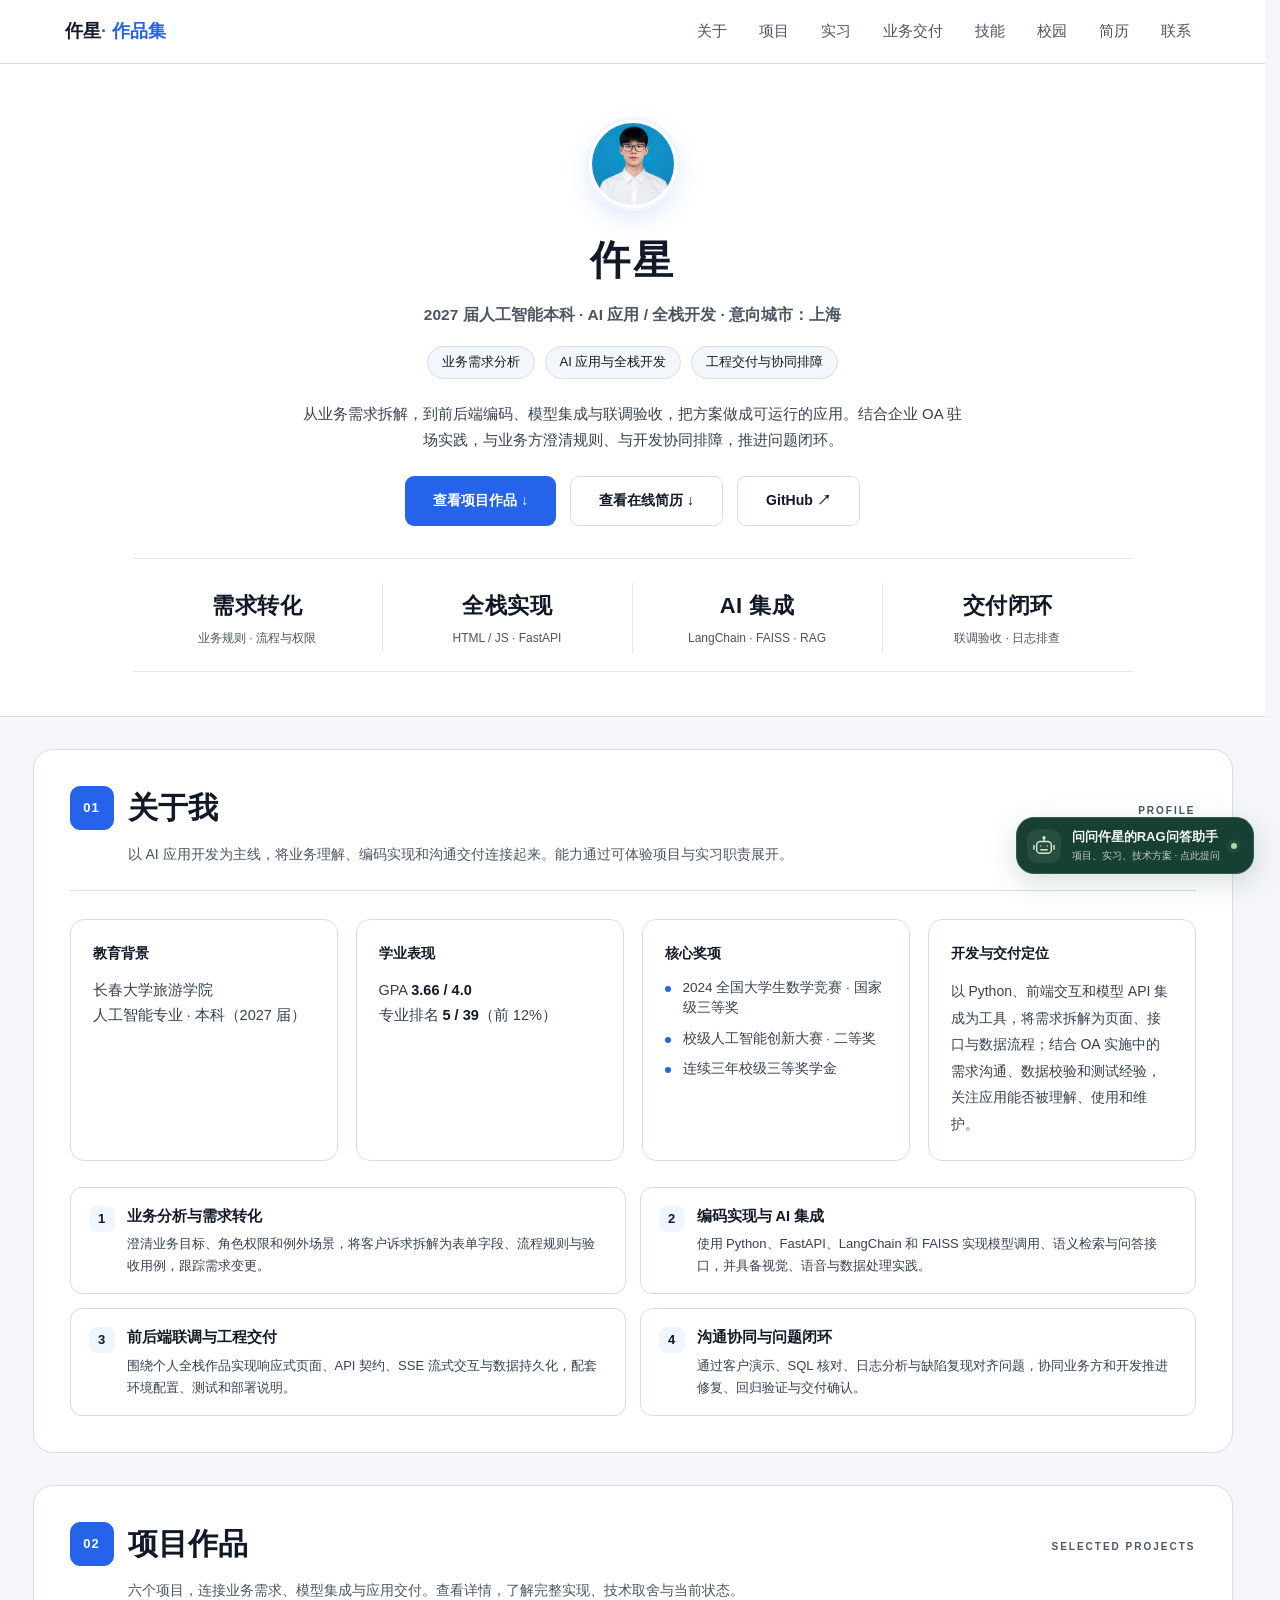
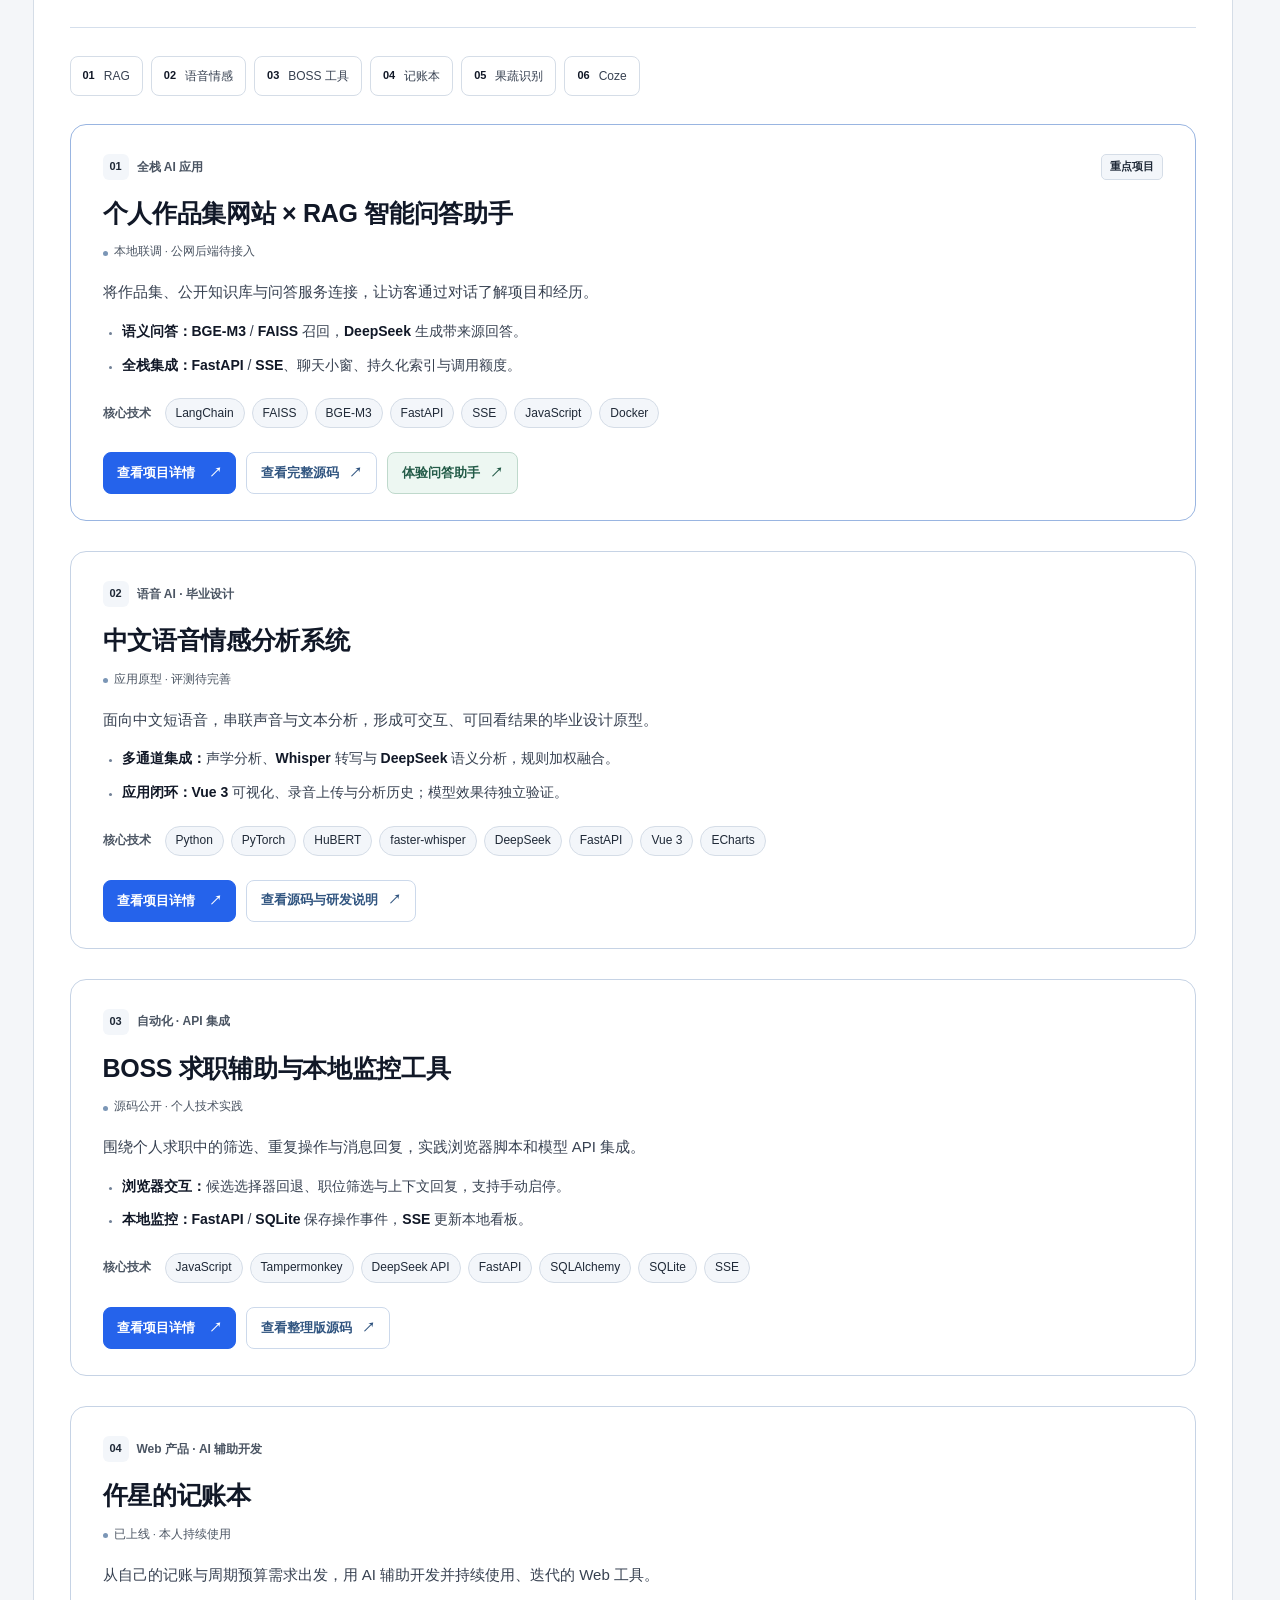
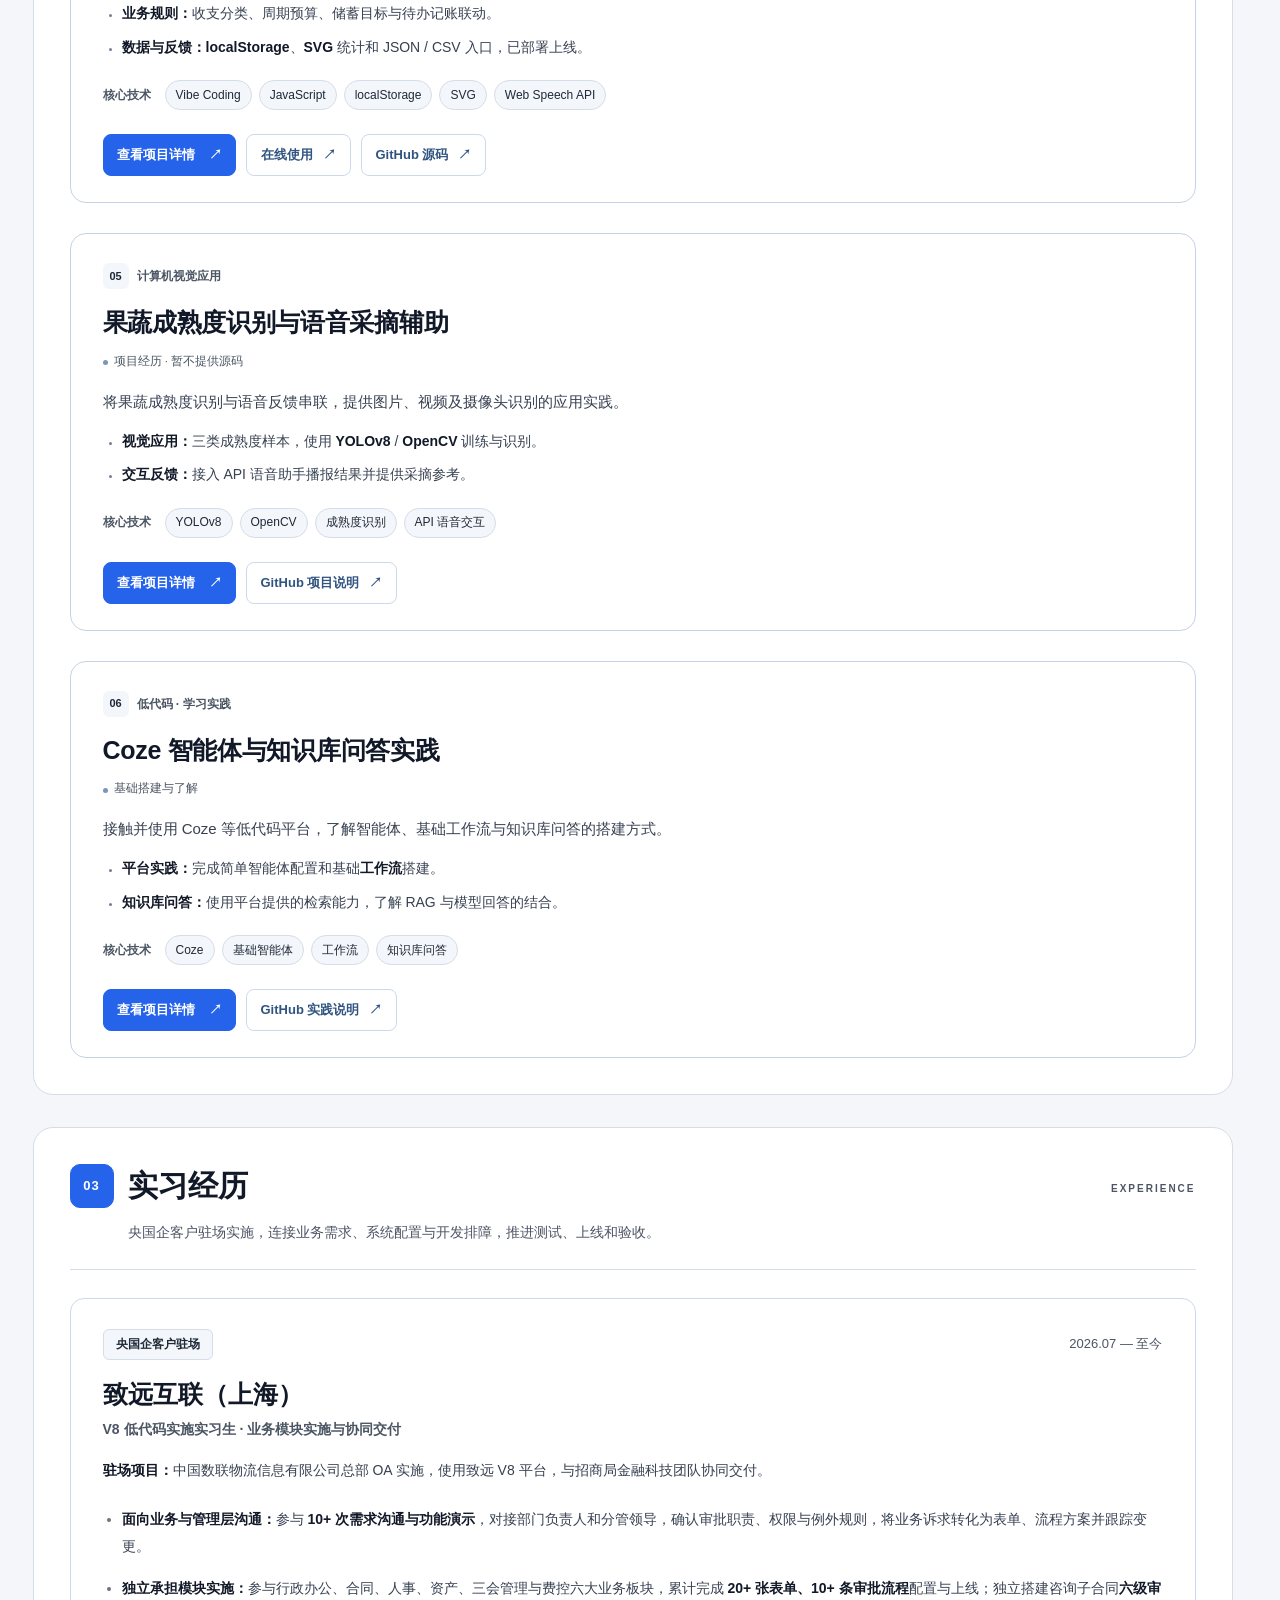
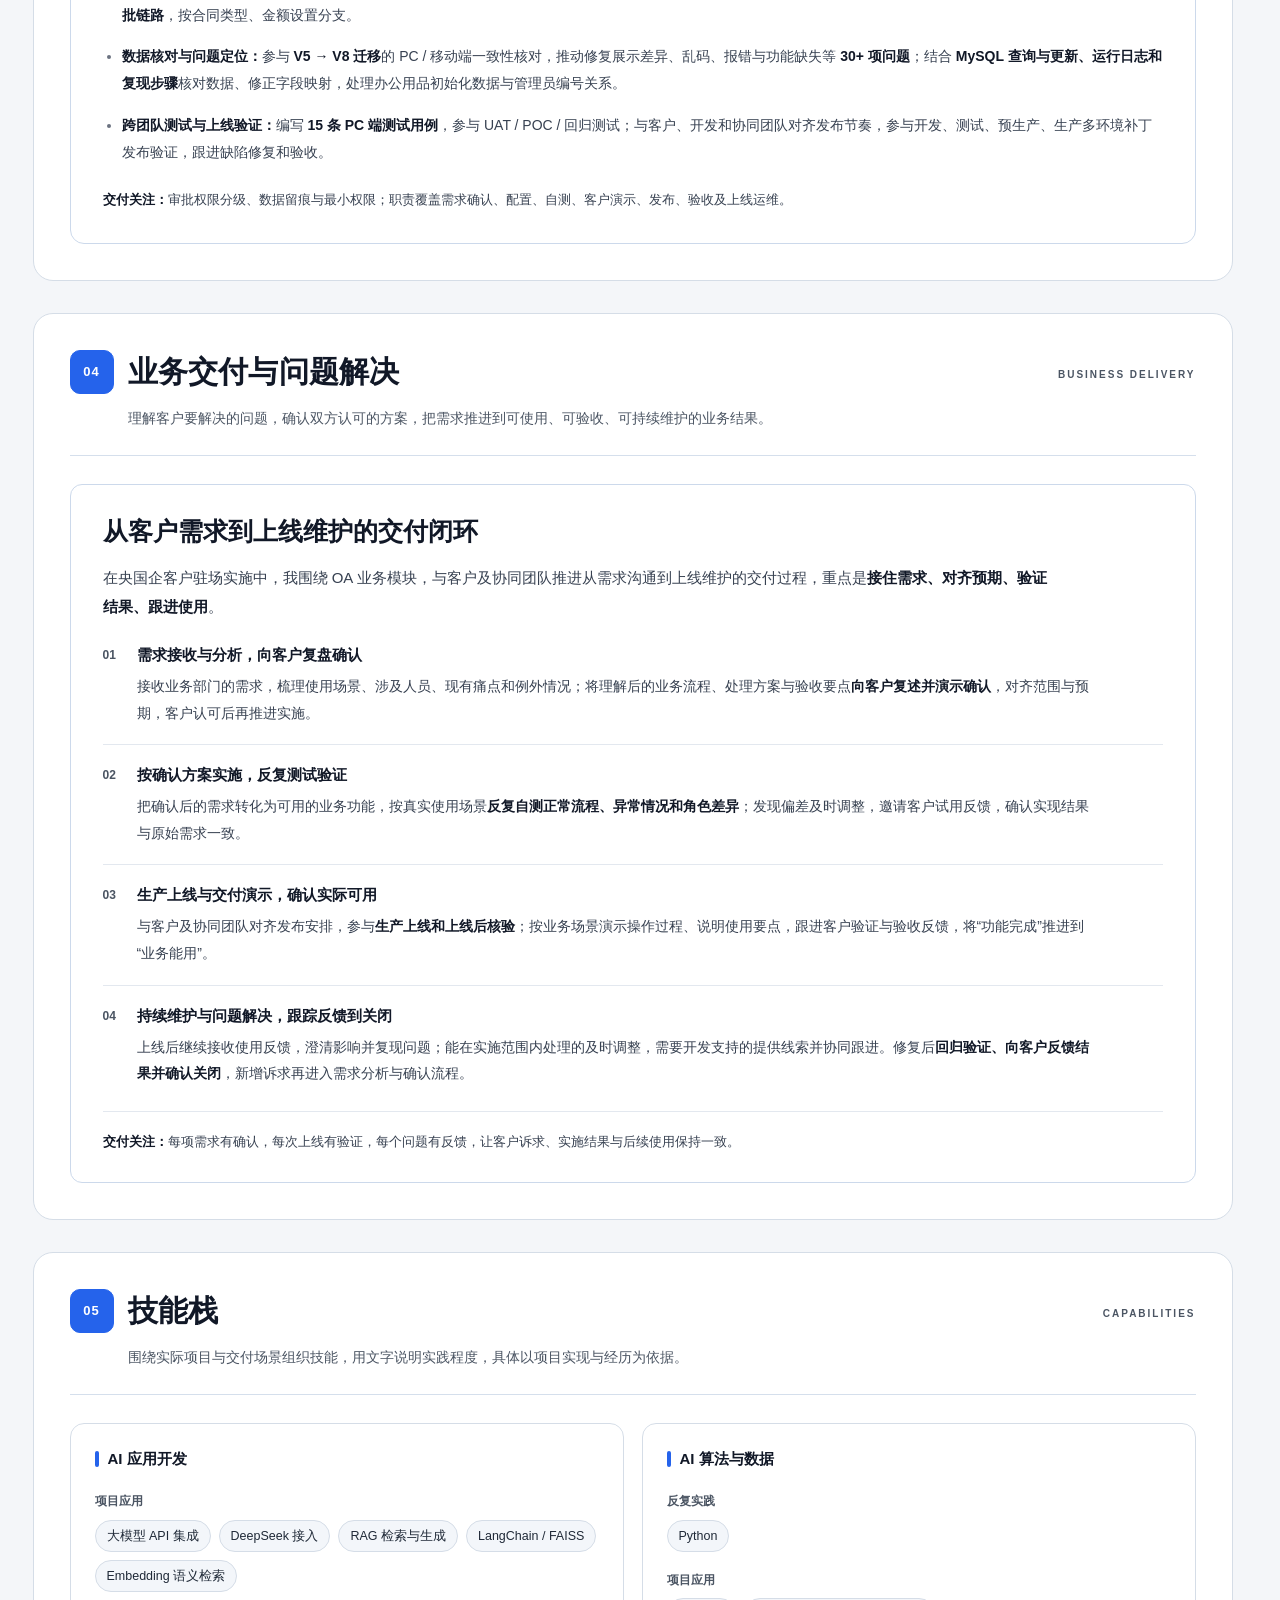
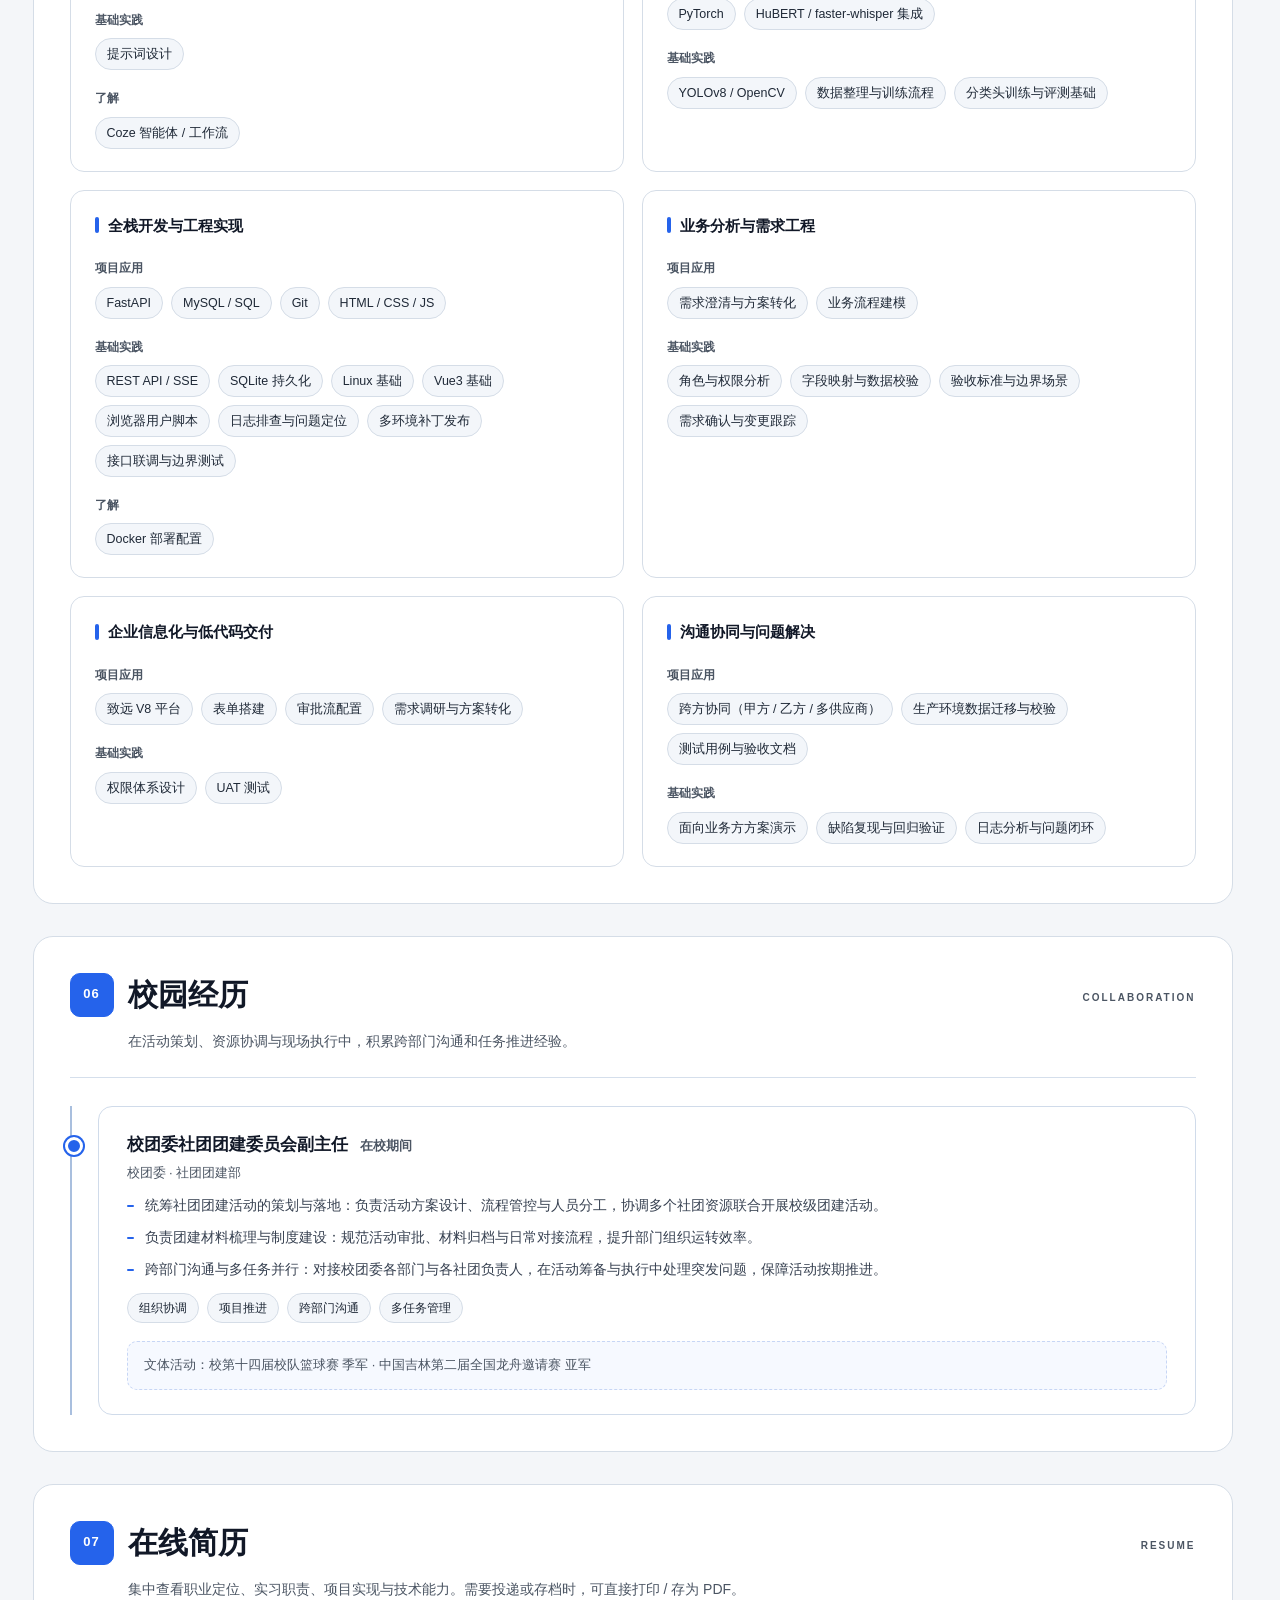
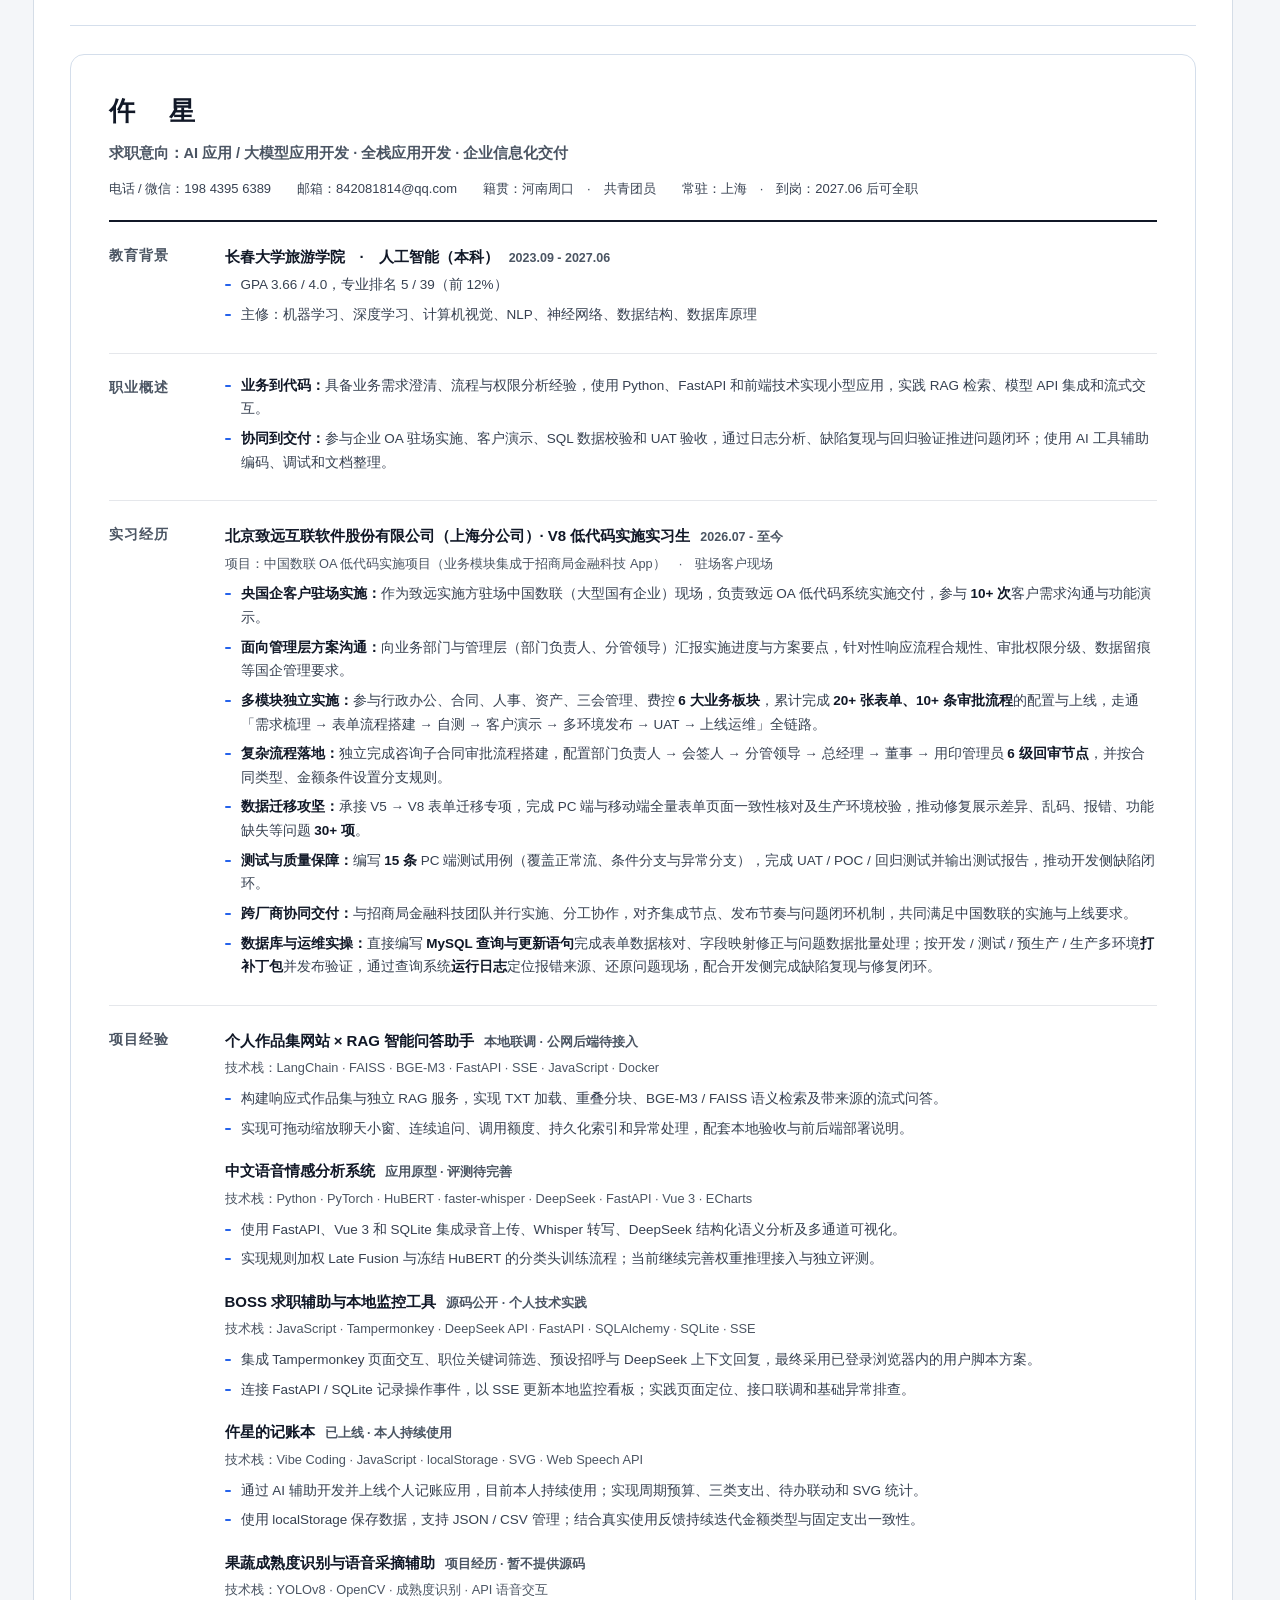
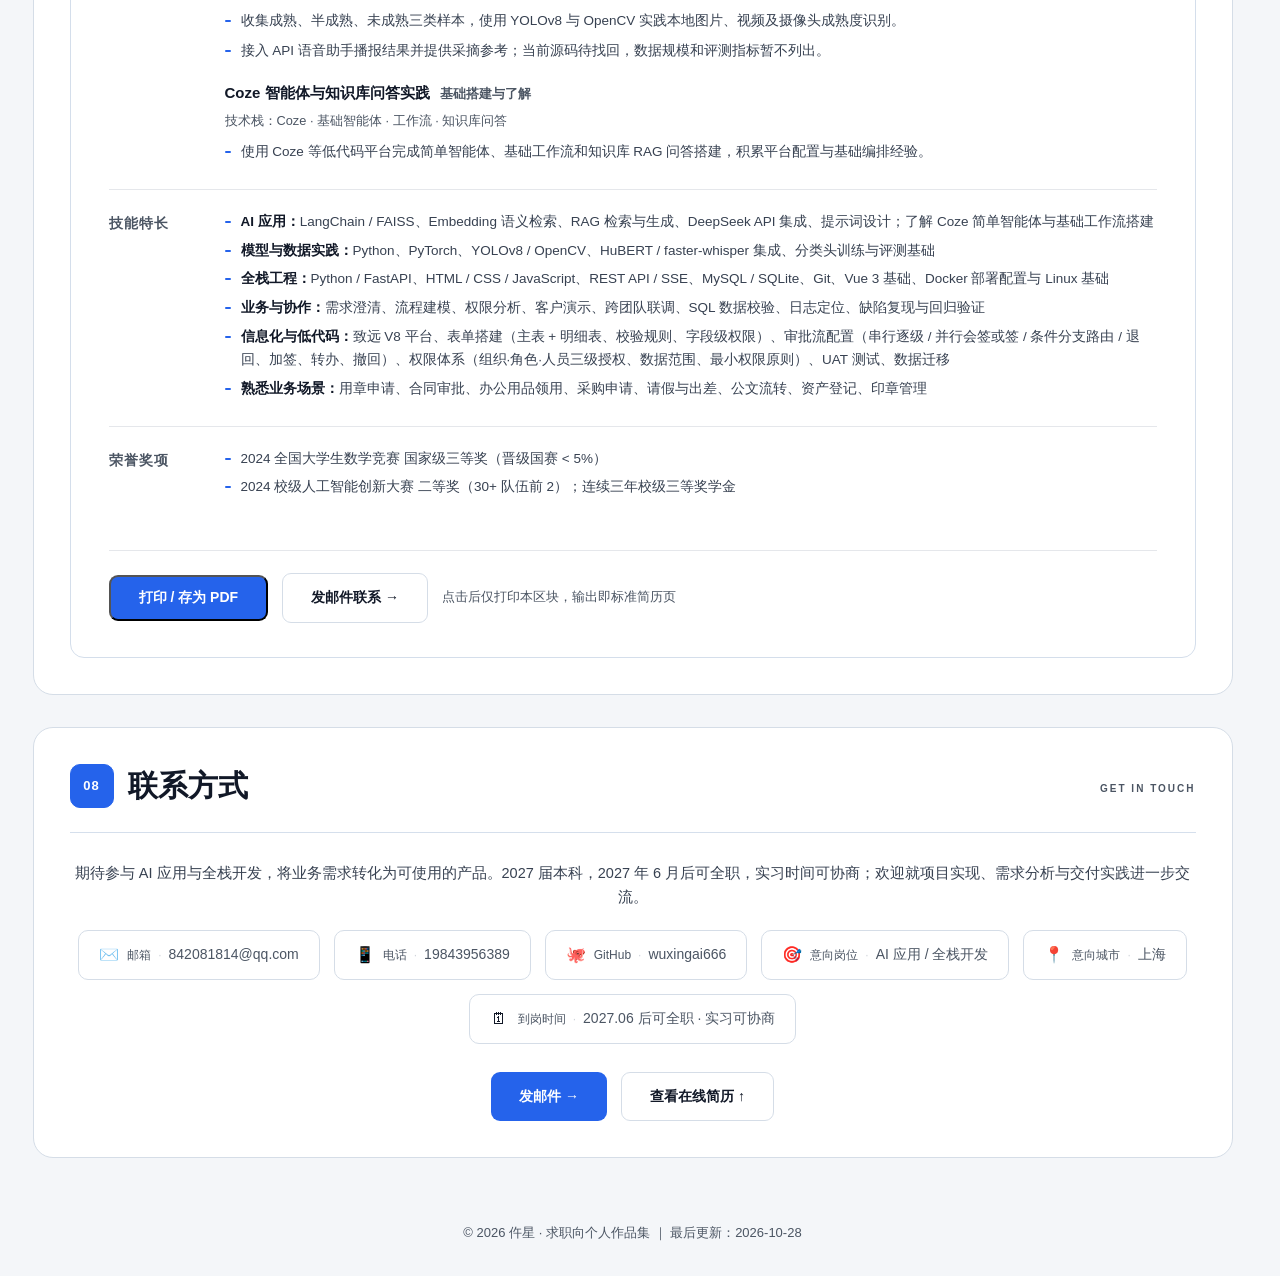
==== commit b9b16ae4: "Present customer delivery lifecycle and simplify reading surfaces" ====
--- a/index.html
+++ b/index.html
@@ -63,9 +63,9 @@
   ════════════════════════════════════════════════════════════
 -->
 <link rel="icon" href="assets/favicon.svg" type="image/svg+xml">
-<link rel="stylesheet" href="css/style.css?v=20261028-polished">
-<link rel="stylesheet" href="css/assistant.css?v=20261028-polished">
-<link rel="stylesheet" href="css/layout.css?v=20261028-polished">
+<link rel="stylesheet" href="css/style.css?v=20261028-closure">
+<link rel="stylesheet" href="css/assistant.css?v=20261028-closure">
+<link rel="stylesheet" href="css/layout.css?v=20261028-closure">
 <!-- ═══ 无 JS 兜底：防止渐显动画未执行导致整页白屏 ═══ -->
 <noscript><style>.reveal{opacity:1 !important;transform:none !important}</style></noscript>
 </head>
@@ -349,16 +349,18 @@
   <div class="wrap">
     <div class="sec-head reveal" data-label="BUSINESS DELIVERY">
       <h2 class="sec-title"><span class="sec-no">04</span>业务交付与问题解决</h2>
-      <p class="sec-sub">把业务规则变成可运行的系统，把现场问题落实到可复现、可核对、可回归的处理过程。</p>
+      <p class="sec-sub">理解客户要解决的问题，确认双方认可的方案，把需求推进到可使用、可验收、可持续维护的业务结果。</p>
     </div>
     <article class="delivery-summary reveal" aria-labelledby="delivery-title">
-      <h3 id="delivery-title">复杂审批落地与迁移问题处理</h3>
-      <p class="delivery-intro">企业 OA 交付的难点，是让<strong>审批职责、条件分支、字段权限和业务数据保持一致</strong>。我的实践围绕合同审批配置、版本迁移核对和上线验证展开。</p>
-      <ul class="delivery-points">
-        <li><b>审批规则落地：</b>面对合同类型、金额和审批角色不同的流转要求，与业务负责人确认规则，独立配置咨询子合同<strong>六级审批链路及条件分支</strong>，把职责划分落实到节点与权限，再按角色验证正常流和异常分支。</li>
-        <li><b>迁移问题定位：</b>在 <strong>V5 → V8 表单迁移</strong>中，对照 PC / 移动端页面与数据复现差异，结合 <strong>SQL 核对、运行日志和操作步骤</strong>向开发提供定位线索，跟踪展示异常、乱码、报错及功能缺失的修复与回归。</li>
-        <li><b>数据与上线验证：</b>办公用品库初始化时核对<strong>管理员编号与字段映射</strong>，修正错误关系；结合测试用例、目标环境与发布后校验，确认业务数据和功能结果，与客户及协同团队推进验收。</li>
-      </ul>
+      <h3 id="delivery-title">从客户需求到上线维护的交付闭环</h3>
+      <p class="delivery-intro">在央国企客户驻场实施中，我围绕 OA 业务模块，与客户及协同团队推进从需求沟通到上线维护的交付过程，重点是<strong>接住需求、对齐预期、验证结果、跟进使用</strong>。</p>
+      <ol class="delivery-journey">
+        <li><h4>需求接收与分析，向客户复盘确认</h4><p>接收业务部门的需求，梳理使用场景、涉及人员、现有痛点和例外情况；将理解后的业务流程、处理方案与验收要点<strong>向客户复述并演示确认</strong>，对齐范围与预期，客户认可后再推进实施。</p></li>
+        <li><h4>按确认方案实施，反复测试验证</h4><p>把确认后的需求转化为可用的业务功能，按真实使用场景<strong>反复自测正常流程、异常情况和角色差异</strong>；发现偏差及时调整，邀请客户试用反馈，确认实现结果与原始需求一致。</p></li>
+        <li><h4>生产上线与交付演示，确认实际可用</h4><p>与客户及协同团队对齐发布安排，参与<strong>生产上线和上线后核验</strong>；按业务场景演示操作过程、说明使用要点，跟进客户验证与验收反馈，将“功能完成”推进到“业务能用”。</p></li>
+        <li><h4>持续维护与问题解决，跟踪反馈到关闭</h4><p>上线后继续接收使用反馈，澄清影响并复现问题；能在实施范围内处理的及时调整，需要开发支持的提供线索并协同跟进。修复后<strong>回归验证、向客户反馈结果并确认关闭</strong>，新增诉求再进入需求分析与确认流程。</p></li>
+      </ol>
+      <p class="delivery-outcome"><b>交付关注：</b>每项需求有确认，每次上线有验证，每个问题有反馈，让客户诉求、实施结果与后续使用保持一致。</p>
     </article>
   </div>
 </section>
@@ -367,63 +369,41 @@
   <div class="wrap">
     <div class="sec-head reveal" data-label="CAPABILITIES">
       <h2 class="sec-title"><span class="sec-no">05</span>技能栈</h2>
-      <p class="sec-sub">围绕需求分析、编码实现、模型集成、测试部署与协作交付组织技术能力；标签背景深浅表示熟悉程度，具体以项目实现与实践经历为依据。</p>
-    </div>
-    <div class="skill-legend reveal">
-      <span><i class="lg4"></i>反复实践</span><span><i class="lg3"></i>项目应用</span><span><i class="lg2"></i>基础实践</span><span><i class="lg1"></i>了解</span>
+      <p class="sec-sub">围绕实际项目与交付场景组织技能，用文字说明实践程度，具体以项目实现与经历为依据。</p>
     </div>
     <div class="skill-grid">
       <div class="skill-card reveal">
         <h3>AI 应用开发</h3>
-        <div class="tags">
-          <span class="tag l3">大模型 API 集成</span><span class="tag l3">DeepSeek 接入</span>
-          <span class="tag l3">RAG 检索与生成</span><span class="tag l2">提示词设计</span>
-          <span class="tag l3">LangChain / FAISS</span><span class="tag l3">Embedding 语义检索</span>
-          <span class="tag l1">Coze 智能体 / 工作流</span>
-        </div>
+        <div class="skill-group"><span class="skill-level">项目应用</span><div class="tags"><span class="tag l3">大模型 API 集成</span><span class="tag l3">DeepSeek 接入</span><span class="tag l3">RAG 检索与生成</span><span class="tag l3">LangChain / FAISS</span><span class="tag l3">Embedding 语义检索</span></div></div>
+        <div class="skill-group"><span class="skill-level">基础实践</span><div class="tags"><span class="tag l2">提示词设计</span></div></div>
+        <div class="skill-group"><span class="skill-level">了解</span><div class="tags"><span class="tag l1">Coze 智能体 / 工作流</span></div></div>
       </div>
       <div class="skill-card reveal">
         <h3>AI 算法与数据</h3>
-        <div class="tags">
-          <span class="tag l4">Python</span><span class="tag l3">PyTorch</span>
-          <span class="tag l2">YOLOv8 / OpenCV</span><span class="tag l2">数据整理与训练流程</span>
-          <span class="tag l3">HuBERT / faster-whisper 集成</span><span class="tag l2">分类头训练与评测基础</span>
-        </div>
+        <div class="skill-group"><span class="skill-level">反复实践</span><div class="tags"><span class="tag l4">Python</span></div></div>
+        <div class="skill-group"><span class="skill-level">项目应用</span><div class="tags"><span class="tag l3">PyTorch</span><span class="tag l3">HuBERT / faster-whisper 集成</span></div></div>
+        <div class="skill-group"><span class="skill-level">基础实践</span><div class="tags"><span class="tag l2">YOLOv8 / OpenCV</span><span class="tag l2">数据整理与训练流程</span><span class="tag l2">分类头训练与评测基础</span></div></div>
       </div>
       <div class="skill-card reveal">
         <h3>全栈开发与工程实现</h3>
-        <div class="tags">
-          <span class="tag l3">FastAPI</span><span class="tag l3">MySQL / SQL</span><span class="tag l3">Git</span>
-          <span class="tag l3">HTML / CSS / JS</span>
-          <span class="tag l2">REST API / SSE</span><span class="tag l2">SQLite 持久化</span>
-          <span class="tag l2">Linux 基础</span><span class="tag l2">Vue3 基础</span>
-          <span class="tag l2">浏览器用户脚本</span><span class="tag l2">日志排查与问题定位</span>
-          <span class="tag l2">多环境补丁发布</span><span class="tag l2">接口联调与边界测试</span><span class="tag l1">Docker 部署配置</span>
-        </div>
+        <div class="skill-group"><span class="skill-level">项目应用</span><div class="tags"><span class="tag l3">FastAPI</span><span class="tag l3">MySQL / SQL</span><span class="tag l3">Git</span><span class="tag l3">HTML / CSS / JS</span></div></div>
+        <div class="skill-group"><span class="skill-level">基础实践</span><div class="tags"><span class="tag l2">REST API / SSE</span><span class="tag l2">SQLite 持久化</span><span class="tag l2">Linux 基础</span><span class="tag l2">Vue3 基础</span><span class="tag l2">浏览器用户脚本</span><span class="tag l2">日志排查与问题定位</span><span class="tag l2">多环境补丁发布</span><span class="tag l2">接口联调与边界测试</span></div></div>
+        <div class="skill-group"><span class="skill-level">了解</span><div class="tags"><span class="tag l1">Docker 部署配置</span></div></div>
       </div>
       <div class="skill-card reveal">
         <h3>业务分析与需求工程</h3>
-        <div class="tags">
-          <span class="tag l3">需求澄清与方案转化</span><span class="tag l3">业务流程建模</span>
-          <span class="tag l2">角色与权限分析</span><span class="tag l2">字段映射与数据校验</span>
-          <span class="tag l2">验收标准与边界场景</span><span class="tag l2">需求确认与变更跟踪</span>
-        </div>
+        <div class="skill-group"><span class="skill-level">项目应用</span><div class="tags"><span class="tag l3">需求澄清与方案转化</span><span class="tag l3">业务流程建模</span></div></div>
+        <div class="skill-group"><span class="skill-level">基础实践</span><div class="tags"><span class="tag l2">角色与权限分析</span><span class="tag l2">字段映射与数据校验</span><span class="tag l2">验收标准与边界场景</span><span class="tag l2">需求确认与变更跟踪</span></div></div>
       </div>
       <div class="skill-card reveal">
         <h3>企业信息化与低代码交付</h3>
-        <div class="tags">
-          <span class="tag l3">致远 V8 平台</span><span class="tag l3">表单搭建</span>
-          <span class="tag l3">审批流配置</span><span class="tag l3">需求调研与方案转化</span>
-          <span class="tag l2">权限体系设计</span><span class="tag l2">UAT 测试</span>
-        </div>
+        <div class="skill-group"><span class="skill-level">项目应用</span><div class="tags"><span class="tag l3">致远 V8 平台</span><span class="tag l3">表单搭建</span><span class="tag l3">审批流配置</span><span class="tag l3">需求调研与方案转化</span></div></div>
+        <div class="skill-group"><span class="skill-level">基础实践</span><div class="tags"><span class="tag l2">权限体系设计</span><span class="tag l2">UAT 测试</span></div></div>
       </div>
       <div class="skill-card reveal">
         <h3>沟通协同与问题解决</h3>
-        <div class="tags">
-          <span class="tag l3">跨方协同（甲方 / 乙方 / 多供应商）</span><span class="tag l3">生产环境数据迁移与校验</span>
-          <span class="tag l3">测试用例与验收文档</span><span class="tag l2">面向业务方方案演示</span>
-          <span class="tag l2">缺陷复现与回归验证</span><span class="tag l2">日志分析与问题闭环</span>
-        </div>
+        <div class="skill-group"><span class="skill-level">项目应用</span><div class="tags"><span class="tag l3">跨方协同（甲方 / 乙方 / 多供应商）</span><span class="tag l3">生产环境数据迁移与校验</span><span class="tag l3">测试用例与验收文档</span></div></div>
+        <div class="skill-group"><span class="skill-level">基础实践</span><div class="tags"><span class="tag l2">面向业务方方案演示</span><span class="tag l2">缺陷复现与回归验证</span><span class="tag l2">日志分析与问题闭环</span></div></div>
       </div>
     </div>
   </div>
@@ -574,9 +554,9 @@
 
 <button class="to-top" id="toTop" aria-label="回到顶部">↑</button>
 
-<script src="js/main.js?v=20261028-polished"></script>
-<script src="js/projects.js?v=20261028-polished"></script>
+<script src="js/main.js?v=20261028-closure"></script>
+<script src="js/projects.js?v=20261028-closure"></script>
 <script src="js/assistant-config.js"></script>
-<script src="js/assistant.js?v=20261028-polished" defer></script>
+<script src="js/assistant.js?v=20261028-closure" defer></script>
 </body>
 </html>
--- a/css/assistant.css
+++ b/css/assistant.css
@@ -19,21 +19,21 @@
 .pa-icon-btn{display:grid;place-items:center;width:30px;min-width:30px;height:32px;border:0;border-radius:7px;background:transparent;color:#d0dfcd;cursor:pointer;font-size:20px}
 .pa-icon-btn svg{width:18px;height:18px}
 .pa-icon-btn:hover{background:#ffffff12;color:#fff}
-.pa-toolbar{display:flex;align-items:center;justify-content:space-between;padding:7px 15px;border-bottom:1px solid #e2e8dc;color:#85917c;background:#fff;font-size:10px;flex-shrink:0}
+.pa-toolbar{display:flex;align-items:center;justify-content:space-between;padding:7px 15px;border-bottom:1px solid #e2e8dc;color:#53634f;background:#fff;font-size:10px;flex-shrink:0}
 .pa-clear{border:0;background:transparent;padding:4px 6px;color:#527044;font-family:inherit;font-size:11px;cursor:pointer;border-radius:5px}
 .pa-clear:hover{background:#edf3e8}
 .pa-messages{flex:1;min-height:0;overflow-y:auto;overscroll-behavior:contain;padding:18px 16px 6px;scrollbar-width:thin;scrollbar-color:#c7d4c3 transparent;background:#fafbf8}
-.pa-welcome-label{display:flex;align-items:center;gap:8px;font-size:9px;letter-spacing:2px;color:#6b8165;margin:0 0 12px;font-weight:600}
+.pa-welcome-label{display:flex;align-items:center;gap:8px;font-size:9px;letter-spacing:2px;color:#53634f;margin:0 0 12px;font-weight:600}
 .pa-welcome-label::before{content:"";width:19px;height:1px;background:#9ab18b}
 .pa-welcome h3{font-size:21px;font-weight:600;letter-spacing:-.5px;line-height:1.45;margin:0 0 8px;color:#243e30}
-.pa-welcome p{color:#758070;font-size:12px;line-height:1.85;margin:0 0 15px}
+.pa-welcome p{color:#53634f;font-size:12px;line-height:1.85;margin:0 0 15px}
 .pa-suggestions{display:grid;grid-template-columns:1fr 1fr;gap:8px;margin:14px 0}
 .pa-suggestion{display:flex;align-items:flex-start;justify-content:space-between;gap:8px;text-align:left;min-height:58px;padding:10px;border:1px solid #e0e6da;border-radius:10px;background:#fff;color:#455d47;cursor:pointer;font:inherit;font-size:11px;line-height:1.7;transition:background .2s,border-color .2s}
 .pa-suggestion:hover{border-color:#94b18a;background:#f1f5ed}
 .pa-suggestion span{color:#839d76;font-size:15px;line-height:1.3}
-.pa-disclosure{padding:9px 11px;background:#eef2e9;border-radius:9px;font-size:10px;line-height:1.7;color:#74816b;margin-bottom:8px}
+.pa-disclosure{padding:9px 11px;background:#eef2e9;border-radius:9px;font-size:10px;line-height:1.7;color:#53634f;margin-bottom:8px}
 .pa-message{margin:0 0 20px;overflow-wrap:anywhere}
-.pa-label{font-size:10px;color:#8a9581;margin-bottom:6px;display:flex;gap:8px;align-items:center}
+.pa-label{font-size:10px;color:#53634f;margin-bottom:6px;display:flex;gap:8px;align-items:center}
 .pa-message-user .pa-label{justify-content:flex-end}
 .pa-bubble{padding:13px 15px;border:1px solid #e1e7db;border-radius:4px 15px 15px 15px;background:#fff;color:#304333;font-size:13px;white-space:pre-wrap;line-height:1.85}
 .pa-bubble strong{color:#264a35;font-weight:600}
@@ -44,20 +44,20 @@
 .pa-sources summary{cursor:pointer;font-size:11px;color:#5f7b51;list-style-position:inside}
 .pa-source{display:block;border-left:2px solid #c9d7bf;padding:5px 10px;margin-top:9px;font-size:11px}
 .pa-source a{color:#386747;text-decoration:underline;text-underline-offset:3px}
-.pa-source p{font-size:10px;color:#7c8872;line-height:1.8;margin:4px 0 0;white-space:pre-wrap}
-.pa-status{min-height:24px;margin:0;padding:2px 20px 5px;color:#7a876e;font-size:10px;flex-shrink:0}
+.pa-source p{font-size:10px;color:#53634f;line-height:1.8;margin:4px 0 0;white-space:pre-wrap}
+.pa-status{min-height:24px;margin:0;padding:2px 20px 5px;color:#53634f;font-size:10px;flex-shrink:0}
 .pa-status.is-busy::before{content:"";display:inline-block;width:6px;height:6px;border-radius:50%;background:#628352;margin-right:7px;animation:pa-pulse 1.2s infinite}
 .pa-compose{padding:10px 14px 11px;border-top:1px solid #e5eadf;flex-shrink:0;background:#fff}
 .pa-input-wrap{display:flex;align-items:flex-end;gap:8px;border:1px solid #dbe3d3;padding:6px;border-radius:14px;background:#fafbf8}
 .pa-input-wrap:focus-within{border-color:#7c9a6c;box-shadow:0 0 0 3px #edf2e8}
 .pa-input{resize:none;min-height:42px;max-height:100px;width:100%;padding:9px 7px;border:0;outline:0;background:transparent;font-family:inherit;font-size:13px;line-height:1.7;color:#304333}
-.pa-input::placeholder{color:#99a08f}
+.pa-input::placeholder{color:#66735f}
 .pa-send{flex-shrink:0;width:40px;height:40px;display:grid;place-items:center;background:#27583f;color:#fff;border:0;border-radius:11px;font-size:18px;cursor:pointer}
 .pa-send:hover{background:#183f2e}
 .pa-send:disabled{opacity:.45;cursor:not-allowed}
 .pa-send svg{width:18px;height:18px}
-.pa-foot{display:flex;justify-content:space-between;gap:8px;padding:7px 2px 0;font-size:9px;color:#96a08c}
-.pa-foot a{color:#6d8161}
+.pa-foot{display:flex;justify-content:space-between;gap:8px;padding:7px 2px 0;font-size:9px;color:#53634f}
+.pa-foot a{color:#53634f}
 .pa-retry{margin-top:8px;padding:6px 12px;font:inherit;font-size:11px;border:1px solid #e2d4c3;background:#fff;border-radius:8px;color:#875f3d;cursor:pointer}
 .pa-panel button:focus-visible,.pa-launcher:focus-visible,.pa-panel a:focus-visible,.pa-heading:focus-visible,.pa-resize:focus-visible{outline:2px solid #83aa72;outline-offset:-3px}
 .pa-is-dragging{cursor:grabbing!important;user-select:none;box-shadow:0 28px 80px #13392940}
--- a/css/layout.css
+++ b/css/layout.css
@@ -1,18 +1,17 @@
 /* Reading layout: section panels, consistent project previews and native details.
  * Loaded after the original blue/white theme. Assistant colors remain isolated.
  */
-:root{--page-canvas:#edf1f7;--panel-edge:#cbd5e3;--panel-gap:32px}
+:root{--page-canvas:#f4f6f9;--panel-edge:#d5dde7;--panel-gap:32px;--surface:#f4f6f9;--border:#d5dde7}
 html{scrollbar-gutter:stable}
 body{background:var(--page-canvas)}
 body>section:not(#home){background:transparent;border:0;padding:0;margin:var(--panel-gap) 0;scroll-margin-top:16px}
 body>section:not(#home)>.wrap{width:calc(100% - 64px);max-width:1200px;padding:36px;
-  background:#fff;border:1px solid var(--panel-edge);border-top:3px solid #b5c9e5;border-radius:20px;
-  box-shadow:0 8px 26px #21385906}
+  background:#fff;border:1px solid var(--panel-edge);border-radius:20px;box-shadow:none}
 .sec-head{padding-bottom:24px;margin-bottom:28px;border-bottom:1px solid #d5dfec}
 .sec-title{font-size:30px;gap:14px}
 .sec-no{background:#2563eb;border-color:#2563eb;color:#fff;border-radius:10px;font-size:13px}
 .sec-sub{margin-left:58px;font-size:14px;max-width:720px}
-.hero{padding:56px 24px 44px;background:radial-gradient(ellipse at 50% 0,#eaf2ff 0,transparent 60%),#fff;border-bottom:1px solid #cbd5e3}
+.hero{padding:56px 24px 44px;background:#fff;border-bottom:1px solid var(--panel-edge)}
 .hero .avatar{width:88px;height:88px;margin-bottom:18px}
 .hero h1{font-size:40px;margin-bottom:8px}
 .hero p.intro{max-width:660px;font-size:15px;margin-bottom:24px}
@@ -22,7 +21,7 @@
 .nav-links a{display:inline-flex;align-items:center;min-height:36px;padding:4px 10px;border-radius:7px}
 .nav-links a.active{background:#e8f0ff;color:#1d4ed8}
 .nav-links a.active::after{display:none}
-.info-card,.cap-item,.skill-card{background:#f8fafd;border-color:#dee5ee;box-shadow:none}
+.info-card,.cap-item,.skill-card{background:#fff;border-color:var(--panel-edge);box-shadow:none}
 .timeline{border-left-color:#a9bfde}
 .tl-item{border-color:#d0dbea;box-shadow:none}
 .oa-card{background:#f8fafd;border-color:#d9e2ee;box-shadow:none}
@@ -62,6 +61,14 @@
 .delivery-eyebrow{font-size:12px;color:#526f98;font-weight:600;margin-bottom:8px}
 .delivery-summary h3{font-size:25px;color:#193251;line-height:1.5;margin-bottom:14px}
 .delivery-intro{font-size:15px;line-height:1.9;max-width:950px;color:#52627a}
+.delivery-journey{list-style:none;counter-reset:delivery-stage;margin:22px 0 0;padding:0}
+.delivery-journey>li{counter-increment:delivery-stage;position:relative;padding:18px 0 18px 34px;border-bottom:1px solid #e3e8ef}
+.delivery-journey>li::before{content:counter(delivery-stage,decimal-leading-zero);position:absolute;left:0;top:20px;font-size:12px;font-weight:700;font-variant-numeric:tabular-nums;color:#4b5563}
+.delivery-journey>li:first-child{padding-top:0}.delivery-journey>li:first-child::before{top:2px}
+.delivery-journey>li:last-child{border-bottom:0;padding-bottom:0}
+.delivery-journey h4{font-size:15px;font-weight:700;line-height:1.6;margin-bottom:6px}
+.delivery-journey p{font-size:14px;line-height:1.9;max-width:960px}
+.delivery-outcome{margin-top:24px;padding-top:18px;border-top:1px solid #e3e8ef;font-size:13px;line-height:1.9}
 .delivery-method{margin:22px 0;border-top:1px solid #dbe5f2}
 .delivery-method>div{display:grid;grid-template-columns:112px minmax(0,1fr);gap:20px;padding:13px 0;border-bottom:1px solid #dbe5f2}
 .delivery-method dt{font-size:13px;color:#274f83;font-weight:700}
@@ -77,14 +84,8 @@
 :is(#home,#about,#proj,#exp,#oa,#skills,#campus,#resume,#contact) :is(.tag,.chip,.experience-badge,.project-rank,.work-feature){color:#111827}
 #home .evidence span,#about .info-card :is(em,.num),#contact .channel :is(.k,.v){color:#4b5563}
 #about .cap-item .no{color:#111827}
-#skills .tag.l4{background:#d9dfe8;border-color:#c6cfdb}
-#skills .tag.l3{background:#e8ecf2;border-color:#d5dce6}
-#skills .tag.l2{background:#f1f3f7;border-color:#dfe4ec}
-#skills .tag.l1{background:#fafbfc;border-color:#e7eaf0}
-#skills .skill-legend .lg4{background:#d9dfe8;border:1px solid #c6cfdb}
-#skills .skill-legend .lg3{background:#e8ecf2;border-color:#d5dce6}
-#skills .skill-legend .lg2{background:#f1f3f7;border-color:#dfe4ec}
-#skills .skill-legend .lg1{background:#fafbfc;border-color:#e7eaf0}
+.skill-group+.skill-group{margin-top:18px}
+.skill-level{display:block;margin-bottom:8px;font-size:12px;font-weight:600;color:#4b5563}
 .project-dialog :is(h2,h3,h4,b,strong){color:#111827}
 .project-dialog :is(p,li){color:#374151}
 .project-dialog :is(.tag,.detail-state,.detail-caption,.project-dialog-eyebrow){color:#4b5563}
@@ -151,9 +152,9 @@
 .project-dialog{position:fixed;inset:0;margin:auto;width:min(860px,calc(100vw - 64px));max-width:100vw;height:min(780px,calc(100dvh - 80px));max-height:100dvh;
   padding:0;border:1px solid #d6e2f1;border-radius:18px;background:#fff;color:var(--text);box-shadow:0 32px 100px #10223a42,0 4px 20px #16385d1a;transform-origin:50% 65%}
 .project-dialog[open]{display:grid;grid-template-rows:auto minmax(0,1fr);animation:detail-enter .34s cubic-bezier(.2,.75,.25,1) both}
-.project-dialog::backdrop{background:#14273d75;backdrop-filter:blur(6px);animation:detail-backdrop .28s ease both}
+.project-dialog::backdrop{background:#11182766;animation:detail-backdrop .16s ease both}
 .project-dialog-header{display:flex;justify-content:space-between;align-items:flex-start;gap:20px;padding:24px 32px;
-  background:linear-gradient(135deg,#f1f6ff,#fbfcfe);border-bottom:1px solid #d5dfec}
+  background:#fff;border-bottom:1px solid #d5dfec}
 .project-dialog-eyebrow{font-size:11px;letter-spacing:1px;color:#637a98;margin-bottom:7px}
 .project-dialog-header h2{font-size:23px;line-height:1.5;overflow-wrap:anywhere}
 .project-dialog-close{flex:none;display:grid;place-items:center;width:44px;height:44px;border:1px solid #ccd7e6;
@@ -162,11 +163,30 @@
 body.has-project-dialog{overflow:hidden;scrollbar-gutter:stable}
 footer{border:0;background:transparent;color:#718097}
 @media(min-width:769px){.pa-launcher{bottom:26px}.to-top{right:284px;bottom:30px}}
-@keyframes detail-enter{from{transform:perspective(1400px) translateY(24px) rotateX(5deg) scale(.96);opacity:0;filter:blur(5px)}to{transform:none;opacity:1;filter:none}}
+@keyframes detail-enter{from{transform:translateY(8px);opacity:0}to{transform:none;opacity:1}}
 @keyframes detail-backdrop{from{opacity:0}to{opacity:1}}
 @media(hover:hover) and (pointer:fine) and (prefers-reduced-motion:no-preference){
-  .work-card:hover{transform:translateY(-3px);border-color:#9ab4da;box-shadow:0 12px 24px #203e6410}
-}
+  .work-card:hover{border-color:#a4b7d1}
+}
+/* Stable reading surfaces: labels always have an explicit foreground/background pair. */
+header.nav,header.nav.scrolled{background:#fff;backdrop-filter:none;-webkit-backdrop-filter:none;box-shadow:none;border-bottom-color:var(--panel-edge)}
+header.nav.scrolled{height:64px}
+.reveal,.reveal.in{opacity:1;transform:none;transition:none}
+.info-card:hover,.cap-item:hover,.skill-card:hover,.tl-item:hover,.channel:hover{transform:none;box-shadow:none}
+.hero .chip,.hero .chip.accent,#proj .tag,#skills .tag,#campus .tag,.project-dialog .tag{
+  color:#1f2937;background:#f3f6fa;border:1px solid #d5dde7;font-weight:500;line-height:1.6;
+  opacity:1;min-height:30px;max-width:100%;white-space:normal;overflow-wrap:anywhere;display:inline-flex;align-items:center}
+.hero .chip,.hero .chip.accent{padding:5px 14px}
+#skills .tag{padding:5px 11px;font-size:12.5px}
+#proj .tag,.project-dialog .tag{padding:4px 10px}
+#exp .experience-badge,#proj .work-feature,#proj .project-rank{color:#1f2937;background:#f3f6fa;border-color:#d5dde7;line-height:1.6}
+#proj .work-feature{font-size:11px;padding:3px 8px}
+.project-index a{color:#374151;background:#fff;border-color:var(--panel-edge)}
+.project-index a span{color:#111827}
+.project-dialog[open]{animation-duration:.18s}
+.project-dialog :is(.detail-flow,.detail-media img){background:#f4f6f9}
+.project-dialog .detail-media figcaption,.sec-head::after,footer{color:#4b5563}
+.skill-card h3{margin-bottom:20px}
 @media(max-width:1100px){
   body>section:not(#home)>.wrap{width:calc(100% - 48px);padding:28px}
   .work-body{padding:26px}.work-title{font-size:24px}
@@ -177,9 +197,10 @@
 }
 @media(max-width:768px){
   :root{--panel-gap:22px}
+  header.nav,header.nav.scrolled{height:56px}
   html{scrollbar-gutter:auto}
   body>section:not(#home){scroll-margin-top:16px}
-  body>section:not(#home)>.wrap{width:calc(100% - 24px);padding:24px 16px;border-radius:14px;border-top-width:3px}
+  body>section:not(#home)>.wrap{width:calc(100% - 24px);padding:24px 16px;border-radius:14px}
   .sec-head{padding-bottom:18px;margin-bottom:20px}.sec-title{font-size:23px;gap:10px}
   .sec-no{width:32px;height:32px;border-radius:8px;font-size:11px}
   .sec-sub{margin:10px 0 0;font-size:13px;line-height:1.75}
@@ -233,9 +254,14 @@
   .experience-contributions>div{grid-template-columns:1fr;gap:6px;padding:15px 0}
   .experience-contributions dt{font-size:14px}.experience-contributions dd{font-size:13px;line-height:1.9}
   .experience-foot{display:block;margin-top:16px}.experience-foot>span{display:block;margin-bottom:5px}.experience-foot p{font-size:11px}
-  .delivery-summary{padding:22px 18px;border-left-width:3px;border-radius:10px}
+  .delivery-summary{padding:22px 18px;border-radius:10px}
   .delivery-summary h3{font-size:21px;line-height:1.6;margin-bottom:12px}
   .delivery-eyebrow{font-size:11px}.delivery-intro{font-size:13px;line-height:1.9}
+  .delivery-journey{margin-top:20px}.delivery-journey>li{padding:16px 0 16px 28px}
+  .delivery-journey>li::before{top:18px;font-size:11px}.delivery-journey h4{font-size:14px}
+  .delivery-journey p{font-size:13px}.delivery-outcome{font-size:12px;margin-top:20px;padding-top:16px}
+  .skill-group+.skill-group{margin-top:16px}.skill-level{font-size:12px}
+  #skills .tag,#proj .tag{font-size:11.5px;padding:4px 9px;min-height:29px}
   .delivery-method{margin:18px 0}.delivery-method>div{grid-template-columns:1fr;gap:4px;padding:12px 0}
   .delivery-method dt{font-size:13px}.delivery-method dd{font-size:12px;line-height:1.9}
   .delivery-example{grid-template-columns:1fr;gap:5px;font-size:12px;line-height:1.9}
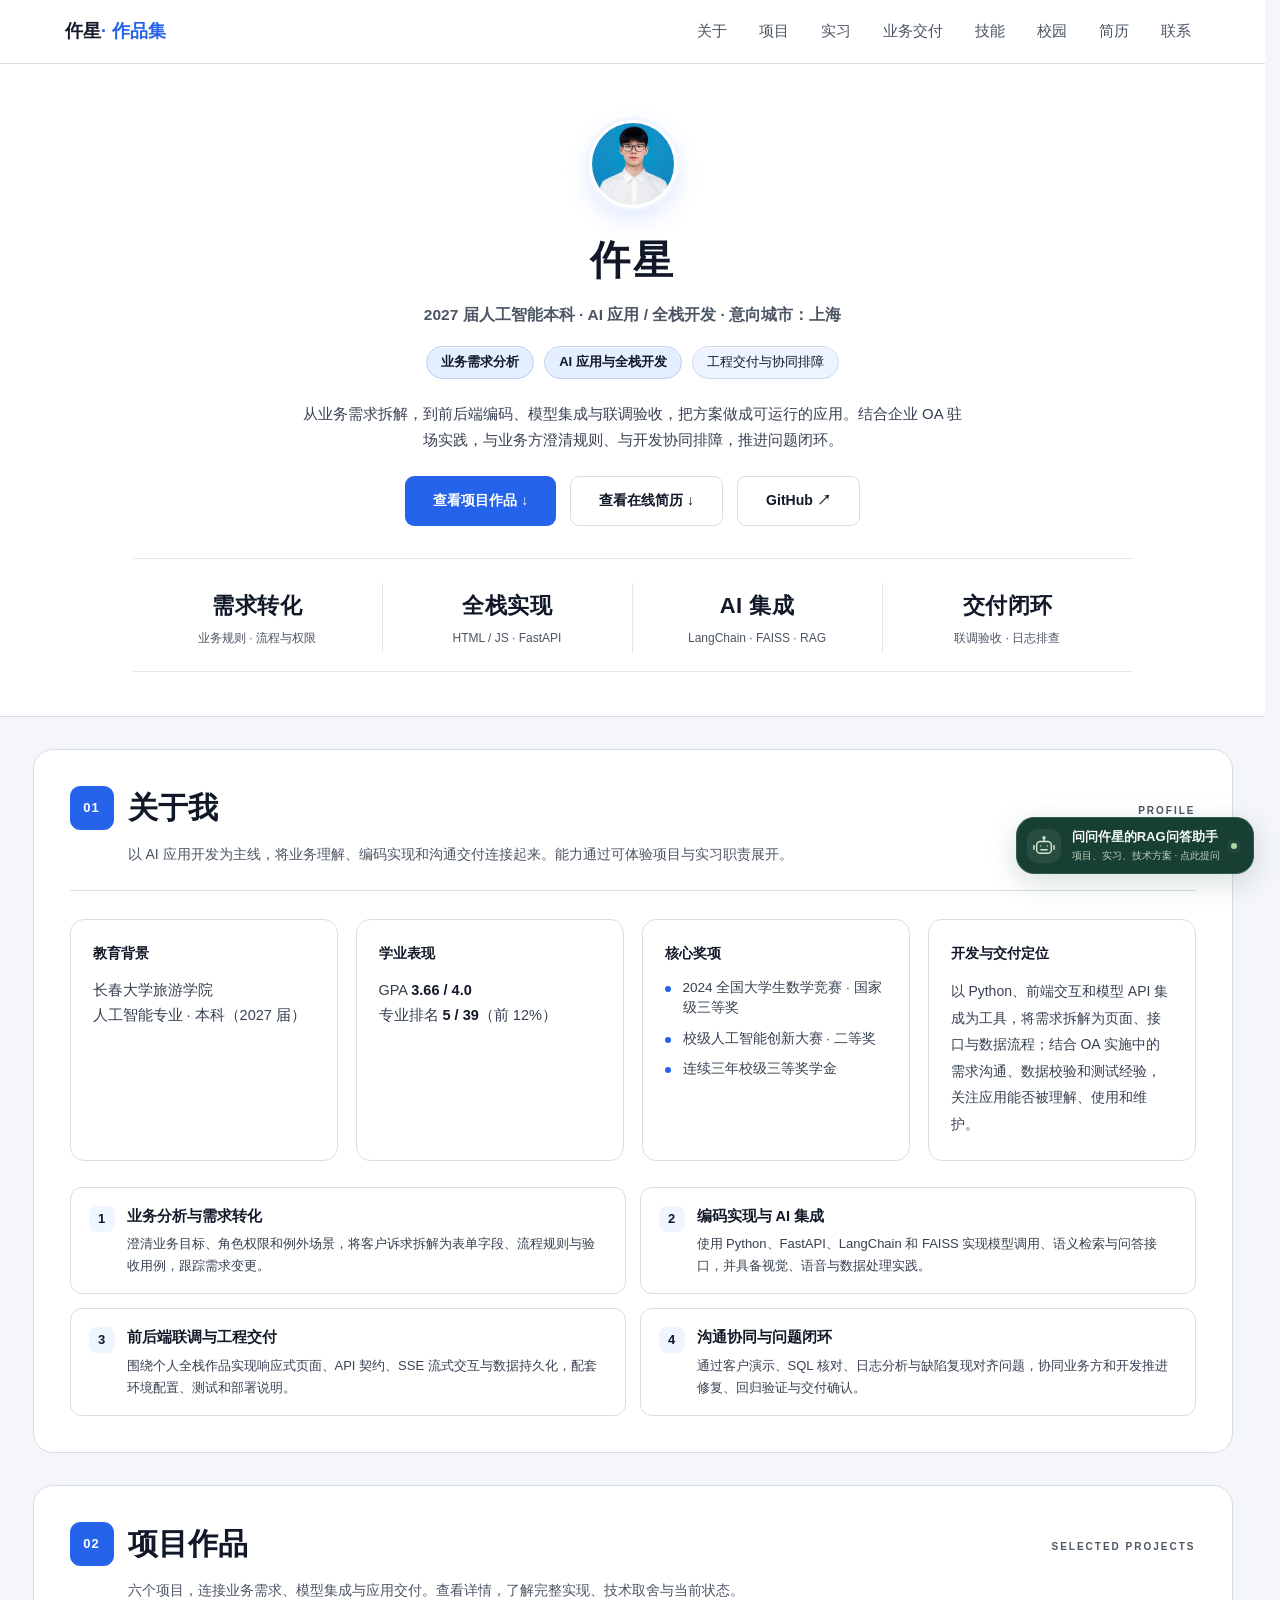
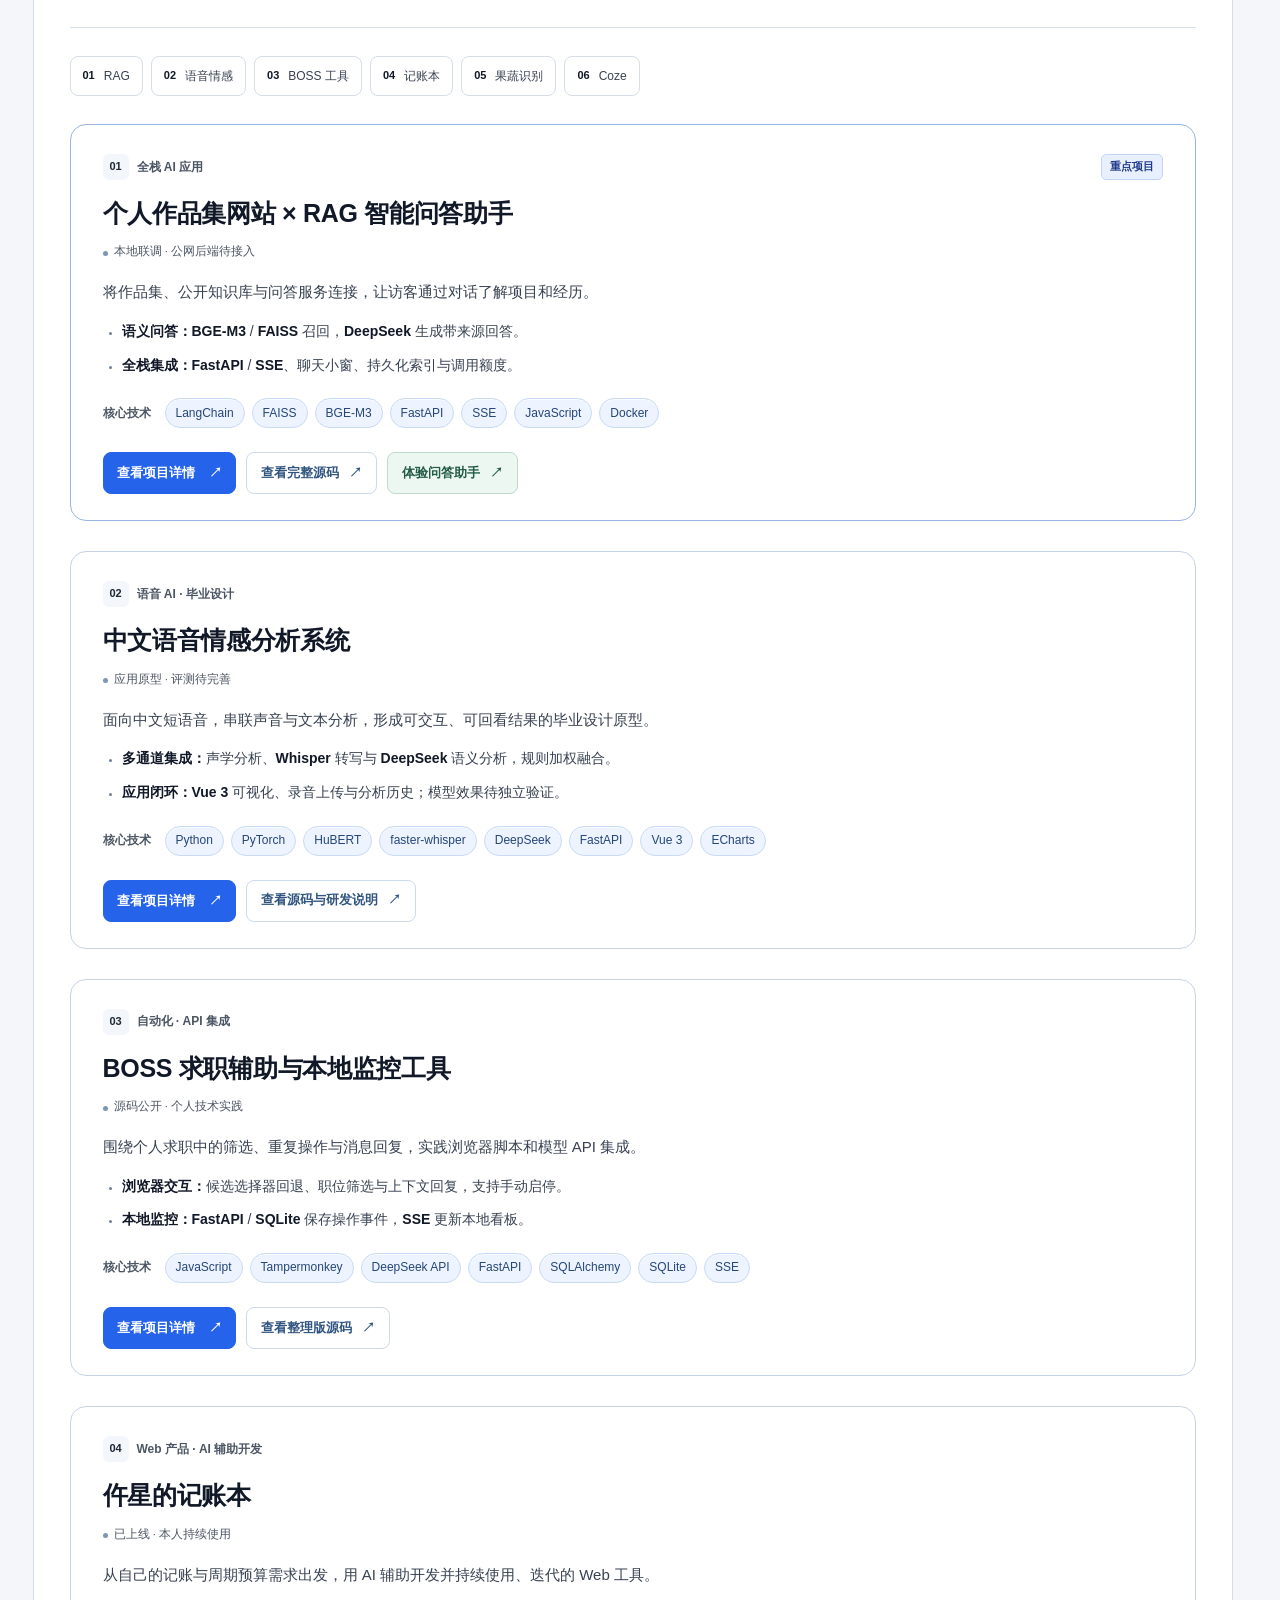
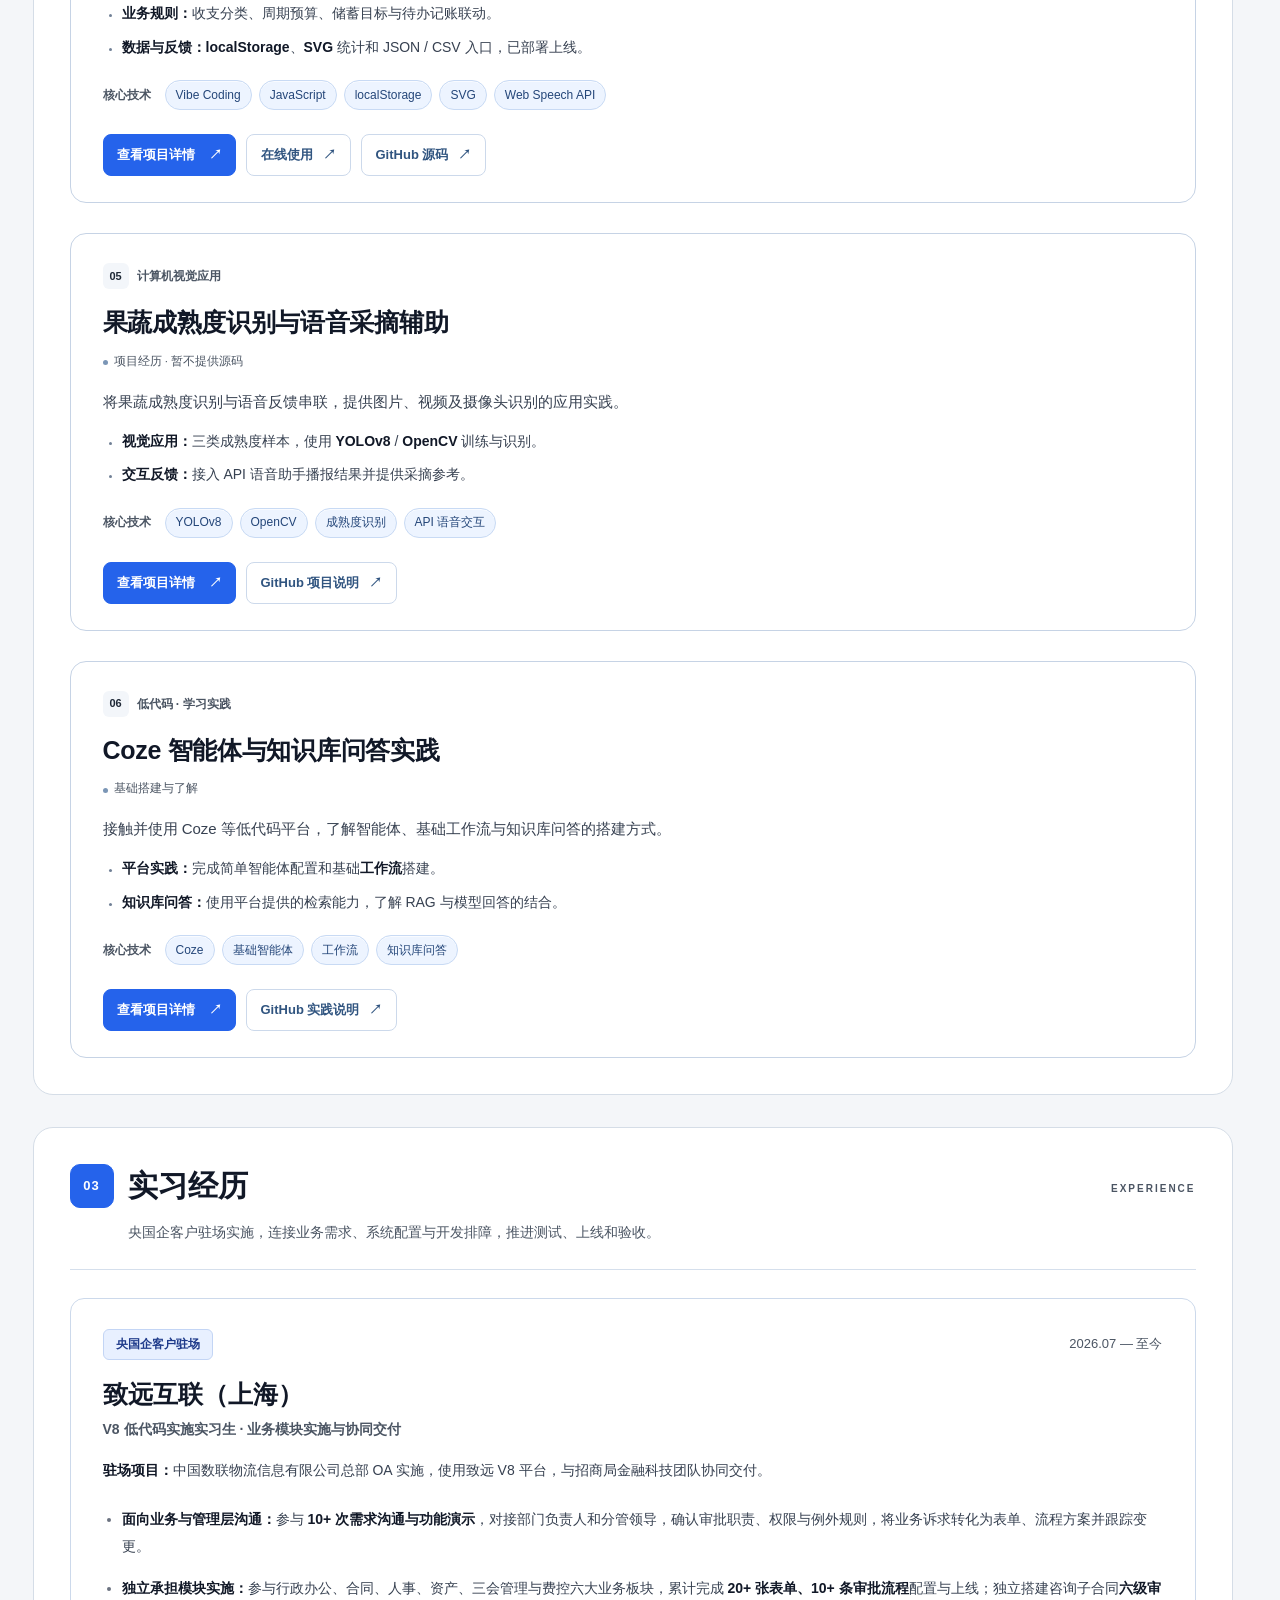
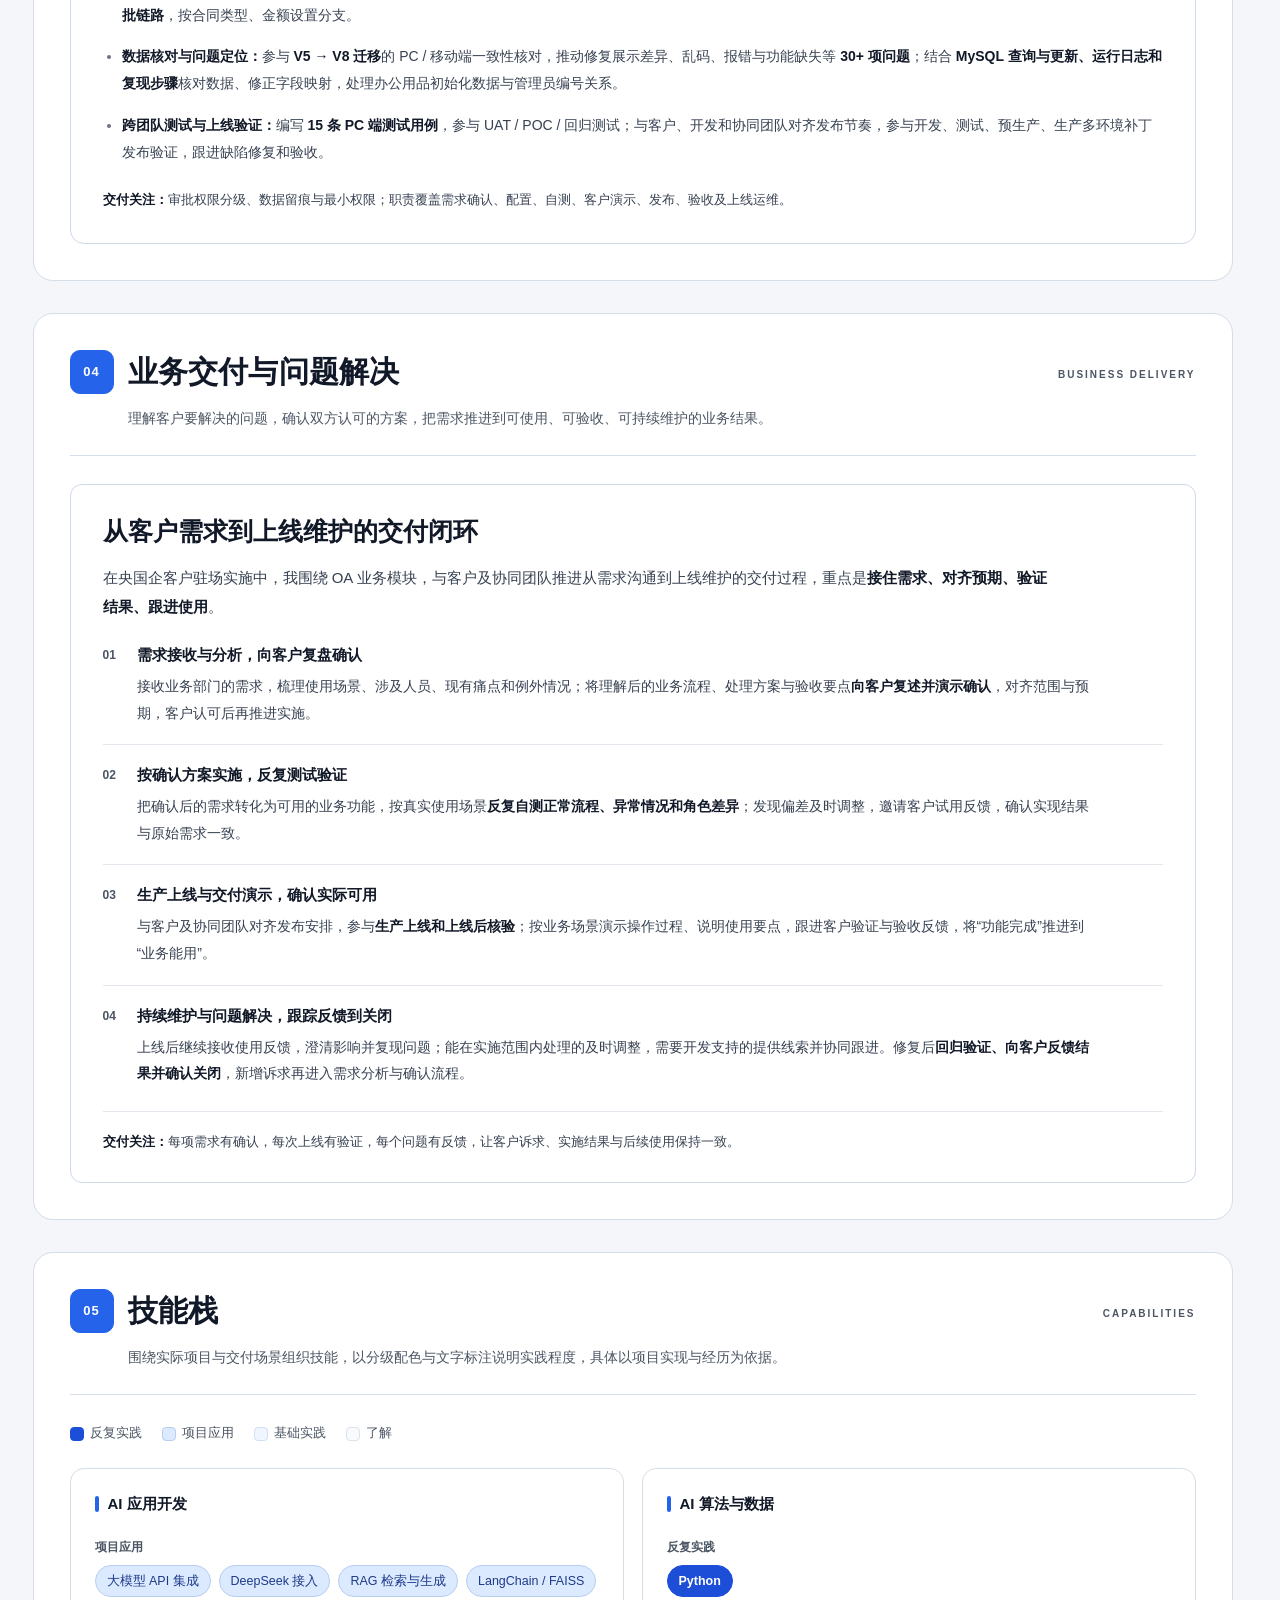
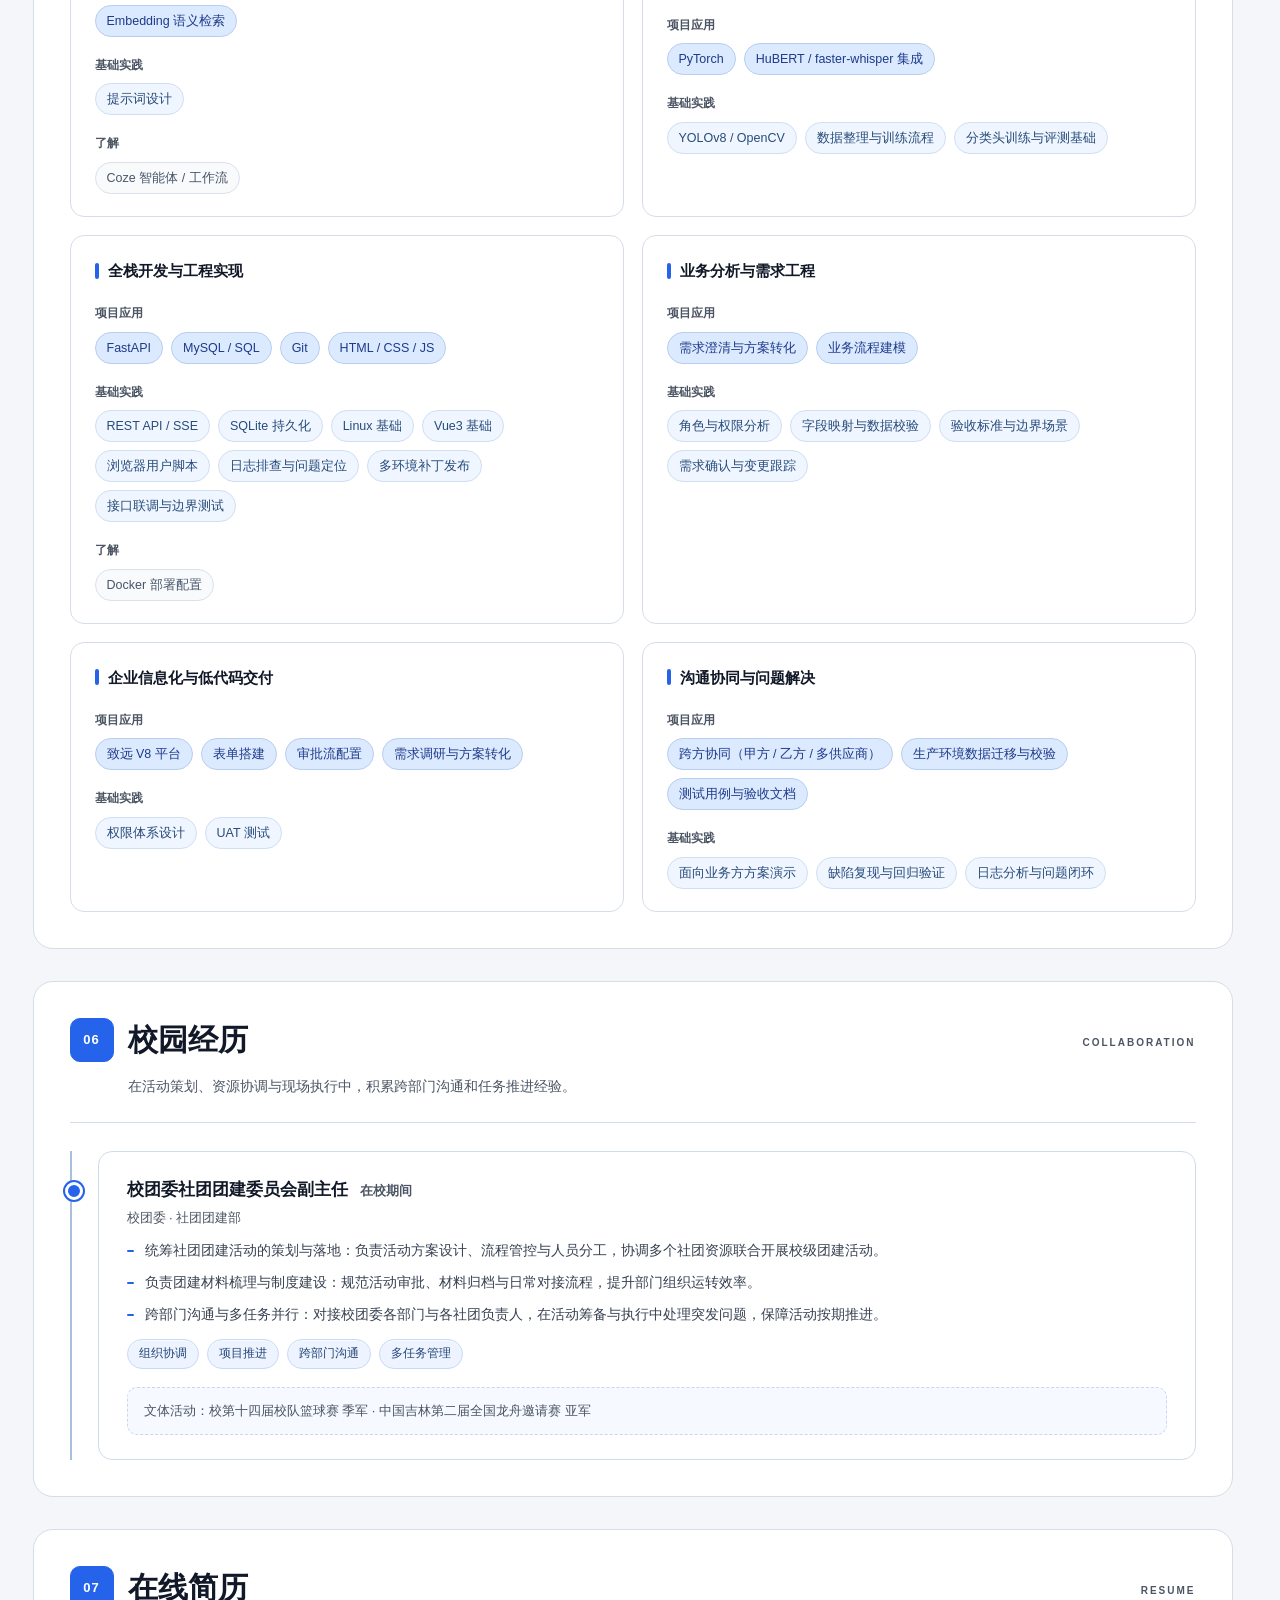
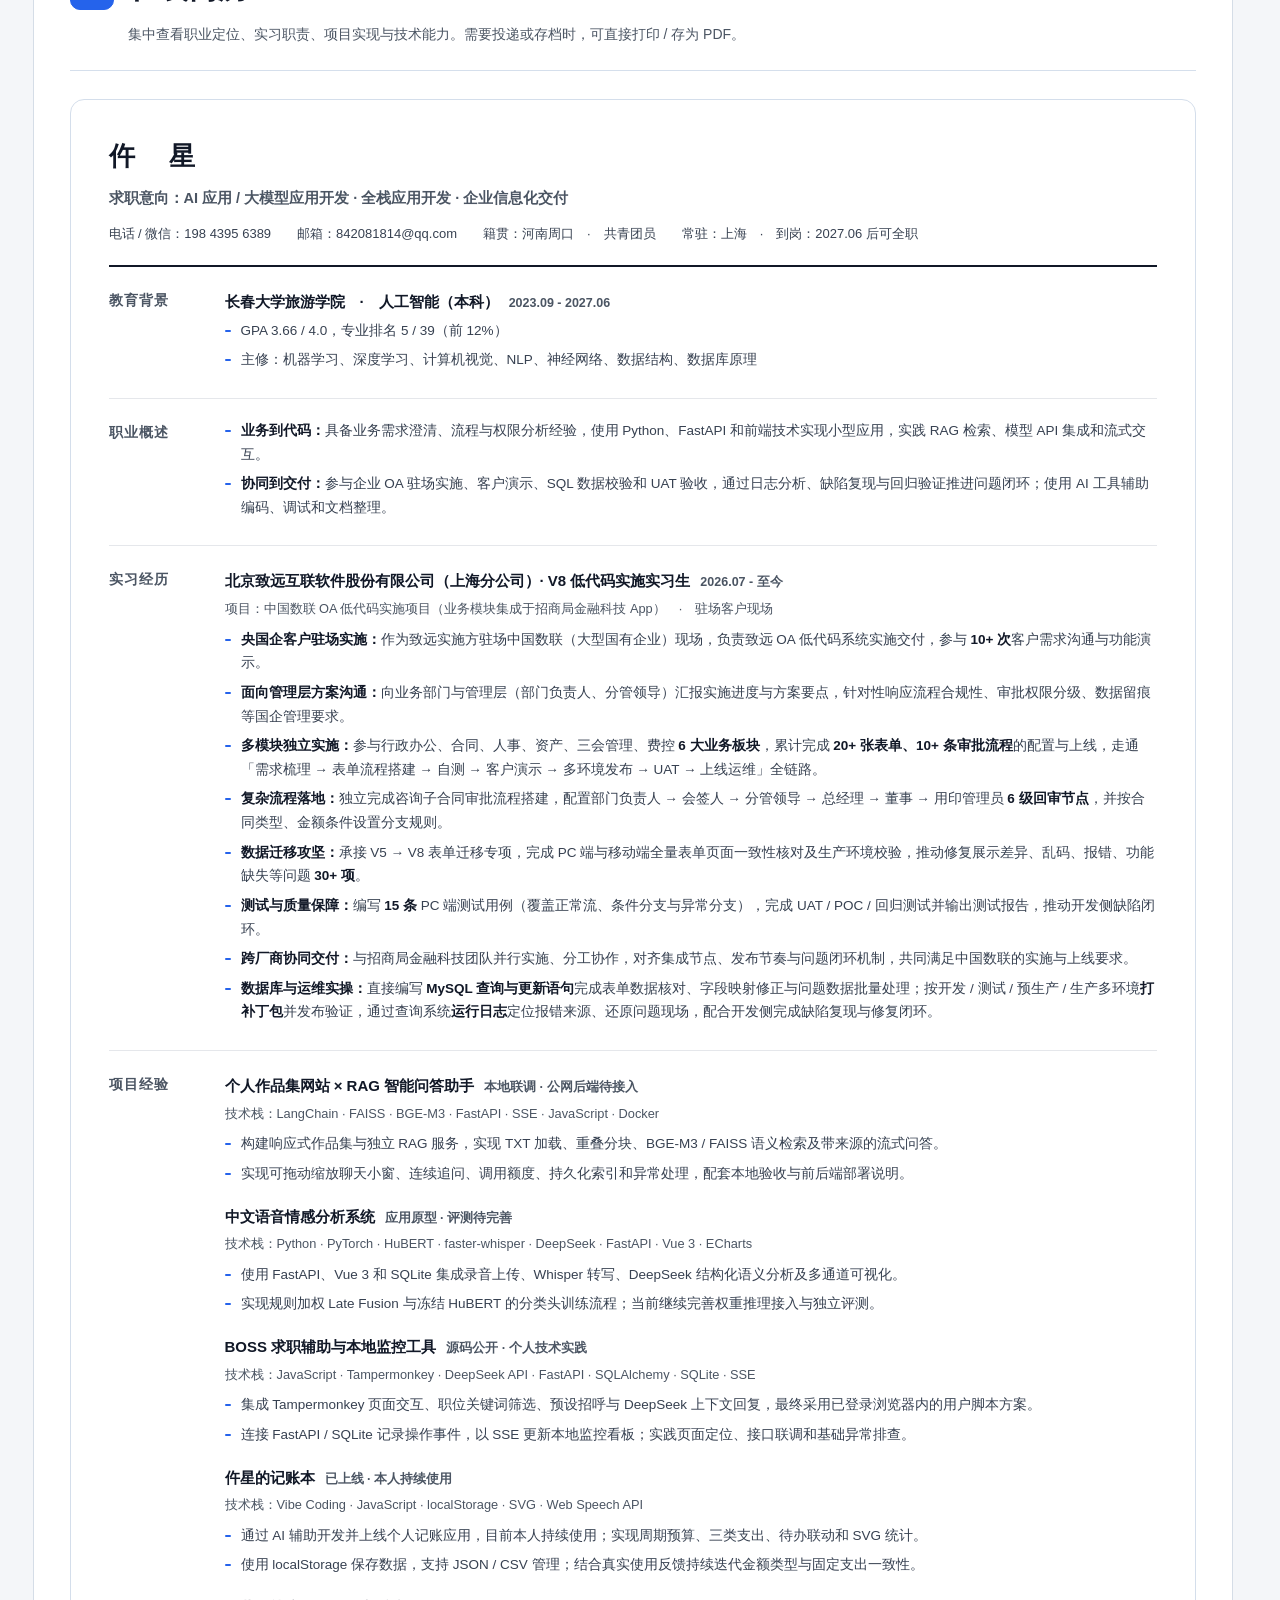
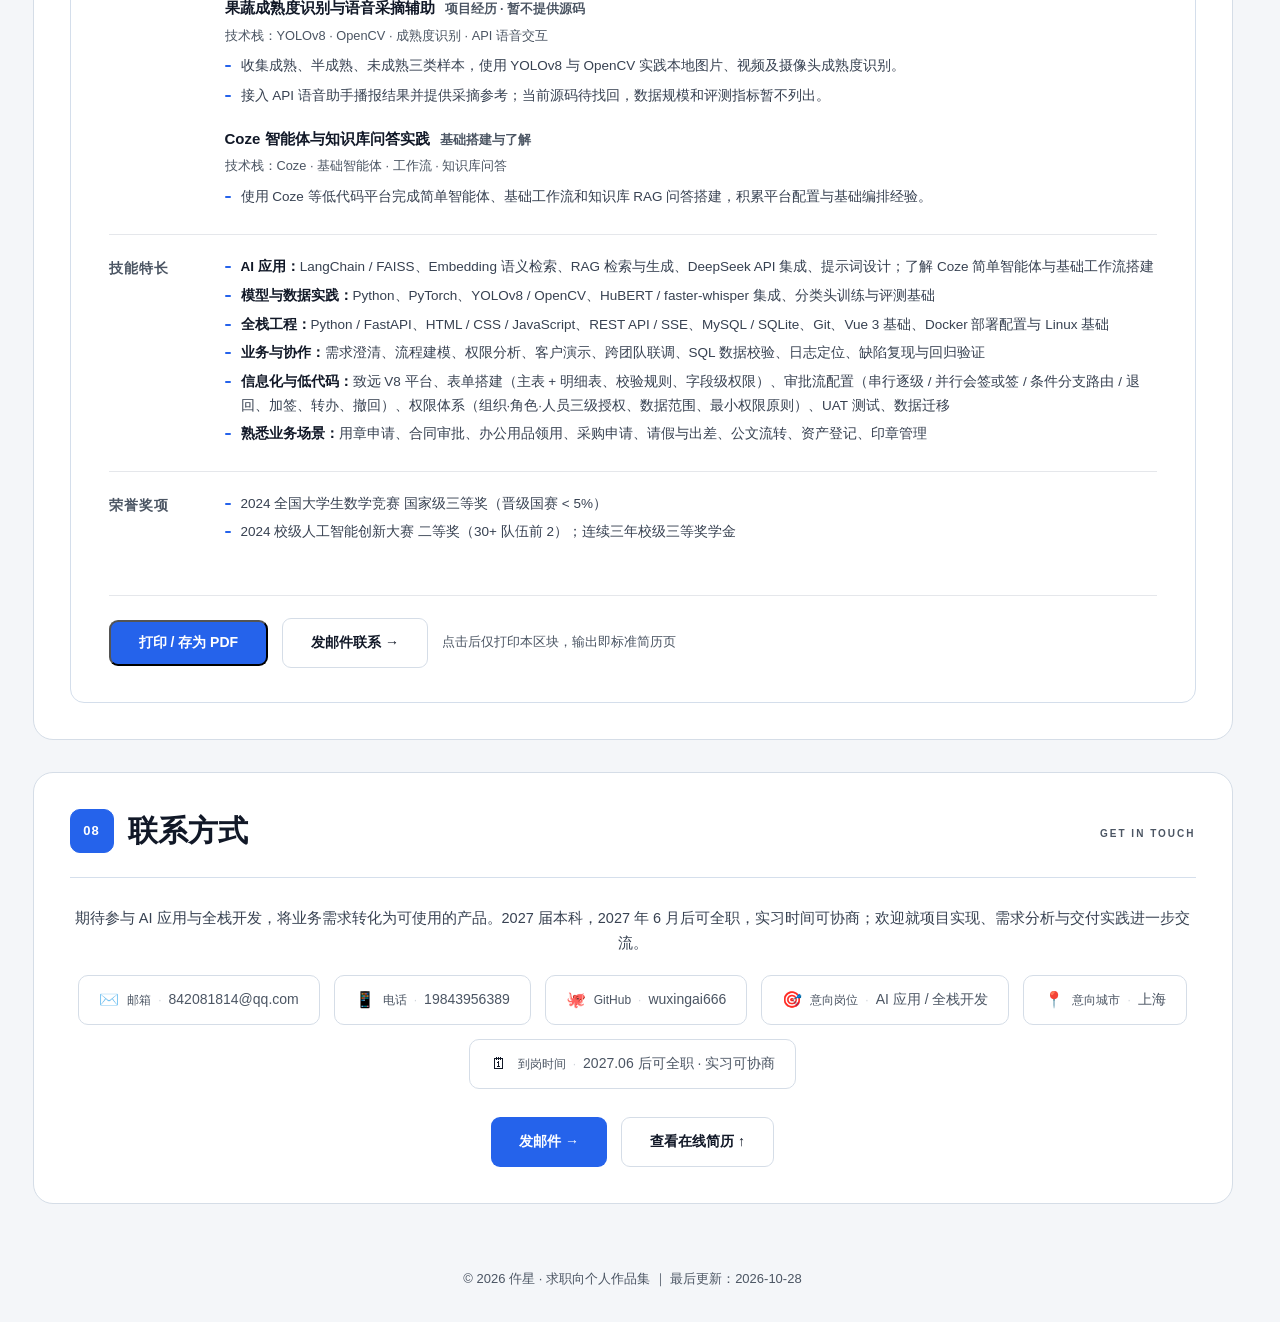
==== commit 13fe04ab: "Restore skill color tiers and add restrained interaction motion" ====
--- a/index.html
+++ b/index.html
@@ -63,9 +63,9 @@
   ════════════════════════════════════════════════════════════
 -->
 <link rel="icon" href="assets/favicon.svg" type="image/svg+xml">
-<link rel="stylesheet" href="css/style.css?v=20261028-closure">
-<link rel="stylesheet" href="css/assistant.css?v=20261028-closure">
-<link rel="stylesheet" href="css/layout.css?v=20261028-closure">
+<link rel="stylesheet" href="css/style.css?v=20261028-motion">
+<link rel="stylesheet" href="css/assistant.css?v=20261028-motion">
+<link rel="stylesheet" href="css/layout.css?v=20261028-motion">
 <!-- ═══ 无 JS 兜底：防止渐显动画未执行导致整页白屏 ═══ -->
 <noscript><style>.reveal{opacity:1 !important;transform:none !important}</style></noscript>
 </head>
@@ -369,7 +369,10 @@
   <div class="wrap">
     <div class="sec-head reveal" data-label="CAPABILITIES">
       <h2 class="sec-title"><span class="sec-no">05</span>技能栈</h2>
-      <p class="sec-sub">围绕实际项目与交付场景组织技能，用文字说明实践程度，具体以项目实现与经历为依据。</p>
+      <p class="sec-sub">围绕实际项目与交付场景组织技能，以分级配色与文字标注说明实践程度，具体以项目实现与经历为依据。</p>
+    </div>
+    <div class="skill-legend" aria-label="技能实践程度图例">
+      <span><i class="lg4" aria-hidden="true"></i>反复实践</span><span><i class="lg3" aria-hidden="true"></i>项目应用</span><span><i class="lg2" aria-hidden="true"></i>基础实践</span><span><i class="lg1" aria-hidden="true"></i>了解</span>
     </div>
     <div class="skill-grid">
       <div class="skill-card reveal">
@@ -554,9 +557,9 @@
 
 <button class="to-top" id="toTop" aria-label="回到顶部">↑</button>
 
-<script src="js/main.js?v=20261028-closure"></script>
-<script src="js/projects.js?v=20261028-closure"></script>
+<script src="js/main.js?v=20261028-motion"></script>
+<script src="js/projects.js?v=20261028-motion"></script>
 <script src="js/assistant-config.js"></script>
-<script src="js/assistant.js?v=20261028-closure" defer></script>
+<script src="js/assistant.js?v=20261028-motion" defer></script>
 </body>
 </html>
--- a/css/layout.css
+++ b/css/layout.css
@@ -75,7 +75,7 @@
 .delivery-method dd{margin:0;font-size:14px;color:#52627a;line-height:1.8}
 .delivery-example{display:grid;grid-template-columns:180px minmax(0,1fr);gap:20px;font-size:13px;line-height:1.9;color:#526b83}
 .delivery-example b{font-size:12px;font-weight:650;color:#2e567e}
-/* Three neutral text roles; blue/green identify actions and surfaces only. */
+/* Neutral reading text; colored labels use their own tested foreground/background pairs. */
 :root{--text:#111827;--muted:#4b5563}
 :is(#home,#about,#proj,#exp,#oa,#skills,#campus,#resume,#contact) :is(p,li,dd){color:#374151}
 :is(#home,#about,#proj,#exp,#oa,#skills,#campus,#resume,#contact) :is(h1,h2,h3,h4,b,strong){color:#111827}
@@ -187,6 +187,41 @@
 .project-dialog :is(.detail-flow,.detail-media img){background:#f4f6f9}
 .project-dialog .detail-media figcaption,.sec-head::after,footer{color:#4b5563}
 .skill-card h3{margin-bottom:20px}
+/* Blue accents distinguish keywords from white cards; skill colors retain their meaning. */
+:root{--skill-solid:#1d4ed8;--skill-applied:#dbeafe;--skill-basic:#eff6ff;--skill-aware:#f8fafc}
+.hero .chip,.hero .chip.accent,#proj .tag,#campus .tag,.project-dialog .tag{
+  color:#244679;background:#edf4ff;border-color:#c8daf4;box-shadow:inset 0 1px 0 #ffffffb3}
+.hero .chip.accent{background:#e3eeff;border-color:#b8cff1;color:#1e3a8a;font-weight:600}
+#exp .experience-badge,#proj .work-feature{background:#e8f0ff;color:#1e3a8a;border-color:#c3d5f5}
+#skills .tag.l4{color:#fff;background:var(--skill-solid);border-color:var(--skill-solid);font-weight:600}
+#skills .tag.l3{color:#1e3a8a;background:var(--skill-applied);border-color:#b8cef0}
+#skills .tag.l2{color:#274b7a;background:var(--skill-basic);border-color:#d1dff2}
+#skills .tag.l1{color:#475569;background:var(--skill-aware);border-color:#dbe2ec}
+#skills .skill-legend{gap:10px 20px;margin-bottom:24px;color:#4b5563}
+#skills .skill-legend i{width:14px;height:14px;flex:none;border:1px solid #dbe2ec}
+#skills .skill-legend .lg4{background:var(--skill-solid);border-color:var(--skill-solid)}
+#skills .skill-legend .lg3{background:var(--skill-applied);border-color:#b8cef0}
+#skills .skill-legend .lg2{background:var(--skill-basic);border-color:#d1dff2}
+#skills .skill-legend .lg1{background:var(--skill-aware);border-color:#dbe2ec}
+.hero .chip,#proj .tag,#skills .tag,#campus .tag,.project-dialog .tag{
+  cursor:default;transition:transform .18s ease,box-shadow .18s ease,border-color .18s ease}
+.skill-card,.info-card,.experience-card,.delivery-summary{transition:border-color .22s ease,box-shadow .22s ease}
+.btn:focus-visible,.work-detail>summary:focus-visible,.work-links :is(a,button):focus-visible,.project-index a:focus-visible{
+  outline:3px solid #93b4f4;outline-offset:3px}
+@media(hover:hover) and (pointer:fine) and (prefers-reduced-motion:no-preference){
+  .hero .chip:hover,#proj .tag:hover,#skills .tag:hover,#campus .tag:hover,.project-dialog .tag:hover{
+    transform:translateY(-2px);box-shadow:0 4px 10px #1e40af18}
+  .skill-card:hover,.info-card:hover,.experience-card:hover,.delivery-summary:hover{
+    border-color:#b2c8e9;box-shadow:0 5px 18px #25477b09}
+  .work-card:hover{box-shadow:0 5px 18px #25477b0c}
+}
+@media(prefers-reduced-motion:reduce){
+  .hero .chip,#proj .tag,#skills .tag,#campus .tag,.project-dialog .tag,
+  .skill-card,.info-card,.experience-card,.delivery-summary,#progress{transition:none}
+}
+@media print{
+  #skills .tag.l4{background:#fff;color:#111827;border-color:#64748b}
+}
 @media(max-width:1100px){
   body>section:not(#home)>.wrap{width:calc(100% - 48px);padding:28px}
   .work-body{padding:26px}.work-title{font-size:24px}
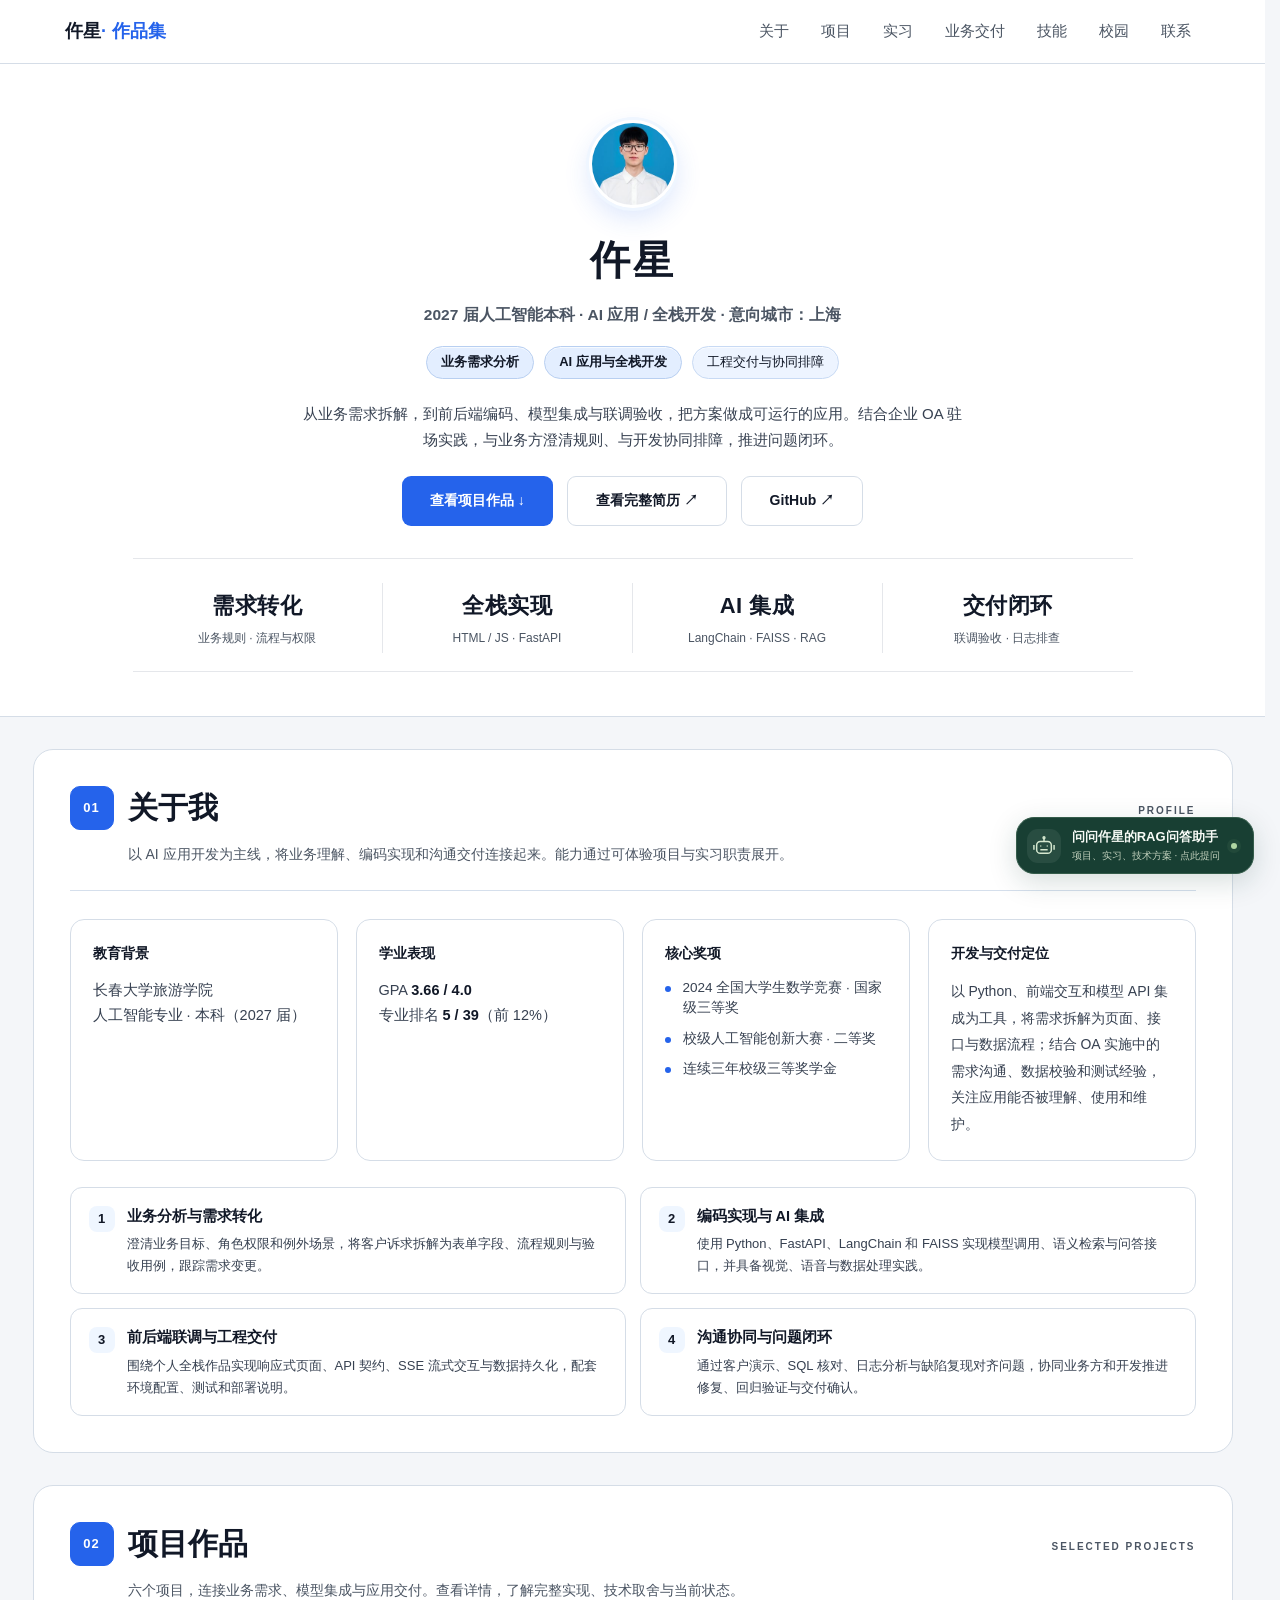
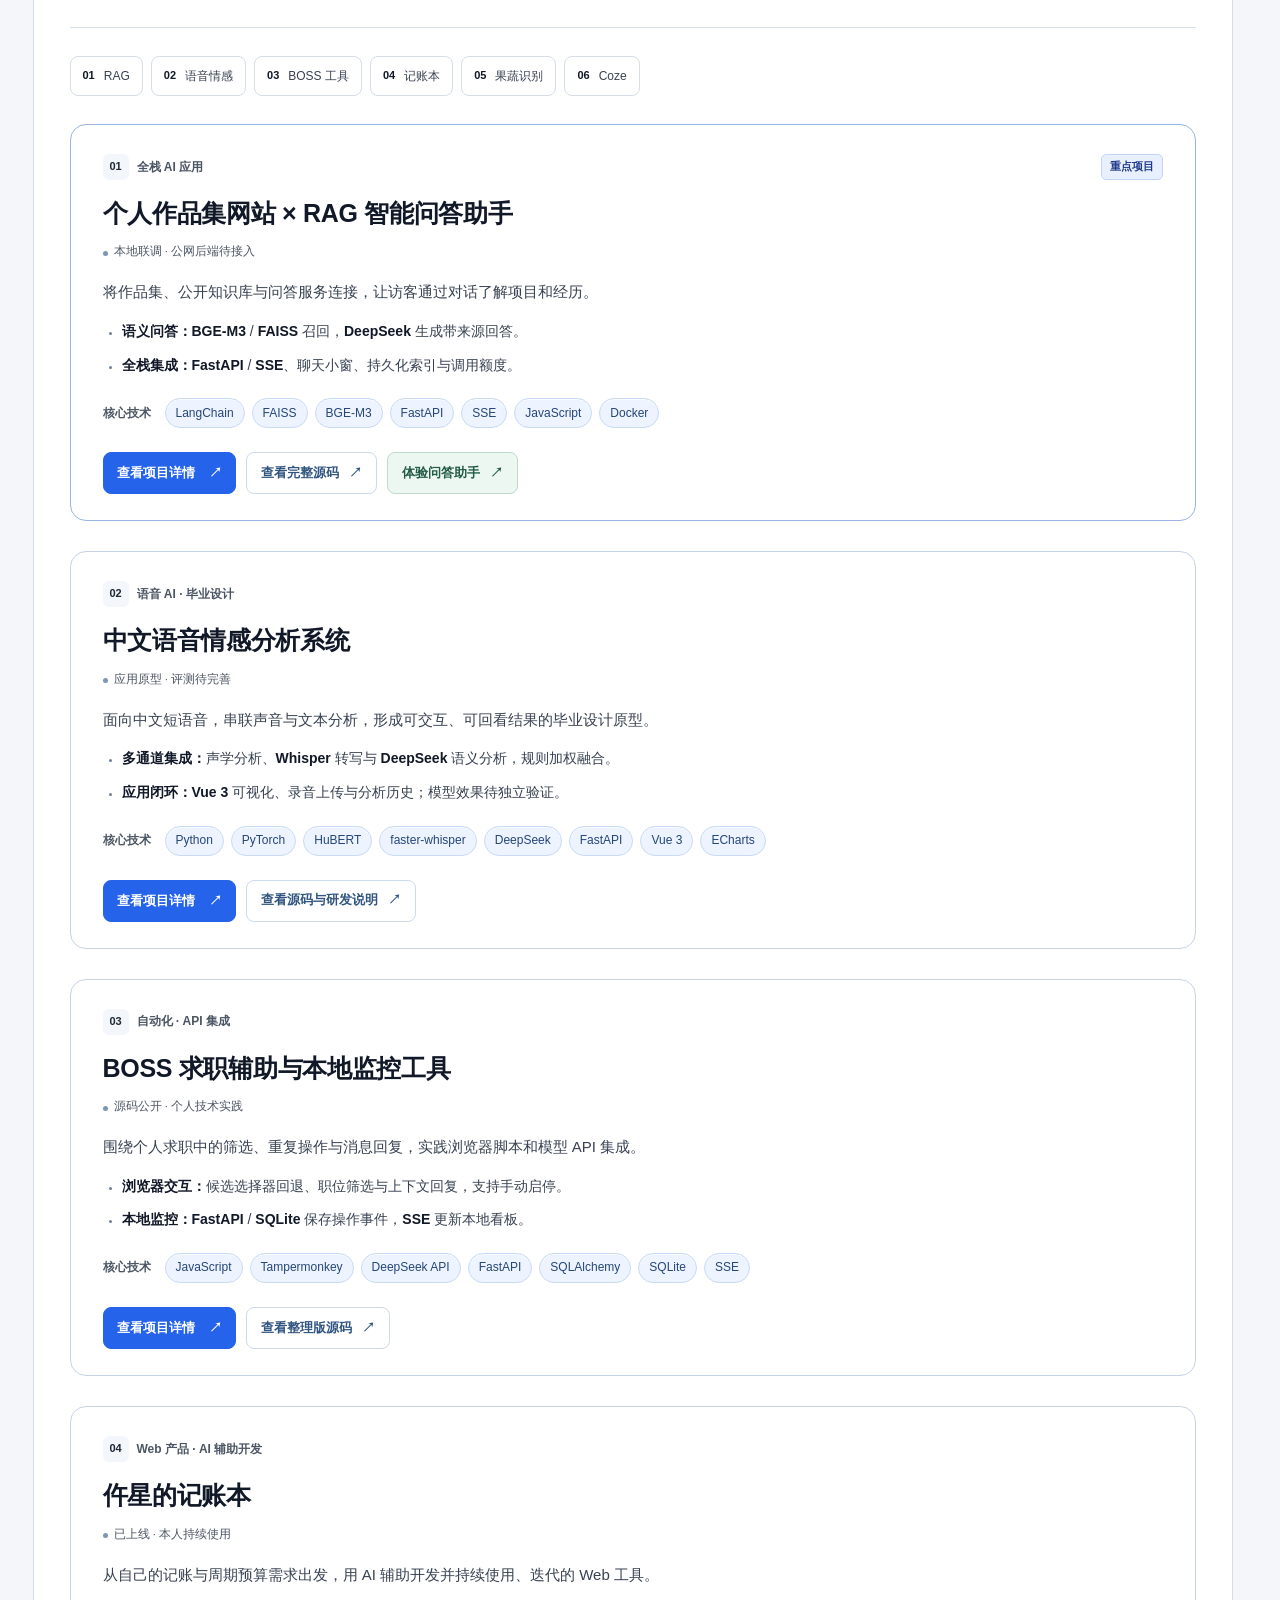
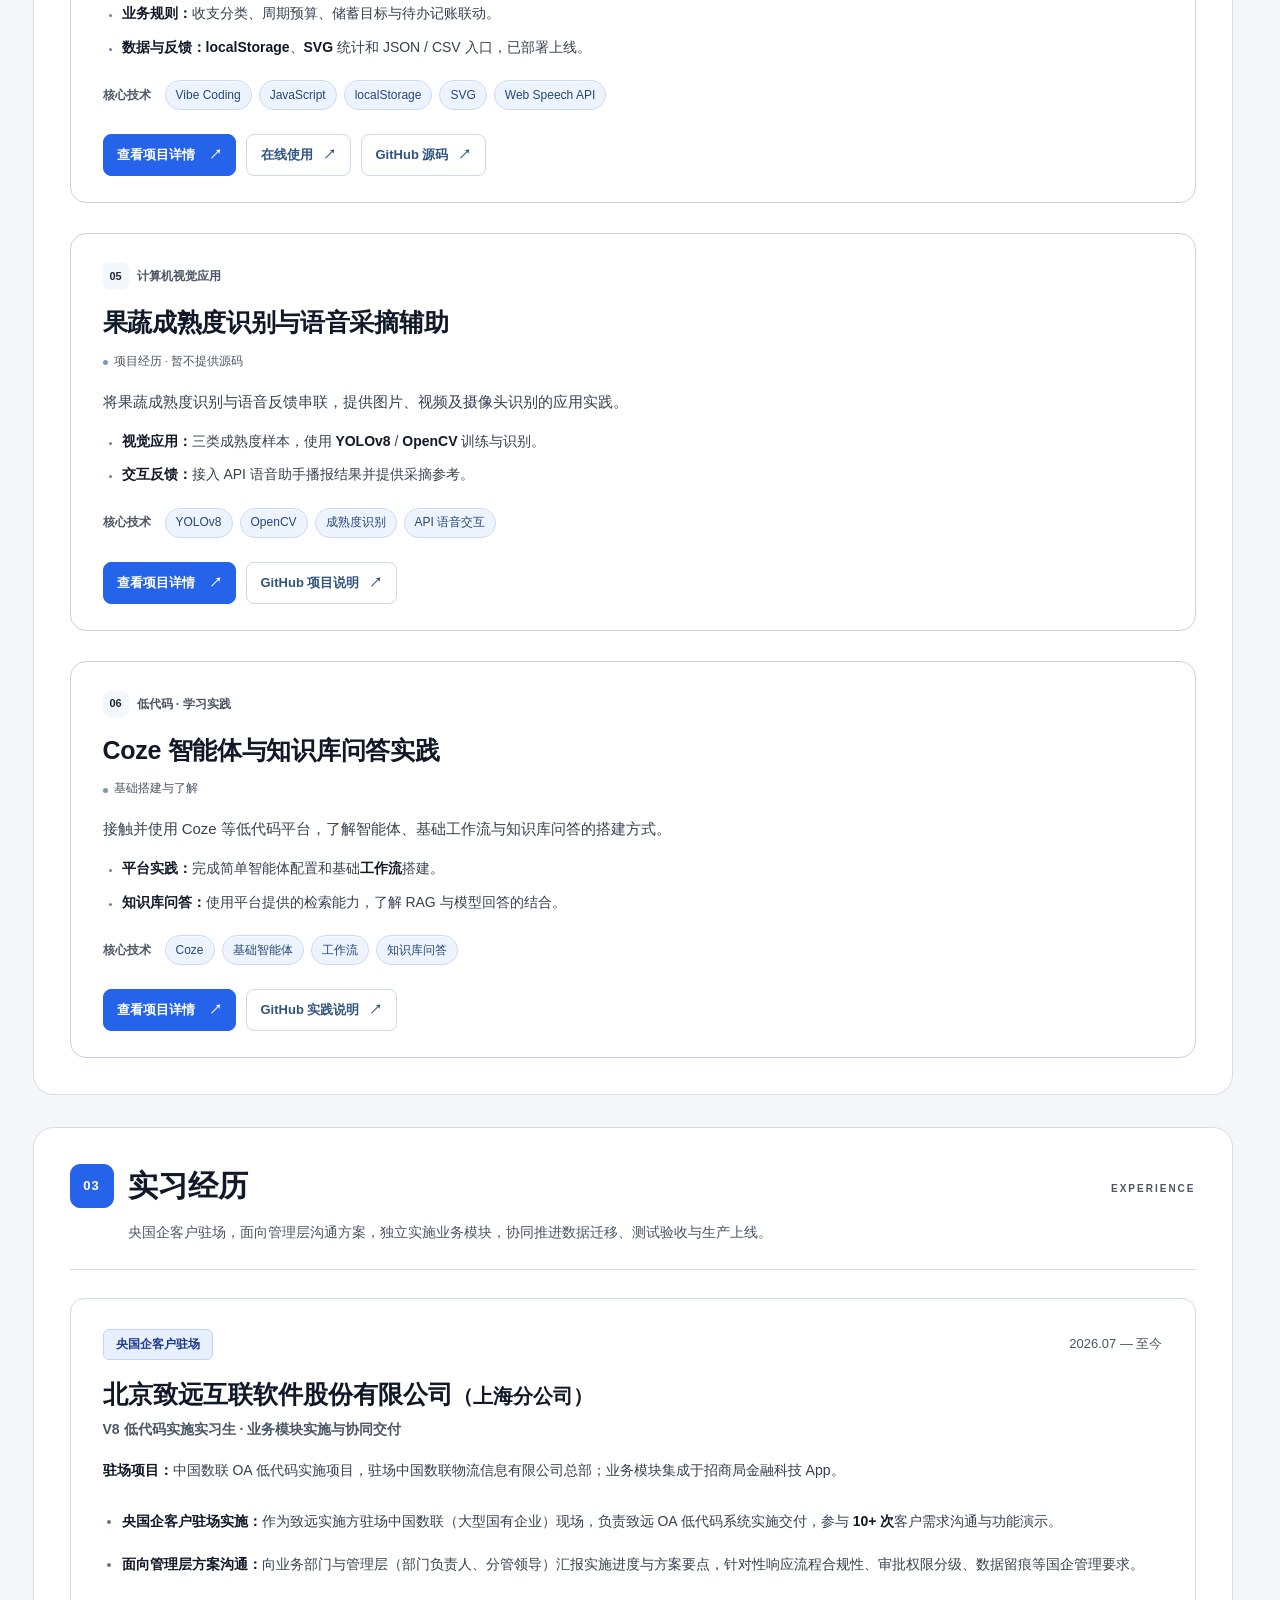
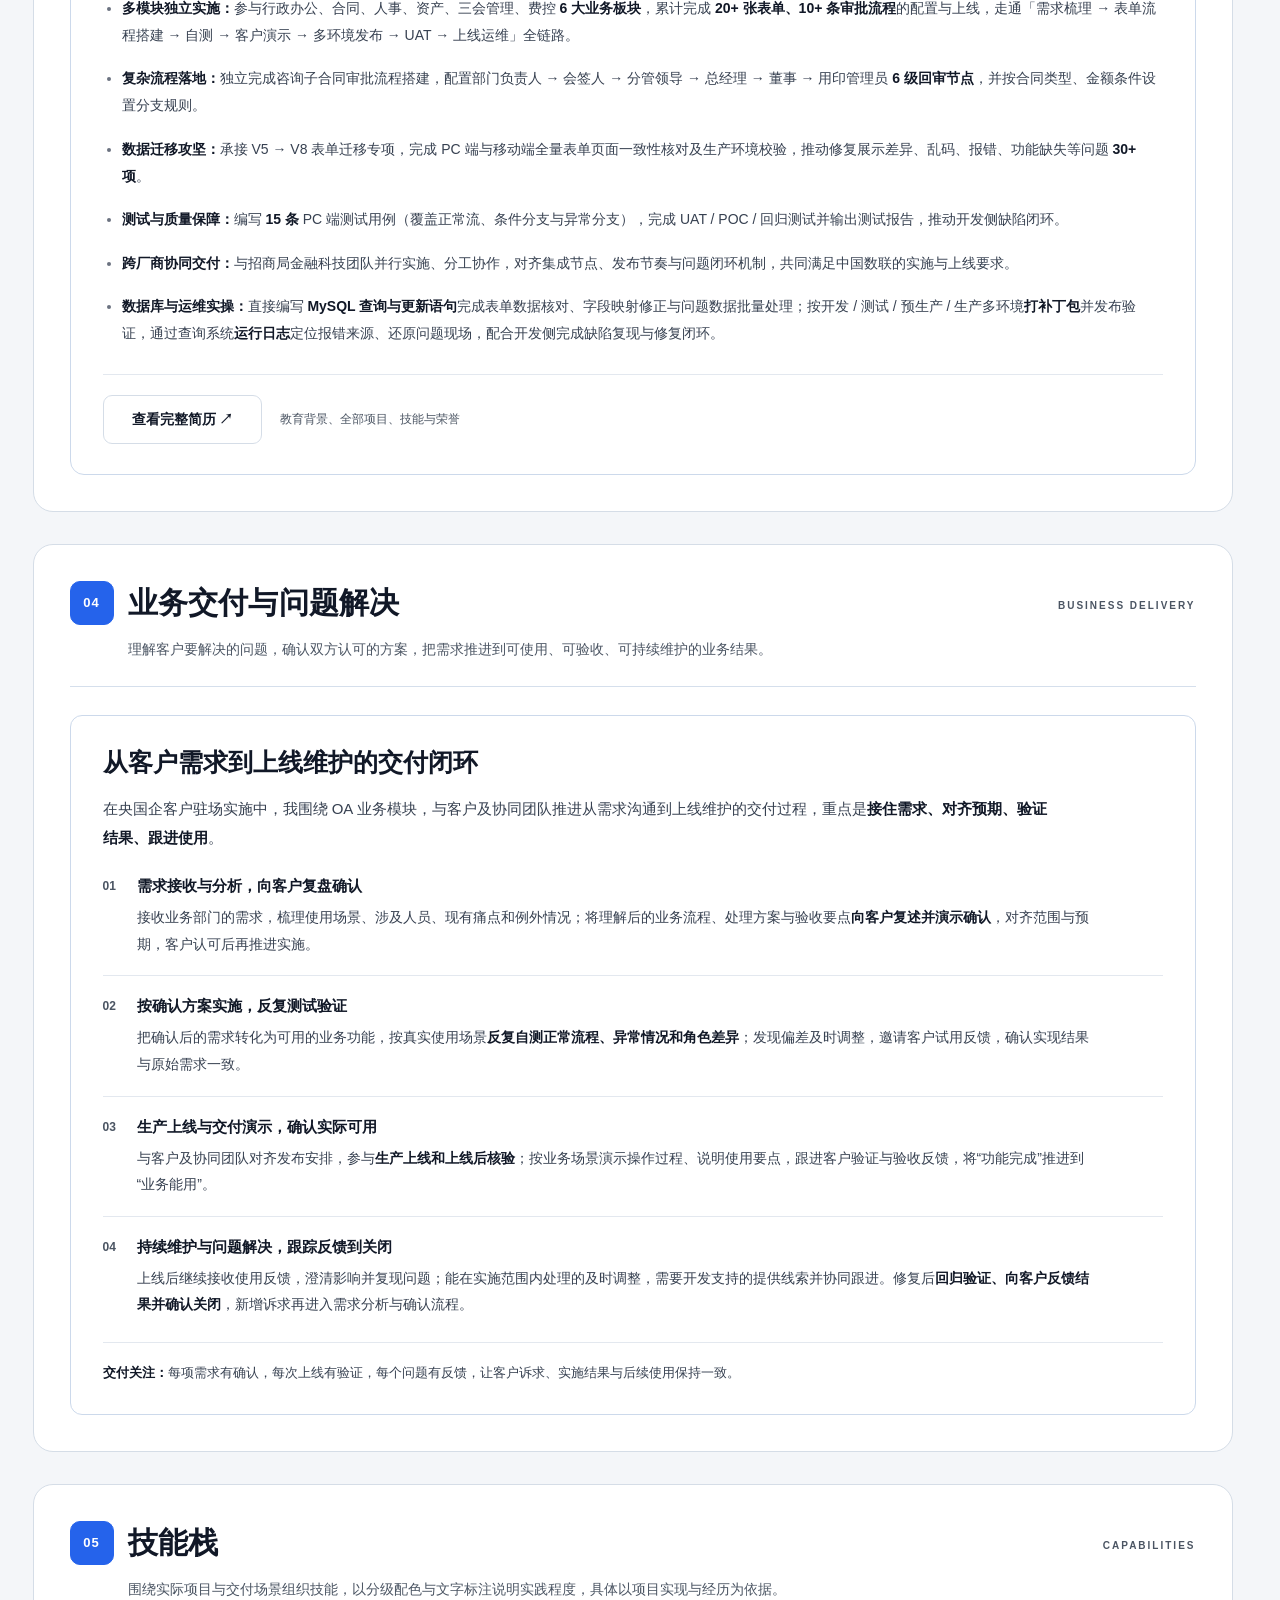
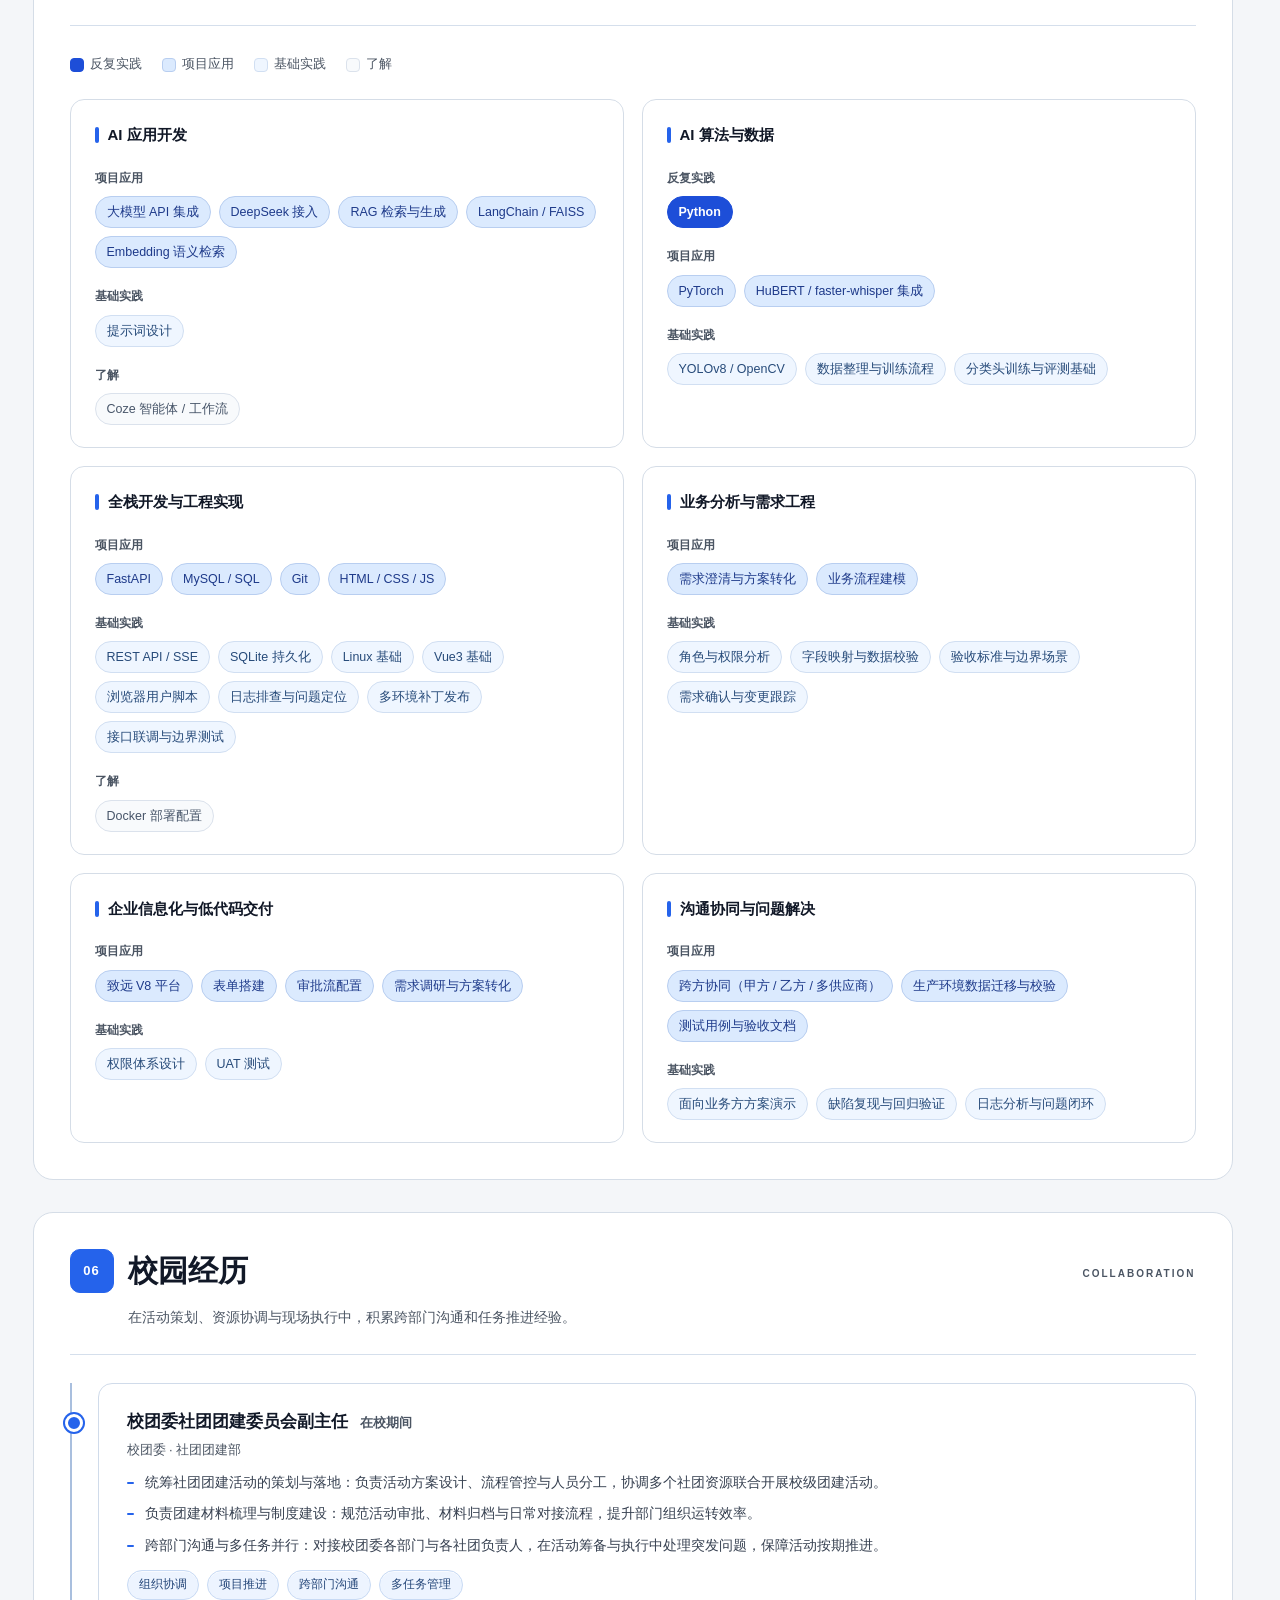
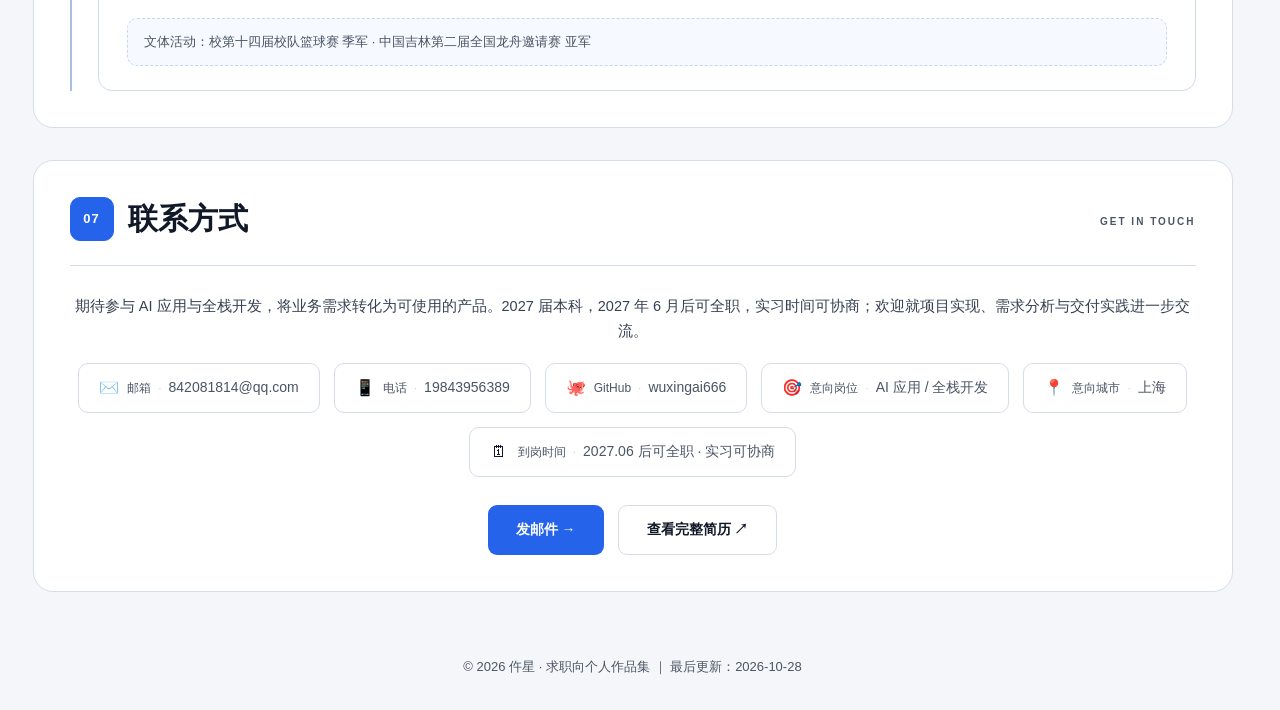
==== commit 3524249d: "Move complete resume into printable dialog and strengthen internship content" ====
--- a/index.html
+++ b/index.html
@@ -63,9 +63,10 @@
   ════════════════════════════════════════════════════════════
 -->
 <link rel="icon" href="assets/favicon.svg" type="image/svg+xml">
-<link rel="stylesheet" href="css/style.css?v=20261028-motion">
-<link rel="stylesheet" href="css/assistant.css?v=20261028-motion">
-<link rel="stylesheet" href="css/layout.css?v=20261028-motion">
+<link rel="stylesheet" href="css/style.css?v=20261028-resume">
+<link rel="stylesheet" href="css/assistant.css?v=20261028-resume">
+<link rel="stylesheet" href="css/layout.css?v=20261028-resume">
+<link rel="stylesheet" href="css/resume.css?v=20261028-resume">
 <!-- ═══ 无 JS 兜底：防止渐显动画未执行导致整页白屏 ═══ -->
 <noscript><style>.reveal{opacity:1 !important;transform:none !important}</style></noscript>
 </head>
@@ -86,7 +87,6 @@
       <li><a href="#oa">业务交付</a></li>
       <li><a href="#skills">技能</a></li>
       <li><a href="#campus">校园</a></li>
-      <li><a href="#resume">简历</a></li>
       <li><a href="#contact">联系</a></li>
     </ul>
     <button class="menu-btn" id="menuBtn" aria-label="打开菜单" aria-expanded="false">
@@ -109,7 +109,7 @@
   <p class="intro reveal">从业务需求拆解，到前后端编码、模型集成与联调验收，把方案做成可运行的应用。结合企业 OA 驻场实践，与业务方澄清规则、与开发协同排障，推进问题闭环。</p>
   <div class="btn-row reveal">
     <a class="btn primary" href="#proj">查看项目作品 ↓</a>
-    <a class="btn ghost" href="#resume">查看在线简历 ↓</a>
+    <a class="btn ghost" href="#resume" data-resume-open>查看完整简历 ↗</a>
     <a class="btn ghost hero-source-link" href="https://github.com/WuxingAi666/ai-application-projects" target="_blank" rel="noopener">GitHub ↗</a>
   </div>
 
@@ -327,20 +327,25 @@
   <div class="wrap">
     <div class="sec-head reveal" data-label="EXPERIENCE">
       <h2 class="sec-title"><span class="sec-no">03</span>实习经历</h2>
-      <p class="sec-sub">央国企客户驻场实施，连接业务需求、系统配置与开发排障，推进测试、上线和验收。</p>
+      <p class="sec-sub">央国企客户驻场，面向管理层沟通方案，独立实施业务模块，协同推进数据迁移、测试验收与生产上线。</p>
     </div>
     <article class="experience-card reveal" aria-labelledby="experience-title">
       <div class="experience-topline"><span class="experience-badge">央国企客户驻场</span><span class="experience-date">2026.07 — 至今</span></div>
-      <h3 id="experience-title">致远互联（上海）</h3>
+      <h3 id="experience-title">北京致远互联软件股份有限公司<span class="experience-branch">（上海分公司）</span></h3>
       <p class="experience-role">V8 低代码实施实习生 · 业务模块实施与协同交付</p>
-      <p class="experience-project"><b>驻场项目：</b>中国数联物流信息有限公司总部 OA 实施，使用致远 V8 平台，与招商局金融科技团队协同交付。</p>
+      <p class="experience-project"><b>驻场项目：</b>中国数联 OA 低代码实施项目，驻场中国数联物流信息有限公司总部；业务模块集成于招商局金融科技 App。</p>
       <ul class="experience-points">
-        <li><b>面向业务与管理层沟通：</b>参与 <strong>10+ 次需求沟通与功能演示</strong>，对接部门负责人和分管领导，确认审批职责、权限与例外规则，将业务诉求转化为表单、流程方案并跟踪变更。</li>
-        <li><b>独立承担模块实施：</b>参与行政办公、合同、人事、资产、三会管理与费控六大业务板块，累计完成 <strong>20+ 张表单、10+ 条审批流程</strong>配置与上线；独立搭建咨询子合同<strong>六级审批链路</strong>，按合同类型、金额设置分支。</li>
-        <li><b>数据核对与问题定位：</b>参与 <strong>V5 → V8 迁移</strong>的 PC / 移动端一致性核对，推动修复展示差异、乱码、报错与功能缺失等 <strong>30+ 项问题</strong>；结合 <strong>MySQL 查询与更新、运行日志和复现步骤</strong>核对数据、修正字段映射，处理办公用品初始化数据与管理员编号关系。</li>
-        <li><b>跨团队测试与上线验证：</b>编写 <strong>15 条 PC 端测试用例</strong>，参与 UAT / POC / 回归测试；与客户、开发和协同团队对齐发布节奏，参与开发、测试、预生产、生产多环境补丁发布验证，跟进缺陷修复和验收。</li>
-      </ul>
-      <p class="experience-note"><b>交付关注：</b>审批权限分级、数据留痕与最小权限；职责覆盖需求确认、配置、自测、客户演示、发布、验收及上线运维。</p>
+
+            <li><b>央国企客户驻场实施：</b>作为致远实施方驻场中国数联（大型国有企业）现场，负责致远 OA 低代码系统实施交付，参与 <b>10+ 次</b>客户需求沟通与功能演示。</li>
+            <li><b>面向管理层方案沟通：</b>向业务部门与管理层（部门负责人、分管领导）汇报实施进度与方案要点，针对性响应流程合规性、审批权限分级、数据留痕等国企管理要求。</li>
+            <li><b>多模块独立实施：</b>参与行政办公、合同、人事、资产、三会管理、费控 <b>6 大业务板块</b>，累计完成 <b>20+ 张表单、10+ 条审批流程</b>的配置与上线，走通「需求梳理 → 表单流程搭建 → 自测 → 客户演示 → 多环境发布 → UAT → 上线运维」全链路。</li>
+            <li><b>复杂流程落地：</b>独立完成咨询子合同审批流程搭建，配置部门负责人 → 会签人 → 分管领导 → 总经理 → 董事 → 用印管理员 <b>6 级回审节点</b>，并按合同类型、金额条件设置分支规则。</li>
+            <li><b>数据迁移攻坚：</b>承接 V5 → V8 表单迁移专项，完成 PC 端与移动端全量表单页面一致性核对及生产环境校验，推动修复展示差异、乱码、报错、功能缺失等问题 <b>30+ 项</b>。</li>
+            <li><b>测试与质量保障：</b>编写 <b>15 条</b> PC 端测试用例（覆盖正常流、条件分支与异常分支），完成 UAT / POC / 回归测试并输出测试报告，推动开发侧缺陷闭环。</li>
+            <li><b>跨厂商协同交付：</b>与招商局金融科技团队并行实施、分工协作，对齐集成节点、发布节奏与问题闭环机制，共同满足中国数联的实施与上线要求。</li>
+            <li><b>数据库与运维实操：</b>直接编写 <b>MySQL 查询与更新语句</b>完成表单数据核对、字段映射修正与问题数据批量处理；按开发 / 测试 / 预生产 / 生产多环境<b>打补丁包</b>并发布验证，通过查询系统<b>运行日志</b>定位报错来源、还原问题现场，配合开发侧完成缺陷复现与修复闭环。</li>
+                </ul>
+      <div class="experience-actions"><a class="btn ghost" href="#resume" data-resume-open>查看完整简历 ↗</a><span>教育背景、全部项目、技能与荣誉</span></div>
     </article>
   </div>
 </section>
@@ -439,14 +444,29 @@
   </div>
 </section>
 
-<section id="resume">
-  <div class="wrap">
-    <div class="sec-head reveal" data-label="RESUME">
-      <h2 class="sec-title"><span class="sec-no">07</span>在线简历</h2>
-      <p class="sec-sub">集中查看职业定位、实习职责、项目实现与技术能力。需要投递或存档时，可直接打印 / 存为 PDF。</p>
-    </div>
-
-    <div class="rsm reveal">
+
+
+<section id="contact" class="contact">
+  <div class="wrap">
+    <div class="sec-head reveal" data-label="GET IN TOUCH">
+      <h2 class="sec-title"><span class="sec-no">07</span>联系方式</h2>
+    </div>
+    <p class="tip reveal">期待参与 AI 应用与全栈开发，将业务需求转化为可使用的产品。2027 届本科，2027 年 6 月后可全职，实习时间可协商；欢迎就项目实现、需求分析与交付实践进一步交流。</p>
+    <div class="channels reveal">
+      <a class="channel" href="mailto:842081814@qq.com"><span class="ci">✉️</span><span class="ct"><span class="k">邮箱</span><span class="v">842081814@qq.com</span></span></a>
+      <a class="channel" href="tel:19843956389"><span class="ci">📱</span><span class="ct"><span class="k">电话</span><span class="v">19843956389</span></span></a>
+      <a class="channel" href="https://github.com/wuxingai666" target="_blank" rel="noopener"><span class="ci">🐙</span><span class="ct"><span class="k">GitHub</span><span class="v">wuxingai666</span></span></a>
+      <span class="channel static"><span class="ci">🎯</span><span class="ct"><span class="k">意向岗位</span><span class="v">AI 应用 / 全栈开发</span></span></span>
+      <span class="channel static"><span class="ci">📍</span><span class="ct"><span class="k">意向城市</span><span class="v">上海</span></span></span>
+      <span class="channel static"><span class="ci">🗓</span><span class="ct"><span class="k">到岗时间</span><span class="v">2027.06 后可全职 · 实习可协商</span></span></span>
+    </div>
+    <div class="btn-row reveal">
+      <a class="btn primary" href="mailto:842081814@qq.com">发邮件 →</a>
+      <a class="btn ghost" href="#resume" data-resume-open>查看完整简历 ↗</a>
+    </div>
+    <details id="resume" class="resume-source">
+      <summary class="btn ghost" data-resume-open>查看完整简历 ↗</summary>
+<div class="rsm">
       <div class="rsm-head">
         <div class="rsm-name">仵　星</div>
         <div class="rsm-intent">求职意向：AI 应用 / 大模型应用开发 · 全栈应用开发 · 企业信息化交付</div>
@@ -526,30 +546,10 @@
       <div class="rsm-foot">
         <button class="btn primary" id="printResume" type="button">打印 / 存为 PDF</button>
         <a class="btn ghost" href="mailto:842081814@qq.com">发邮件联系 →</a>
-        <span class="rsm-tip">点击后仅打印本区块，输出即标准简历页</span>
-      </div>
-    </div>
-  </div>
-</section>
-
-<section id="contact" class="contact">
-  <div class="wrap">
-    <div class="sec-head reveal" data-label="GET IN TOUCH">
-      <h2 class="sec-title"><span class="sec-no">08</span>联系方式</h2>
-    </div>
-    <p class="tip reveal">期待参与 AI 应用与全栈开发，将业务需求转化为可使用的产品。2027 届本科，2027 年 6 月后可全职，实习时间可协商；欢迎就项目实现、需求分析与交付实践进一步交流。</p>
-    <div class="channels reveal">
-      <a class="channel" href="mailto:842081814@qq.com"><span class="ci">✉️</span><span class="ct"><span class="k">邮箱</span><span class="v">842081814@qq.com</span></span></a>
-      <a class="channel" href="tel:19843956389"><span class="ci">📱</span><span class="ct"><span class="k">电话</span><span class="v">19843956389</span></span></a>
-      <a class="channel" href="https://github.com/wuxingai666" target="_blank" rel="noopener"><span class="ci">🐙</span><span class="ct"><span class="k">GitHub</span><span class="v">wuxingai666</span></span></a>
-      <span class="channel static"><span class="ci">🎯</span><span class="ct"><span class="k">意向岗位</span><span class="v">AI 应用 / 全栈开发</span></span></span>
-      <span class="channel static"><span class="ci">📍</span><span class="ct"><span class="k">意向城市</span><span class="v">上海</span></span></span>
-      <span class="channel static"><span class="ci">🗓</span><span class="ct"><span class="k">到岗时间</span><span class="v">2027.06 后可全职 · 实习可协商</span></span></span>
-    </div>
-    <div class="btn-row reveal">
-      <a class="btn primary" href="mailto:842081814@qq.com">发邮件 →</a>
-      <a class="btn ghost" href="#resume">查看在线简历 ↑</a>
-    </div>
+        <span class="rsm-tip">支持打印或通过浏览器保存为 PDF</span>
+      </div>
+    </div>
+    </details>
   </div>
 </section>
 
@@ -557,9 +557,10 @@
 
 <button class="to-top" id="toTop" aria-label="回到顶部">↑</button>
 
-<script src="js/main.js?v=20261028-motion"></script>
-<script src="js/projects.js?v=20261028-motion"></script>
+<script src="js/main.js?v=20261028-resume"></script>
+<script src="js/projects.js?v=20261028-resume"></script>
+<script src="js/resume.js?v=20261028-resume"></script>
 <script src="js/assistant-config.js"></script>
-<script src="js/assistant.js?v=20261028-motion" defer></script>
+<script src="js/assistant.js?v=20261028-resume" defer></script>
 </body>
 </html>
--- a/css/resume.css
+++ b/css/resume.css
@@ -0,0 +1,109 @@
+/* Resume sheet, shared button feedback and restrained folding transitions. */
+.experience-branch{display:inline;font-size:.78em;font-weight:600}
+.experience-points{gap:16px;margin-top:24px}
+.experience-points li{line-height:1.95}
+.experience-actions{display:flex;align-items:center;flex-wrap:wrap;gap:12px 18px;margin-top:26px;padding-top:20px;border-top:1px solid #e3e8ef}
+.experience-actions>span{font-size:12px;color:#4b5563}
+.resume-source{margin-top:20px;text-align:left}
+.resume-source>summary{width:max-content;max-width:100%;cursor:pointer;list-style:none}
+.resume-source>summary::-webkit-details-marker{display:none}
+.resume-source[open]>.rsm{margin-top:24px}
+.resume-source.is-enhanced{display:none}
+body.has-resume-dialog{overflow:hidden;scrollbar-gutter:stable}
+.resume-dialog{position:fixed;inset:0;margin:auto;padding:0;width:min(1080px,calc(100vw - 64px));max-width:100vw;
+  height:min(900px,calc(100dvh - 64px));max-height:100dvh;border:1px solid #cfdaea;border-radius:20px;
+  background:#fff;color:#111827;box-shadow:0 28px 90px #14274733;transform-origin:50% 12%}
+.resume-dialog[open]{display:grid;grid-template-rows:auto minmax(0,1fr);animation:sheet-unfold .38s cubic-bezier(.2,.75,.25,1) both}
+.resume-dialog::backdrop{background:#14223870;animation:detail-backdrop .2s ease both}
+.resume-dialog-header{position:relative;isolation:isolate;overflow:hidden;display:flex;align-items:center;justify-content:space-between;gap:20px;
+  padding:20px 28px;border-bottom:1px solid #d8e2ef;background:#f7faff}
+.resume-dialog-heading p{font-size:10px;color:#4b5563;letter-spacing:1.5px;margin-bottom:5px}
+.resume-dialog-heading h2{font-size:23px;line-height:1.4;color:#111827}
+.resume-dialog-actions{display:flex;align-items:center;gap:12px;flex:none}
+.resume-dialog-actions .btn{font-family:inherit;border:1px solid #2563eb;cursor:pointer;min-height:44px;padding:9px 16px}
+.resume-dialog-close{display:grid;place-items:center;flex:none;width:44px;height:44px;border:1px solid #cbd7e7;border-radius:10px;
+  background:#fff;color:#334155;font-size:25px;line-height:1;cursor:pointer}
+.resume-dialog-content{min-height:0;overflow-y:auto;overscroll-behavior:contain;padding:30px 36px 42px;scrollbar-gutter:stable;text-align:left}
+.resume-dialog .rsm{margin:0;padding:0;border:0;border-radius:0;box-shadow:none;max-width:none;text-align:left}
+.resume-dialog .rsm :is(h1,h2,h3,h4,b,strong){color:#111827;font-weight:700}
+.resume-dialog .rsm :is(p,li){color:#374151}
+.resume-dialog .rsm :is(.rsm-k,.rsm-date,.rsm-org,.rsm-intent,.rsm-tip){color:#4b5563}
+.resume-dialog .rsm-foot{margin-top:24px}
+.resume-dialog .rsm-row{grid-template-columns:82px minmax(0,1fr);gap:20px}
+#resume-print-root{display:none}
+
+/* A shallow screen fold settles before reading; the light sweep stays on chrome. */
+@keyframes sheet-unfold{
+  from{transform:perspective(1600px) translateY(12px) rotateX(4deg) scale(.985)}
+  to{transform:none}
+}
+@keyframes sheet-light{
+  from{transform:translateX(-100%);opacity:0}
+  25%{opacity:1}
+  to{transform:translateX(100%);opacity:0}
+}
+.project-dialog[open]{animation:sheet-unfold .34s cubic-bezier(.2,.75,.25,1) both}
+.project-dialog-header{position:relative;isolation:isolate;overflow:hidden;background:#f7faff}
+.resume-dialog-header::after,.project-dialog-header::after{content:"";position:absolute;inset:0;z-index:-1;pointer-events:none;
+  background:linear-gradient(105deg,transparent 20%,#dbeafe85 45%,#ffffffd9 55%,transparent 80%);transform:translateX(-100%)}
+.resume-dialog[open] .resume-dialog-header::after,.project-dialog[open] .project-dialog-header::after{animation:sheet-light .7s ease-out both}
+:is(.btn,.work-detail>summary,.work-links a,.work-links button,.detail-link,.project-dialog-close,.resume-dialog-close,.project-index a,.nav-links a,.channel[href],.pa-icon-btn,.pa-clear,.pa-send,.pa-suggestion,.pa-retry){
+  transition:transform .2s ease,box-shadow .2s ease,border-color .2s ease,background-color .2s ease,color .2s ease}
+:is(.btn,.work-detail>summary,.work-links a,.work-links button,.detail-link,.project-index a){position:relative;isolation:isolate;overflow:hidden}
+:is(.btn,.work-detail>summary,.work-links a,.work-links button,.detail-link,.project-index a)::after{
+  content:"";position:absolute;inset:0;z-index:-1;pointer-events:none;background:linear-gradient(105deg,transparent 10%,#ffffff40 50%,transparent 90%);
+  transform:translateX(-130%);transition:transform .5s ease}
+:is(.btn,.work-detail>summary,.work-links a,.work-links button,.detail-link,.resume-dialog-close,.project-dialog-close,.pa-icon-btn,.pa-clear,.pa-send,.pa-suggestion,.pa-retry):focus-visible{
+  outline:3px solid #93b4f4;outline-offset:3px}
+@media(hover:hover) and (pointer:fine) and (prefers-reduced-motion:no-preference){
+  :root :is(.btn,.work-detail>summary,.work-links a,.work-links button,.detail-link,.project-index a):hover{
+    transform:perspective(800px) translateY(-2px) rotateX(2deg);box-shadow:0 5px 14px #1e40af1c}
+  :is(.btn,.work-detail>summary,.work-links a,.work-links button,.detail-link,.project-index a):hover::after{transform:translateX(130%)}
+  :is(.project-dialog-close,.resume-dialog-close,.pa-icon-btn,.pa-clear,.pa-send:not(:disabled),.pa-retry):hover{
+    transform:translateY(-1px);box-shadow:0 3px 9px #1e40af18}
+  .nav-links a:hover{transform:translateY(-1px);background:#edf4ff}
+  .channel[href]:hover{transform:translateY(-2px);box-shadow:0 5px 14px #1e40af12}
+  .pa-suggestion:hover{transform:translateY(-2px);box-shadow:0 4px 12px #183f3314}
+  .pa-launcher:hover{box-shadow:0 9px 30px #123e3340}
+  :root :is(.btn,.work-detail>summary,.work-links a,.work-links button,.detail-link,.project-dialog-close,.resume-dialog-close,.pa-send):active{transform:translateY(0);box-shadow:none}
+}
+@media(max-width:768px){
+  .experience-card h3{font-size:21px}.experience-branch{display:block;margin-top:2px;font-size:14px}
+  .experience-points{gap:16px}.experience-actions{margin-top:22px;gap:10px}
+  .resume-dialog{width:calc(100vw - 16px);height:calc(100dvh - 20px);border-radius:15px}
+  .resume-dialog-header{padding:16px 14px;gap:10px;align-items:center}
+  .resume-dialog-heading p{font-size:9px;letter-spacing:.8px}.resume-dialog-heading h2{font-size:18px}
+  .resume-dialog-actions{gap:8px}.resume-dialog-actions .btn{font-size:11px;padding:8px 10px;min-height:42px}
+  .resume-dialog-close{width:40px;height:42px;font-size:23px}
+  .resume-dialog-content{padding:24px 18px max(32px,env(safe-area-inset-bottom))}
+  .resume-dialog .rsm-row{grid-template-columns:1fr;gap:8px}
+  .resume-dialog .rsm-t{font-size:14px;line-height:1.75;gap:4px 10px}
+  .resume-dialog .rsm-v li{font-size:12.5px;line-height:1.85}
+  @keyframes sheet-unfold{from{transform:perspective(1200px) translateY(6px) rotateX(2deg)}to{transform:none}}
+}
+@media(max-width:360px){
+  .resume-dialog-heading p{display:none}.resume-dialog-heading h2{font-size:17px}
+  .resume-dialog-header{padding:14px 12px}.resume-dialog-actions .btn{padding:8px;font-size:10.5px}
+  .resume-dialog-content{padding:22px 14px 32px}
+}
+@media(prefers-reduced-motion:reduce){
+  .resume-dialog[open],.project-dialog[open],.resume-dialog::backdrop,
+  .resume-dialog[open] .resume-dialog-header::after,.project-dialog[open] .project-dialog-header::after{animation:none}
+  :is(.btn,.work-detail>summary,.work-links a,.work-links button,.detail-link,.project-dialog-close,.resume-dialog-close,.project-index a,.nav-links a,.channel[href],.pa-icon-btn,.pa-clear,.pa-send,.pa-suggestion,.pa-retry){transition:none}
+  :is(.btn,.work-detail>summary,.work-links a,.work-links button,.detail-link,.project-index a)::after{display:none}
+}
+@media print{
+  @page{size:A4;margin:13mm}
+  .resume-dialog,.resume-source>summary{display:none!important}
+  body.print-only-resume{padding:0!important;margin:0!important;overflow:visible!important;background:#fff}
+  body.print-only-resume>*:not(#resume-print-root){display:none!important}
+  body.print-only-resume>#resume-print-root{display:block!important;color:#111827}
+  #resume-print-root .rsm{margin:0;padding:0;border:0;box-shadow:none;max-width:none;color:#111827;font-size:12px}
+  #resume-print-root .rsm-row{display:grid;grid-template-columns:78px minmax(0,1fr);gap:18px;break-inside:auto;padding:14px 0}
+  #resume-print-root .rsm-t{font-size:13px;break-after:avoid}
+  #resume-print-root .rsm-k{color:#111827;font-size:12px;break-after:avoid}
+  #resume-print-root .rsm-org,#resume-print-root .rsm-date{font-size:11px;color:#4b5563}
+  #resume-print-root .rsm-v li{font-size:11.5px;line-height:1.75;break-inside:avoid}
+  #resume-print-root .rsm :is(b,strong){color:#111827}
+  #resume-print-root .rsm-foot{display:none!important}
+}
